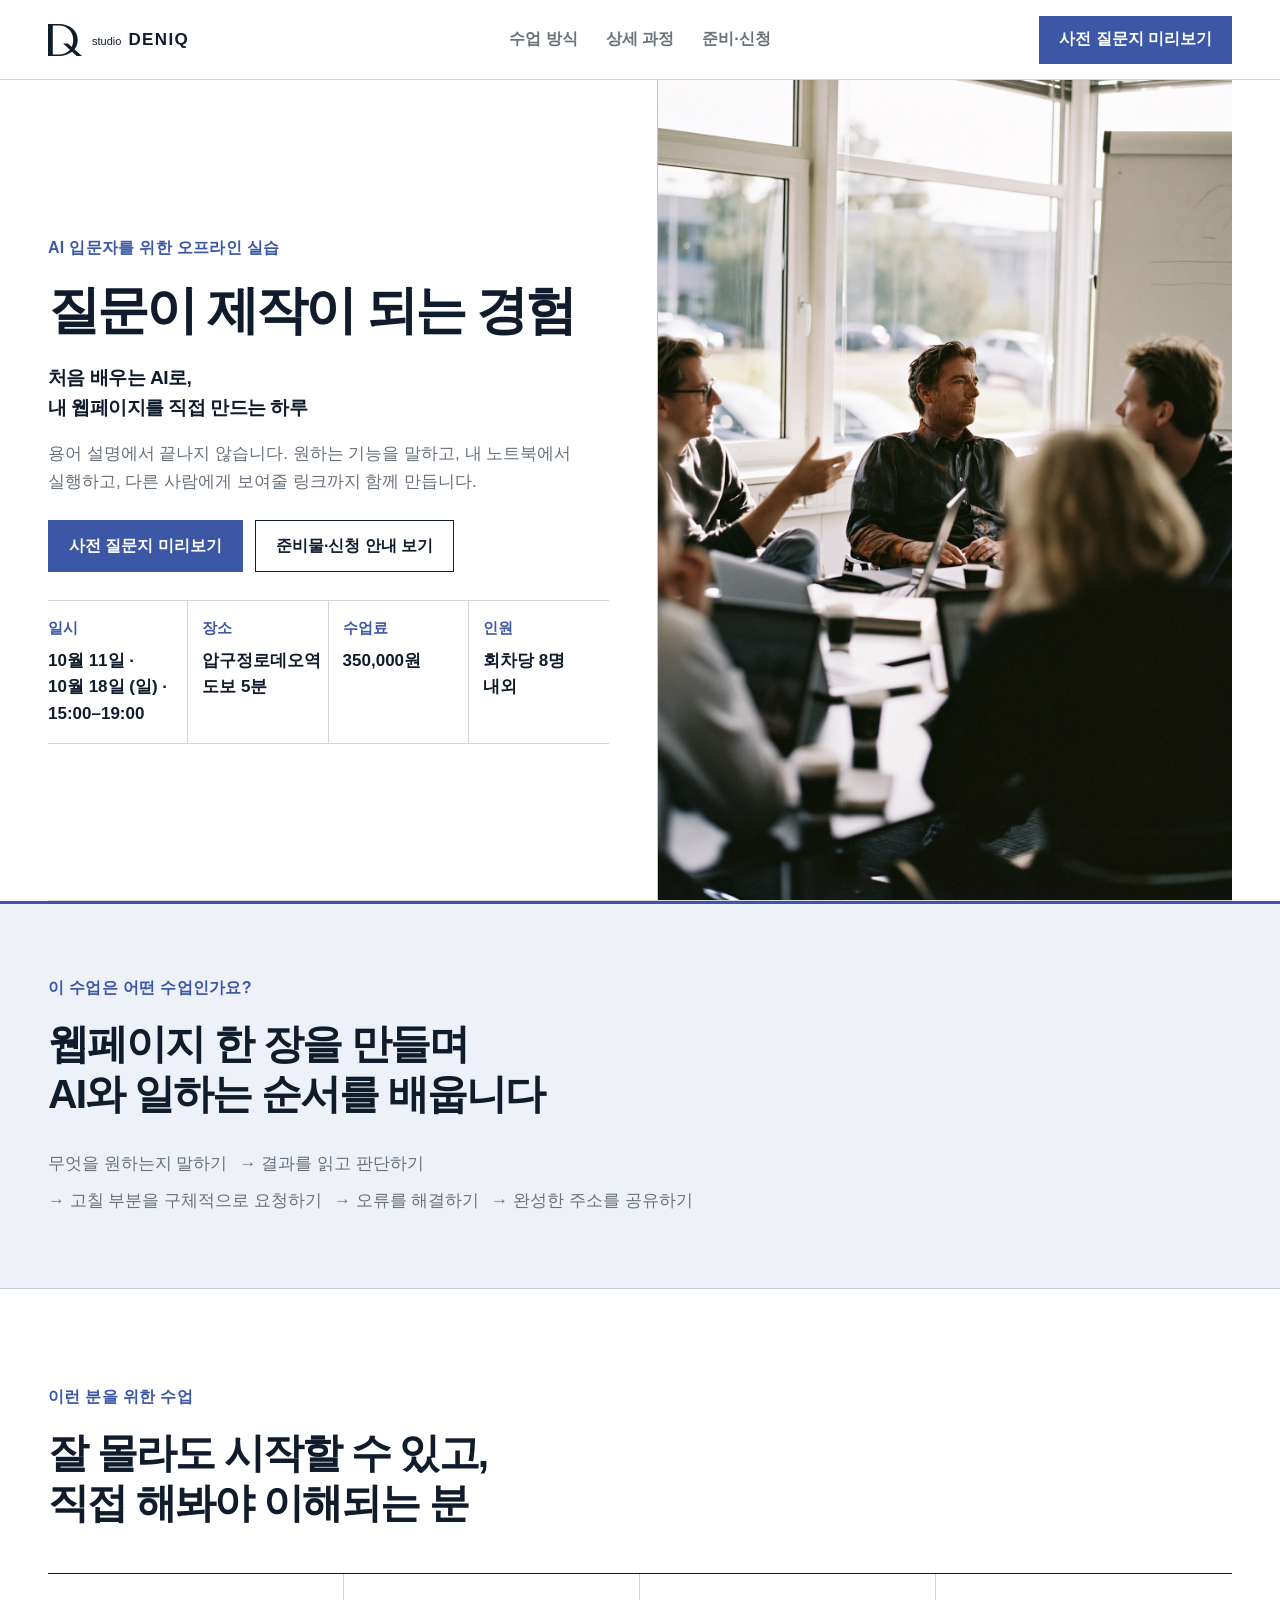
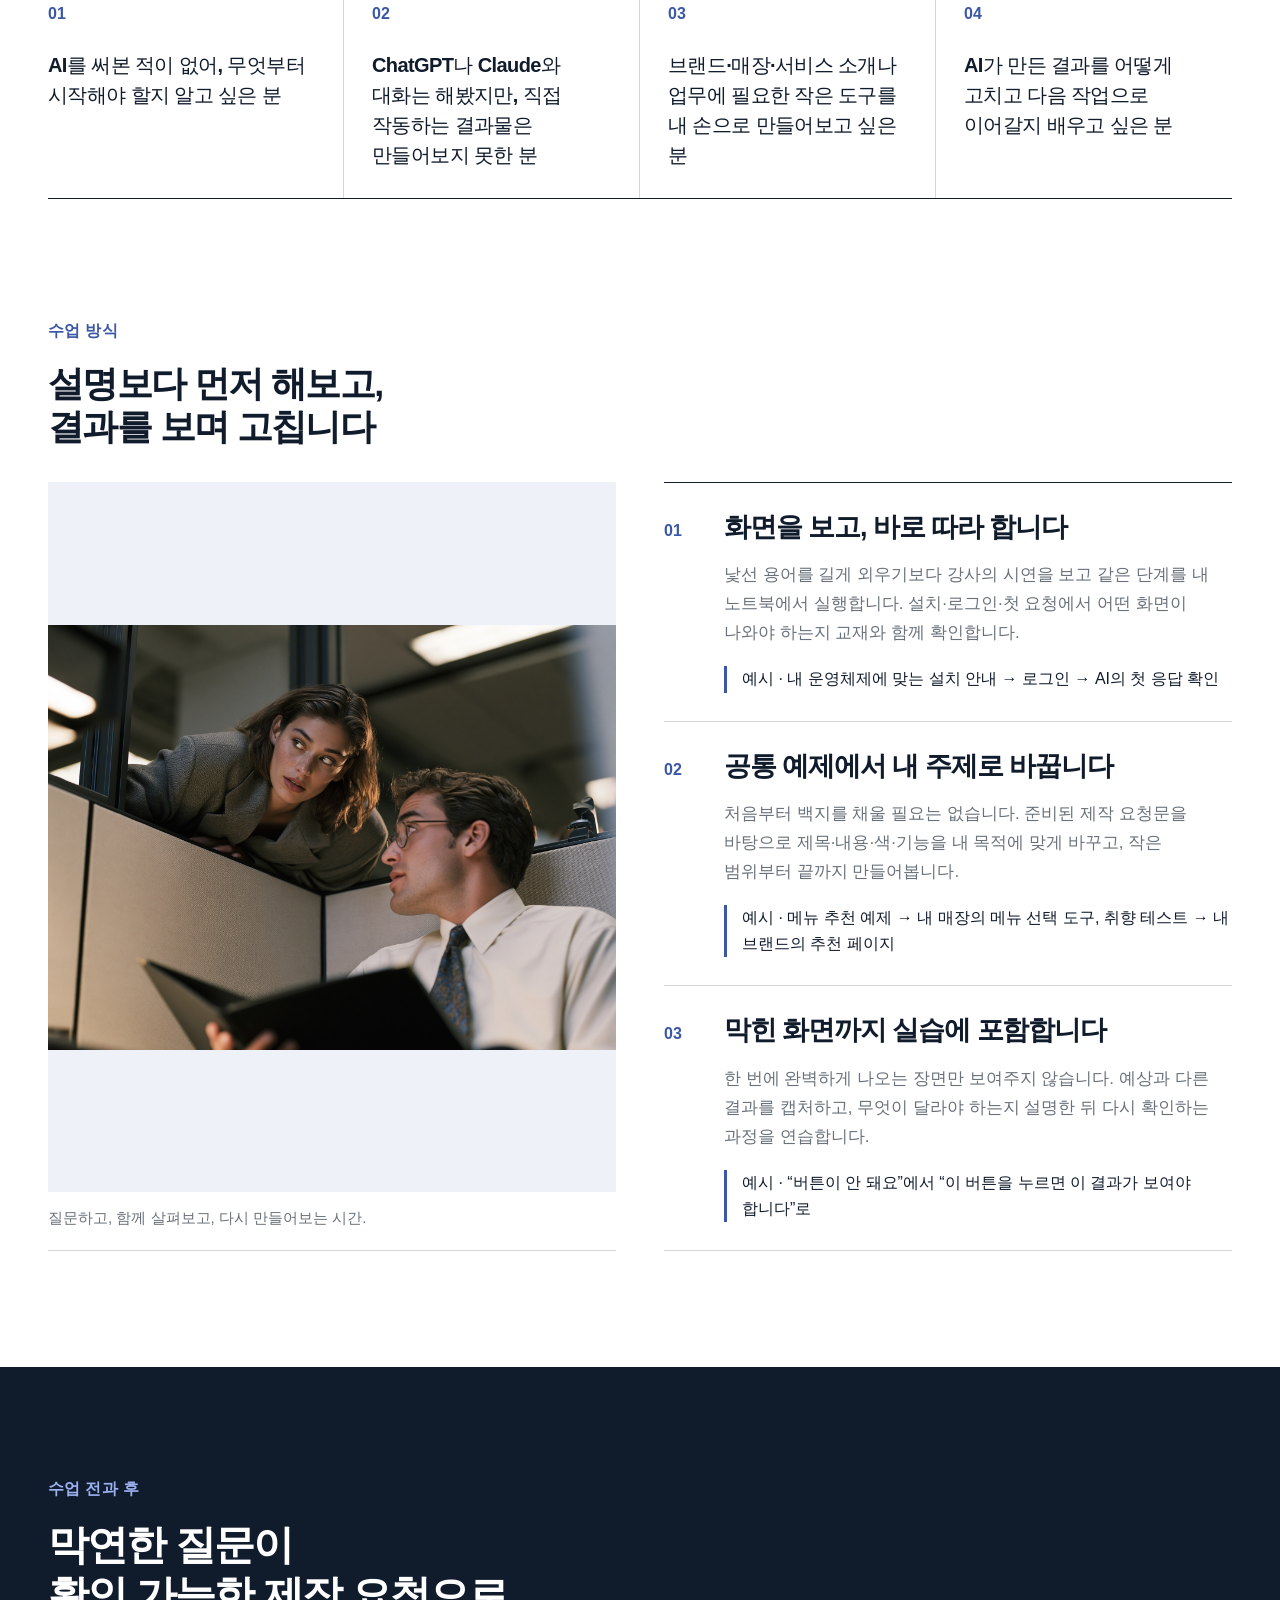
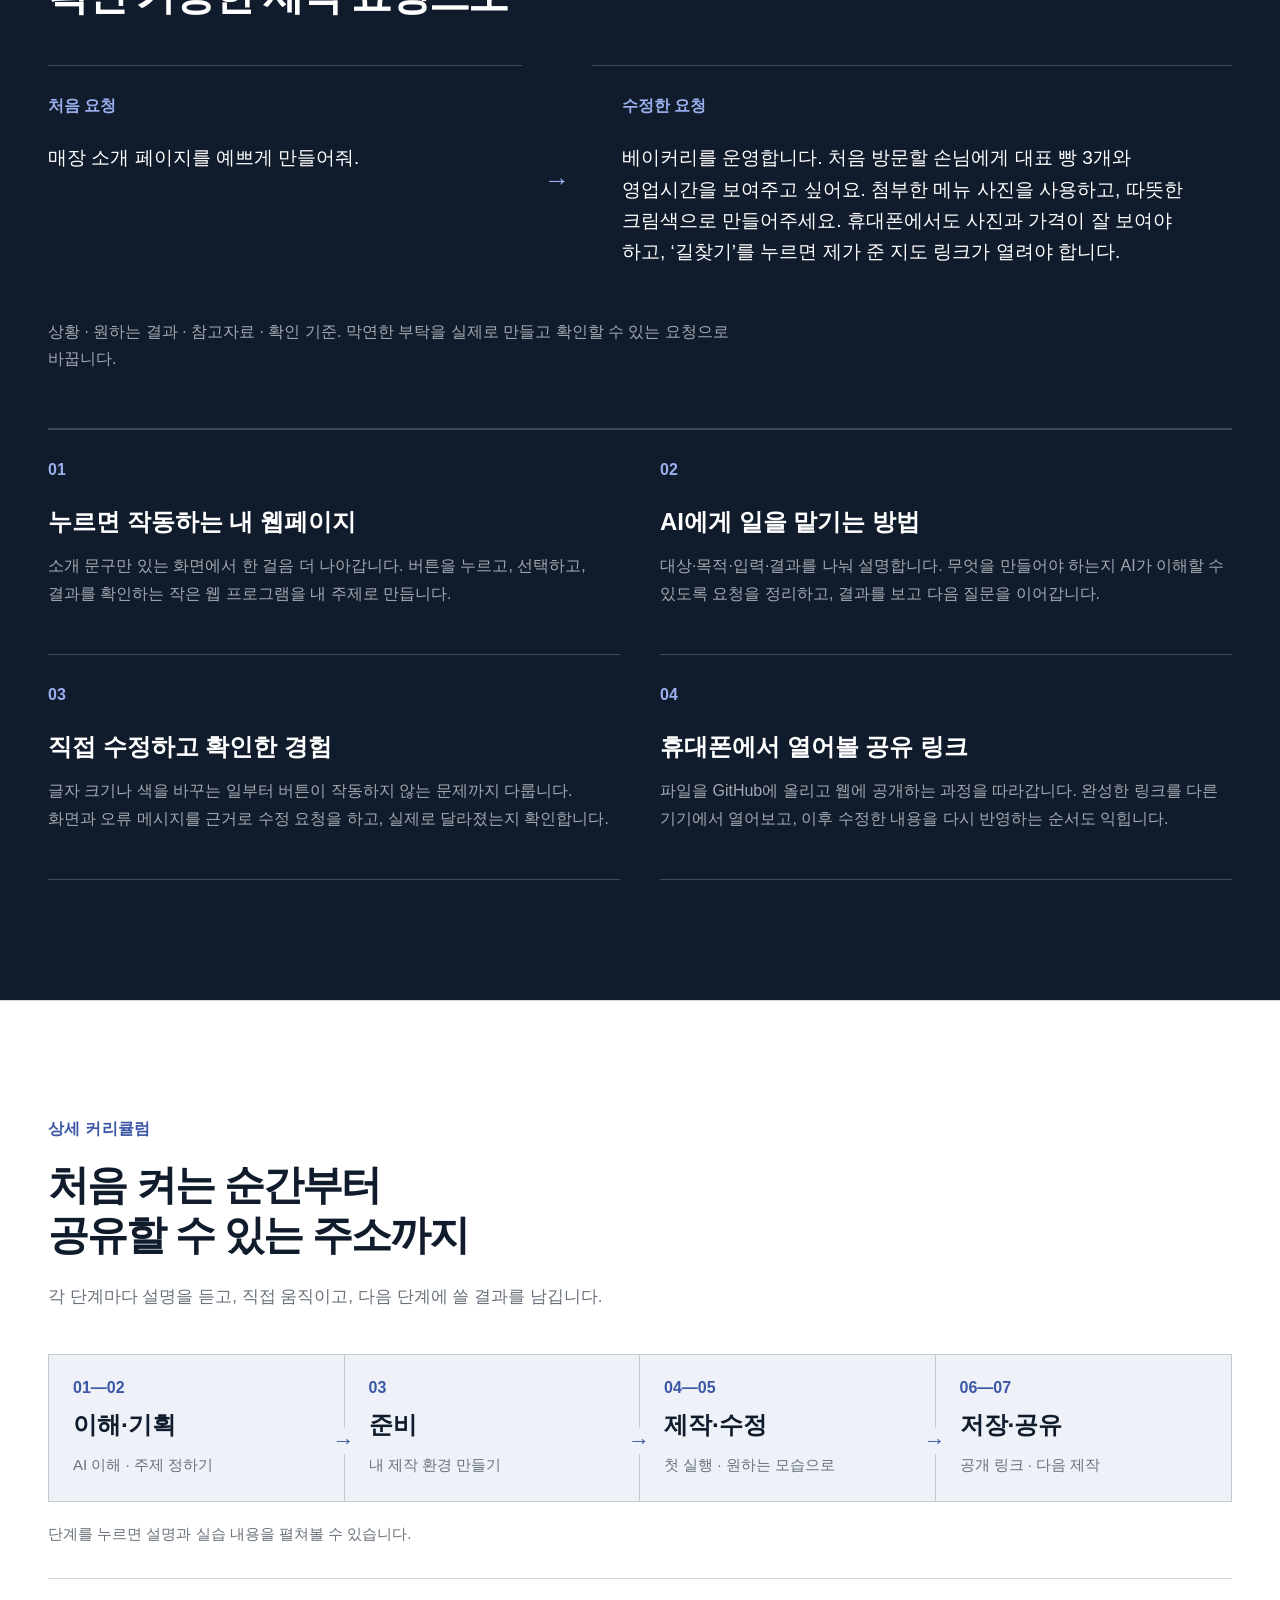
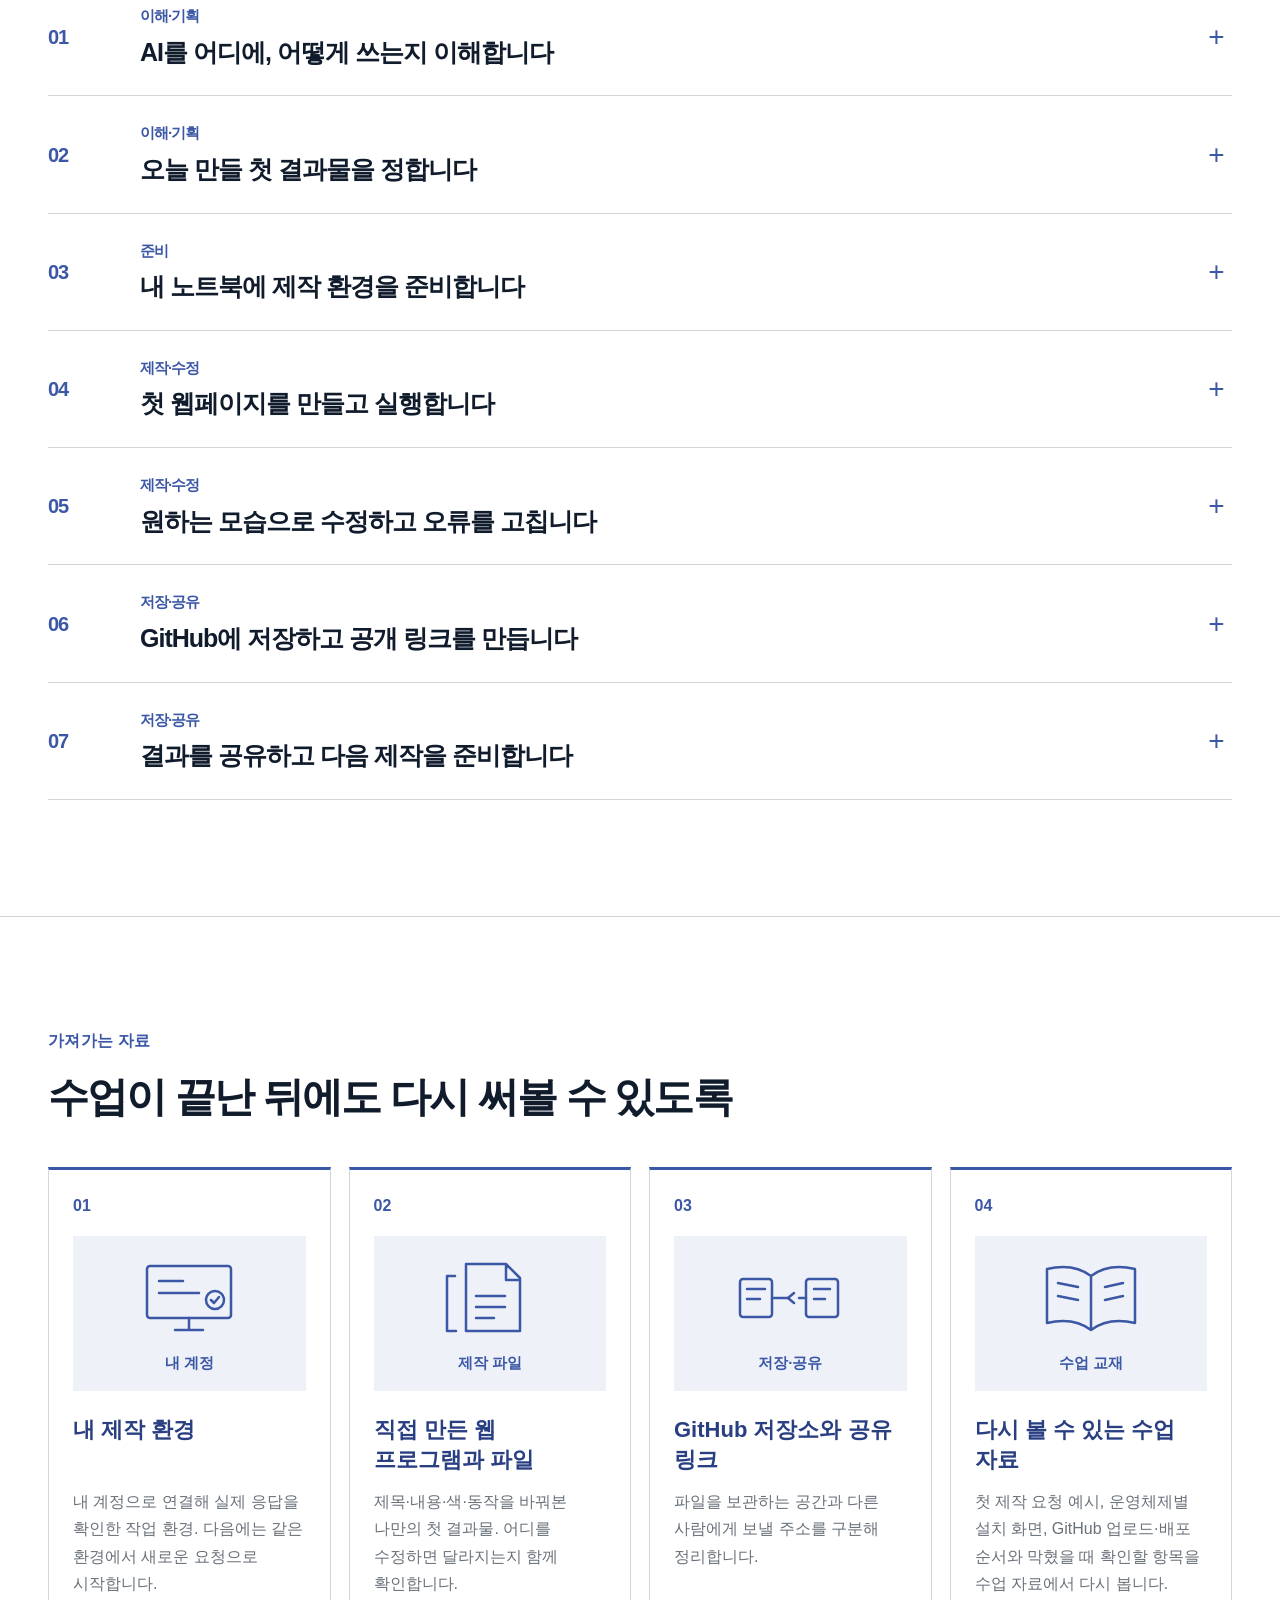
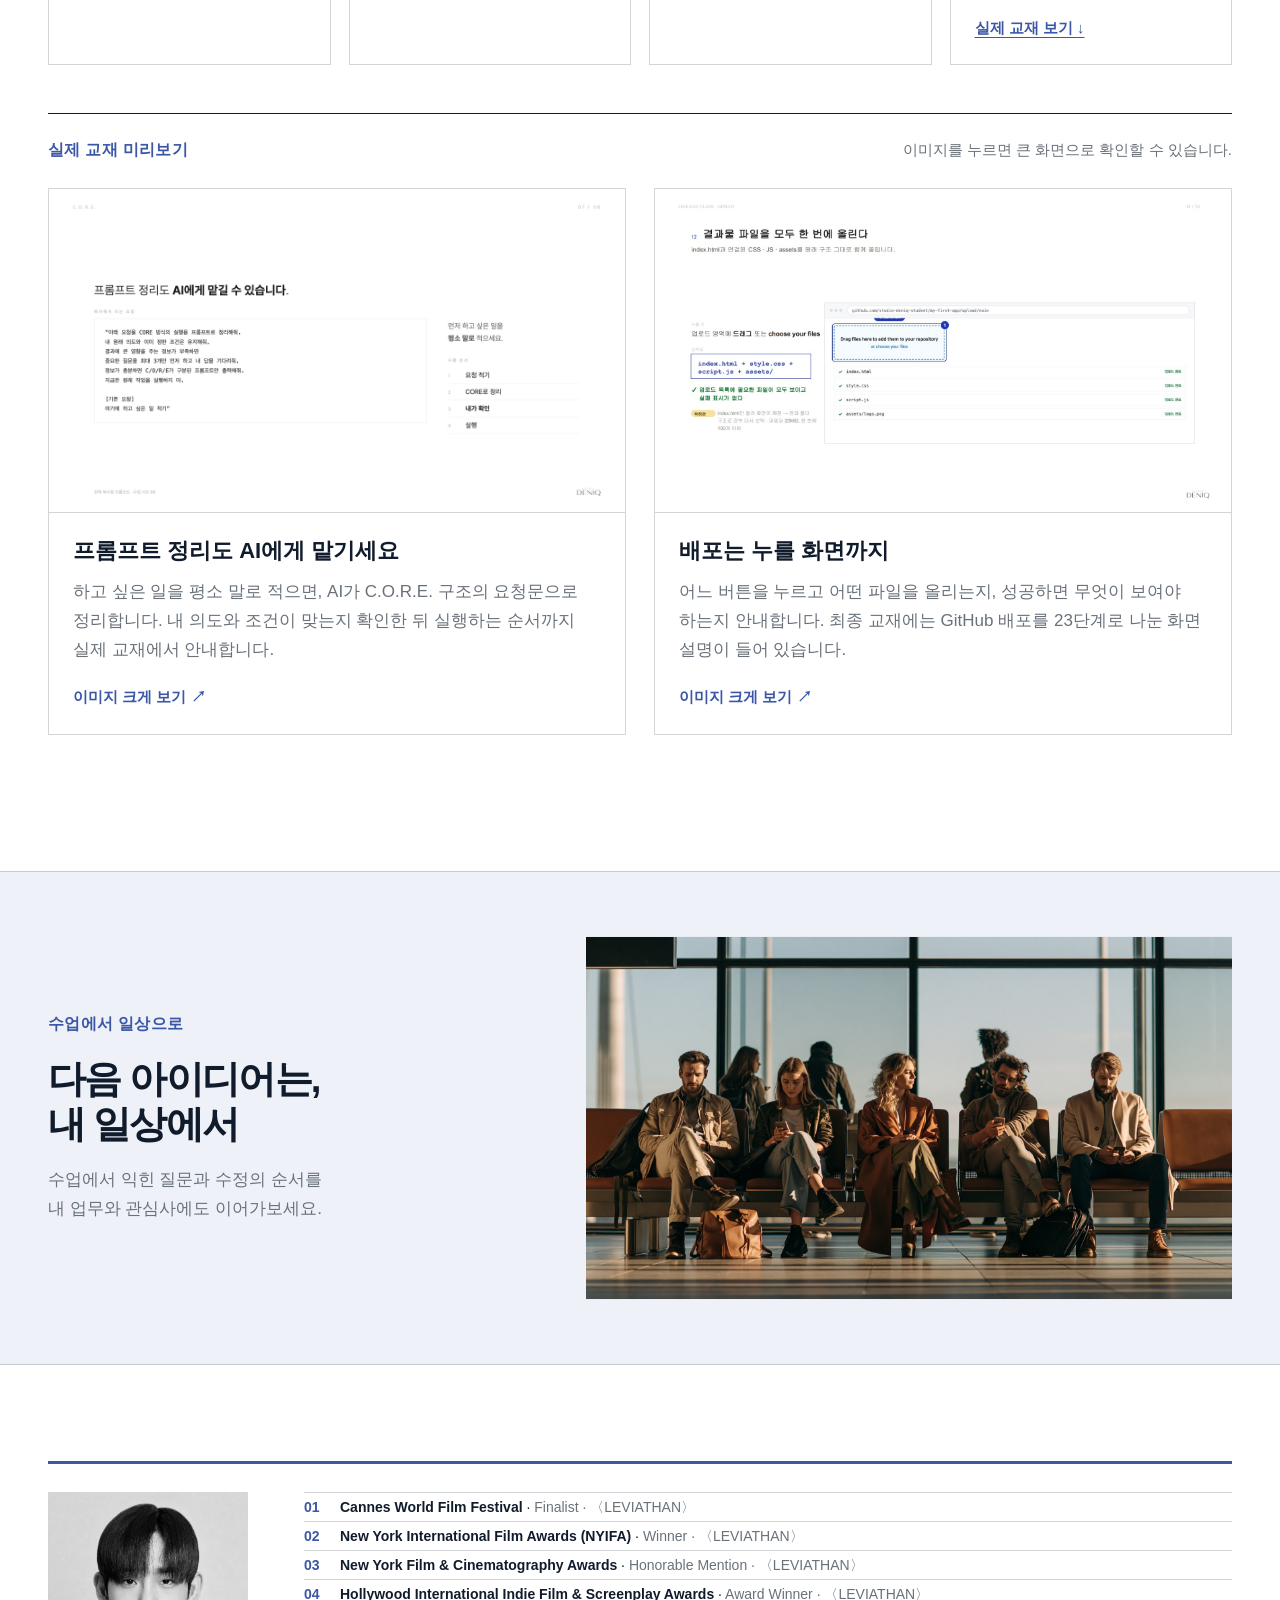
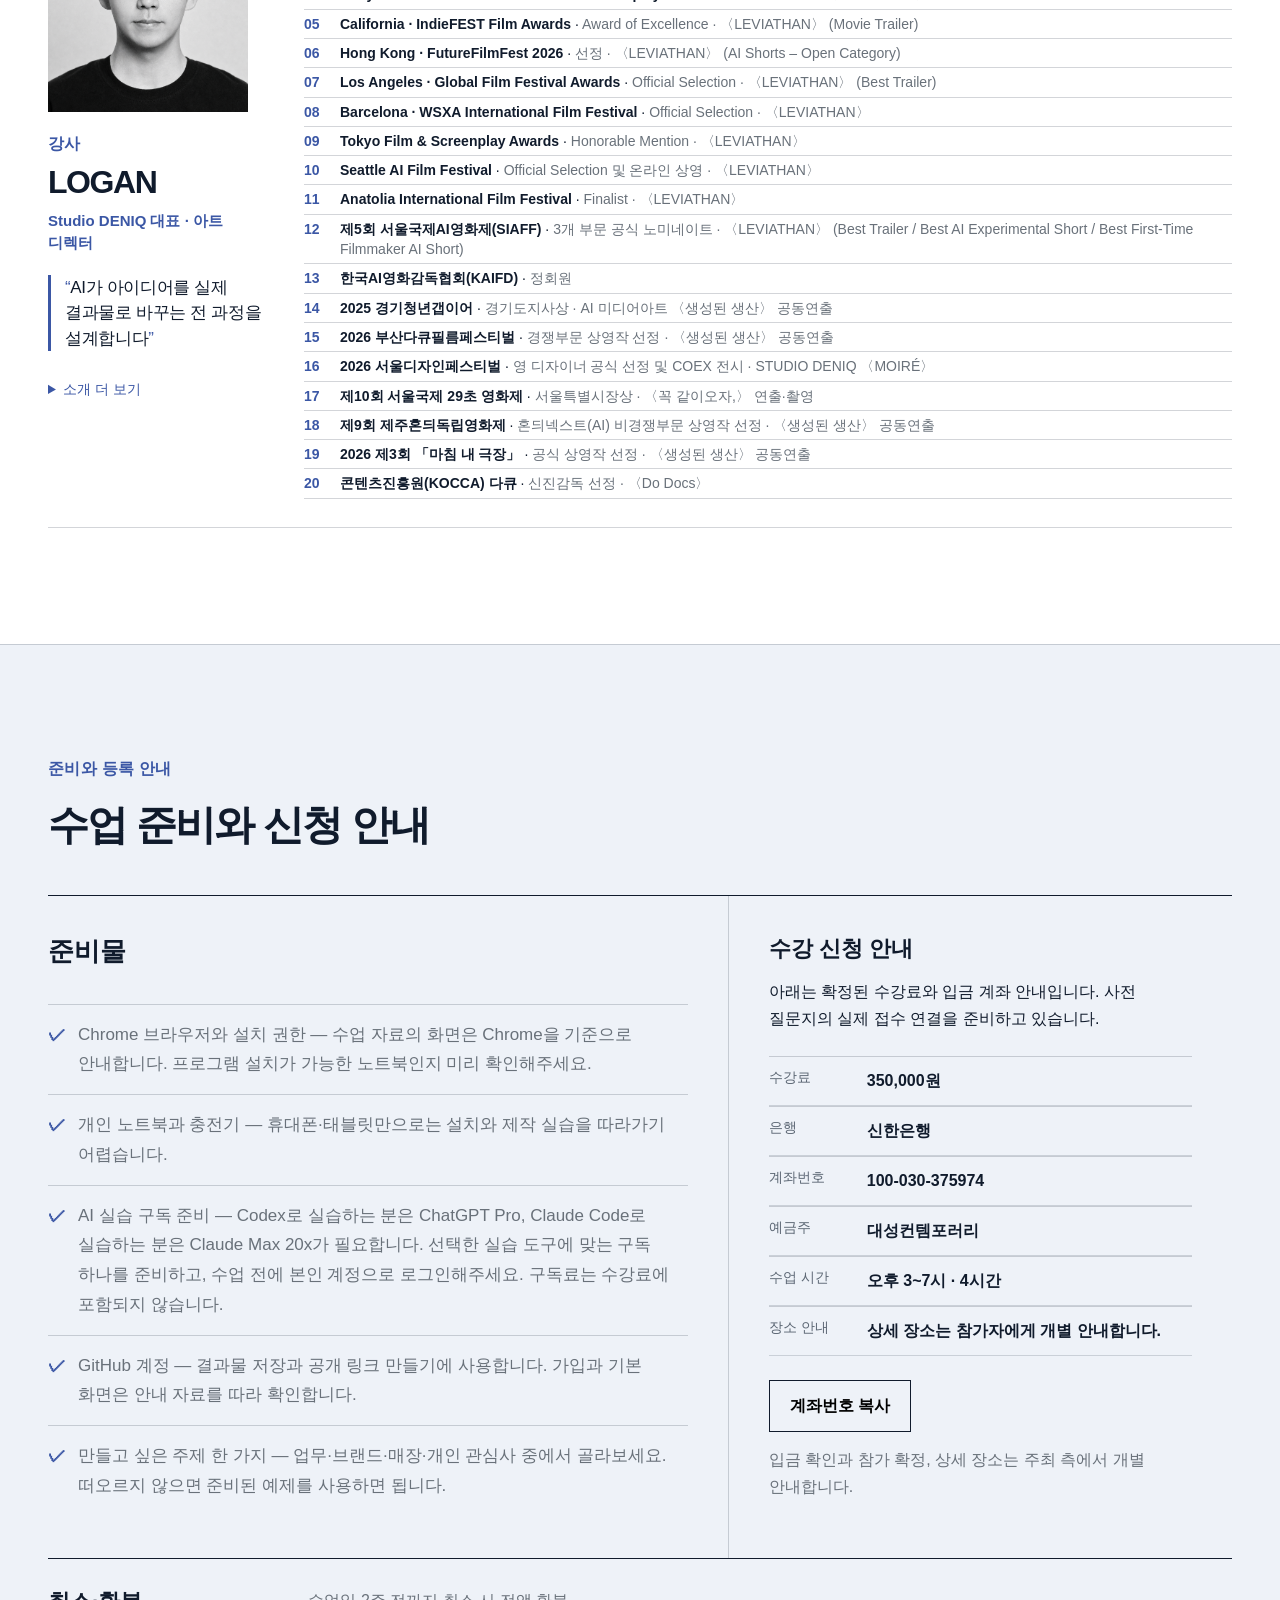
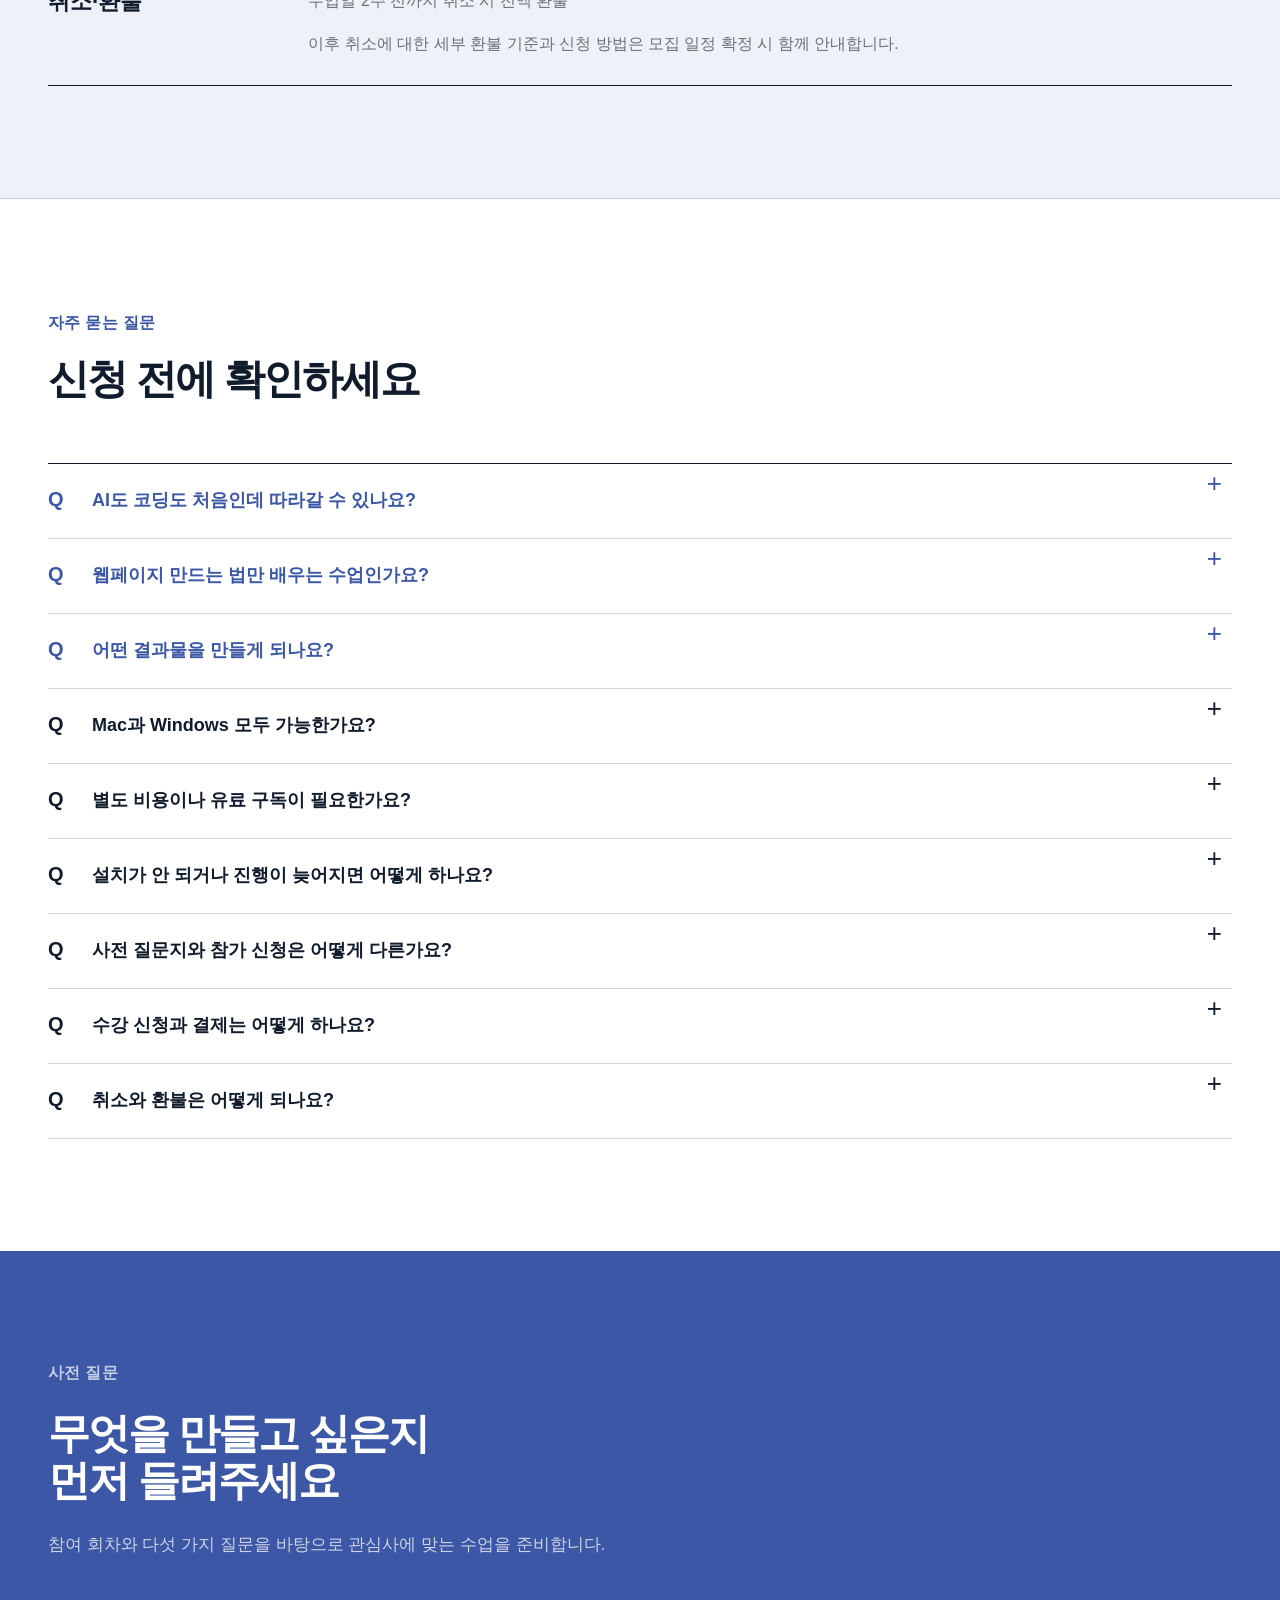
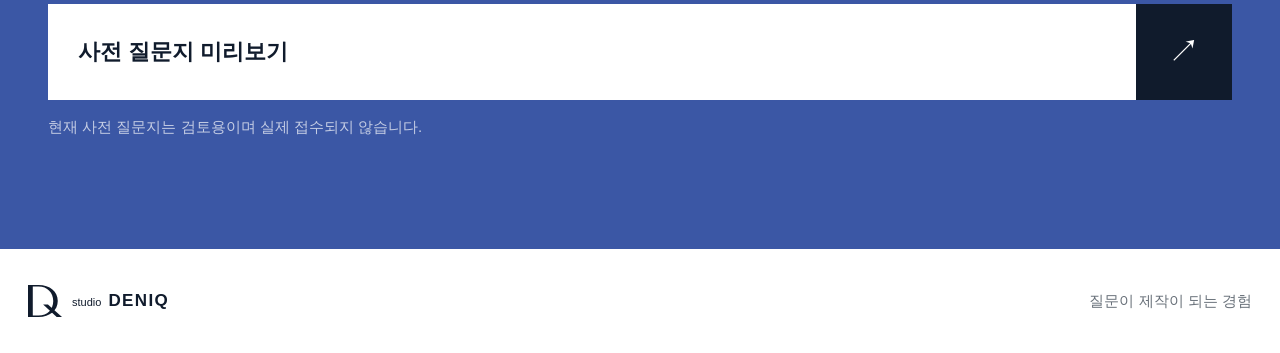
==== index.html @ a9c21c3c "Update October 11 and 18 class information and prepare session-based intake" ====
<!doctype html>
<html lang="ko">
<head>
  <meta charset="utf-8">
  <meta name="viewport" content="width=device-width, initial-scale=1, viewport-fit=cover">
  <meta name="theme-color" content="#ffffff">
  <meta name="description" content="AI가 처음이어도 내 웹페이지를 직접 만들고 수정해 공유하는 DENIQ AI 원데이클래스">
  <title>DENIQ AI 원데이클래스</title>
  <link rel="stylesheet" href="./landing.css?v=20261002-intake">
  <script type="module" src="./landing.js?v=20261002-intake"></script>
</head>
<body>
  <a class="skip-link" href="#main">본문으로 바로가기</a>

  <header class="site-header">
    <a class="brand" href="#top" aria-label="studio DENIQ 처음으로">
      <svg class="brand-mark" viewBox="0 0 128 120" aria-hidden="true"><path fill="currentColor" fill-rule="evenodd" d="M0 0h40c42.5 0 72 25.3 72 60s-29.5 60-72 60H0V0Zm18 5v110h22c33.2 0 55-23.4 55-55S73.2 5 40 5H18Z"></path><path fill="currentColor" d="M57 73h18l53 47h-20L57 73Z"></path></svg>
      <span>studio <strong>DENIQ</strong></span>
    </a>
    <nav class="site-nav" aria-label="페이지 메뉴">
      <a href="#method">수업 방식</a>
      <a href="#curriculum">상세 과정</a>
      <a href="#payment">준비·신청</a>
    </nav>
    <a class="header-cta" href="./survey.html" data-course-cta>사전 질문지 작성하기</a>
  </header>

  <p class="config-alert" data-config-alert role="status" hidden>최신 수업 정보를 불러오지 못했습니다. 잠시 후 다시 확인해주세요.</p>

  <main id="main">
    <section class="hero" id="top">
      <div class="hero-copy">
        <div class="hero-intro">
        <p class="eyebrow" data-hero-eyebrow>DENIQ AI 원데이클래스</p>
        <h1>질문이 제작이 되는 경험</h1>
        <p class="hero-lead" data-hero-lead>AI가 처음이어도 내 웹페이지를 직접 만들고, 원하는 모습으로 수정해 다른 사람에게 공유합니다.</p>
        </div>
        <div class="hero-support">
        <p class="hero-detail" data-hero-detail>한 번의 정답을 받는 수업이 아닙니다. 질문하고, 결과를 보고, 다시 고치는 과정을 내 손으로 경험합니다.</p>
        <div class="hero-actions">
          <a class="button button-primary" href="./survey.html" data-course-cta>사전 질문지 작성하기</a>
          <a class="button button-quiet" href="#payment">준비물·신청 안내 보기</a>
        </div>
        <dl class="hero-facts" aria-label="수업 운영 정보">
          <div><dt>일시</dt><dd data-operation="schedule">10월 11일 · 10월 18일 (일) · 15:00–19:00</dd></div>
          <div><dt>장소</dt><dd data-operation="venue">압구정로데오역 도보 5분</dd></div>
          <div><dt>수업료</dt><dd data-operation="price">350,000원</dd></div>
          <div><dt>인원</dt><dd data-operation="capacity">회차당 8명 내외</dd></div>
        </dl>
        </div>
      </div>
      <figure class="hero-media">
        <img src="./assets/photo-meeting-v1.jpg" alt="햇빛이 드는 공간에서 테이블에 둘러앉아 대화하는 사람들" width="1200" height="1600" fetchpriority="high" data-hero-image>
      </figure>
    </section>

    <section class="promise section-shell" id="promise" aria-labelledby="promise-title">
      <p class="section-label">이 수업은 어떤 수업인가요?</p>
      <div>
        <h2 id="promise-title">웹페이지 한 장을 만들며<br>AI와 일하는 순서를 배웁니다</h2>
        <p class="promise-flow">
          <span class="flow-line"><span class="flow-step">무엇을 원하는지 말하기</span><span class="flow-step">→ 결과를 읽고 판단하기</span></span>
          <span class="flow-line"><span class="flow-step">→ 고칠 부분을 구체적으로 요청하기</span><span class="flow-step">→ 오류를 해결하기</span><span class="flow-step">→ 완성한 주소를 공유하기</span></span>
        </p>
      </div>
    </section>

    <section class="audience section-shell" id="audience" aria-labelledby="audience-title">
      <header class="section-heading">
        <p class="section-label">이런 분을 위한 수업</p>
        <h2 id="audience-title">잘 몰라도 시작할 수 있고,<br>직접 해봐야 이해되는 분</h2>
      </header>
      <ol class="audience-list" data-audience-list>
        <li><span>01</span><p>AI를 처음 접해 어디서부터 시작할지 막막한 분</p></li>
        <li><span>02</span><p>질문과 답변을 넘어 직접 결과물을 만들어보고 싶은 분</p></li>
        <li><span>03</span><p>원하는 결과가 나오지 않을 때 어떻게 수정할지 배우고 싶은 분</p></li>
      </ol>
    </section>

    <section class="method section-shell" id="method" aria-labelledby="method-title">
      <header class="section-heading">
        <p class="section-label">수업 방식</p>
        <h2 id="method-title">설명보다 먼저 해보고,<br>결과를 보며 고칩니다</h2>
      </header>
      <div class="method-editorial">
        <figure class="method-photo editorial-photo">
          <img src="./assets/photo-collaboration-v1.jpg" alt="자료를 펼쳐두고 서로 의견을 나누는 두 동료" width="1600" height="1200" loading="lazy" decoding="async">
        </figure>
        <p class="photo-side-note">질문하고, 함께 살펴보고, 다시 만들어보는 시간.</p>
      </div>
      <div class="method-list" data-teaching-method>
        <article><span>01</span><div><h3>같이 만들기</h3><p>강사의 완성 화면을 구경하는 데서 끝내지 않고 각자의 페이지를 직접 만듭니다.</p></div></article>
        <article><span>02</span><div><h3>판단하고 수정하기</h3><p>AI의 첫 결과를 그대로 쓰지 않고 목적과 화면을 확인하며 다음 요청을 정합니다.</p></div></article>
        <article><span>03</span><div><h3>막힘을 해결하기</h3><p>오류가 나면 메시지를 읽고 원인을 좁혀 다시 시도하는 순서를 연습합니다.</p></div></article>
      </div>
    </section>

    <section class="transformation" id="results" aria-labelledby="results-title">
      <div class="section-shell">
        <header class="section-heading section-heading-light">
          <p class="section-label">수업 전과 후</p>
          <h2 id="results-title">막연한 질문이<br>확인 가능한 제작 요청으로</h2>
        </header>
        <div class="request-example" aria-label="질문 수정 예시">
          <div><span>처음 요청</span><p data-request-before>“매장 소개 페이지를 예쁘게 만들어줘.”</p></div>
          <b aria-hidden="true">→</b>
          <div><span>수정한 요청</span><p data-request-after>“베이커리를 처음 방문할 손님에게 대표 빵과 영업시간을 보여주고, 휴대폰에서도 잘 보이며 길찾기 링크가 열리게 만들어주세요.”</p></div>
        </div>
        <p class="request-explanation" data-request-explanation>상황 · 원하는 결과 · 참고자료 · 확인 기준을 더해 실제로 만들고 확인할 수 있는 요청으로 바꿉니다.</p>
        <div class="outcome-grid" data-outcomes></div>
      </div>
    </section>

    <section class="curriculum" id="curriculum" aria-labelledby="curriculum-title">
      <div class="section-shell">
        <header class="section-heading">
          <p class="section-label">상세 커리큘럼</p>
          <h2 id="curriculum-title">처음 켜는 순간부터<br>공유할 수 있는 주소까지</h2>
          <p class="section-intro">각 단계마다 설명을 듣고, 직접 움직이고, 다음 단계에 쓸 결과를 남깁니다.</p>
        </header>
        <nav class="curriculum-overview" aria-label="7단계 실습 흐름">
          <a href="#journey-01"><span>01—02</span><strong>이해·기획</strong><small>AI 이해 · 주제 정하기</small></a>
          <a href="#journey-03"><span>03</span><strong>준비</strong><small>내 제작 환경 만들기</small></a>
          <a href="#journey-04"><span>04—05</span><strong>제작·수정</strong><small>첫 실행 · 원하는 모습으로</small></a>
          <a href="#journey-06"><span>06—07</span><strong>저장·공유</strong><small>공개 링크 · 다음 제작</small></a>
        </nav>
        <p class="curriculum-guide">단계를 누르면 설명과 실습 내용을 펼쳐볼 수 있습니다.</p>
        <div class="journey-list" id="journey-list" data-journey></div>
      </div>
    </section>

    <section class="deliverables section-shell" id="deliverables" aria-labelledby="deliverables-title">
      <header class="section-heading">
        <p class="section-label">가져가는 자료</p>
        <h2 id="deliverables-title">수업이 끝난 뒤에도 다시 써볼 수 있도록</h2>
      </header>
      <div class="deliverable-list" data-deliverables></div>
      <div class="materials-heading" id="materials"><p class="section-label">실제 교재 미리보기</p><p>이미지를 누르면 큰 화면으로 확인할 수 있습니다.</p></div>
      <div class="materials-visuals" data-materials-visuals></div>
    </section>

    <section class="afterclass section-shell" id="afterclass" aria-labelledby="afterclass-title">
      <div class="afterclass-copy">
        <p class="section-label">수업에서 일상으로</p>
        <h2 id="afterclass-title">다음 아이디어는,<br>내 일상에서</h2>
        <p>수업에서 익힌 질문과 수정의 순서를<br>내 업무와 관심사에도 이어가보세요.</p>
      </div>
      <figure class="afterclass-photo editorial-photo">
        <img src="./assets/photo-everyday-v1.jpg" alt="공항 대기 공간에서 각자의 기기를 사용하는 사람들" width="1600" height="900" loading="lazy" decoding="async">
      </figure>
    </section>

    <section class="instructor section-shell" id="instructor" aria-labelledby="instructor-title">
      <div class="profile-overview">
        <div class="profile-photo"><img src="./assets/logan-profile-bw.png" alt="LOGAN 흑백 상반신 프로필" loading="lazy" decoding="async"></div>
        <article class="profile-copy">
          <p class="section-label">강사</p>
          <h2 id="instructor-title" data-instructor-name>LOGAN</h2>
          <p class="profile-role" data-instructor-role>Studio DENIQ 대표·아트 디렉터</p>
          <blockquote class="profile-quote" data-instructor-quote>AI가 아이디어를 실제 결과물로 바꾸는 전 과정을 설계합니다</blockquote>
          <details class="profile-about"><summary>소개 더 보기</summary><p class="profile-summary" data-instructor-summary>LOGAN은 Studio DENIQ의 대표·아트 디렉터로서 AI 영상과 미디어아트, 브랜드 비주얼과 IP, 콘텐츠 제작 도구, 3D·가구·공간으로 이어지는 프로젝트를 기획하고 디렉팅합니다.</p></details>
        </article>
      </div>
      <ol class="instructor-credits" data-instructor-credits role="list" aria-label="주요 이력"><li><span class="instructor-credit-number" aria-hidden="true">01</span><p class="instructor-credit-line"><strong class="instructor-credit-title">Cannes World Film Festival</strong><span aria-hidden="true"> · </span><span class="instructor-credit-detail">Finalist · 〈LEVIATHAN〉</span></p></li></ol>
    </section>

    <section class="logistics" id="payment" aria-labelledby="logistics-title">
      <div class="section-shell">
        <header class="section-heading">
          <p class="section-label">준비와 등록 안내</p>
          <h2 id="logistics-title">수업 준비와 신청 안내</h2>
        </header>
        <div class="logistics-grid">
          <article class="preparation-panel">
            <h3>준비물</h3>
            <ul data-preparation><li>실습에 사용할 개인 노트북과 충전기</li></ul>
          </article>
          <article class="payment-panel" id="bank">
            <h3>수강 신청 안내</h3>
            <p class="depositor-guide">참여 회차를 선택해 사전 질문지를 작성하고, 아래 계좌로 수강료를 입금해주세요.</p>
            <dl class="bank-details" data-bank-details></dl>
            <button type="button" class="button button-quiet" data-copy-account>계좌번호 복사</button>
            <p class="payment-scope" data-bank-status role="status">입금 확인과 참가 확정, 상세 장소는 주최 측에서 개별 안내합니다.</p>
          </article>
        </div>
        <div class="refund-row">
          <h3>취소·환불</h3>
          <p data-refund-policy>환불 기준 안내 예정</p>
          <p data-refund-after></p>
        </div>
      </div>
    </section>

    <section class="faq section-shell" id="faq" aria-labelledby="faq-title">
      <header class="section-heading"><p class="section-label">자주 묻는 질문</p><h2 id="faq-title">신청 전에 확인하세요</h2></header>
      <div class="faq-list" data-faq></div>
    </section>

    <section class="apply" id="apply" aria-labelledby="apply-title">
      <div class="section-shell apply-inner">
        <p class="section-label">사전 질문</p>
        <h2 id="apply-title">무엇을 만들고 싶은지<br>먼저 들려주세요</h2>
        <p>참여 회차와 다섯 가지 질문을 바탕으로 관심사에 맞는 수업을 준비합니다.</p>
        <a class="apply-link" href="./survey.html" data-course-cta><span>사전 질문지 작성하기</span><b aria-hidden="true">↗</b></a>
        <p class="application-status" data-application-status>현재 사전 질문지는 검토용이며 실제 접수되지 않습니다.</p>
      </div>
    </section>
  </main>

  <footer class="site-footer"><div class="brand"><svg class="brand-mark" viewBox="0 0 128 120" aria-hidden="true"><path fill="currentColor" fill-rule="evenodd" d="M0 0h40c42.5 0 72 25.3 72 60s-29.5 60-72 60H0V0Zm18 5v110h22c33.2 0 55-23.4 55-55S73.2 5 40 5H18Z"></path><path fill="currentColor" d="M57 73h18l53 47h-20L57 73Z"></path></svg><span>studio <strong>DENIQ</strong></span></div><p>질문이 제작이 되는 경험</p></footer>

  <noscript><p class="noscript-message">사전 질문지를 작성하려면 JavaScript를 켜주세요.</p></noscript>
</body>
</html>
---- landing.css ----
:root {
  --gesso: #f7f3ea;
  --paper: #fffdf8;
  --ink: #101b2c;
  --blue: #3b57a5;
  --blue-deep: #293f82;
  --blue-wash: #e5e9f4;
  --sand: #e8dfcf;
  --muted: #69717a;
  --line: rgba(16, 27, 44, .18);
  --light-line: rgba(255, 253, 248, .2);
  --page: 1280px;
  --display: "Pretendard Variable", Pretendard, -apple-system, BlinkMacSystemFont, "Segoe UI", sans-serif;
}

* { box-sizing: border-box; }
html { scroll-behavior: smooth; background: var(--gesso); }
body {
  min-width: 320px;
  margin: 0;
  overflow-x: hidden;
  color: var(--ink);
  background: var(--gesso);
  font-family: var(--display);
  -webkit-font-smoothing: antialiased;
  word-break: keep-all;
}
img { display: block; max-width: 100%; }
section[id], aside[id] { scroll-margin-top: 88px; }
a { color: inherit; }
button { font: inherit; }
[hidden] { display: none !important; }
:focus-visible { outline: 3px solid var(--blue); outline-offset: 4px; }
.skip-link { position: fixed; z-index: 1000; top: 10px; left: 10px; padding: 12px 16px; color: white; background: var(--ink); transform: translateY(-160%); }
.skip-link:focus { transform: none; }
.section-shell { width: min(calc(100% - 56px), var(--page)); margin-inline: auto; }
.section-label { margin: 0; color: var(--blue); font-size: 11px; font-weight: 800; letter-spacing: .08em; }

.site-header {
  position: sticky;
  z-index: 90;
  top: 0;
  height: 72px;
  padding-inline: max(28px, calc((100vw - var(--page)) / 2));
  display: grid;
  grid-template-columns: 1fr auto 1fr;
  align-items: center;
  gap: 28px;
  background: rgba(247, 243, 234, .94);
  border-bottom: 1px solid var(--line);
  backdrop-filter: blur(14px);
}
.brand { min-width: 0; display: flex; align-items: center; gap: 10px; text-decoration: none; }
.brand-mark { width: 34px; height: 32px; flex: 0 0 auto; }
.brand span { font-size: 11px; }
.brand strong { margin-left: 4px; font-size: 17px; letter-spacing: .08em; }
.site-nav { display: flex; align-items: center; gap: 8px; }
.site-nav a { min-height: 44px; padding: 0 12px; display: inline-flex; align-items: center; color: var(--muted); font-size: 12px; font-weight: 650; text-decoration: none; }
.site-nav a:hover { color: var(--blue); }
.header-cta { min-height: 44px; padding: 0 18px; justify-self: end; display: inline-flex; align-items: center; color: white; background: var(--blue); font-size: 12px; font-weight: 780; text-decoration: none; }
.config-alert { margin: 0; padding: 12px 24px; color: var(--ink); background: #fff1a8; font-size: 12px; font-weight: 700; line-height: 1.5; text-align: center; }

.hero {
  width: min(100%, var(--page));
  min-height: 740px;
  margin-inline: auto;
  display: grid;
  grid-template-columns: minmax(0, 1.06fr) minmax(0, 1fr);
  border-bottom: 1px solid var(--line);
}
.hero-copy { min-width: 0; padding: 56px 56px 48px 0; display: flex; flex-direction: column; justify-content: center; }
.eyebrow { margin: 0; color: var(--blue); font-size: 11px; font-weight: 820; letter-spacing: .1em; }
.hero h1 { max-width: 610px; margin: 20px 0 0; font-size: clamp(48px, 4.1vw, 60px); line-height: 1.07; letter-spacing: -.055em; font-weight: 650; text-wrap: balance; }
.hero-lead { max-width: 600px; margin: 24px 0 0; white-space: pre-line; font-size: clamp(19px, 1.5vw, 22px); line-height: 1.45; letter-spacing: -.028em; font-weight: 600; text-wrap: balance; }
.hero-detail { max-width: 590px; margin: 12px 0 0; color: var(--muted); font-size: 14px; line-height: 1.66; }
.hero-actions { margin-top: 24px; display: flex; flex-wrap: wrap; gap: 10px; }
.button { min-height: 52px; padding: 0 21px; display: inline-flex; align-items: center; justify-content: center; border: 1px solid var(--ink); font-size: 13px; font-weight: 760; text-decoration: none; }
.button-primary { color: white; background: var(--blue); border-color: var(--blue); }
.button-primary:hover { background: var(--blue-deep); }
.button-quiet { background: transparent; }
.hero-facts { margin: 30px 0 0; padding-top: 0; display: grid; grid-template-columns: repeat(4, minmax(0, 1fr)); }
.hero-facts div { min-width: 0; padding: 15px 16px 13px; border-block: 1px solid var(--line); border-right: 1px solid var(--line); }
.hero-facts div:first-child { padding-left: 0; }
.hero-facts div:last-child { border-right: 0; }
.hero-facts dt { color: var(--blue); font-size: 10px; font-weight: 800; }
.hero-facts dd { margin: 8px 0 0; overflow-wrap: anywhere; font-size: 12px; line-height: 1.5; font-weight: 650; }
.hero-media { position: relative; min-width: 0; min-height: 0; aspect-ratio: 3 / 4; margin: 0; overflow: hidden; background: var(--sand); border-left: 1px solid var(--line); }
.hero-media img { position: absolute; inset: 0; width: 100%; height: 100%; object-fit: cover; object-position: center; }
.editorial-photo { min-width: 0; margin: 0; overflow: hidden; background: var(--sand); }
.editorial-photo img { width: 100%; height: auto; }
.photo-side-note { margin: 14px 0 0; color: var(--muted); font-size: 12px; line-height: 1.6; }

.promise { padding-block: 88px; display: grid; grid-template-columns: 28% 72%; border-bottom: 1px solid var(--line); }
.promise > div { padding-left: 42px; border-left: 1px solid var(--line); }
.promise h2 { max-width: 850px; margin: 0; font-size: clamp(36px, 3.2vw, 48px); line-height: 1.13; letter-spacing: -.045em; text-wrap: balance; }
.promise div p { max-width: 780px; margin: 30px 0 0; color: var(--muted); font-size: 16px; line-height: 1.75; }

.section-heading { display: grid; grid-template-columns: 28% 1fr; align-items: start; }
.section-heading h2 { max-width: 870px; margin: 0; font-size: clamp(36px, 3.2vw, 48px); line-height: 1.12; letter-spacing: -.045em; text-wrap: balance; }
.section-heading .section-label { padding-top: 10px; }
.section-intro { grid-column: 2; max-width: 620px; margin: 22px 0 0; color: var(--muted); font-size: 15px; line-height: 1.72; }
.audience { padding-block: 96px 72px; }
.audience-list { margin: 64px 0 0; padding: 0; display: grid; grid-template-columns: repeat(4, minmax(0, 1fr)); list-style: none; border-block: 1px solid var(--ink); }
.audience-list li { min-height: 220px; padding: 26px 28px 28px; display: flex; flex-direction: column; border-right: 1px solid var(--line); }
.audience-list li:first-child { padding-left: 0; }
.audience-list li:last-child { border-right: 0; }
.audience-list span { color: var(--blue); font-size: 11px; font-weight: 800; }
.audience-list p { max-width: 300px; margin: auto 0 0; font-size: 20px; line-height: 1.42; letter-spacing: -.03em; font-weight: 570; }

.transformation { padding-block: 110px 120px; color: var(--paper); background: var(--ink); }
.section-heading-light .section-label { color: #9bb0ef; }
.request-example { margin-top: 58px; display: grid; grid-template-columns: 1fr 70px 1.35fr; align-items: stretch; border-block: 1px solid var(--light-line); }
.request-example div { min-height: 190px; padding: 28px 30px; }
.request-example div:first-child { padding-left: 0; }
.request-example span { color: #9bb0ef; font-size: 10px; font-weight: 800; }
.request-example p { margin: 36px 0 0; font-size: 19px; line-height: 1.6; }
.request-example > b { display: grid; place-items: center; color: #9bb0ef; border-inline: 1px solid var(--light-line); font-size: 26px; font-weight: 400; }
.request-explanation { max-width: 760px; margin: 22px 0 0 auto; color: rgba(255,255,255,.62); font-size: 13px; line-height: 1.7; }
.outcome-grid { margin-top: 60px; display: grid; grid-template-columns: repeat(3, 1fr); border-top: 1px solid var(--light-line); }
.outcome-grid article { min-height: 225px; padding: 28px 26px; border-right: 1px solid var(--light-line); border-bottom: 1px solid var(--light-line); }
.outcome-grid article:first-child { grid-column: span 2; padding-left: 0; }
.outcome-grid article:nth-child(3n) { border-right: 0; }
.outcome-grid span { color: #9bb0ef; font-size: 10px; font-weight: 800; }
.outcome-grid h3 { margin: 46px 0 0; font-size: 24px; line-height: 1.3; }
.outcome-grid p { max-width: 500px; margin: 14px 0 0; color: rgba(255,255,255,.62); font-size: 13px; line-height: 1.7; }

.method { padding-block: 48px 116px; display: grid; grid-template-columns: 1.05fr 1fr; align-items: start; gap: 64px; }
.method .section-heading { grid-template-columns: 1fr; }
.method .section-heading h2 { margin-top: 24px; font-size: clamp(32px, 2.8vw, 42px); line-height: 1.18; }
.method-photo { margin-top: 38px; }
.method-photo img { aspect-ratio: 4 / 3; object-fit: contain; }
.method-list { margin-top: 8px; border-top: 1px solid var(--ink); }
.method-list article { min-height: 170px; display: grid; grid-template-columns: 44px 1fr; border-bottom: 1px solid var(--line); }
.method-list article > span { padding: 28px 0; color: var(--blue); font-size: 12px; font-weight: 800; }
.method-list article > div { min-width: 0; padding: 28px 0 30px 16px; display: grid; grid-template-columns: 1fr; gap: 16px; }
.method-list h3 { margin: 0; font-size: 27px; line-height: 1.25; letter-spacing: -.04em; }
.method-list p { margin: 0; color: var(--muted); font-size: 14px; line-height: 1.75; }
.method-example { grid-column: 1; margin-top: 2px !important; padding-left: 15px; color: var(--ink) !important; border-left: 3px solid var(--blue); font-size: 12px !important; }

.curriculum { padding-block: 116px; background: var(--paper); border-block: 1px solid var(--line); }
.journey-list { margin-top: 70px; border-top: 1px solid var(--ink); }
.journey-step { min-height: 260px; display: grid; grid-template-columns: 112px minmax(220px, .9fr) minmax(260px, 1.25fr) minmax(190px, .85fr); border-bottom: 1px solid var(--line); }
.journey-number { padding: 30px 20px 28px 0; color: var(--blue); font-size: 12px; font-weight: 800; }
.journey-summary,
.journey-activities,
.journey-result { min-width: 0; padding: 30px; border-left: 1px solid var(--line); }
.journey-summary h3 { margin: 0; font-size: 27px; line-height: 1.25; letter-spacing: -.04em; }
.journey-summary p { margin: 18px 0 0; color: var(--muted); font-size: 13px; line-height: 1.7; }
.journey-activities h4,
.journey-result h4 { margin: 0; color: var(--blue); font-size: 10px; }
.journey-activities ul { margin: 22px 0 0; padding: 0; list-style: none; }
.journey-activities li { position: relative; padding: 8px 0 8px 17px; color: var(--muted); font-size: 13px; line-height: 1.55; }
.journey-activities li::before { content: ""; position: absolute; top: 16px; left: 0; width: 6px; height: 6px; background: var(--blue); }
.journey-result p { margin: 22px 0 0; font-size: 16px; line-height: 1.55; font-weight: 650; }

.deliverables { padding-block: 112px; }
.deliverable-list { margin-top: 64px; display: grid; grid-template-columns: 1fr 1fr; border-top: 1px solid var(--ink); }
.deliverable-list article { min-height: 170px; padding: 27px 28px 30px; border-right: 1px solid var(--line); border-bottom: 1px solid var(--line); }
.deliverable-list article:nth-child(odd) { padding-left: 0; }
.deliverable-list article:nth-child(even) { border-right: 0; }
.deliverable-list span { color: var(--blue); font-size: 10px; font-weight: 800; }
.deliverable-list h3 { margin: 30px 0 0; font-size: 23px; }
.deliverable-list p { margin: 12px 0 0; color: var(--muted); font-size: 13px; line-height: 1.65; }
.materials-heading { margin-top: 72px; padding-top: 24px; display: flex; align-items: baseline; justify-content: space-between; gap: 24px; border-top: 1px solid var(--ink); }
.materials-heading > p:last-child { margin: 0; color: var(--muted); font-size: 12px; }
.materials-visuals { margin-top: 26px; display: grid; grid-template-columns: repeat(2, minmax(0, 1fr)); gap: 28px; }
.material-preview { min-width: 0; color: inherit; text-decoration: none; }
.material-preview figure { height: 100%; margin: 0; display: grid; grid-template-rows: auto 1fr; background: var(--paper); border: 1px solid var(--line); }
.material-preview img { width: 100%; aspect-ratio: 16 / 9; object-fit: cover; border-bottom: 1px solid var(--line); }
.material-preview figcaption { padding: 23px 24px 25px; }
.material-preview h3 { margin: 0; font-size: 21px; line-height: 1.35; }
.material-preview p { margin: 12px 0 0; color: var(--muted); font-size: 13px; line-height: 1.68; }
.material-preview span { display: inline-block; margin-top: 20px; color: var(--blue); font-size: 11px; font-weight: 800; }
.material-preview:hover span { text-decoration: underline; }
.afterclass { margin-bottom: 112px; padding-block: 28px; display: grid; grid-template-columns: minmax(0, .85fr) minmax(0, 1.15fr); align-items: center; gap: 60px; border-block: 1px solid var(--line); }
.afterclass-copy h2 { margin: 20px 0 0; font-size: clamp(32px, 3vw, 44px); font-weight: 600; line-height: 1.18; letter-spacing: -.045em; }
.afterclass-copy > p:last-child { margin: 20px 0 0; color: var(--muted); font-size: 14px; line-height: 1.75; }
.afterclass-photo img { aspect-ratio: 16 / 9; object-fit: contain; }

.instructor { margin-bottom: 116px; display: grid; grid-template-columns: 40% 60%; background: var(--paper); border-block: 1px solid var(--ink); }
.profile-photo { position: relative; min-height: 640px; overflow: hidden; background: #e7e6e2; border-right: 1px solid var(--line); }
.profile-photo img { width: 100%; height: 100%; object-fit: cover; object-position: center top; }
.profile-photo p { position: absolute; right: 0; bottom: 0; left: 0; margin: 0; padding: 17px 22px; color: white; background: rgba(16,27,44,.92); font-size: 10px; font-weight: 800; letter-spacing: .08em; }
.profile-copy { padding: 52px clamp(34px, 5vw, 70px); display: flex; flex-direction: column; }
.profile-copy h2 { margin: 24px 0 0; font-size: clamp(40px, 3.2vw, 48px); line-height: 1; letter-spacing: -.045em; }
.profile-copy h3 { max-width: 640px; margin: 42px 0 0; font-size: clamp(30px, 2.7vw, 38px); line-height: 1.22; letter-spacing: -.04em; }
.profile-copy > p:not(.section-label) { max-width: 650px; margin: 26px 0 0; color: var(--muted); font-size: 14px; line-height: 1.78; }
.instructor-credit { margin: auto 0 0; padding-top: 24px; border-top: 2px solid var(--blue); }
.instructor-credit dt { color: var(--blue); font-size: 10px; font-weight: 800; }
.instructor-credit dd { margin: 11px 0 0; font-size: 14px; line-height: 1.45; }
.instructor-credit dd:last-child { color: var(--muted); font-size: 10px; letter-spacing: .04em; }

.logistics { padding-block: 112px; background: var(--blue-wash); border-block: 1px solid var(--line); }
.logistics-grid { margin-top: 64px; display: grid; grid-template-columns: .8fr 1.2fr; border-block: 1px solid var(--ink); }
.logistics-grid article { padding: 38px 40px 42px; }
.logistics-grid article:first-child { padding-left: 0; border-right: 1px solid var(--line); }
.logistics h3 { margin: 0; font-size: 26px; }
.preparation-panel ul { margin: 35px 0 0; padding: 0; list-style: none; }
.preparation-panel li { padding: 15px 0; color: var(--muted); border-top: 1px solid var(--line); font-size: 14px; line-height: 1.65; }
.bank-details { margin: 35px 0 0; }
.bank-details > div { padding: 14px 0; display: grid; grid-template-columns: 110px 1fr; gap: 18px; border-top: 1px solid var(--line); }
.bank-details dt { color: var(--muted); font-size: 12px; }
.bank-details dd { min-width: 0; margin: 0; display: flex; flex-wrap: wrap; align-items: center; gap: 10px; overflow-wrap: anywhere; font-size: 15px; font-weight: 680; }
.selectable { user-select: text; }
.copy-button { min-height: 44px; padding: 0 14px; color: white; background: var(--blue); border: 0; font-size: 12px; font-weight: 760; }
.copy-status { min-height: 20px; margin: 8px 0 0; color: var(--blue-deep); font-size: 12px; font-weight: 700; }
.depositor-guide,
.payment-caution,
.payment-scope { margin: 14px 0 0; padding-left: 14px; border-left: 3px solid var(--blue); font-size: 12px; line-height: 1.65; }
.payment-scope { color: var(--muted); border-left-color: var(--line); }
.refund-row { padding: 28px 0; display: grid; grid-template-columns: 28% 1fr; gap: 12px 0; border-bottom: 1px solid var(--ink); }
.refund-row h3 { grid-row: span 2; }
.refund-row p { margin: 0; font-size: 13px; line-height: 1.65; }
.refund-row p:last-child { color: var(--muted); }

.faq { padding-block: 112px; }
.faq-list { margin-top: 58px; border-top: 1px solid var(--ink); }
.faq-list details { border-bottom: 1px solid var(--line); }
.faq-list summary { position: relative; min-height: 74px; padding: 20px 54px 20px 0; display: flex; align-items: center; cursor: pointer; font-size: 17px; font-weight: 680; }
.faq-list summary::after { content: "+"; position: absolute; right: 10px; color: var(--blue); font-size: 26px; font-weight: 400; }
.faq-list details[open] summary::after { content: "−"; }
.faq-list details p { max-width: 830px; margin: 0; padding: 0 0 28px; color: var(--muted); font-size: 14px; line-height: 1.75; }

.apply { padding-block: 110px; color: white; background: var(--blue); }
.apply .section-label { color: rgba(255,255,255,.7); }
.apply h2 { max-width: 900px; margin: 25px 0 0; font-size: clamp(38px, 3.3vw, 48px); line-height: 1.12; letter-spacing: -.045em; text-wrap: balance; }
.apply-inner > p:not(.section-label):not(.application-status) { max-width: 600px; margin: 26px 0 0; color: rgba(255,255,255,.74); font-size: 15px; line-height: 1.7; }
.apply-link { min-height: 96px; margin-top: 44px; display: grid; grid-template-columns: 1fr 96px; color: var(--ink); background: var(--paper); text-decoration: none; }
.apply-link span { padding: 26px 30px; display: flex; align-items: center; font-size: 22px; font-weight: 750; }
.apply-link b { display: grid; place-items: center; color: white; background: var(--ink); font-size: 32px; font-weight: 400; }
.application-status { margin: 15px 0 0; color: rgba(255,255,255,.7); font-size: 11px; line-height: 1.55; }
.site-footer { min-height: 104px; padding-inline: max(28px, calc((100vw - var(--page)) / 2)); display: flex; align-items: center; justify-content: space-between; gap: 20px; }
.site-footer p { margin: 0; color: var(--muted); font-size: 12px; }
.noscript-message { margin: 0; padding: 16px; color: var(--ink); background: #fff1a8; font-size: 12px; line-height: 1.5; text-align: center; }

@media (min-width: 981px) and (max-width: 1336px) {
  .hero { width: calc(100% - 56px); }
  .hero-copy { padding-right: 36px; }
}

@media (max-width: 980px) {
  .site-header { padding-inline: 24px; }
  .hero { min-height: 0; height: auto; padding: 0; grid-template-columns: 1fr; }
  .hero-copy { display: contents; }
  .hero-intro { grid-row: 1; padding: 42px 28px 32px; }
  .hero-media { grid-row: 2; aspect-ratio: 4 / 3; border-left: 0; }
  .hero-media img { object-position: center 53%; }
  .hero-support { grid-row: 3; padding: 24px 28px 32px; }
  .hero-detail { margin-top: 0; }
  .hero-actions { flex-direction: row; }
  .hero-facts { grid-template-columns: 1fr 1fr; }
  .hero-facts div:nth-child(2) { border-right: 0; }
  .hero-facts div:nth-child(-n+2) { border-bottom: 0; }
  .journey-step { grid-template-columns: 82px 1fr 1fr; }
  .journey-result { grid-column: 2 / -1; border-top: 1px solid var(--line); }
  .audience-list { grid-template-columns: repeat(2, minmax(0, 1fr)); }
  .audience-list li:nth-child(2) { border-right: 0; }
  .audience-list li:nth-child(-n+2) { border-bottom: 1px solid var(--line); }
  .method { grid-template-columns: 1fr; gap: 38px; }
  .method-editorial { max-width: 720px; }
  .method .section-heading h2 { font-size: 38px; }
  .method-list { margin-top: 0; }
  .method-list article { grid-template-columns: 64px 1fr; }
  .method-list article > div { padding-left: 0; }
  .afterclass { gap: 32px; }
}

@media (max-width: 760px) {
  .section-shell { width: calc(100% - 40px); }
  .site-header { height: 64px; padding-inline: 18px; grid-template-columns: 1fr auto; gap: 12px; }
  .site-nav { display: none; }
  .header-cta { min-height: 44px; padding-inline: 12px; font-size: 11px; }
  .brand-mark { width: 29px; height: 28px; }
  .brand strong { font-size: 15px; }
  .hero { height: auto; padding: 0; grid-template-columns: 1fr; }
  .hero-intro { padding: 32px 20px 26px; }
  .hero-support { padding: 24px 20px 28px; }
  .hero h1 { max-width: 360px; margin-top: 16px; font-size: clamp(38px, 10.5vw, 42px); line-height: 1.1; }
  .hero-lead { margin-top: 19px; font-size: 18px; }
  .hero-detail { font-size: 14px; }
  .hero-actions { flex-direction: column; align-items: stretch; }
  .button { width: 100%; }
  .hero-facts { margin-top: 28px; padding-top: 0; }
  .hero-facts div { padding: 14px 12px; }
  .hero-facts div:nth-child(odd) { padding-left: 0; }
  .hero-media { min-height: 0; aspect-ratio: 1; border-left: 0; border-top: 1px solid var(--line); }
  .promise { padding-block: 72px; grid-template-columns: 1fr; }
  .promise > div { margin-top: 28px; padding: 28px 0 0; border-top: 1px solid var(--line); border-left: 0; }
  .promise h2 { font-size: 32px; }
  .promise div p { font-size: 14px; }
  .section-heading { grid-template-columns: 1fr; }
  .section-heading h2 { margin-top: 22px; font-size: 32px; }
  .section-intro { grid-column: 1; }
  .audience { padding-block: 68px 32px; }
  .audience-list { margin-top: 42px; grid-template-columns: 1fr; }
  .audience-list li { min-height: 116px; padding: 20px 0; gap: 18px; border-right: 0; border-bottom: 1px solid var(--line); }
  .audience-list li:last-child { border-bottom: 0; }
  .audience-list p { max-width: none; font-size: 21px; }
  .transformation { padding-block: 78px; }
  .request-example { margin-top: 42px; grid-template-columns: 1fr; }
  .request-example div { min-height: auto; padding: 25px 0; }
  .request-example > b { min-height: 50px; border-block: 1px solid var(--light-line); border-inline: 0; transform: rotate(90deg); }
  .request-example p { margin-top: 22px; font-size: 17px; }
  .outcome-grid { margin-top: 44px; grid-template-columns: 1fr; }
  .outcome-grid article,
  .outcome-grid article:first-child { grid-column: auto; min-height: 185px; padding: 24px 0; border-right: 0; }
  .method { padding-block: 42px 78px; gap: 30px; }
  .method .section-heading h2 { font-size: 32px; }
  .method-photo { margin-top: 28px; }
  .method-list { margin-top: 0; }
  .method-list article { grid-template-columns: 54px 1fr; }
  .method-list article > div { padding: 24px 0 26px 6px; grid-template-columns: 1fr; gap: 15px; }
  .method-list h3 { font-size: 24px; }
  .method-example { grid-column: 1; }
  .curriculum { padding-block: 78px; }
  .journey-list { margin-top: 48px; }
  .journey-step { grid-template-columns: 48px 1fr; }
  .journey-number { padding-top: 24px; }
  .journey-summary,
  .journey-activities,
  .journey-result { padding: 24px 0 25px 20px; }
  .journey-activities,
  .journey-result { grid-column: 2; border-top: 1px solid var(--line); }
  .journey-summary h3 { font-size: 24px; }
  .deliverables { padding-block: 78px; }
  .deliverable-list { margin-top: 45px; grid-template-columns: 1fr; }
  .deliverable-list article { min-height: 150px; padding: 23px 0; border-right: 0; }
  .materials-heading { margin-top: 52px; align-items: flex-start; flex-direction: column; gap: 9px; }
  .materials-visuals { grid-template-columns: 1fr; gap: 22px; }
  .afterclass { margin-bottom: 78px; padding-block: 26px; grid-template-columns: 1fr; gap: 26px; }
  .afterclass-copy h2 { font-size: 32px; }
  .instructor { margin-bottom: 78px; grid-template-columns: 1fr; }
  .profile-photo { min-height: 460px; border-right: 0; border-bottom: 1px solid var(--line); }
  .profile-copy { min-height: 600px; padding: 38px 22px; }
  .profile-copy h2 { font-size: 32px; }
  .profile-copy h3 { margin-top: 34px; font-size: 31px; }
  .logistics { padding-block: 78px; }
  .logistics-grid { margin-top: 44px; grid-template-columns: 1fr; }
  .logistics-grid article { padding: 32px 0; }
  .logistics-grid article:first-child { border-right: 0; border-bottom: 1px solid var(--line); }
  .bank-details > div { grid-template-columns: 86px 1fr; }
  .refund-row { grid-template-columns: 1fr; }
  .refund-row h3 { grid-row: auto; margin-bottom: 12px; }
  .faq { padding-block: 78px; }
  .faq-list { margin-top: 42px; }
  .faq-list summary { min-height: 68px; font-size: 15px; }
  .apply { padding-block: 78px 86px; }
  .apply h2 { font-size: 32px; }
  .apply-link { min-height: 82px; grid-template-columns: 1fr 74px; }
  .apply-link span { padding: 22px 19px; font-size: 18px; }
  .site-footer { min-height: 118px; padding: 25px 20px; align-items: flex-start; flex-direction: column; }
}

@media (max-width: 390px) {
  .site-header { padding-inline: 14px; }
  .brand span { font-size: 0; }
  .brand strong { margin-left: 0; font-size: 14px; }
  .header-cta { max-width: 160px; text-align: center; }
  .hero-intro, .hero-support { padding-inline: 18px; }
  .section-shell { width: calc(100% - 36px); }
}

@media (prefers-reduced-motion: reduce) {
  html { scroll-behavior: auto; }
  *, *::before, *::after { scroll-behavior: auto !important; transition-duration: .01ms !important; animation-duration: .01ms !important; }
}


/* Typography and layout review: shared roles, unchanged brand palette. */
:root {
  --page: 1560px;
  --gesso: #ffffff;
  --paper: #ffffff;
  --blue-wash: #eef2f8;
  --sand: #e8edf4;
  --body-size: 17px;
  --dense-size: 16px;
  --label-size: 16px;
  --meta-size: 15px;
  --content-gutter: 48px;
}
body { font-size: var(--body-size); }
.section-shell { width: min(calc(100% - var(--content-gutter) * 2), var(--page)); }
.section-label, .eyebrow { font-size: var(--label-size); line-height: 1.5; letter-spacing: .02em; font-weight: 650; }
.site-header { height: 80px; padding-inline: max(var(--content-gutter), calc((100vw - var(--page)) / 2)); gap: 24px; background: rgba(255,255,255,.96); }
.site-nav { gap: 4px; }
.site-nav a, .header-cta { font-size: 16px; line-height: 1.4; }
.header-cta { padding-inline: 20px; min-height: 48px; }
.hero { width: min(calc(100% - var(--content-gutter) * 2), var(--page)); min-height: 0; }
.hero-copy { padding: 34px 48px 34px 0; }
.hero h1 { line-height: 1.16; }
.hero-lead { font-size: clamp(19px, 1.5vw, 22px); line-height: 1.55; margin-top: 22px; }
.hero-detail { font-size: var(--body-size); line-height: 1.65; margin-top: 18px; }
.button { font-size: 16px; line-height: 1.5; padding: 12px 20px; min-height: 52px; }
.hero-actions { gap: 12px; margin-top: 24px; }
.hero-facts { margin-top: 28px; }
.hero-facts div { padding: 16px 14px; }
.hero-facts dt { font-size: var(--meta-size); line-height: 1.5; }
.hero-facts dd { font-size: 17px; line-height: 1.55; margin-top: 8px; overflow-wrap: normal; }
.hero-media { height: clamp(680px, calc(100svh - 80px), 860px); aspect-ratio: auto; }
.hero-media img { object-position: center 53%; }

.promise {
  width: 100%;
  padding: 72px max(var(--content-gutter), calc((100vw - var(--page)) / 2));
  display: grid;
  grid-template-columns: 1fr;
  background: var(--blue-wash);
  border-top: 3px solid var(--blue);
  border-bottom: 1px solid var(--line);
}
.promise > div { margin-top: 20px; padding: 0; border: 0; }
.promise h2, .section-heading h2 { max-width: 1100px; line-height: 1.22; }
.promise div p { max-width: none; font-size: var(--body-size); line-height: 1.7; }
.promise-flow { display: flex; flex-direction: column; gap: 8px; }
.flow-line { display: flex; flex-wrap: wrap; gap: 8px 12px; }
.flow-step { display: inline-block; white-space: nowrap; }
.section-heading { grid-template-columns: 1fr; }
.section-heading .section-label { padding-top: 0; }
.section-heading h2 { margin-top: 20px; }
.section-intro { grid-column: 1; font-size: var(--body-size); line-height: 1.7; max-width: 36em; }

.audience-list { margin-top: 44px; }
.audience-list li { justify-content: flex-start; padding: 28px; gap: 24px; }
.audience-list span { font-size: var(--label-size); line-height: 1.5; }
.audience-list p { margin: 0; font-size: 20px; line-height: 1.5; max-width: none; }

.method { gap: 32px 48px; grid-template-columns: minmax(0, 1fr) minmax(0, 1fr); align-items: stretch; }
.method > .section-heading { grid-column: 1 / -1; }
.method-editorial { display: flex; flex-direction: column; padding-bottom: 20px; border-bottom: 1px solid var(--line); }
.method-photo { margin-top: 0; flex: 1; display: flex; align-items: center; background: var(--blue-wash); }
.method-photo img { height: 100%; object-fit: contain; }
.method .section-heading h2 { margin-top: 20px; line-height: 1.22; }
.method-list { margin-top: 0; }
.method-list article { grid-template-columns: 44px minmax(0, 1fr); align-items: baseline; }
.method-list article > span { padding-top: 28px; font-size: var(--label-size); line-height: 1.5; }
.method-list article > div { padding: 26px 0 28px 16px; gap: 16px; }
.method-list h3 { font-size: 27px; line-height: 1.35; }
.method-list p { font-size: var(--body-size); line-height: 1.7; }
.method-example { font-size: var(--dense-size) !important; line-height: 1.65 !important; }
.photo-side-note { font-size: var(--meta-size); line-height: 1.6; }

.request-example { margin-top: 44px; border-block: 0; }
.request-example div { border-top: 1px solid var(--light-line); }
.request-example > b { border: 0; }
.request-example span { font-size: var(--label-size); line-height: 1.5; }
.request-example p { font-size: 19px; line-height: 1.65; margin-top: 24px; }
.request-explanation { font-size: 16px; line-height: 1.7; max-width: 44em; margin: 22px 0 0; }
.outcome-grid { grid-template-columns: repeat(2, minmax(0, 1fr)); margin-top: 56px; column-gap: 40px; border-top: 2px solid var(--light-line); }
.outcome-grid article, .outcome-grid article:first-child { grid-column: auto; padding: 28px 0; border-right: 0; }
.outcome-grid article:nth-child(odd) { padding-left: 0; }
.outcome-grid article:nth-child(even) { border-right: 0; }
.outcome-grid article:nth-child(3n) { border-right: 0; }
.outcome-grid span { font-size: var(--label-size); line-height: 1.5; }
.outcome-grid h3 { margin-top: 24px; font-size: 24px; line-height: 1.35; }
.outcome-grid p { font-size: 16px; line-height: 1.7; max-width: 36em; }

.journey-list { margin-top: 48px; }
.journey-step { grid-template-columns: 64px minmax(0, 1fr) minmax(0, 1fr); }
.journey-number { padding-top: 30px; font-size: var(--label-size); line-height: 1.5; }
.journey-summary, .journey-activities, .journey-result { padding: 28px; }
.journey-summary { grid-column: 2; grid-row: span 2; }
.journey-summary h3 { font-size: 27px; line-height: 1.35; }
.journey-summary p, .journey-activities li { font-size: var(--dense-size); line-height: 1.7; }
.journey-activities { grid-column: 3; }
.journey-activities h4, .journey-result h4 { font-size: var(--label-size); line-height: 1.5; }
.journey-activities ul { margin-top: 14px; }
.journey-activities li { padding-block: 6px; }
.journey-activities li::before { top: 17px; }
.journey-result { grid-column: 3; border-top: 1px solid var(--line); }
.journey-result p { font-size: var(--body-size); line-height: 1.65; margin-top: 14px; }

.deliverable-list { margin-top: 44px; }
.deliverable-list span { font-size: var(--label-size); line-height: 1.5; }
.deliverable-list h3 { margin-top: 24px; font-size: 23px; line-height: 1.35; }
.deliverable-list p { font-size: var(--body-size); line-height: 1.7; max-width: 36em; }
.materials-heading > p:last-child, .material-preview span { font-size: var(--meta-size); line-height: 1.6; }
.material-preview h3 { font-size: 22px; line-height: 1.4; }
.material-preview p { font-size: var(--body-size); line-height: 1.7; }
.afterclass-copy > p:last-child { font-size: var(--body-size); line-height: 1.7; }

.profile-copy > p:not(.section-label) { font-size: var(--body-size); line-height: 1.75; }
.profile-photo p, .instructor-credit dt { font-size: var(--meta-size); line-height: 1.5; }
.instructor-credit { margin-top: 32px; }
.instructor-credit dd { font-size: 17px; line-height: 1.6; }
.instructor-credit dd:last-child { font-size: var(--meta-size); line-height: 1.6; }
.logistics-grid { grid-template-columns: minmax(0, 1.15fr) minmax(0, .85fr); margin-top: 44px; }
.preparation-panel li { font-size: var(--body-size); line-height: 1.75; }
.depositor-guide, .payment-scope, .refund-row p { font-size: var(--dense-size); line-height: 1.7; }
.refund-row { grid-template-columns: 22% minmax(0, 1fr); gap: 16px 0; }
.faq-list summary { font-size: 18px; line-height: 1.5; }
.faq-list details p { font-size: var(--body-size); line-height: 1.75; max-width: 38em; }
.apply-inner > p:not(.section-label):not(.application-status) { font-size: var(--body-size); line-height: 1.7; }
.application-status, .site-footer p, .config-alert, .noscript-message { font-size: var(--meta-size); line-height: 1.6; }

@media (max-width: 1180px) {
  .site-nav { display: none; }
  .site-header { grid-template-columns: 1fr auto; }
  .hero-copy { padding-right: 32px; }
  .hero-facts { grid-template-columns: 1fr 1fr; }
  .hero-facts div:nth-child(2) { border-right: 0; }
  .hero-facts div:nth-child(-n+2) { border-bottom: 0; }
  .hero-facts div:nth-child(odd) { padding-left: 0; }
  .method { gap: 36px; }
  .method-list article { grid-template-columns: 36px minmax(0, 1fr); }
  .method-list article > div { padding-left: 12px; }
}
@media (max-width: 980px) {
  :root { --content-gutter: 28px; --body-size: 17px; --dense-size: 16px; }
  .hero { width: 100%; }
  .hero-media { height: auto; aspect-ratio: 4 / 3; }
  .hero-intro { padding: 36px var(--content-gutter) 28px; }
  .hero-support { padding: 28px var(--content-gutter) 32px; }
  .hero-detail { margin-top: 0; }
  .hero-lead { font-size: 20px; }
  .hero-facts dd { font-size: 17px; }
  .method { grid-template-columns: 1fr; }
  .method-editorial { max-width: none; }
  .method-photo { flex: none; }
  .method-photo img { height: auto; }
  .method-list article { grid-template-columns: 48px minmax(0, 1fr); }
  .method-list article > div { padding-left: 12px; }
  .journey-step { grid-template-columns: 48px minmax(0, 1fr); }
  .journey-summary { grid-row: auto; }
  .journey-activities, .journey-result { grid-column: 2; border-top: 1px solid var(--line); }
  .instructor { grid-template-columns: minmax(0, .8fr) minmax(0, 1.2fr); }
  .profile-copy { padding: 32px; }
  .logistics-grid { grid-template-columns: 1fr; }
  .logistics-grid article { padding: 28px 0; }
  .logistics-grid article:first-child { border-right: 0; border-bottom: 1px solid var(--line); }
  .refund-row { grid-template-columns: 1fr; }
  .refund-row h3 { grid-row: auto; }
}
@media (max-width: 760px) {
  :root { --content-gutter: 20px; --body-size: 16px; --dense-size: 16px; --label-size: 16px; --meta-size: 14px; }
  .site-header { height: 72px; padding-inline: 18px; gap: 12px; }
  .header-cta { font-size: 15px; padding: 10px 12px; }
  .hero-intro { padding-block: 30px 26px; }
  .hero-support { padding-block: 24px 28px; }
  .hero-lead { font-size: 19px; }
  .hero-media { aspect-ratio: 1; }
  .hero-facts dd { font-size: 16px; }
  .hero-actions { flex-direction: column; }
  .button { width: 100%; }
  .promise { padding-block: 48px; }
  .promise > div { margin-top: 18px; }
  .promise h2, .section-heading h2 { font-size: 32px; line-height: 1.25; }
  .promise div p { margin-top: 24px; }
  .flow-line { gap: 8px; }
  .flow-step { white-space: nowrap; }
  .section-heading h2 { margin-top: 18px; }
  .audience-list { margin-top: 32px; }
  .audience-list li { padding: 24px 0; min-height: 0; gap: 16px; }
  .audience-list p { font-size: 21px; line-height: 1.5; }
  .method-list article > span { padding-top: 25px; }
  .method-list article > div { padding: 24px 0 26px 6px; }
  .method-list h3 { font-size: 24px; line-height: 1.4; }
  .request-example p { font-size: 18px; }
  .outcome-grid { grid-template-columns: 1fr; }
  .outcome-grid article, .outcome-grid article:first-child, .outcome-grid article:nth-child(3n) { padding: 26px 0; border-right: 0; }
  .outcome-grid h3 { font-size: 24px; }
  .journey-summary, .journey-activities, .journey-result { padding: 24px 0 24px 18px; }
  .journey-summary h3 { font-size: 24px; }
  .journey-number { padding-top: 25px; }
  .deliverable-list h3 { font-size: 24px; }
  .material-preview h3 { font-size: 22px; }
  .instructor { grid-template-columns: 1fr; }
  .profile-copy { min-height: 0; padding: 32px 24px; }
  .faq-list summary { font-size: 18px; }
  .apply-link span { font-size: 18px; }
}
@media (max-width: 390px) {
  :root { --content-gutter: 18px; }
  .site-header { padding-inline: 14px; }
  .header-cta { max-width: 182px; }
}

/* Course overview and take-home materials share a single reading direction. */
.curriculum-overview { margin-top: 42px; display: grid; grid-template-columns: repeat(4, minmax(0, 1fr)); border: 1px solid var(--line); background: var(--blue-wash); }
.curriculum-overview a { position: relative; padding: 24px; display: flex; flex-direction: column; gap: 12px; text-decoration: none; border-right: 1px solid var(--line); }
.curriculum-overview a:last-child { border-right: 0; }
.curriculum-overview a:not(:last-child)::after { content: "→"; position: absolute; z-index: 1; top: 50%; right: -12px; width: 24px; text-align: center; color: var(--blue); background: var(--blue-wash); font-size: 22px; }
.curriculum-overview span { color: var(--blue); font-size: 16px; font-weight: 650; }
.curriculum-overview strong { font-size: 24px; line-height: 1.35; font-weight: 650; }
.curriculum-overview small { color: var(--muted); font-size: 15px; line-height: 1.6; }
.curriculum-overview a:hover strong { color: var(--blue); }
.curriculum-guide { margin: 20px 0 0; color: var(--muted); font-size: var(--meta-size); line-height: 1.6; }
.journey-list { margin-top: 32px; border-top: 1px solid var(--line); }
details.journey-step { display: block; min-height: 0; scroll-margin-top: 96px; border-bottom: 1px solid var(--line); }
.journey-step > .journey-summary { display: block; margin: 0; padding: 26px 0; border: 0; cursor: pointer; list-style: none; }
.journey-summary::-webkit-details-marker { display: none; }
.journey-step .journey-summary h3 { display: grid; grid-template-columns: 72px minmax(0, 1fr) 32px; align-items: center; gap: 20px; margin: 0; font-size: 25px; line-height: 1.35; font-weight: 600; }
.journey-step .journey-number { padding: 0; font-size: 20px; line-height: 1.4; color: var(--blue); font-weight: 650; }
.journey-summary-copy { display: flex; flex-direction: column; gap: 8px; }
.journey-phase { color: var(--blue); font-size: 15px; line-height: 1.5; font-weight: 650; }
.journey-toggle { align-self: center; color: var(--blue); font-size: 28px; text-align: center; font-weight: 400; }
.journey-step[open] .journey-toggle { font-size: 0; }
.journey-step[open] .journey-toggle::after { content: "−"; font-size: 28px; }
.journey-step[open] > .journey-summary { border-bottom: 1px solid var(--line); }
.journey-content { width: calc(100% - 92px); max-width: 900px; margin: 0 0 28px 92px; padding-top: 24px; display: flex; flex-direction: column; align-items: stretch; gap: 20px; }
.journey-description { max-width: none; margin: 0; font-size: var(--dense-size); line-height: 1.75; color: var(--muted); }
.journey-content .journey-activities { padding: 0; border: 0; }
.journey-content .journey-result { padding: 16px 0; border: 0; border-top: 2px solid var(--blue); border-bottom: 1px solid var(--line); background: transparent; }
.journey-content .journey-result p { margin-top: 8px; }
.deliverables .section-heading h2 { max-width: none; }
.deliverable-list { grid-template-columns: repeat(4, minmax(0, 1fr)); gap: 18px; border: 0; }
.deliverable-list article.deliverable-card { min-width: 0; min-height: 0; height: 100%; padding: 24px; display: flex; flex-direction: column; border: 1px solid var(--line); border-top: 3px solid var(--blue); background: var(--paper); }
.deliverable-list .deliverable-number { font-size: 16px; color: var(--blue); line-height: 1.5; font-weight: 650; }
.deliverable-symbol { min-height: 152px; margin-top: 18px; padding: 18px; display: flex; flex-direction: column; align-items: center; justify-content: center; gap: 10px; color: var(--blue); background: var(--blue-wash); }
.deliverable-symbol svg { width: 120px; height: 88px; max-width: 100%; }
.deliverable-symbol span { font-size: 15px; line-height: 1.4; font-weight: 650; }
.deliverable-list h3 { min-height: 2.7em; margin-top: 24px; color: var(--blue-deep); font-size: 22px; line-height: 1.35; }
.deliverable-list p { margin-top: 14px; font-size: 16px; line-height: 1.7; }
.deliverable-materials-link { display: inline-block; margin-top: auto; padding-top: 20px; color: var(--blue); font-size: 15px; line-height: 1.5; font-weight: 650; text-underline-offset: 4px; }
.materials-heading { margin-top: 48px; }
@media (max-width: 1180px) {
  .deliverable-list { grid-template-columns: repeat(2, minmax(0, 1fr)); }
}
@media (max-width: 980px) {
  .curriculum-overview { grid-template-columns: repeat(2, minmax(0, 1fr)); }
  .curriculum-overview a:nth-child(2) { border-right: 0; }
  .curriculum-overview a:nth-child(-n+2) { border-bottom: 1px solid var(--line); }
  .curriculum-overview a:nth-child(2)::after { display: none; }
}
@media (max-width: 760px) {
  .curriculum-overview { grid-template-columns: 1fr; margin-top: 32px; }
  .curriculum-overview a { display: grid; grid-template-columns: 64px minmax(0, 1fr); align-items: baseline; gap: 8px 16px; padding: 20px; border-right: 0; border-bottom: 1px solid var(--line); }
  .curriculum-overview a:last-child { border-bottom: 0; }
  .curriculum-overview strong { font-size: 22px; }
  .curriculum-overview small { grid-column: 2; }
  .curriculum-overview a:not(:last-child)::after { display: none; }
  .journey-step > .journey-summary { padding: 24px 0; }
  .journey-step .journey-summary h3 { grid-template-columns: 38px minmax(0, 1fr) 24px; gap: 12px; font-size: 22px; }
  .journey-step .journey-number { font-size: 18px; }
  .journey-content { width: calc(100% - 50px); margin-left: 50px; padding-top: 20px; }
  .deliverable-list { grid-template-columns: 1fr; }
  .deliverable-list article.deliverable-card { padding: 24px; }
  .deliverable-list h3 { min-height: 0; }
  .deliverable-symbol { min-height: 136px; }
}

/* A distinct everyday-use transition precedes the credit-led instructor section. */
.afterclass { width: 100%; margin-block: 24px 96px; padding: 64px max(var(--content-gutter), calc((100vw - var(--page)) / 2)); background: var(--blue-wash); border-block: 1px solid var(--line); }
.afterclass-copy h2 { margin-top: 20px; }
.instructor { grid-template-columns: 220px minmax(0, 1fr); align-items: start; gap: 36px; padding-top: 28px; padding-bottom: 28px; border-top: 3px solid var(--blue); border-bottom: 1px solid var(--line); }
.profile-overview { min-width: 0; }
.profile-photo { width: 200px; min-height: 0; height: 220px; border: 0; }
.profile-copy { min-height: 0; padding: 20px 0 0; }
.profile-copy h2 { margin-top: 10px; font-size: 32px; }
.profile-copy > p.profile-role { margin-top: 12px; color: var(--blue); font-size: 15px; line-height: 1.5; font-weight: 600; }
.profile-quote { max-width: 36em; margin: 20px 0 0; padding: 0 0 0 14px; border-left: 3px solid var(--blue); font-size: 17px; line-height: 1.5; font-weight: 500; letter-spacing: -.02em; }
.profile-quote::before { content: "“"; color: var(--blue); }
.profile-quote::after { content: "”"; color: var(--blue); }
.profile-about { margin-top: 16px; }
.profile-about > summary { width: fit-content; min-height: 44px; padding-block: 12px; color: var(--blue); font-size: 14px; line-height: 1.5; cursor: pointer; }
.profile-about .profile-summary { margin: 12px 0 0; color: var(--muted); font-size: 16px; line-height: 1.7; }
.instructor-credits { min-width: 0; max-width: none; margin: 0; padding: 0; display: block; list-style: none; border-top: 1px solid var(--line); }
.instructor-credits > li { padding: 4px 0; display: grid; grid-template-columns: 26px minmax(0, 1fr); align-items: baseline; gap: 10px; border-bottom: 1px solid var(--line); }
.instructor-credit-number { color: var(--blue); font-size: 14px; line-height: 1.45; font-weight: 650; font-variant-numeric: tabular-nums; }
.instructor-credit-line { min-width: 0; margin: 0; color: var(--ink); font-size: 14px; line-height: 1.45; word-break: keep-all; overflow-wrap: break-word; }
.instructor-credit-title { font-weight: 600; }
.instructor-credit-detail { color: var(--muted); }
.preparation-panel li { position: relative; padding-left: 30px; }
.preparation-panel li::before { content: "✓"; position: absolute; top: 15px; left: 0; color: var(--blue); font-size: 18px; line-height: 1.6; font-weight: 650; }
.payment-panel h3, .refund-row h3 { font-size: 22px; }
.depositor-guide, .payment-scope { padding-left: 0; border-left: 0; font-size: 16px; color: var(--ink); }
.payment-scope, .refund-row p { font-size: 16px; color: var(--muted); }
.faq-list .faq-item summary { display: grid; grid-template-columns: 28px minmax(0, 1fr); align-items: baseline; gap: 16px; color: var(--ink); }
.faq-marker { color: inherit; font-size: 20px; font-weight: 650; }
.faq-list .faq-highlight summary { color: var(--blue); }
.faq-list .faq-item summary::after { color: inherit; }
.faq-list .faq-item p { padding-left: 44px; }
@media (max-width: 980px) {
  .instructor { grid-template-columns: 1fr; gap: 28px; }
  .profile-overview { display: grid; grid-template-columns: 140px minmax(0, 1fr); align-items: start; gap: 24px; }
  .profile-photo { width: 140px; height: 180px; }
  .profile-copy { padding: 0; }
  .instructor-credits > li { padding-block: 10px; }
  .instructor-credit-line { font-size: 15px; line-height: 1.6; }
}
@media (max-width: 760px) {
  .afterclass { margin-block: 16px 64px; padding-block: 40px; }
  .instructor { grid-template-columns: 1fr; gap: 24px; padding-top: 24px; }
  .profile-overview { grid-template-columns: 110px minmax(0, 1fr); gap: 18px; }
  .profile-photo { width: 110px; height: 145px; }
  .profile-copy h2 { font-size: 28px; }
  .profile-quote { margin-top: 16px; font-size: 16px; }
  .instructor-credit-line { font-size: 16px; }
  .instructor-credits > li { grid-template-columns: 26px minmax(0, 1fr); gap: 10px; }
  .faq-list .faq-item summary { grid-template-columns: 24px minmax(0, 1fr); gap: 12px; }
  .faq-list .faq-item p { padding-left: 36px; }
}
:root { --intake-row-border: rgba(14, 31, 52, .16); }
.bank-details { margin: 24px 0; }
.bank-details > div { display:grid;grid-template-columns:82px 1fr;gap:16px;padding:12px 0;border-bottom:1px solid var(--intake-row-border); }
.bank-details dt { font-size:14px;color:#5c6774; }
.bank-details dd { margin:0;font-size:16px;line-height:1.5;overflow-wrap:anywhere; }
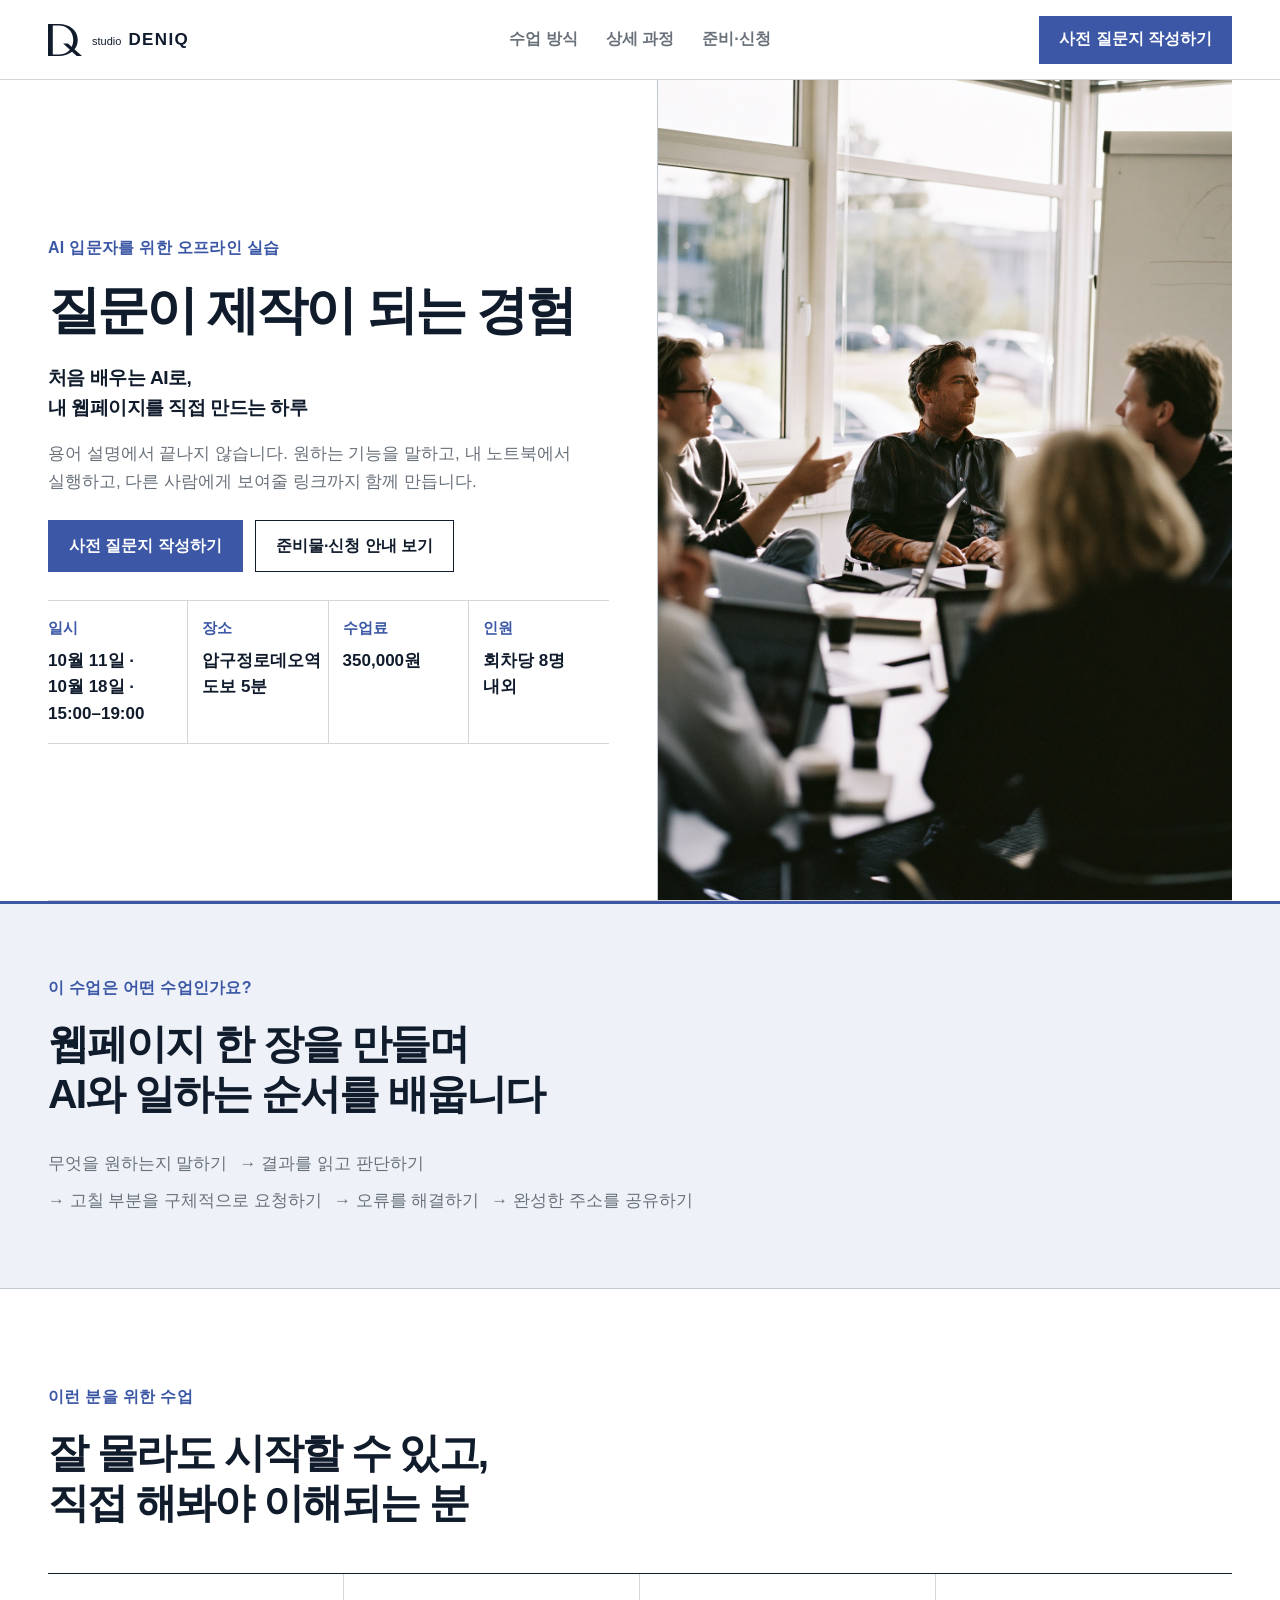
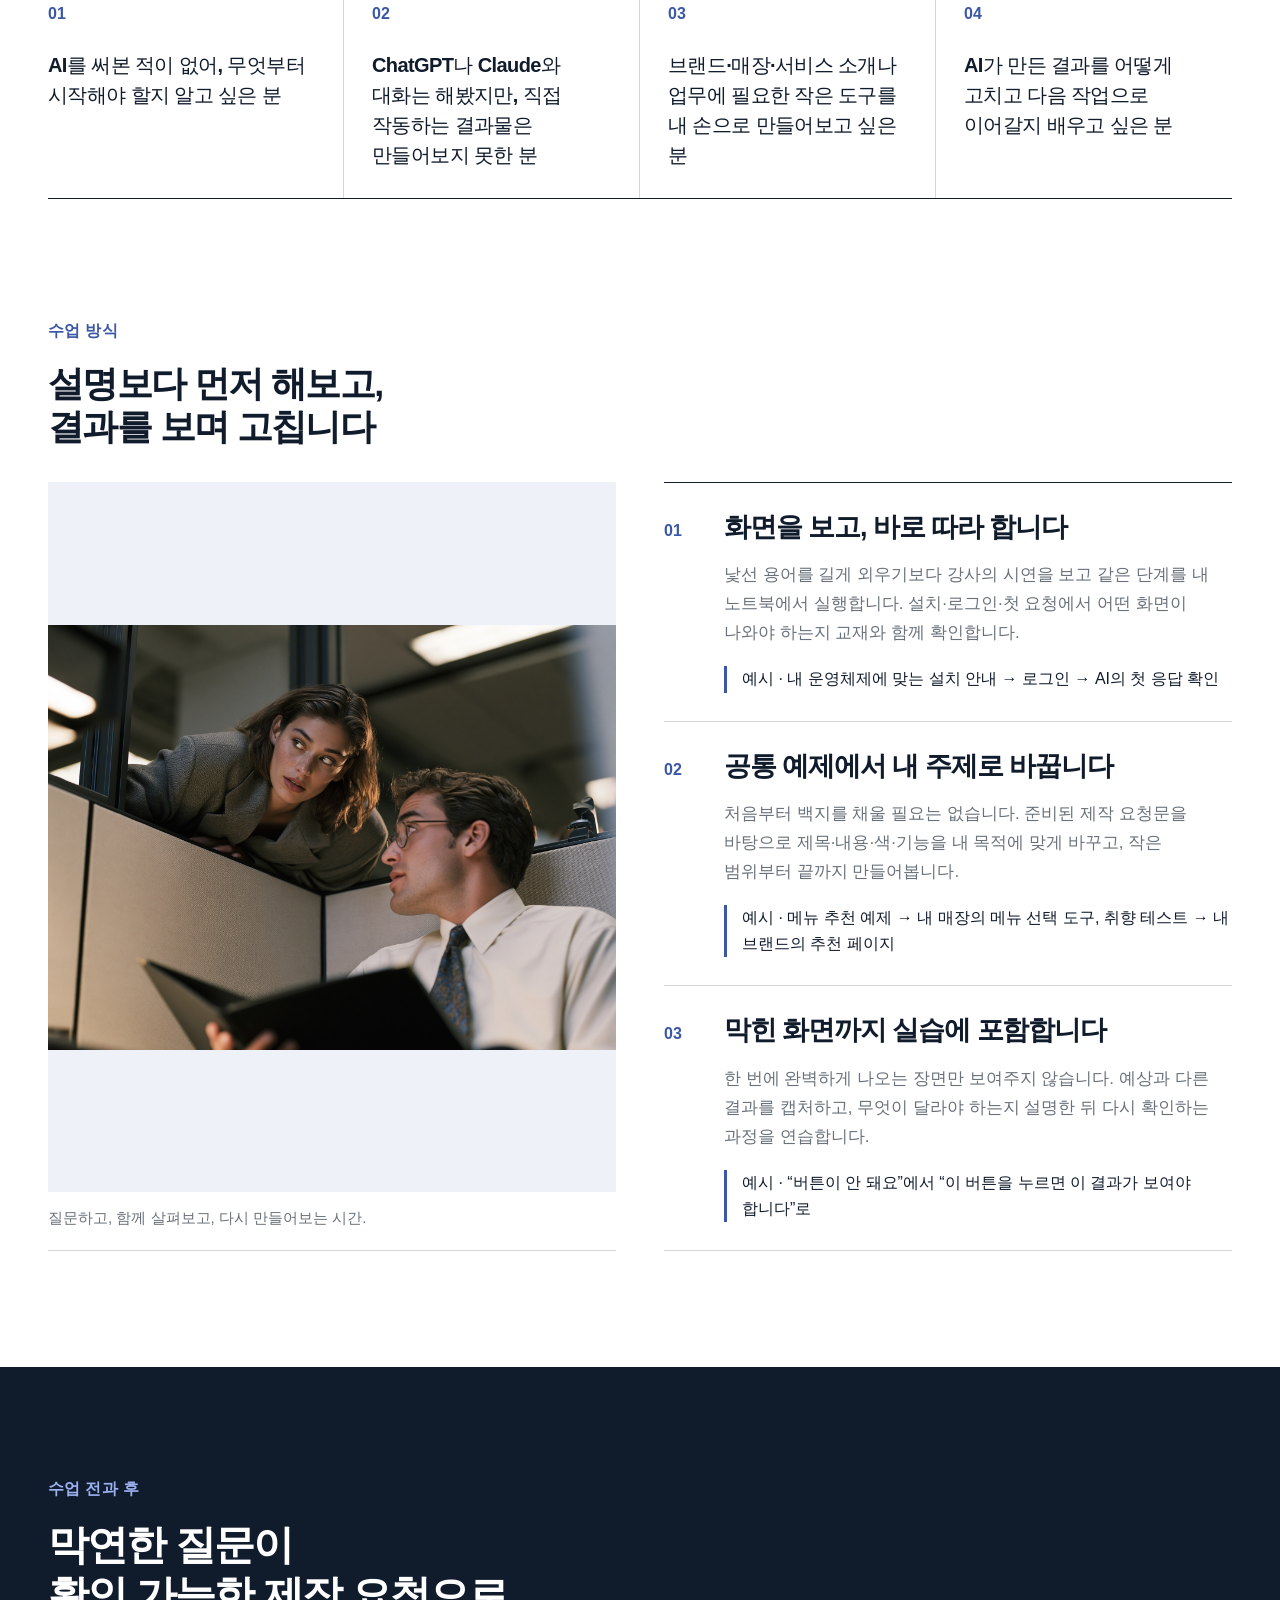
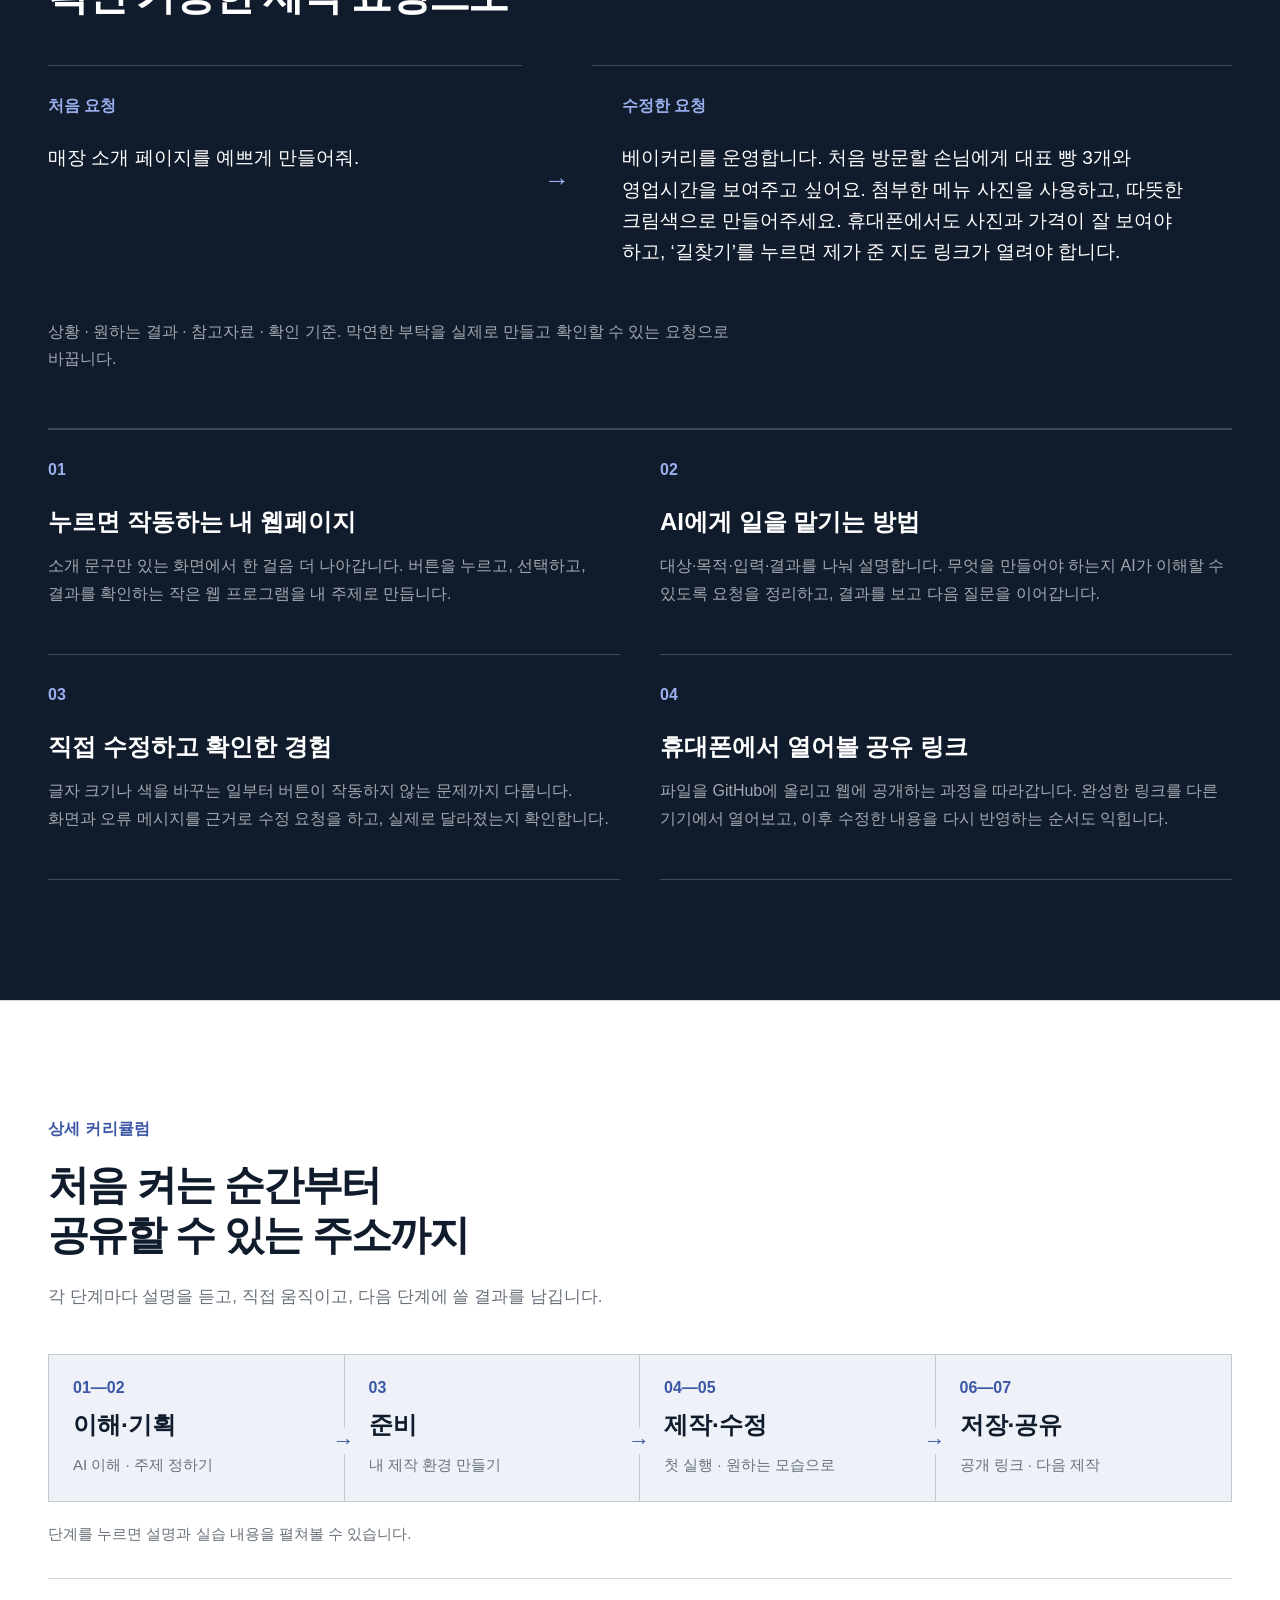
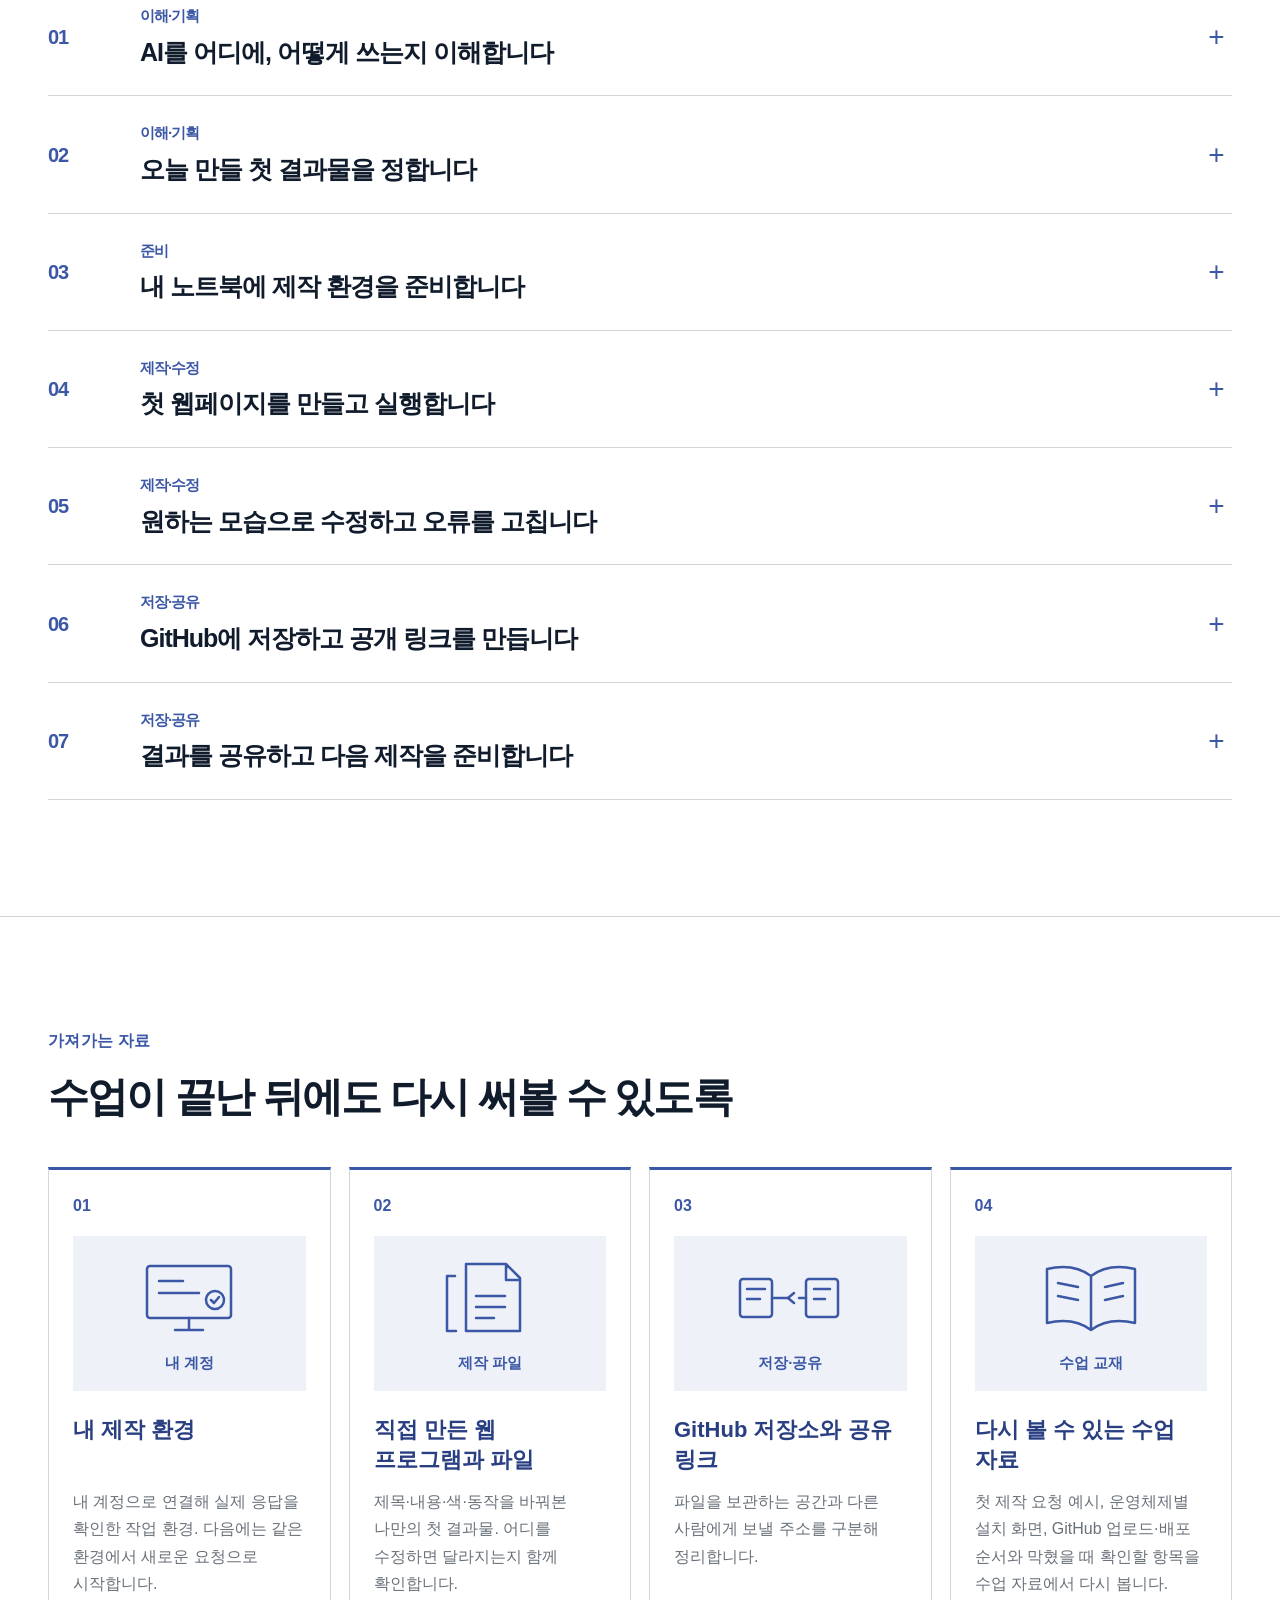
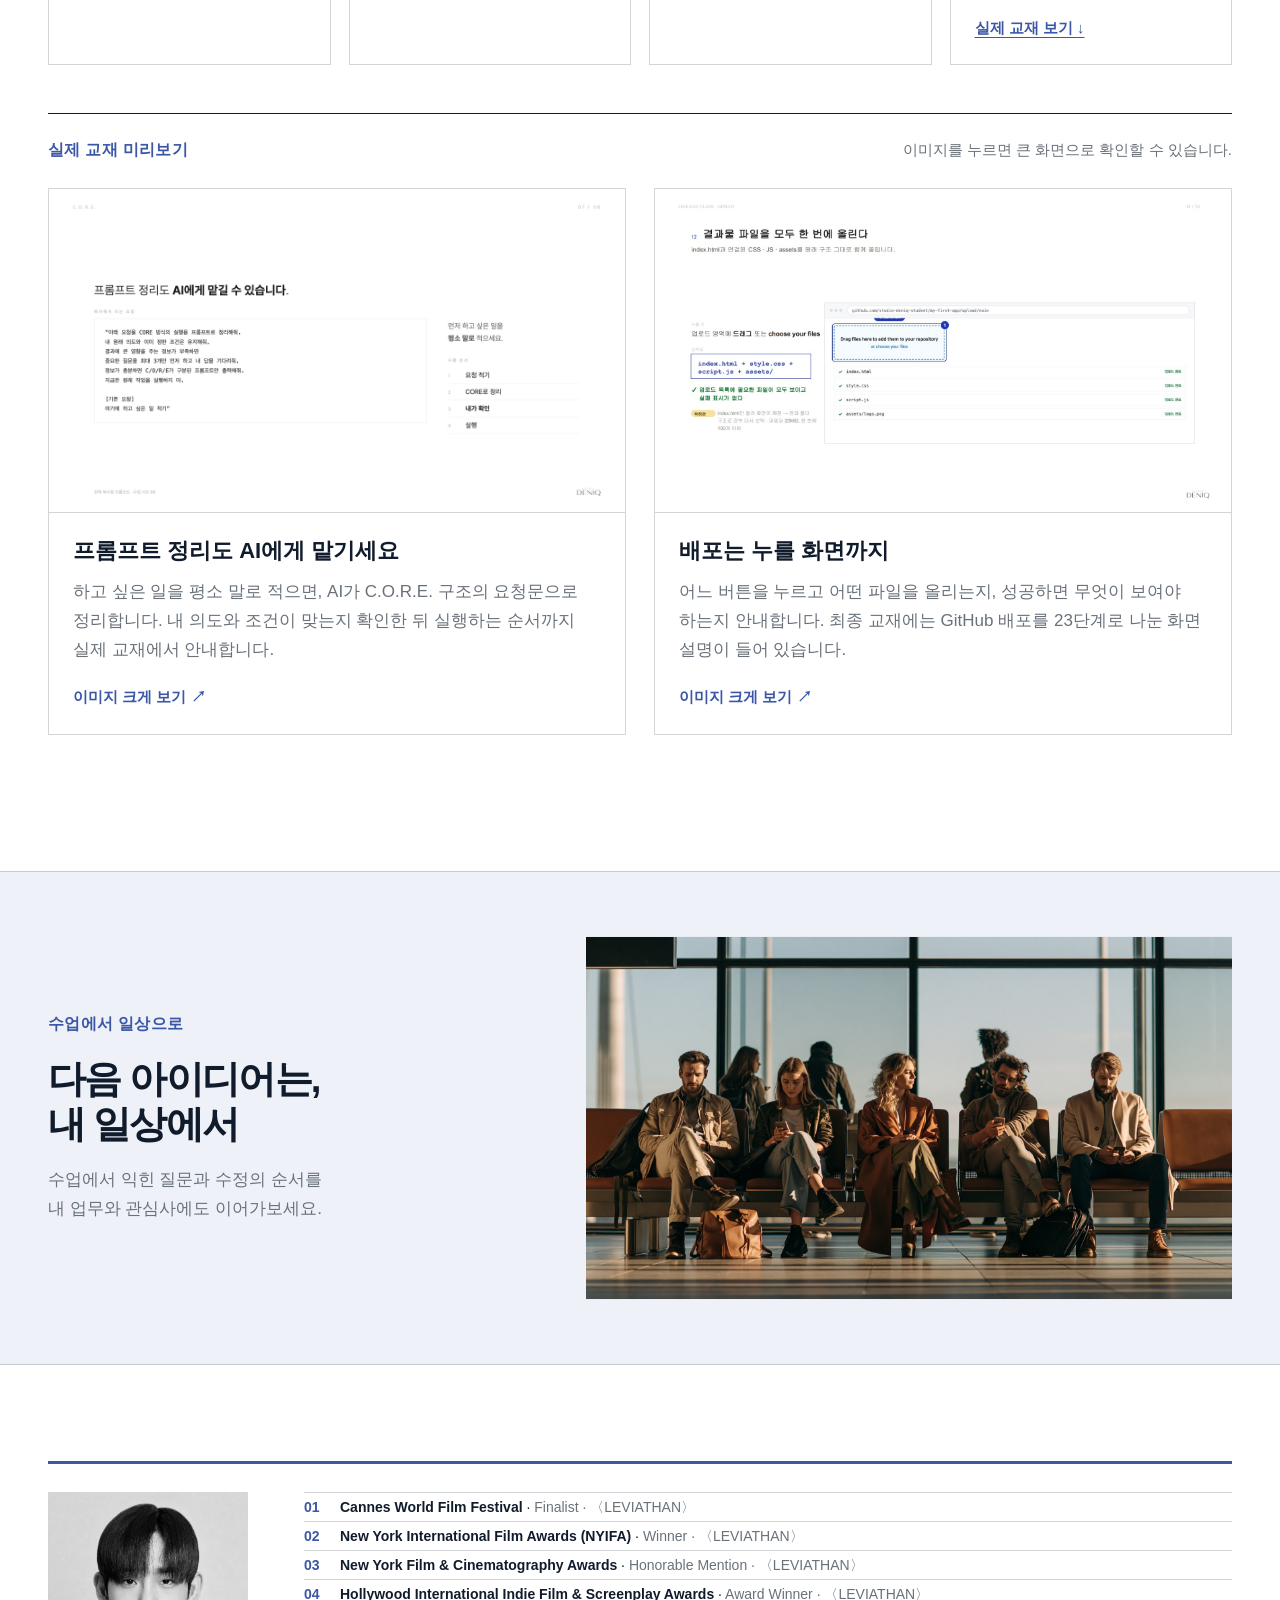
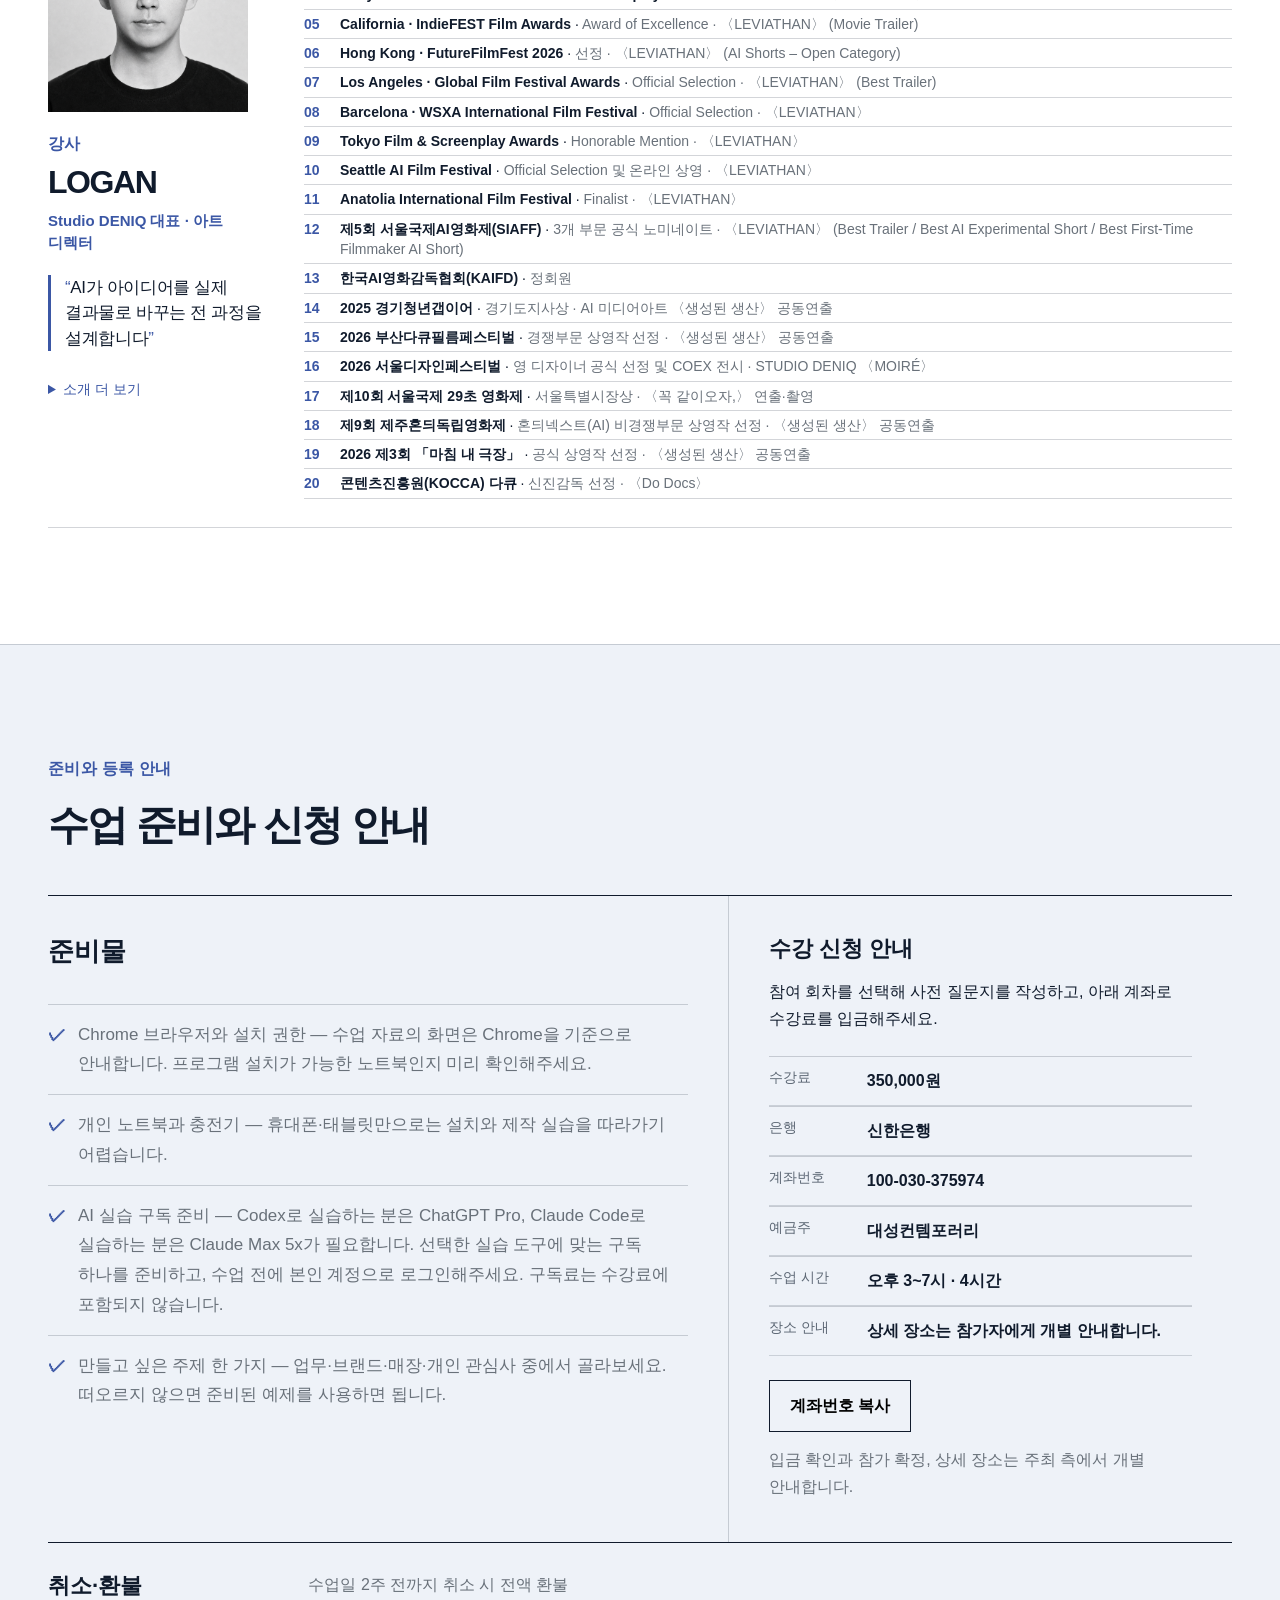
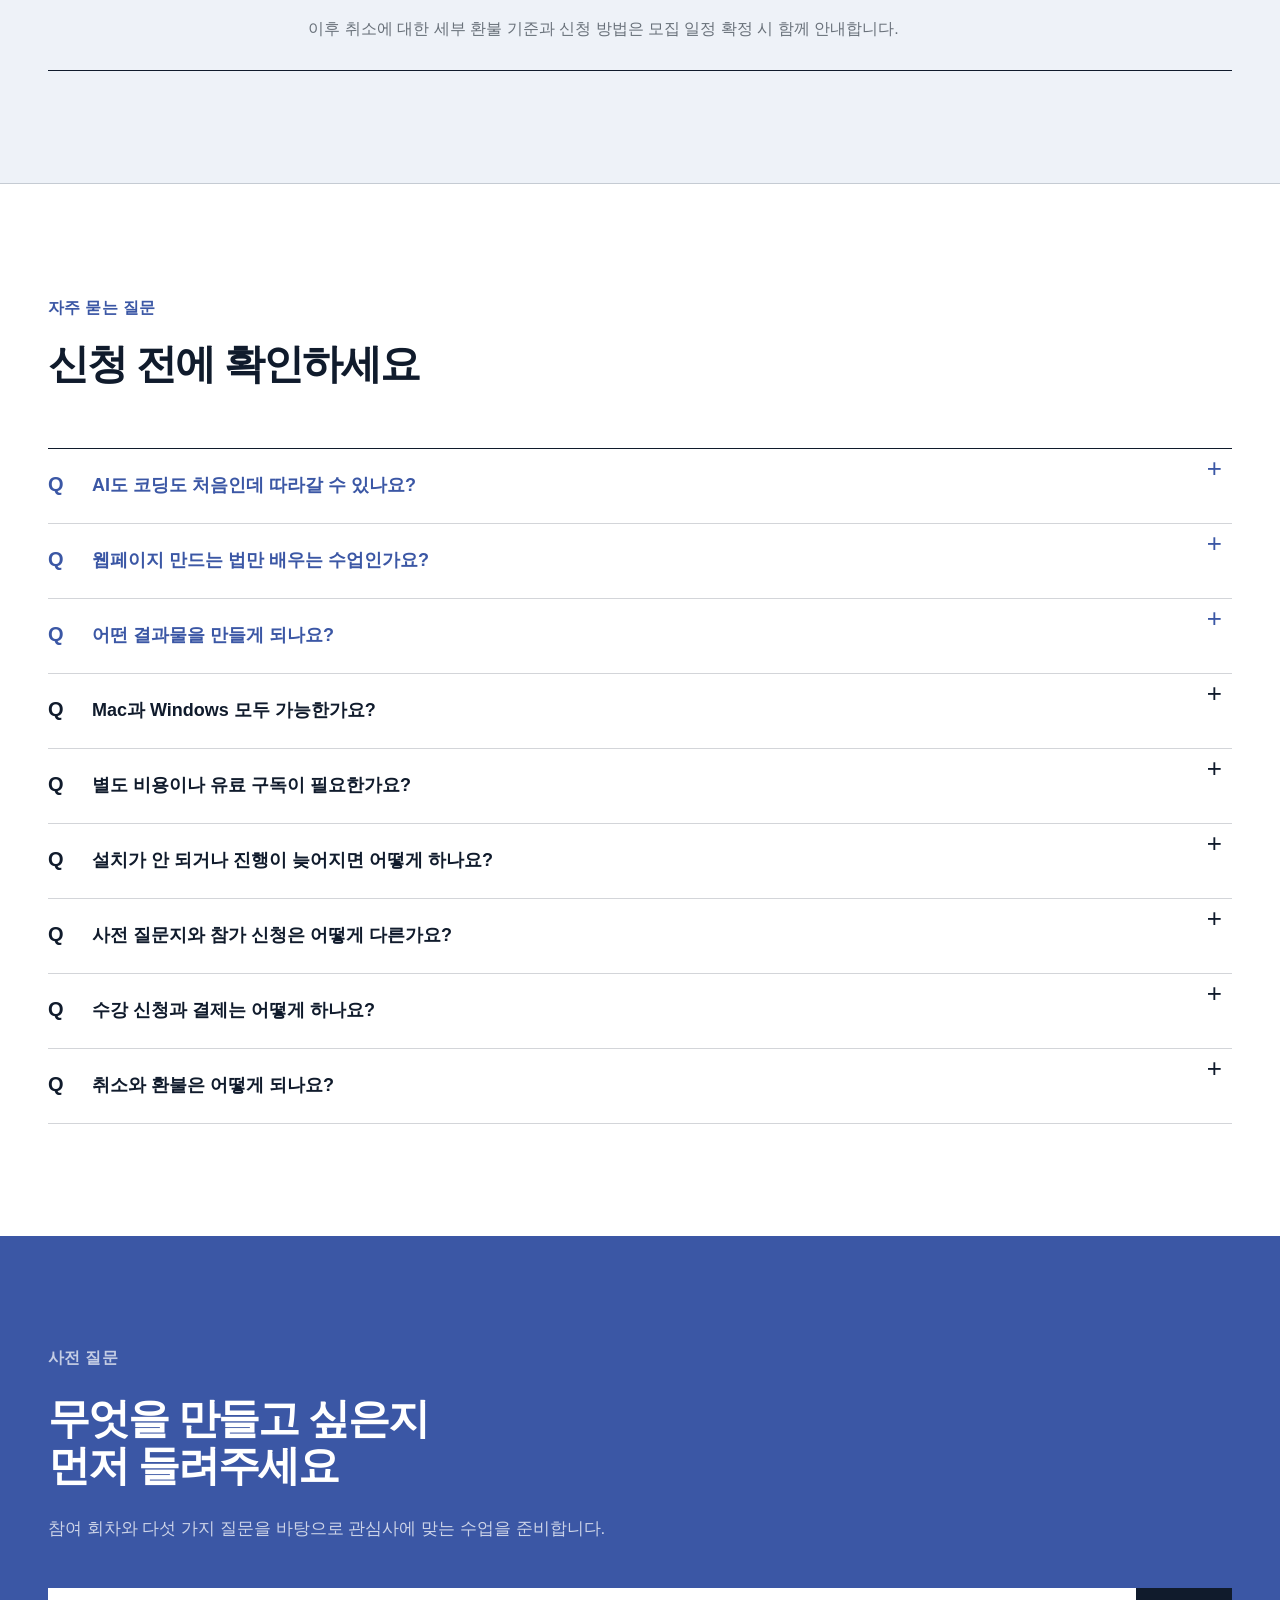
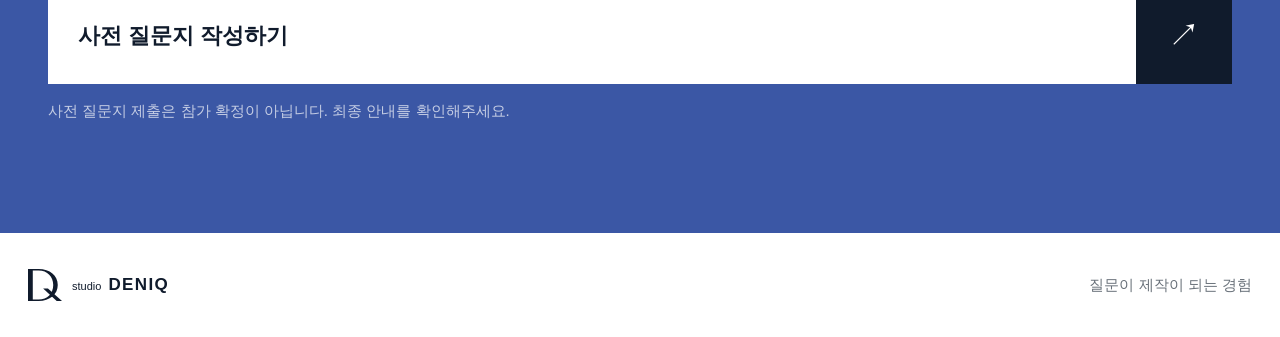
==== commit c44afa06: "Refine October class dates, venue and preparation copy" ====
--- a/index.html
+++ b/index.html
@@ -42,8 +42,8 @@
           <a class="button button-quiet" href="#payment">준비물·신청 안내 보기</a>
         </div>
         <dl class="hero-facts" aria-label="수업 운영 정보">
-          <div><dt>일시</dt><dd data-operation="schedule">10월 11일 · 10월 18일 (일) · 15:00–19:00</dd></div>
-          <div><dt>장소</dt><dd data-operation="venue">압구정로데오역 도보 5분</dd></div>
+          <div><dt>일시</dt><dd data-operation="schedule">10월 11일 · 10월 18일 · 15:00–19:00</dd></div>
+          <div><dt>장소</dt><dd data-operation="venue">압구정로데오역<br>도보 5분</dd></div>
           <div><dt>수업료</dt><dd data-operation="price">350,000원</dd></div>
           <div><dt>인원</dt><dd data-operation="capacity">회차당 8명 내외</dd></div>
         </dl>
--- a/landing.css
+++ b/landing.css
@@ -397,6 +397,7 @@
 .hero-facts div { padding: 16px 14px; }
 .hero-facts dt { font-size: var(--meta-size); line-height: 1.5; }
 .hero-facts dd { font-size: 17px; line-height: 1.55; margin-top: 8px; overflow-wrap: normal; }
+.hero-facts [data-operation="venue"] { white-space: pre-line; }
 .hero-media { height: clamp(680px, calc(100svh - 80px), 860px); aspect-ratio: auto; }
 .hero-media img { object-position: center 53%; }
 
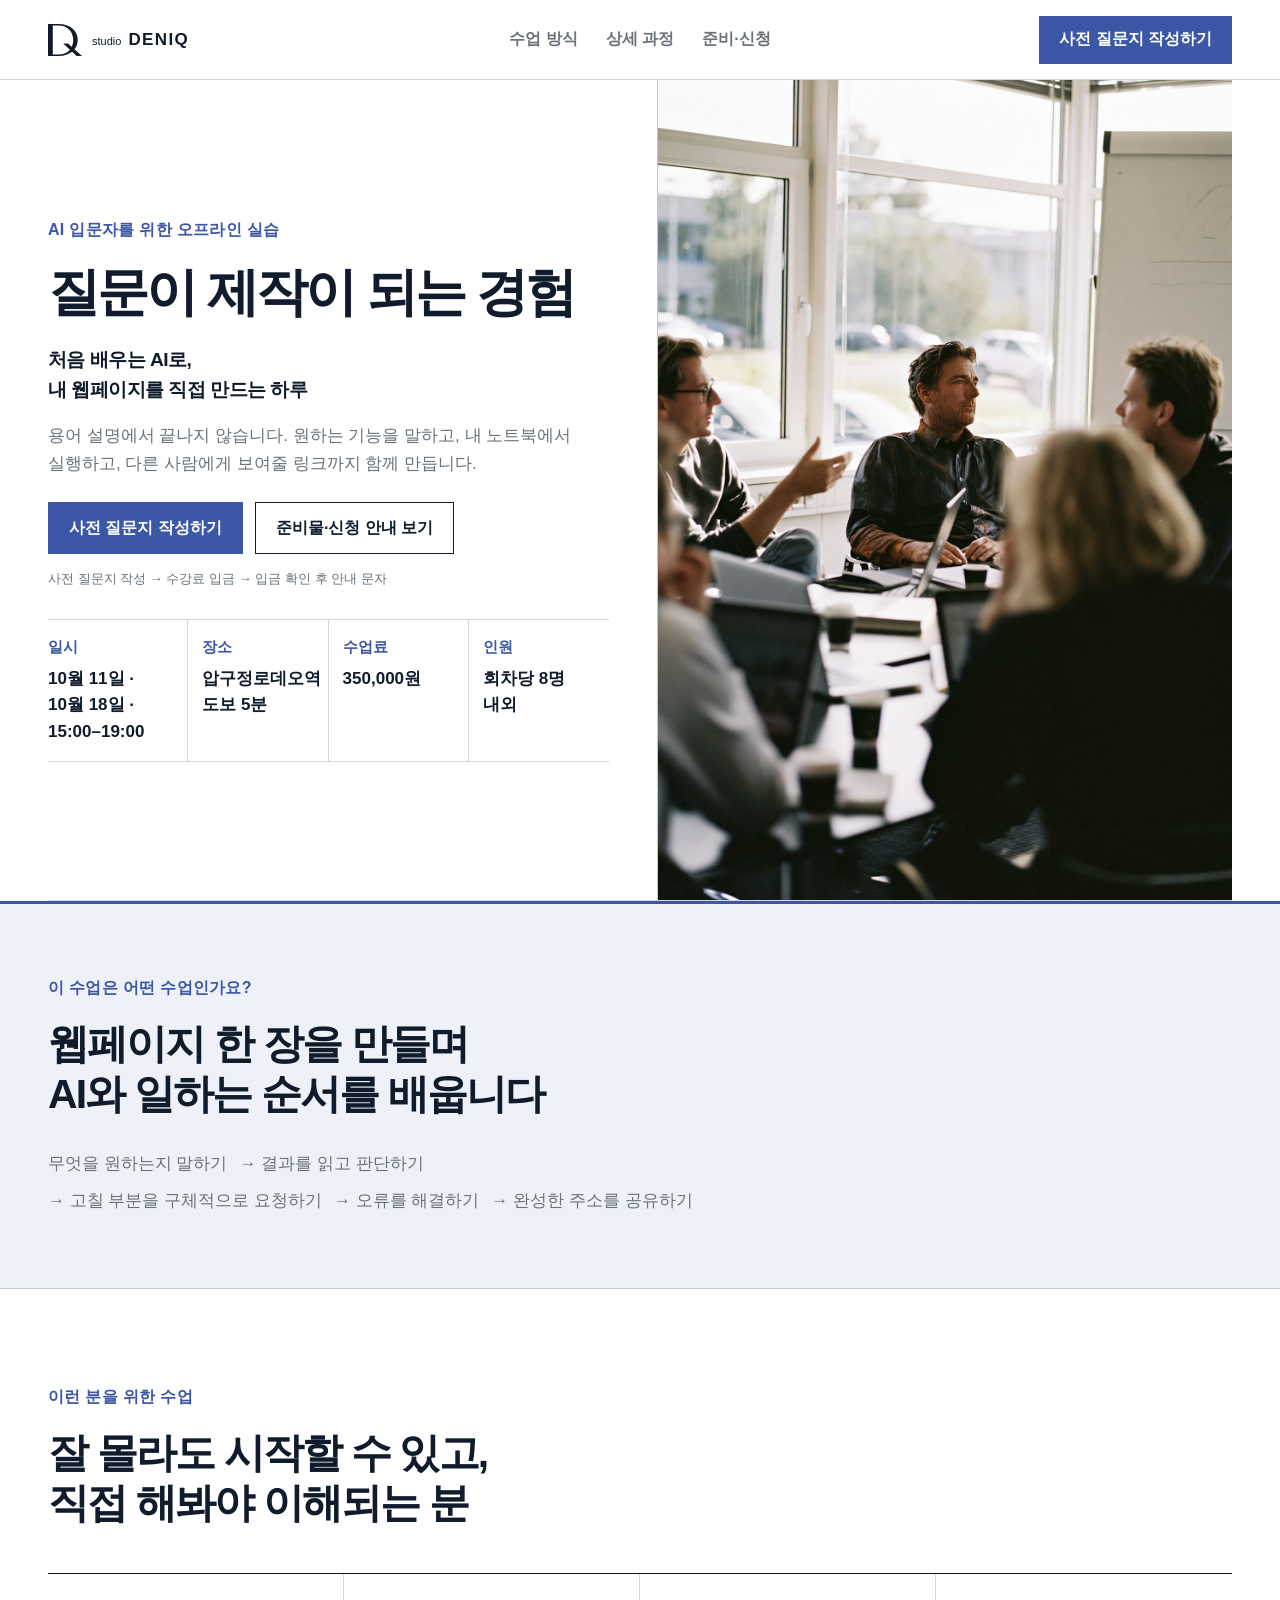
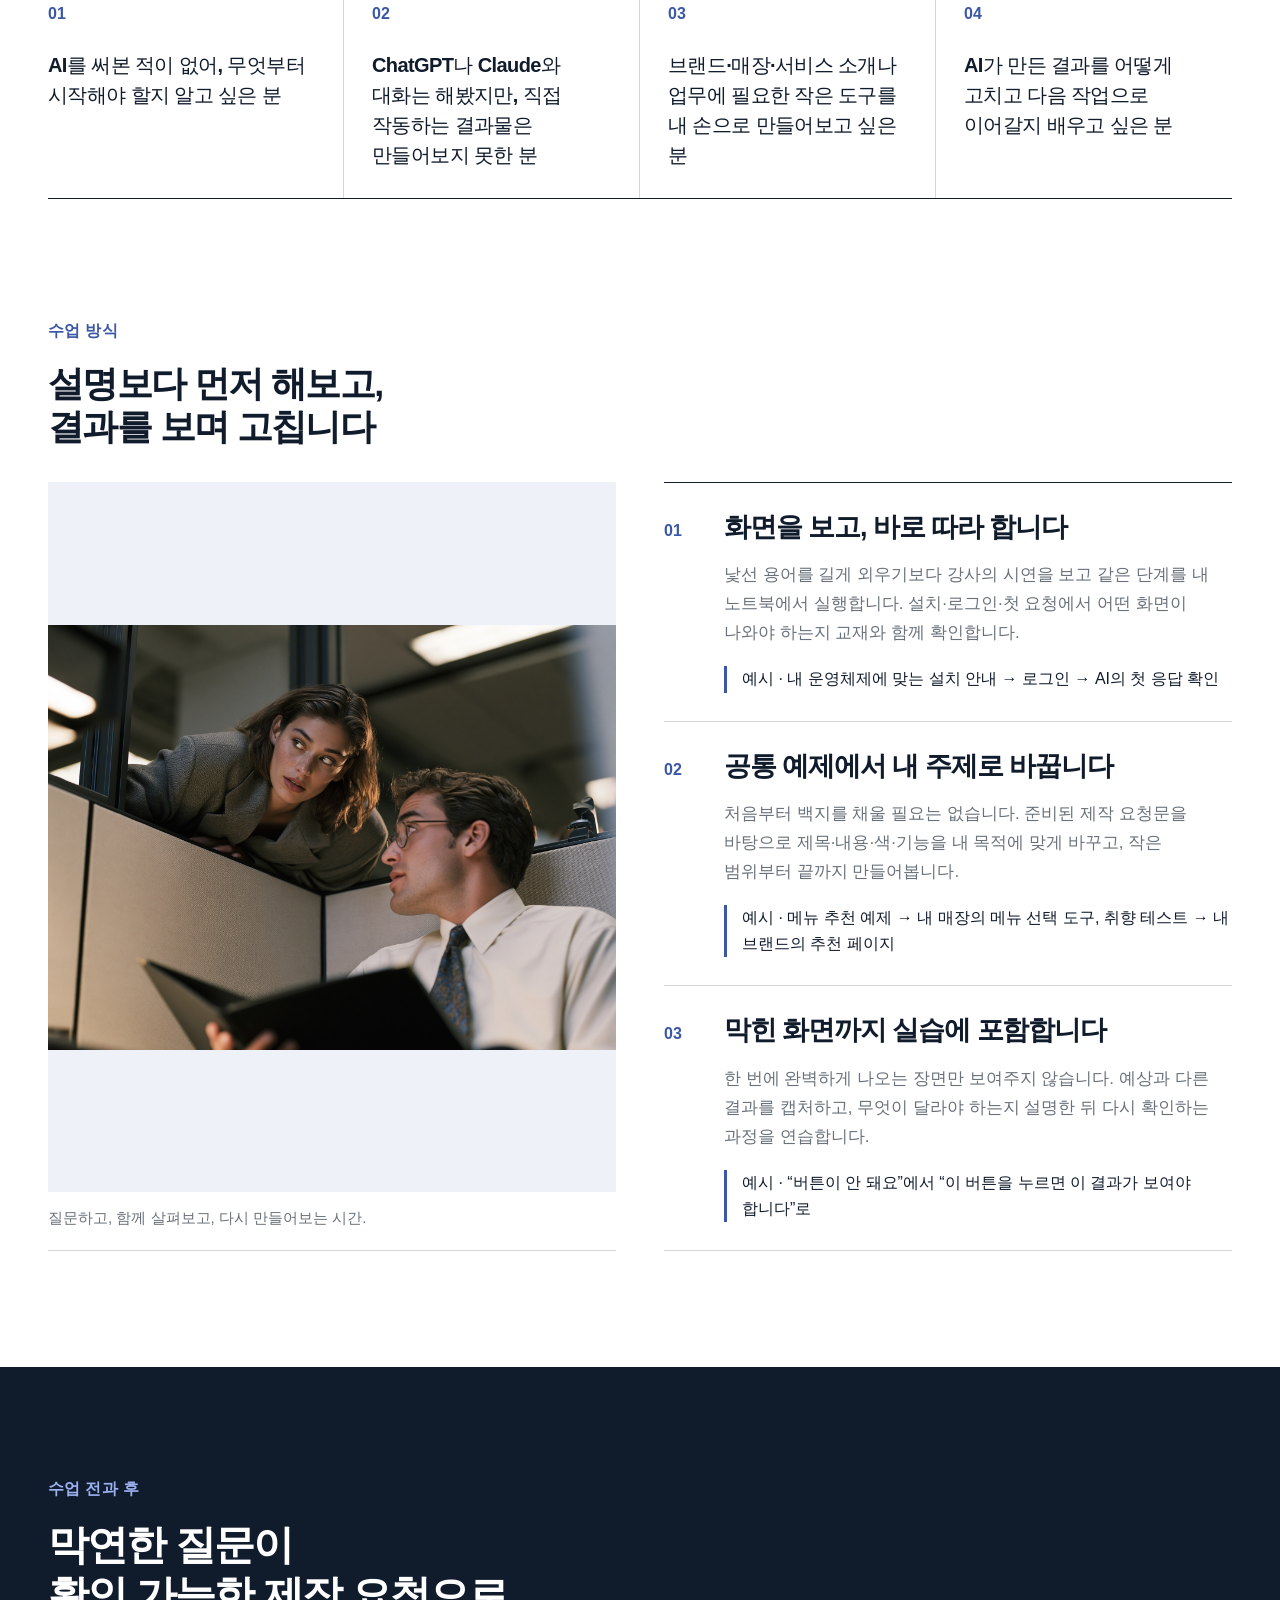
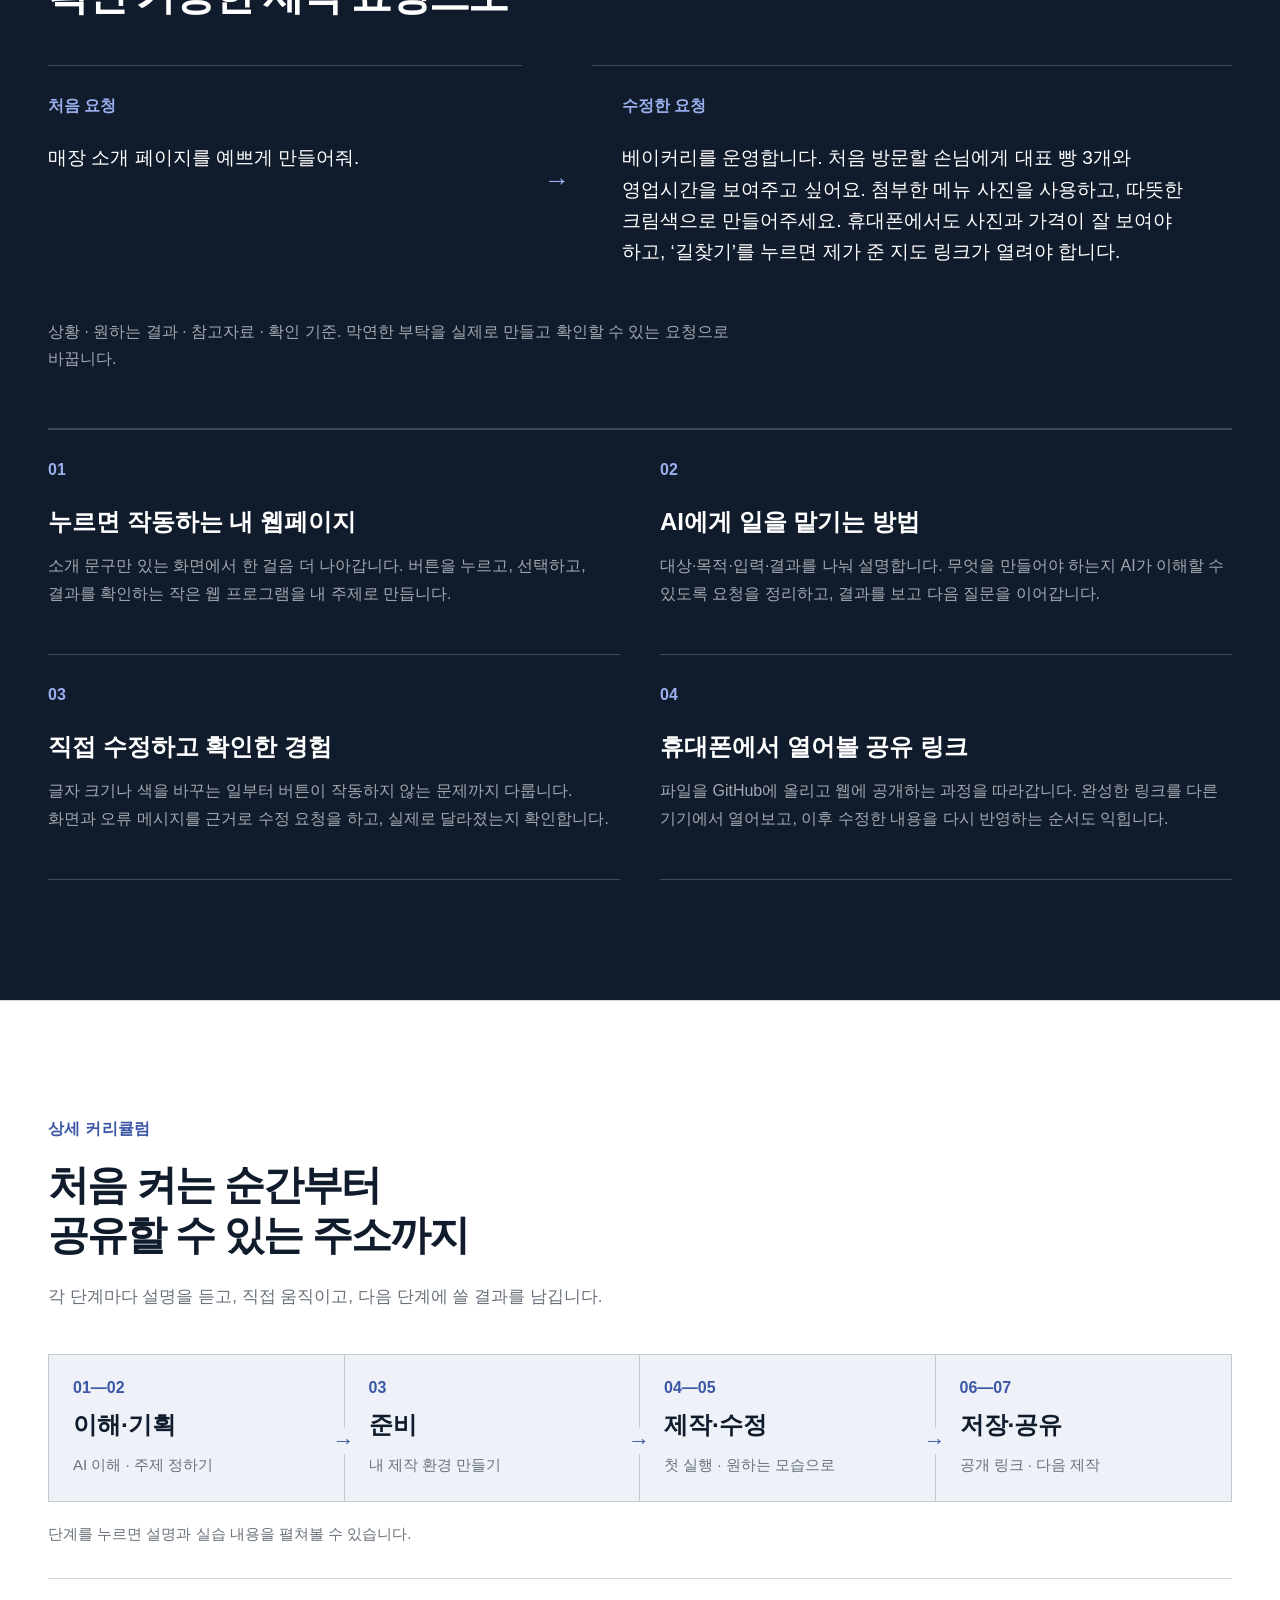
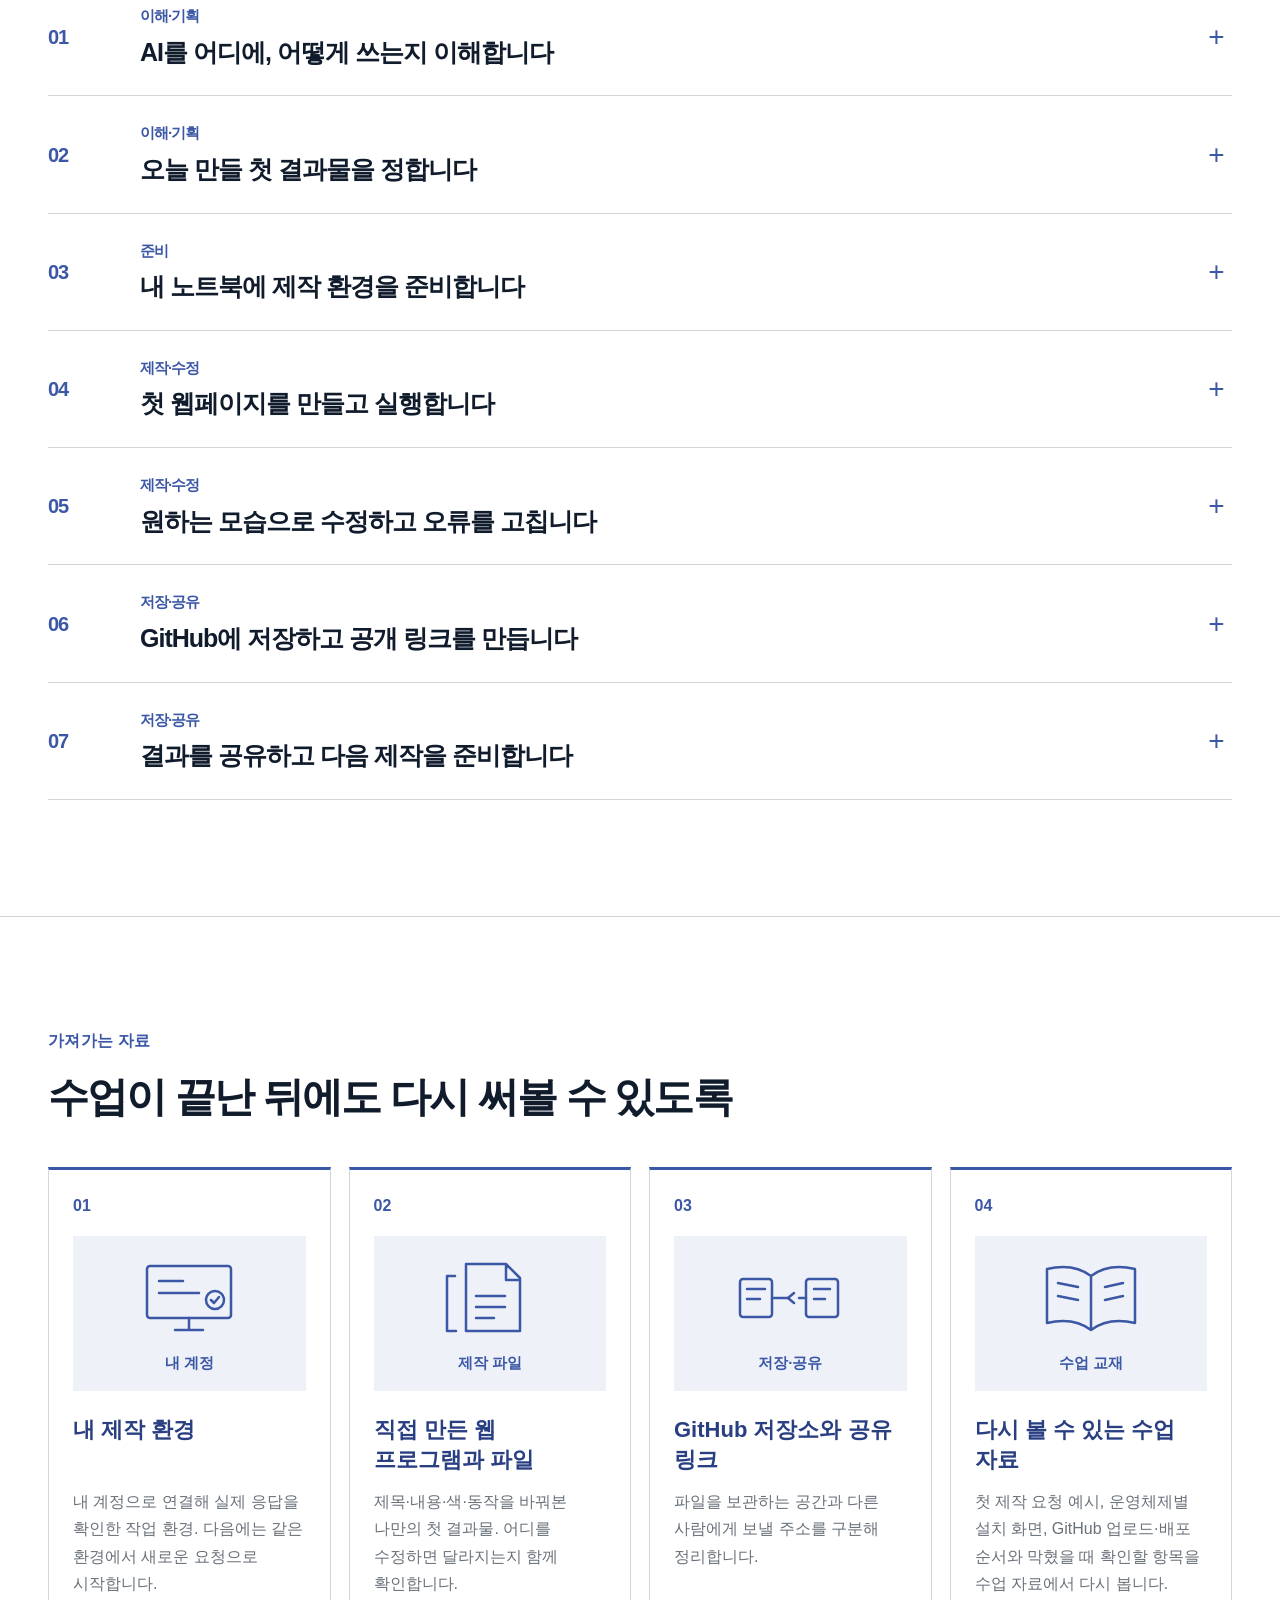
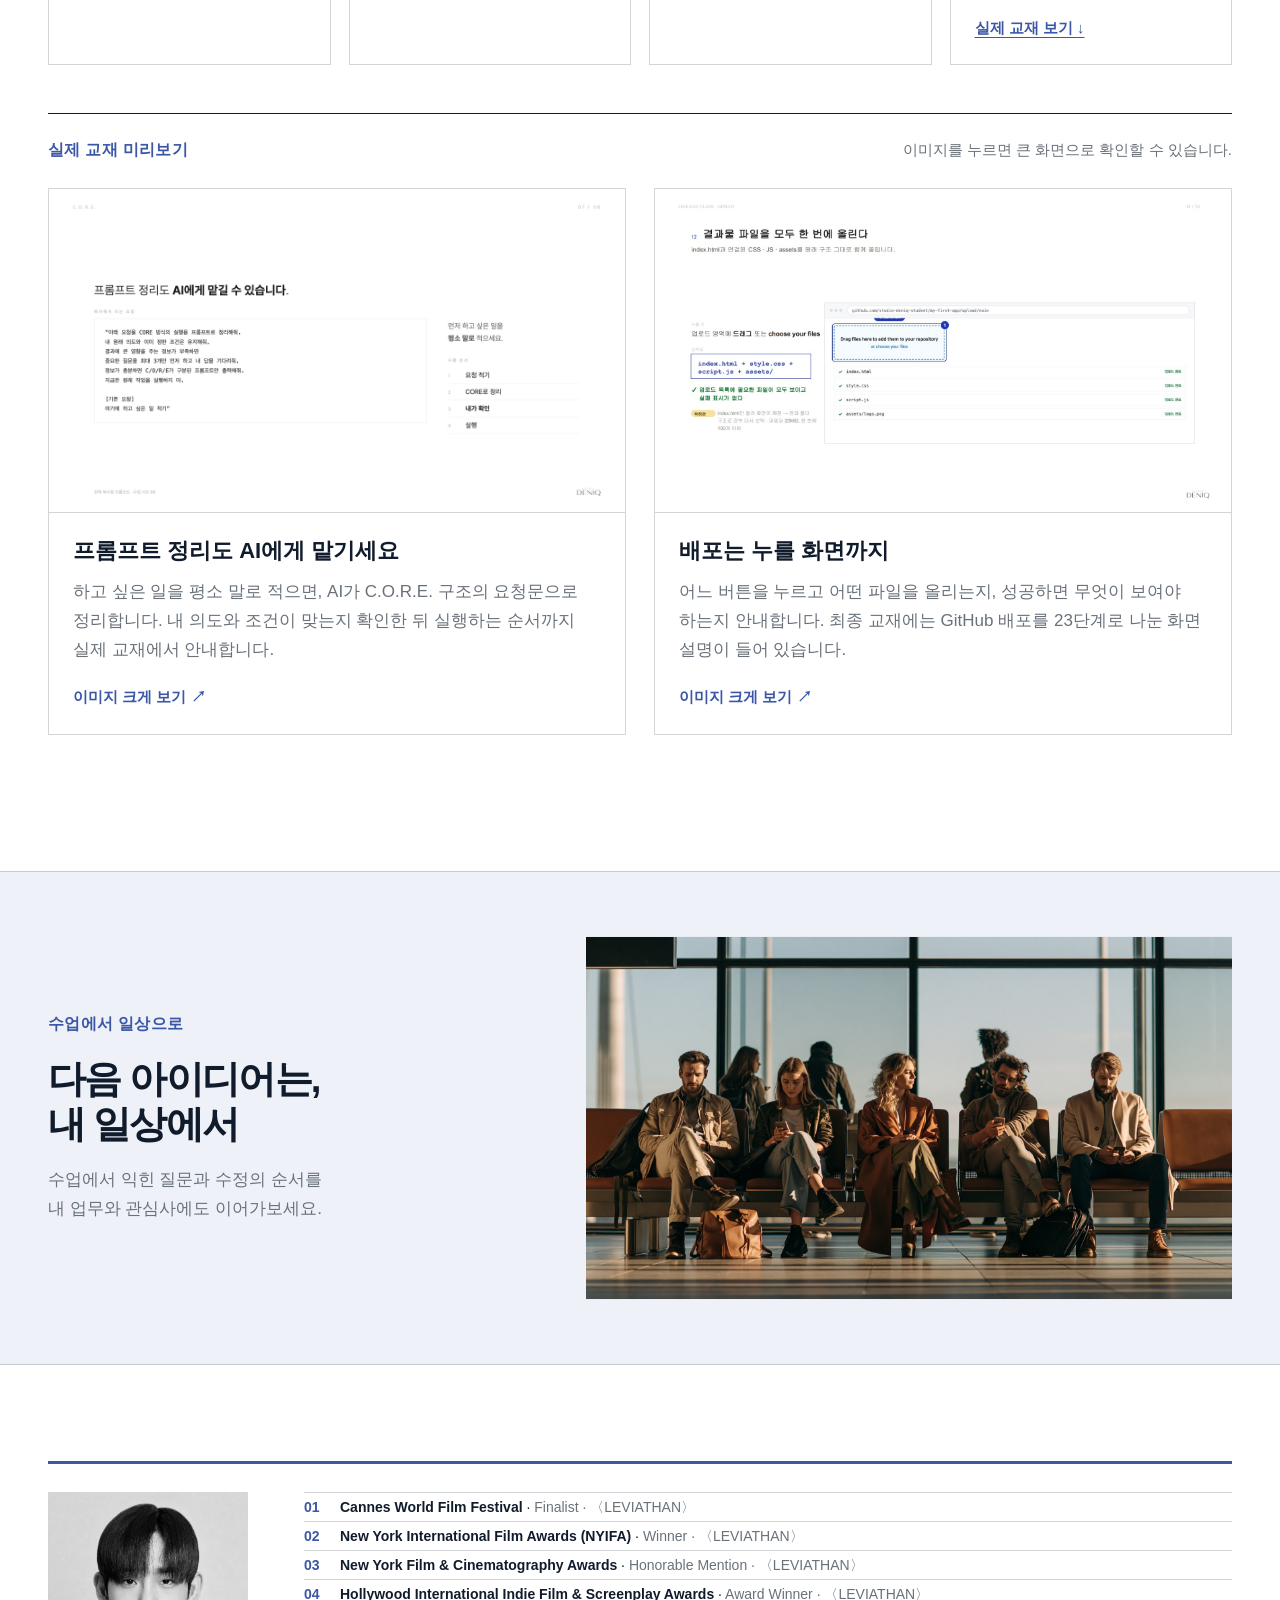
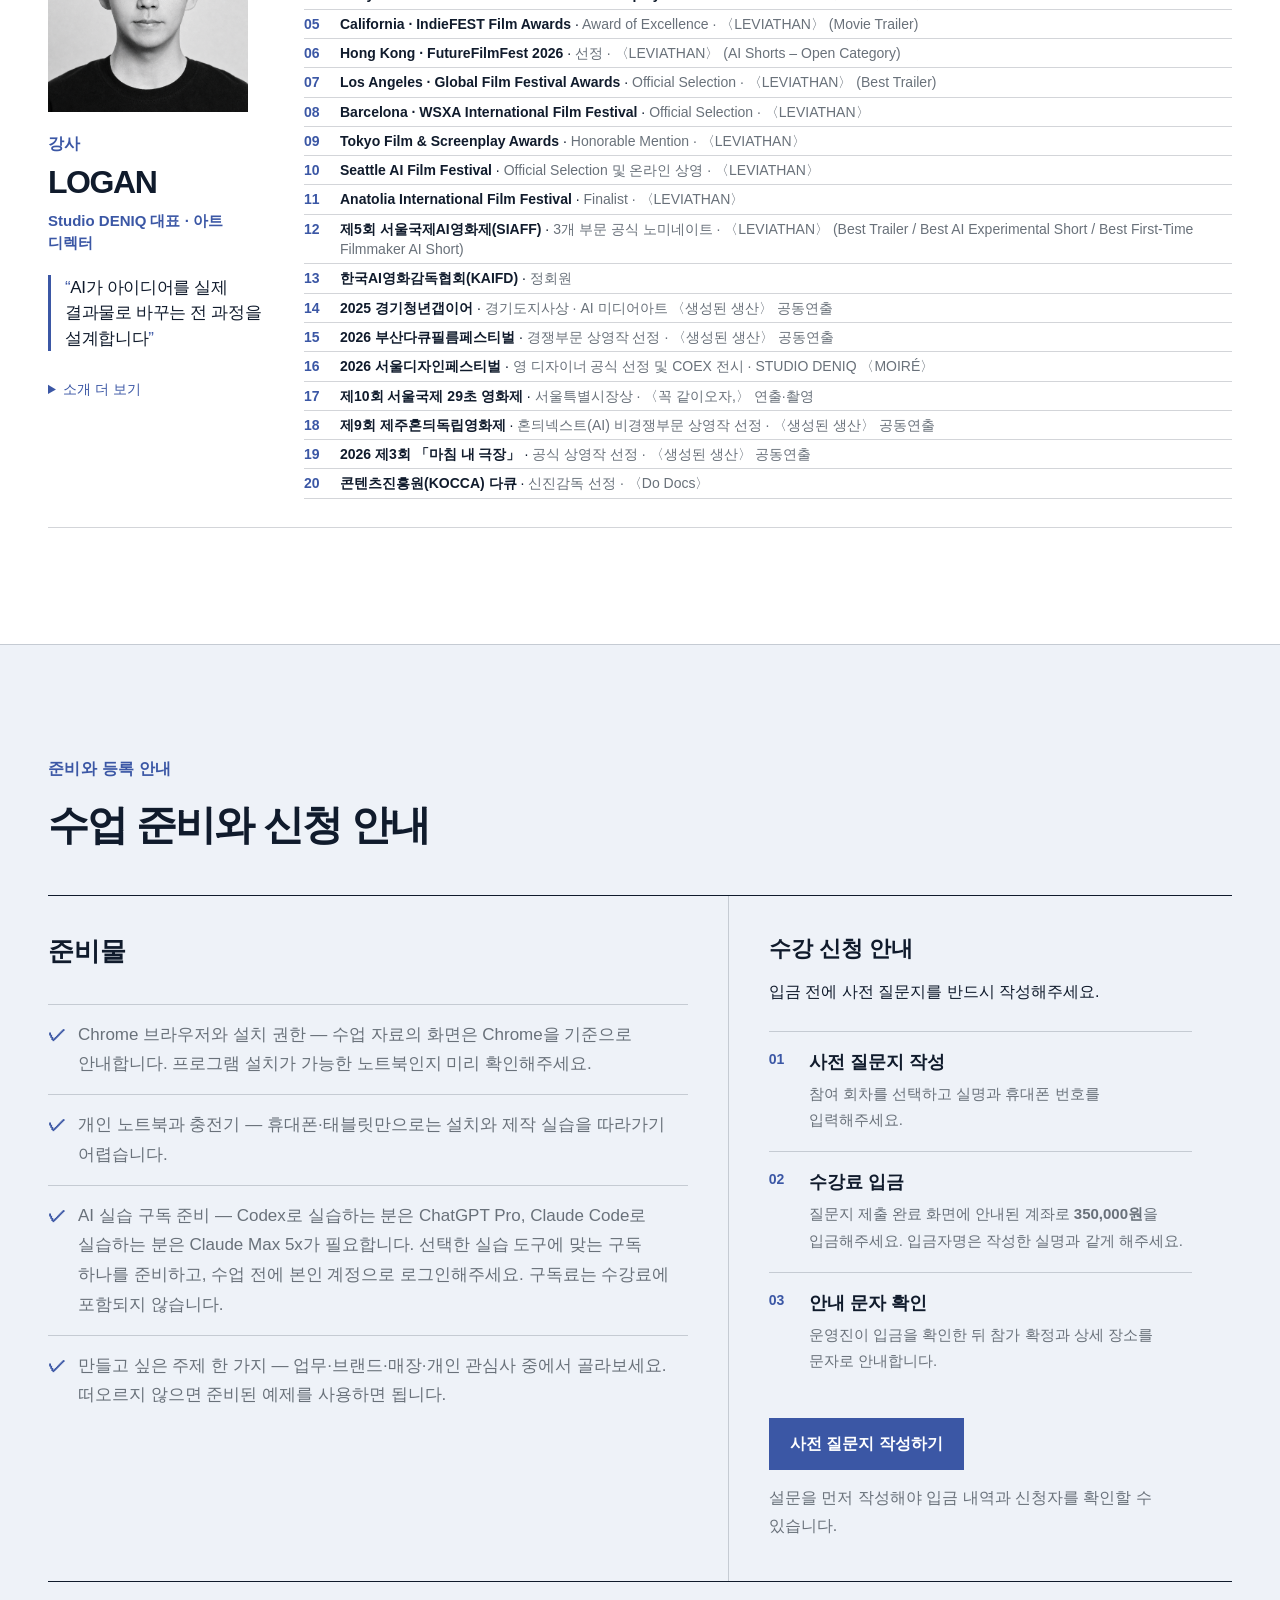
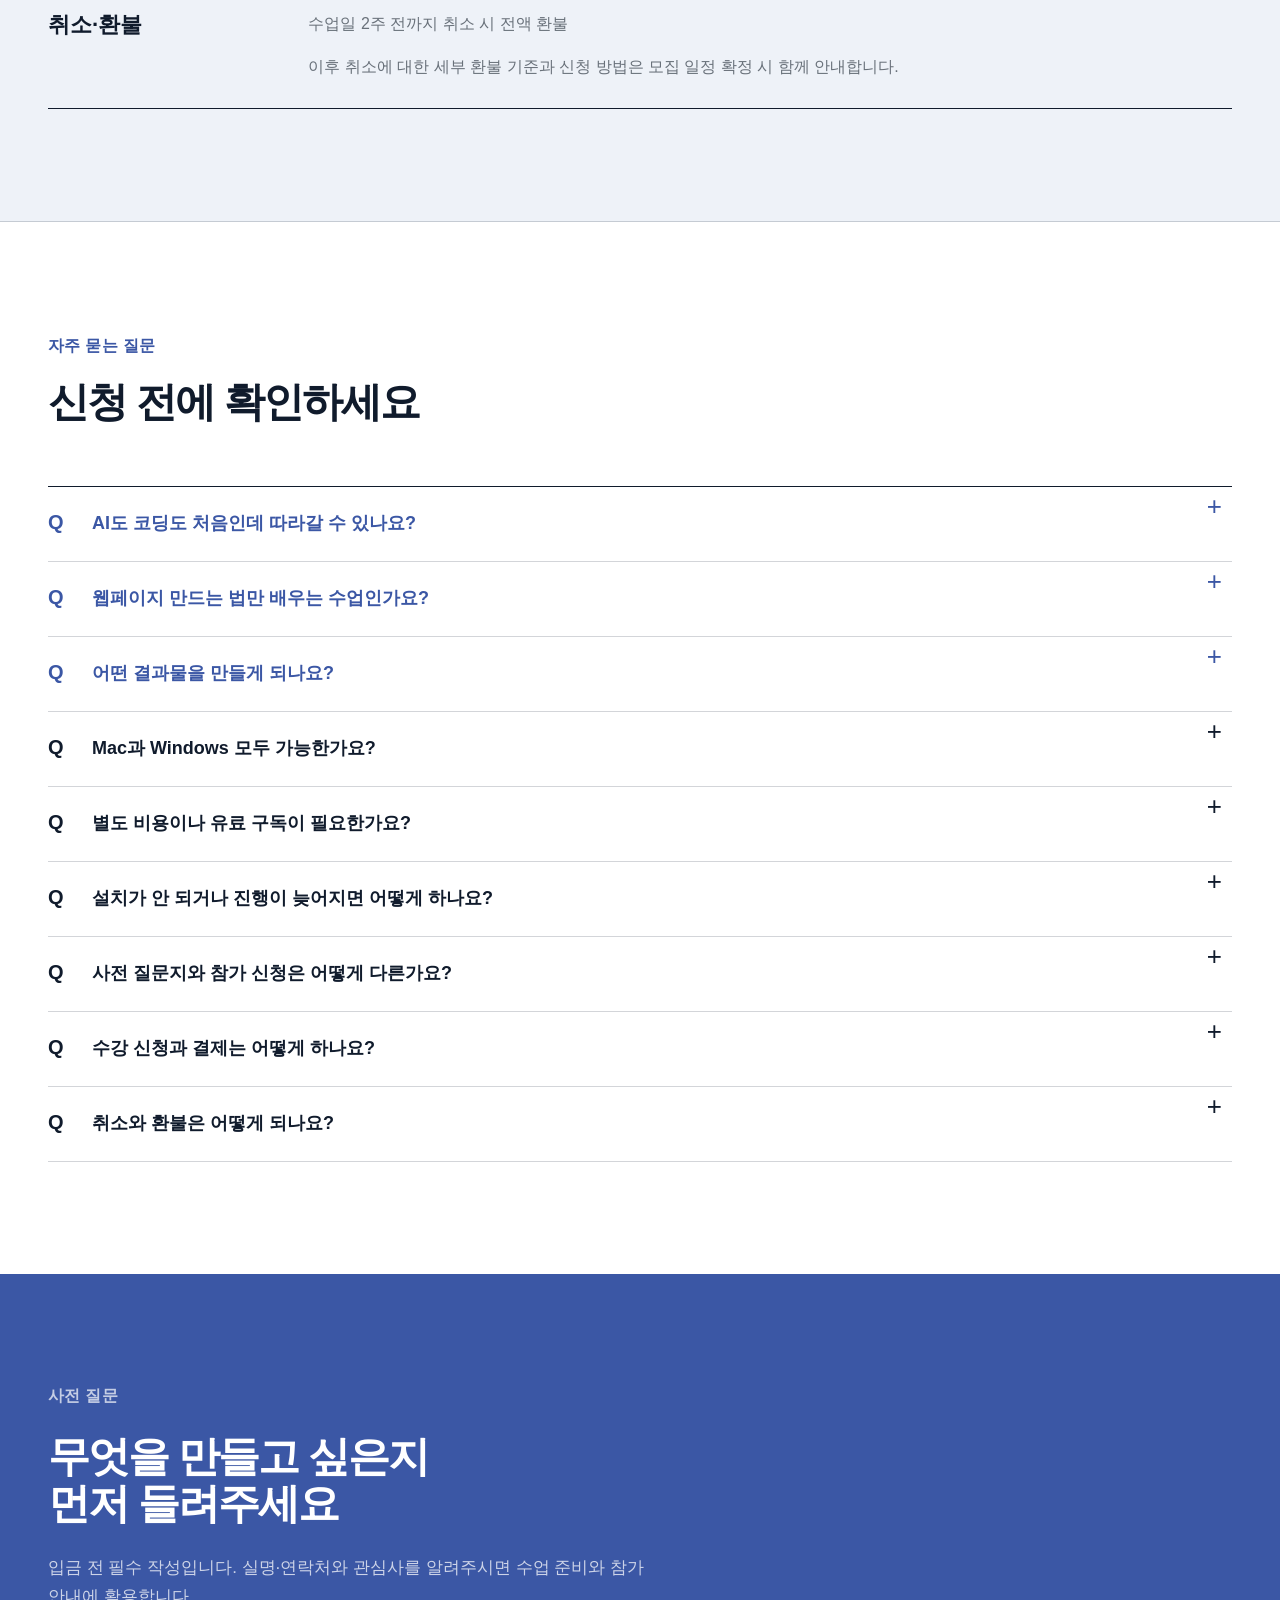
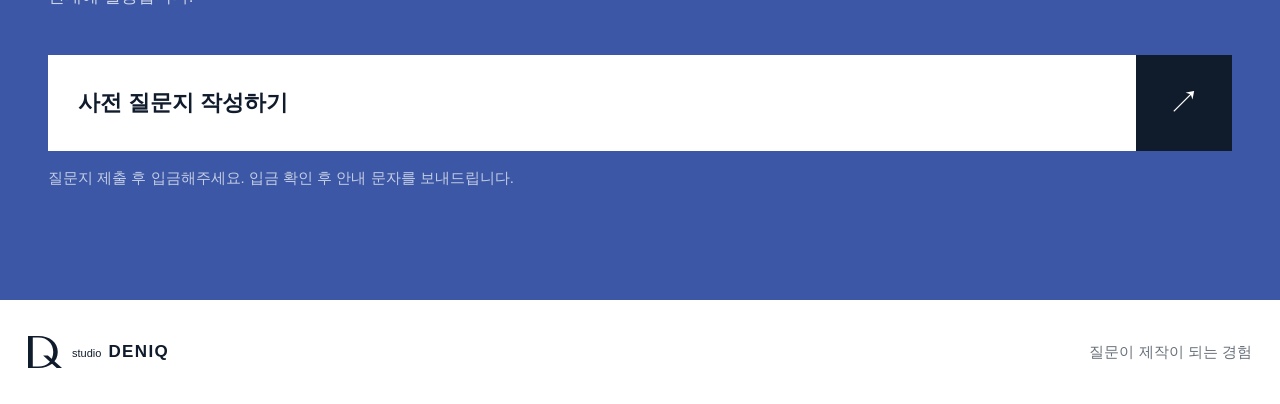
==== commit 559cea61: "Require contact details before transfer and show payment after survey" ====
--- a/index.html
+++ b/index.html
@@ -6,8 +6,8 @@
   <meta name="theme-color" content="#ffffff">
   <meta name="description" content="AI가 처음이어도 내 웹페이지를 직접 만들고 수정해 공유하는 DENIQ AI 원데이클래스">
   <title>DENIQ AI 원데이클래스</title>
-  <link rel="stylesheet" href="./landing.css?v=20261002-intake">
-  <script type="module" src="./landing.js?v=20261002-intake"></script>
+  <link rel="stylesheet" href="./landing.css?v=20261003-registration">
+  <script type="module" src="./landing.js?v=20261003-registration"></script>
 </head>
 <body>
   <a class="skip-link" href="#main">본문으로 바로가기</a>
@@ -41,6 +41,7 @@
           <a class="button button-primary" href="./survey.html" data-course-cta>사전 질문지 작성하기</a>
           <a class="button button-quiet" href="#payment">준비물·신청 안내 보기</a>
         </div>
+        <p class="hero-registration">사전 질문지 작성 → 수강료 입금 → 입금 확인 후 안내 문자</p>
         <dl class="hero-facts" aria-label="수업 운영 정보">
           <div><dt>일시</dt><dd data-operation="schedule">10월 11일 · 10월 18일 · 15:00–19:00</dd></div>
           <div><dt>장소</dt><dd data-operation="venue">압구정로데오역<br>도보 5분</dd></div>
@@ -177,10 +178,14 @@
           </article>
           <article class="payment-panel" id="bank">
             <h3>수강 신청 안내</h3>
-            <p class="depositor-guide">참여 회차를 선택해 사전 질문지를 작성하고, 아래 계좌로 수강료를 입금해주세요.</p>
-            <dl class="bank-details" data-bank-details></dl>
-            <button type="button" class="button button-quiet" data-copy-account>계좌번호 복사</button>
-            <p class="payment-scope" data-bank-status role="status">입금 확인과 참가 확정, 상세 장소는 주최 측에서 개별 안내합니다.</p>
+            <p class="depositor-guide">입금 전에 사전 질문지를 반드시 작성해주세요.</p>
+            <ol class="registration-steps">
+              <li><strong>사전 질문지 작성</strong><span>참여 회차를 선택하고 실명과 휴대폰 번호를 입력해주세요.</span></li>
+              <li><strong>수강료 입금</strong><span>질문지 제출 완료 화면에 안내된 계좌로 <b data-payment-amount>350,000원</b>을 입금해주세요. 입금자명은 작성한 실명과 같게 해주세요.</span></li>
+              <li><strong>안내 문자 확인</strong><span>운영진이 입금을 확인한 뒤 참가 확정과 상세 장소를 문자로 안내합니다.</span></li>
+            </ol>
+            <a class="button button-primary" href="./survey.html" data-course-cta>사전 질문지 작성하기</a>
+            <p class="payment-scope">설문을 먼저 작성해야 입금 내역과 신청자를 확인할 수 있습니다.</p>
           </article>
         </div>
         <div class="refund-row">
@@ -200,7 +205,7 @@
       <div class="section-shell apply-inner">
         <p class="section-label">사전 질문</p>
         <h2 id="apply-title">무엇을 만들고 싶은지<br>먼저 들려주세요</h2>
-        <p>참여 회차와 다섯 가지 질문을 바탕으로 관심사에 맞는 수업을 준비합니다.</p>
+        <p>입금 전 필수 작성입니다. 실명·연락처와 관심사를 알려주시면 수업 준비와 참가 안내에 활용합니다.</p>
         <a class="apply-link" href="./survey.html" data-course-cta><span>사전 질문지 작성하기</span><b aria-hidden="true">↗</b></a>
         <p class="application-status" data-application-status>현재 사전 질문지는 검토용이며 실제 접수되지 않습니다.</p>
       </div>
--- a/landing.css
+++ b/landing.css
@@ -398,6 +398,12 @@
 .hero-facts dt { font-size: var(--meta-size); line-height: 1.5; }
 .hero-facts dd { font-size: 17px; line-height: 1.55; margin-top: 8px; overflow-wrap: normal; }
 .hero-facts [data-operation="venue"] { white-space: pre-line; }
+.hero-registration { margin: 14px 0 0; color: var(--muted); font-size: 13px; line-height: 1.7; }
+.registration-steps { list-style: none; counter-reset: registration; padding: 0; margin: 26px 0; }
+.registration-steps li { position: relative; counter-increment: registration; padding: 18px 0 18px 40px; border-top: 1px solid var(--line); }
+.registration-steps li::before { content: counter(registration, decimal-leading-zero); position: absolute; left: 0; top: 19px; color: var(--blue); font-size: 14px; font-weight: 750; }
+.registration-steps strong { display: block; margin-bottom: 7px; font-size: 18px; }
+.registration-steps span { display: block; font-size: 15px; line-height: 1.75; color: var(--muted); }
 .hero-media { height: clamp(680px, calc(100svh - 80px), 860px); aspect-ratio: auto; }
 .hero-media img { object-position: center 53%; }
 
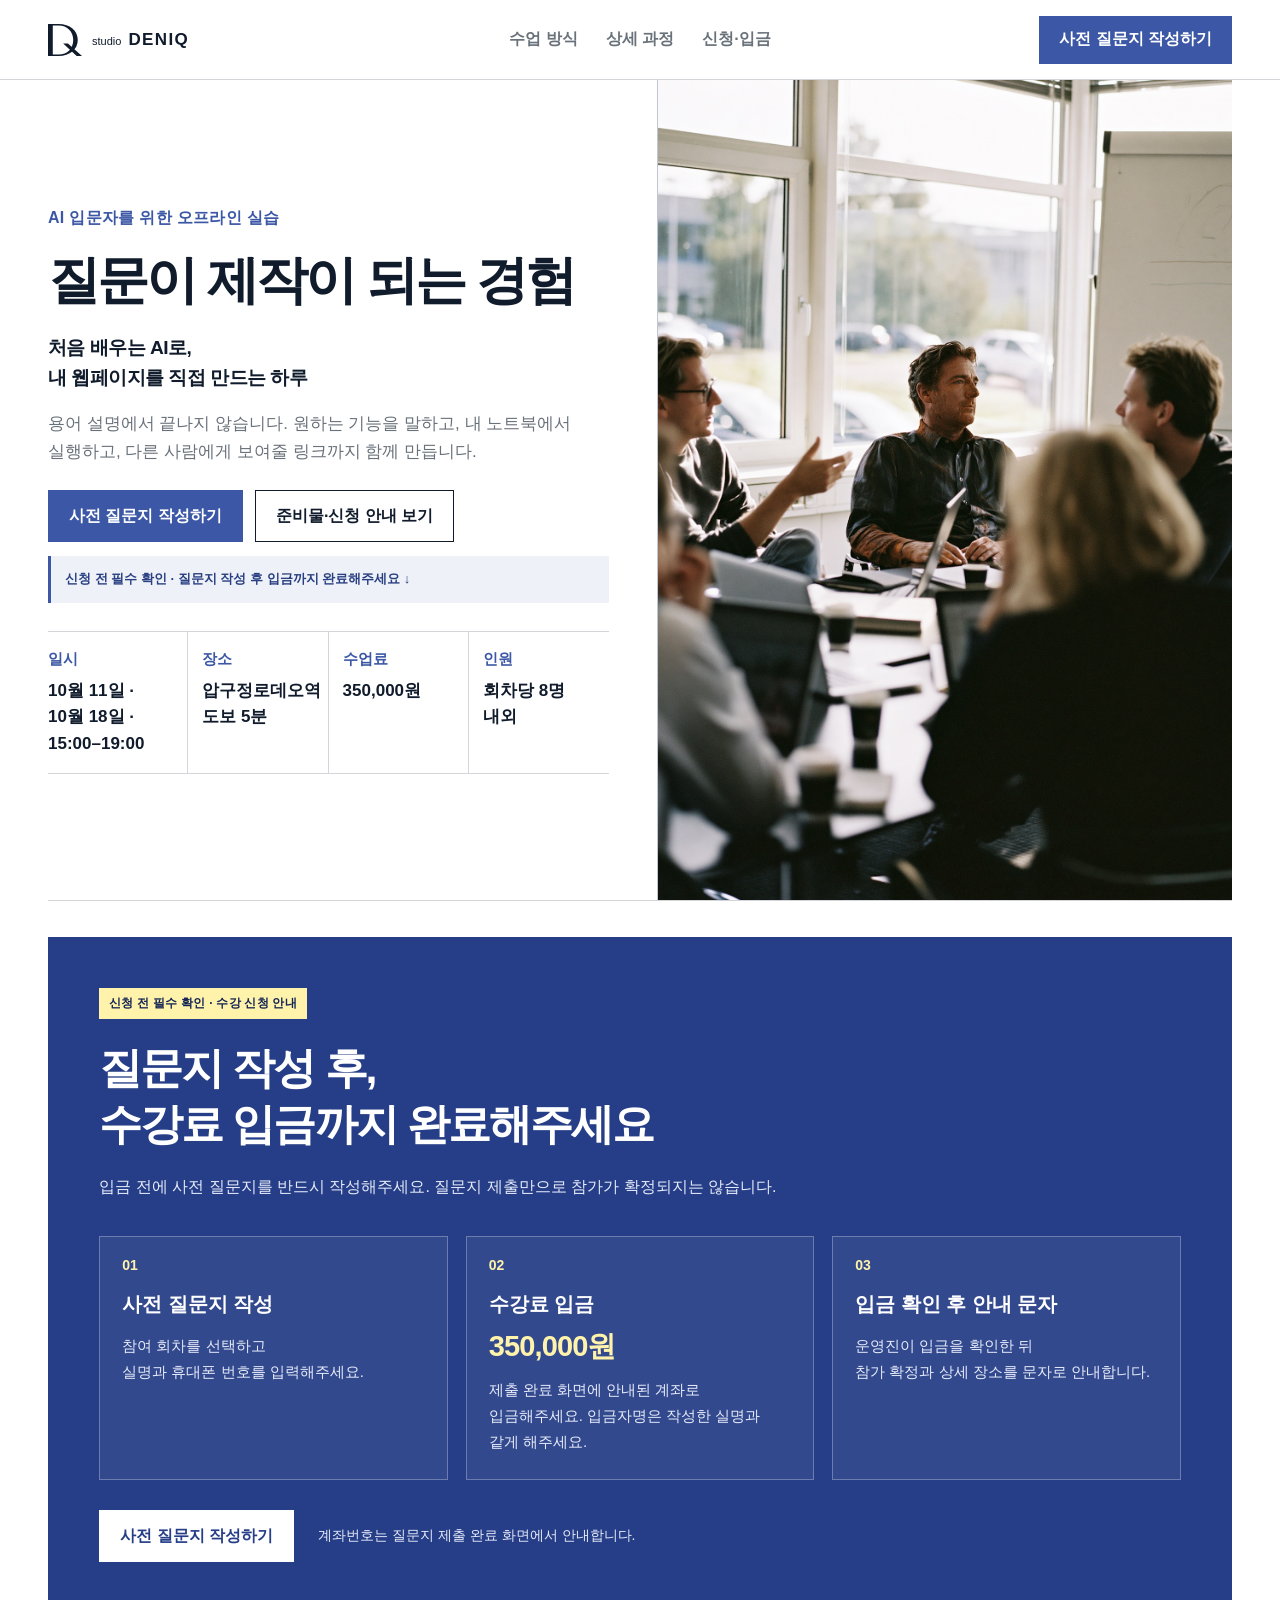
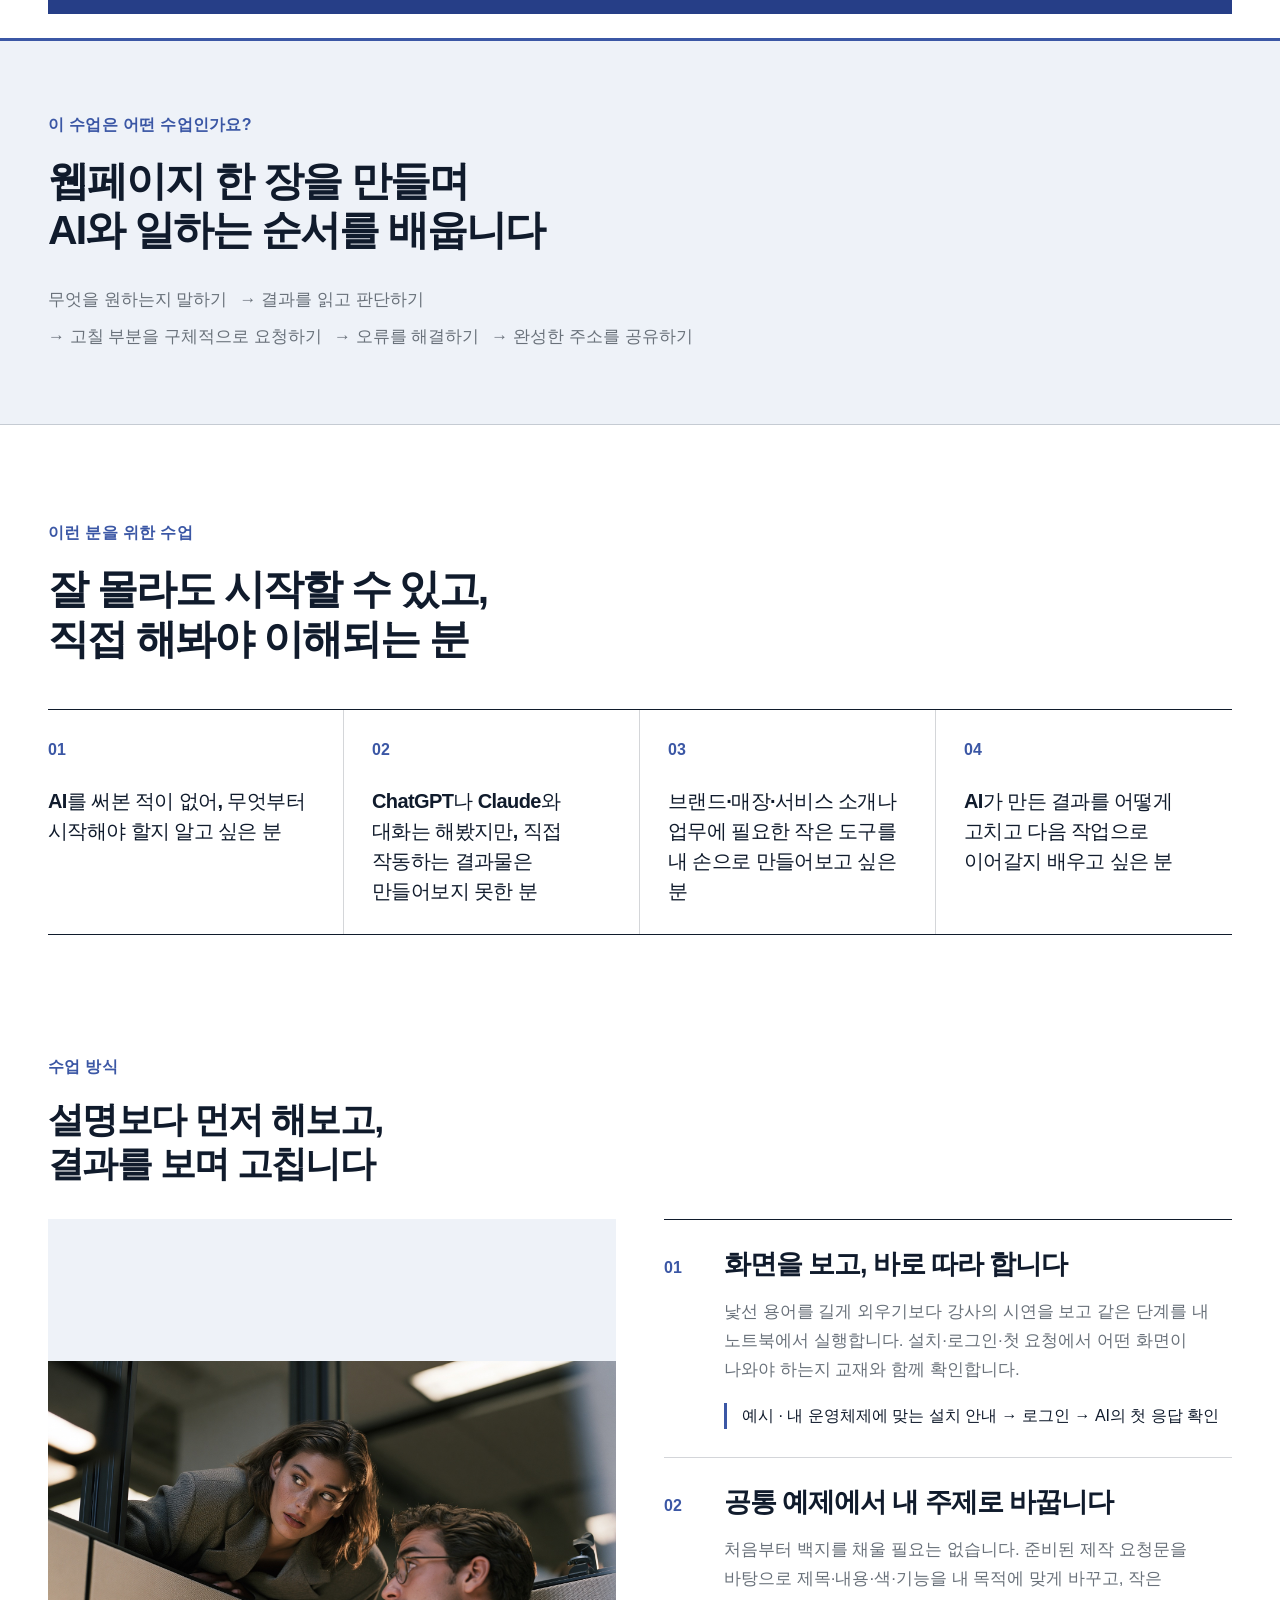
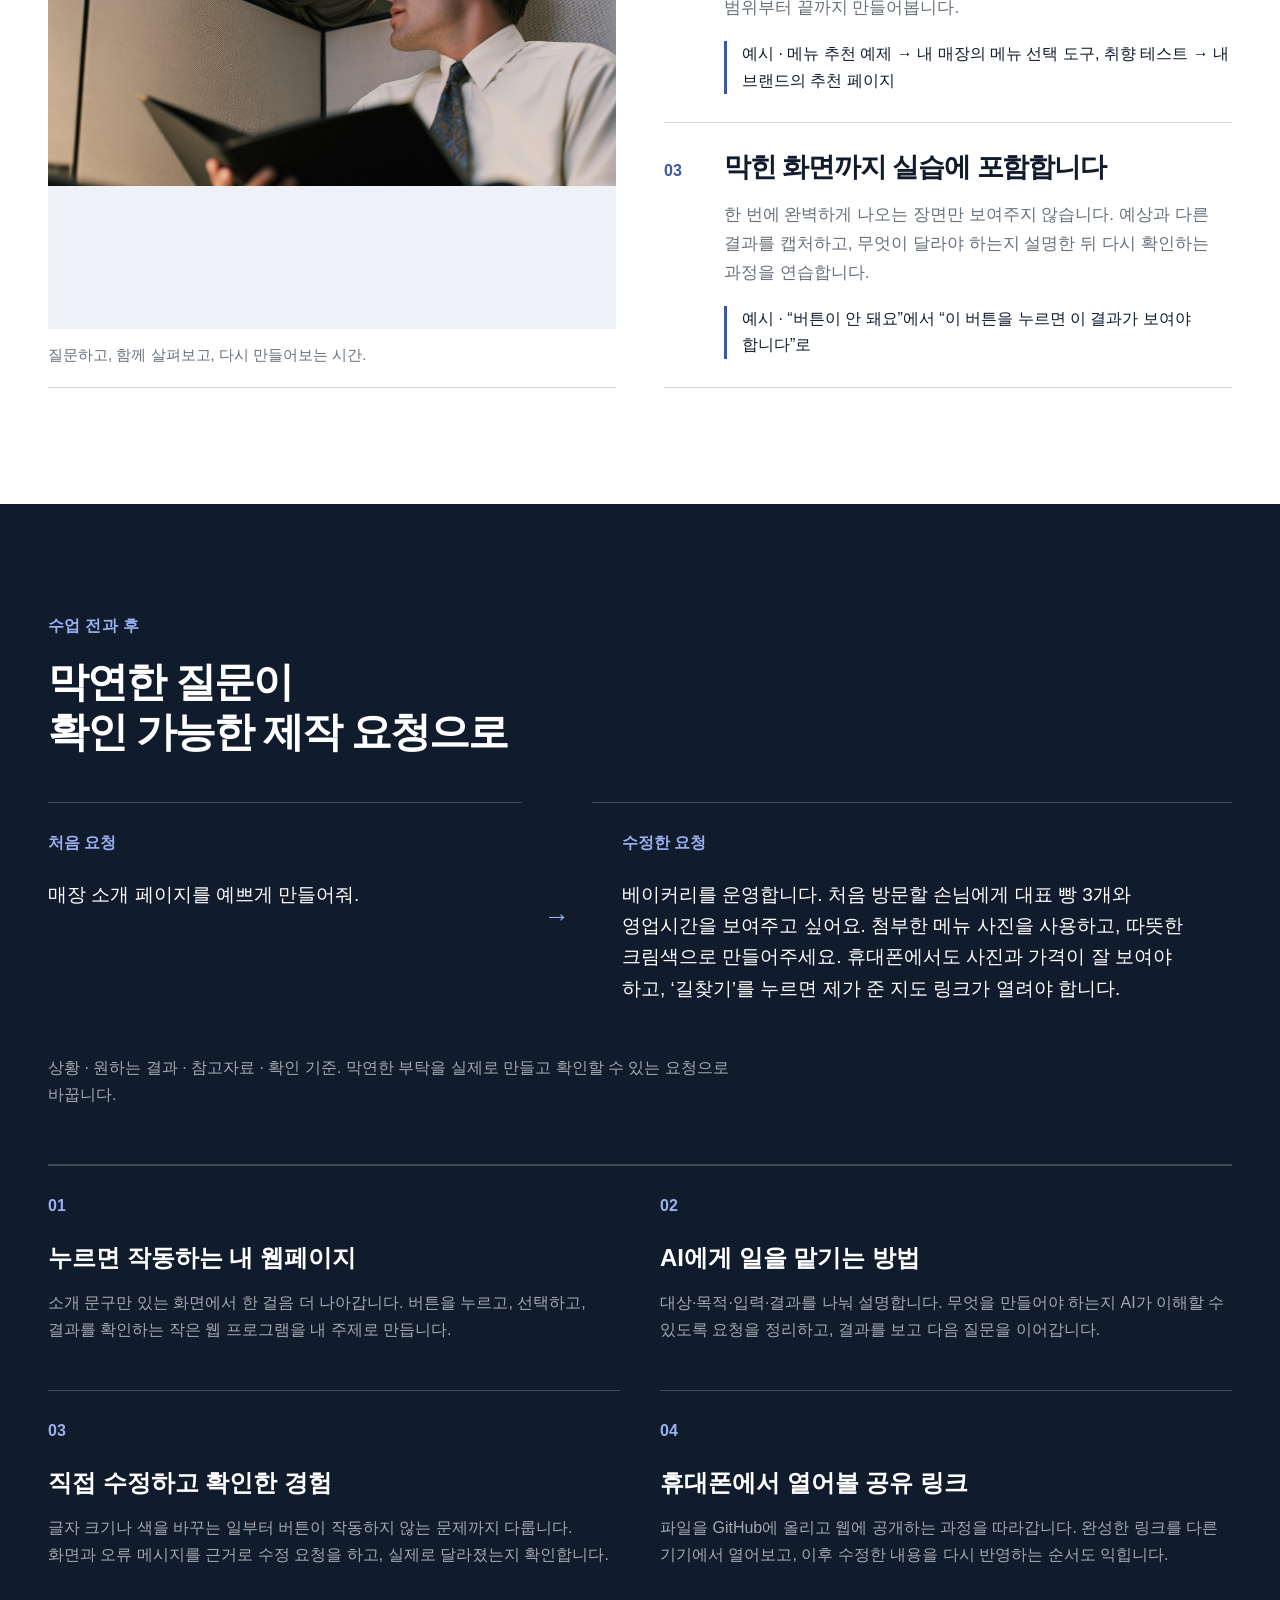
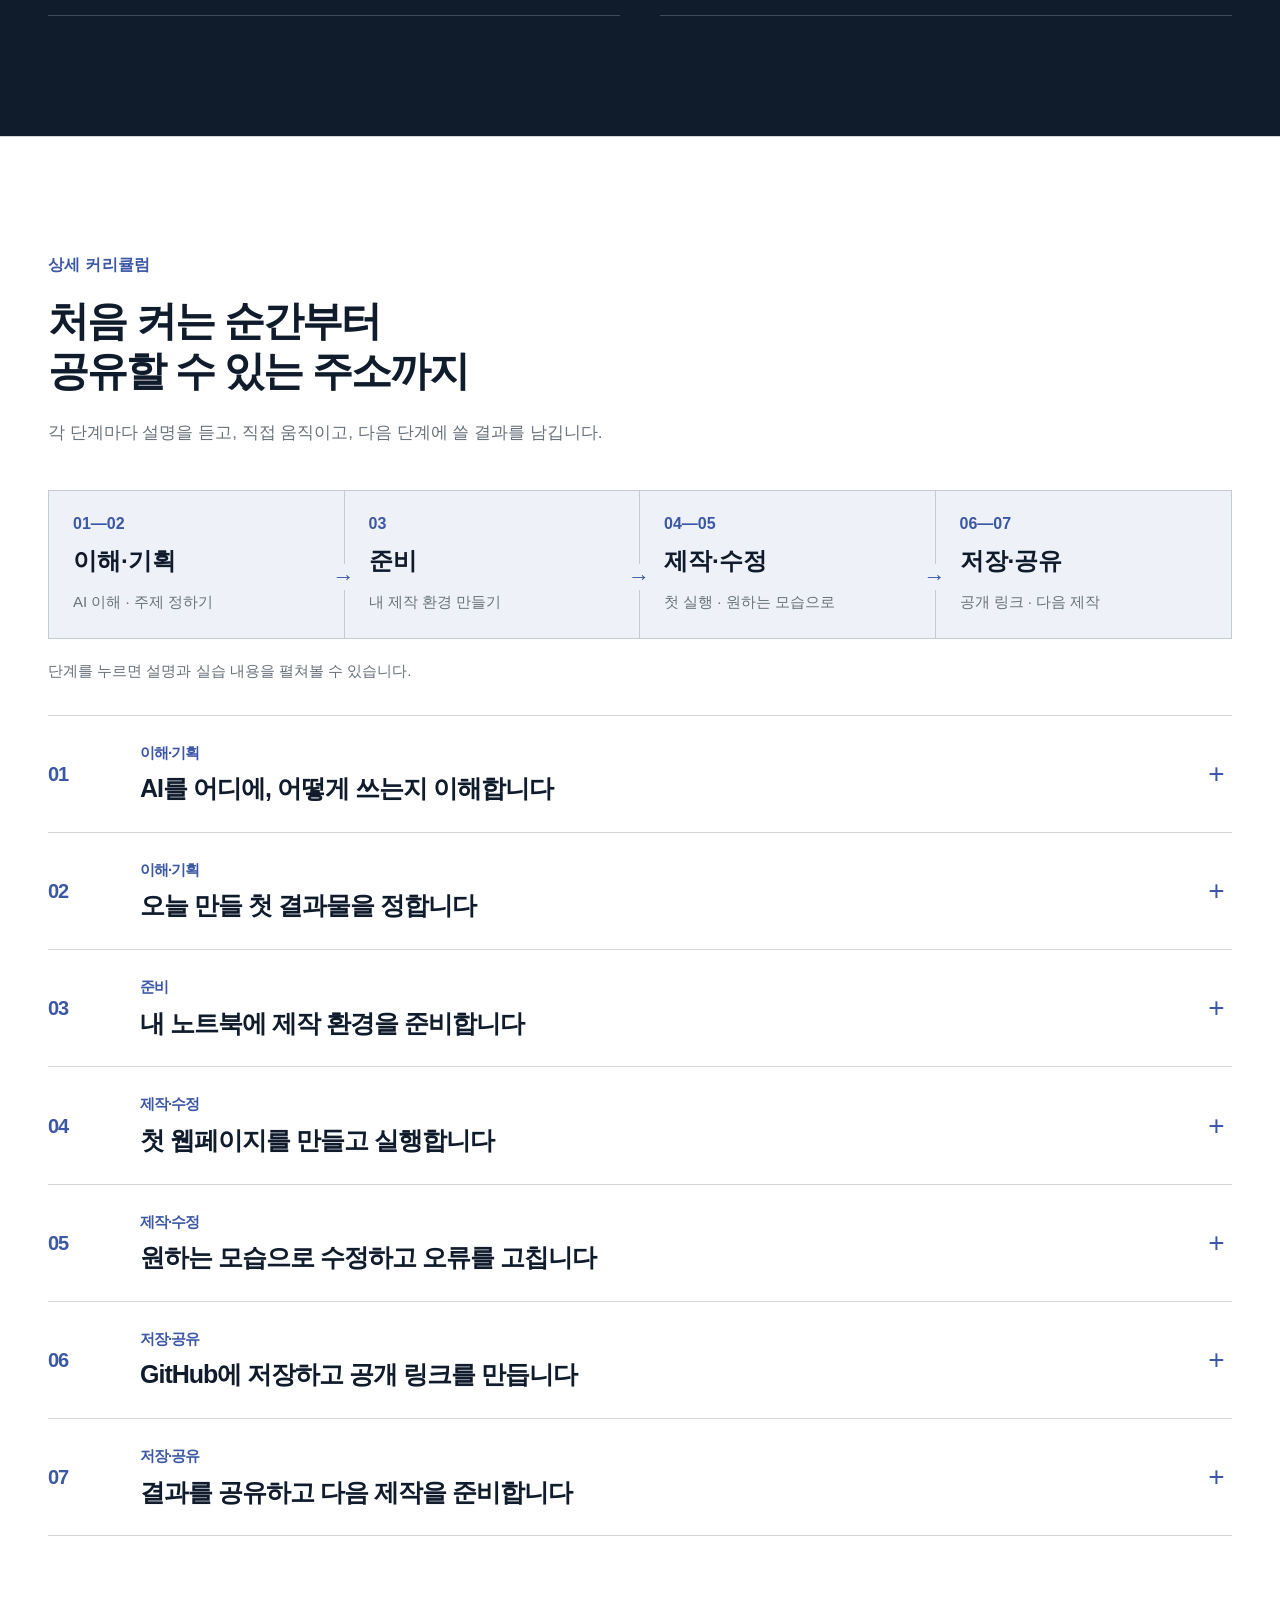
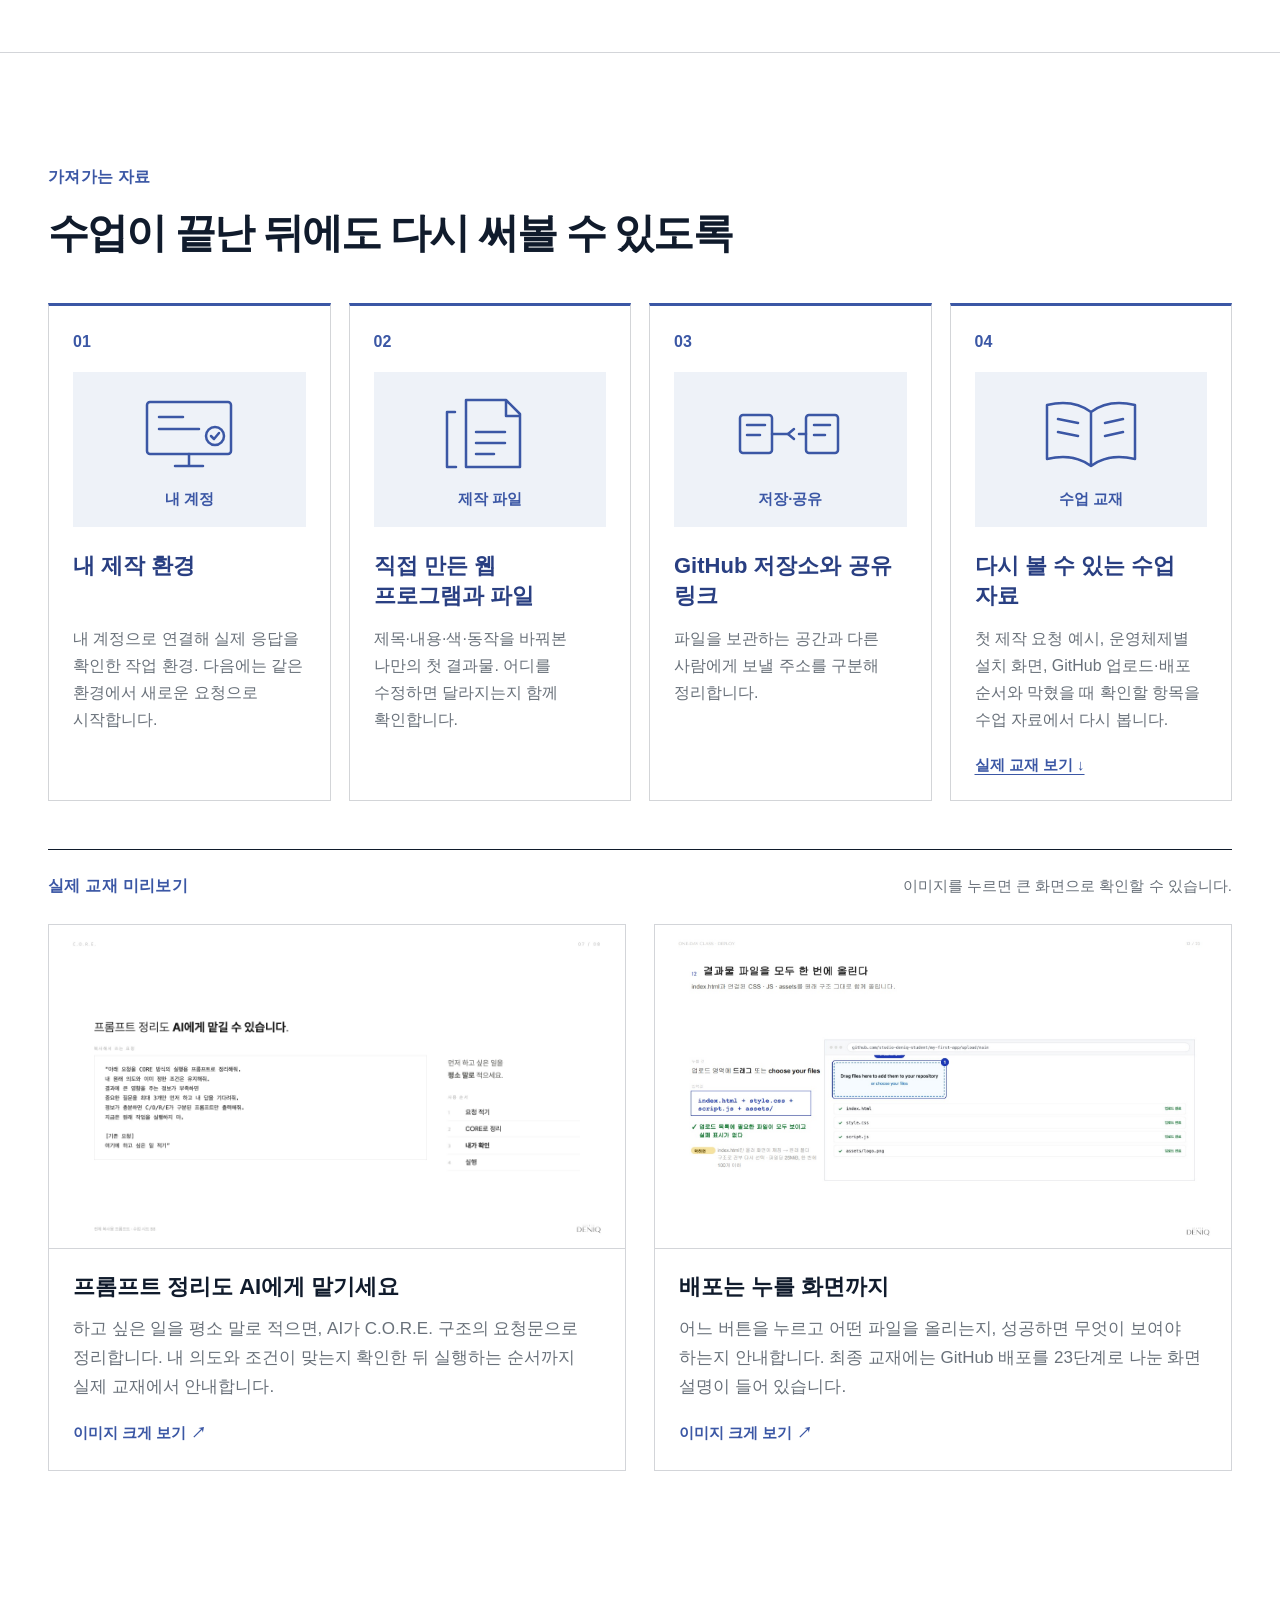
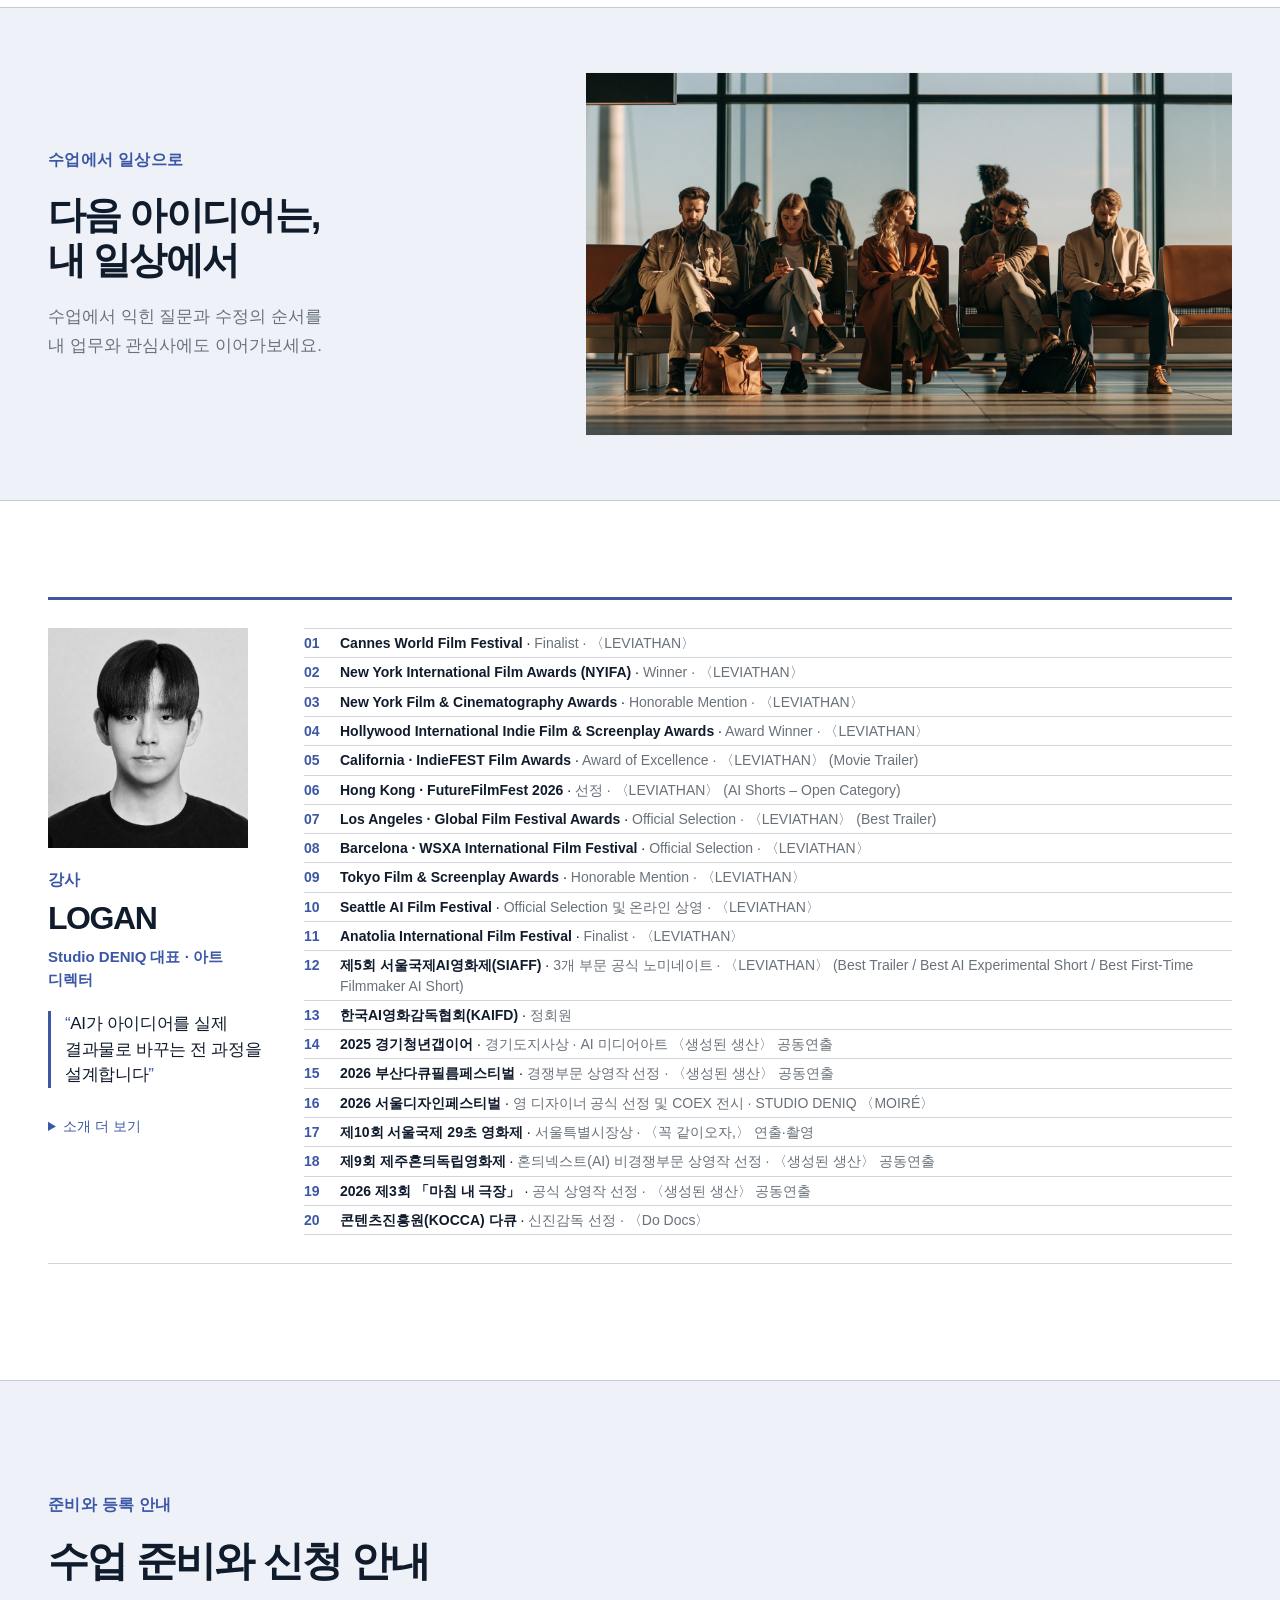
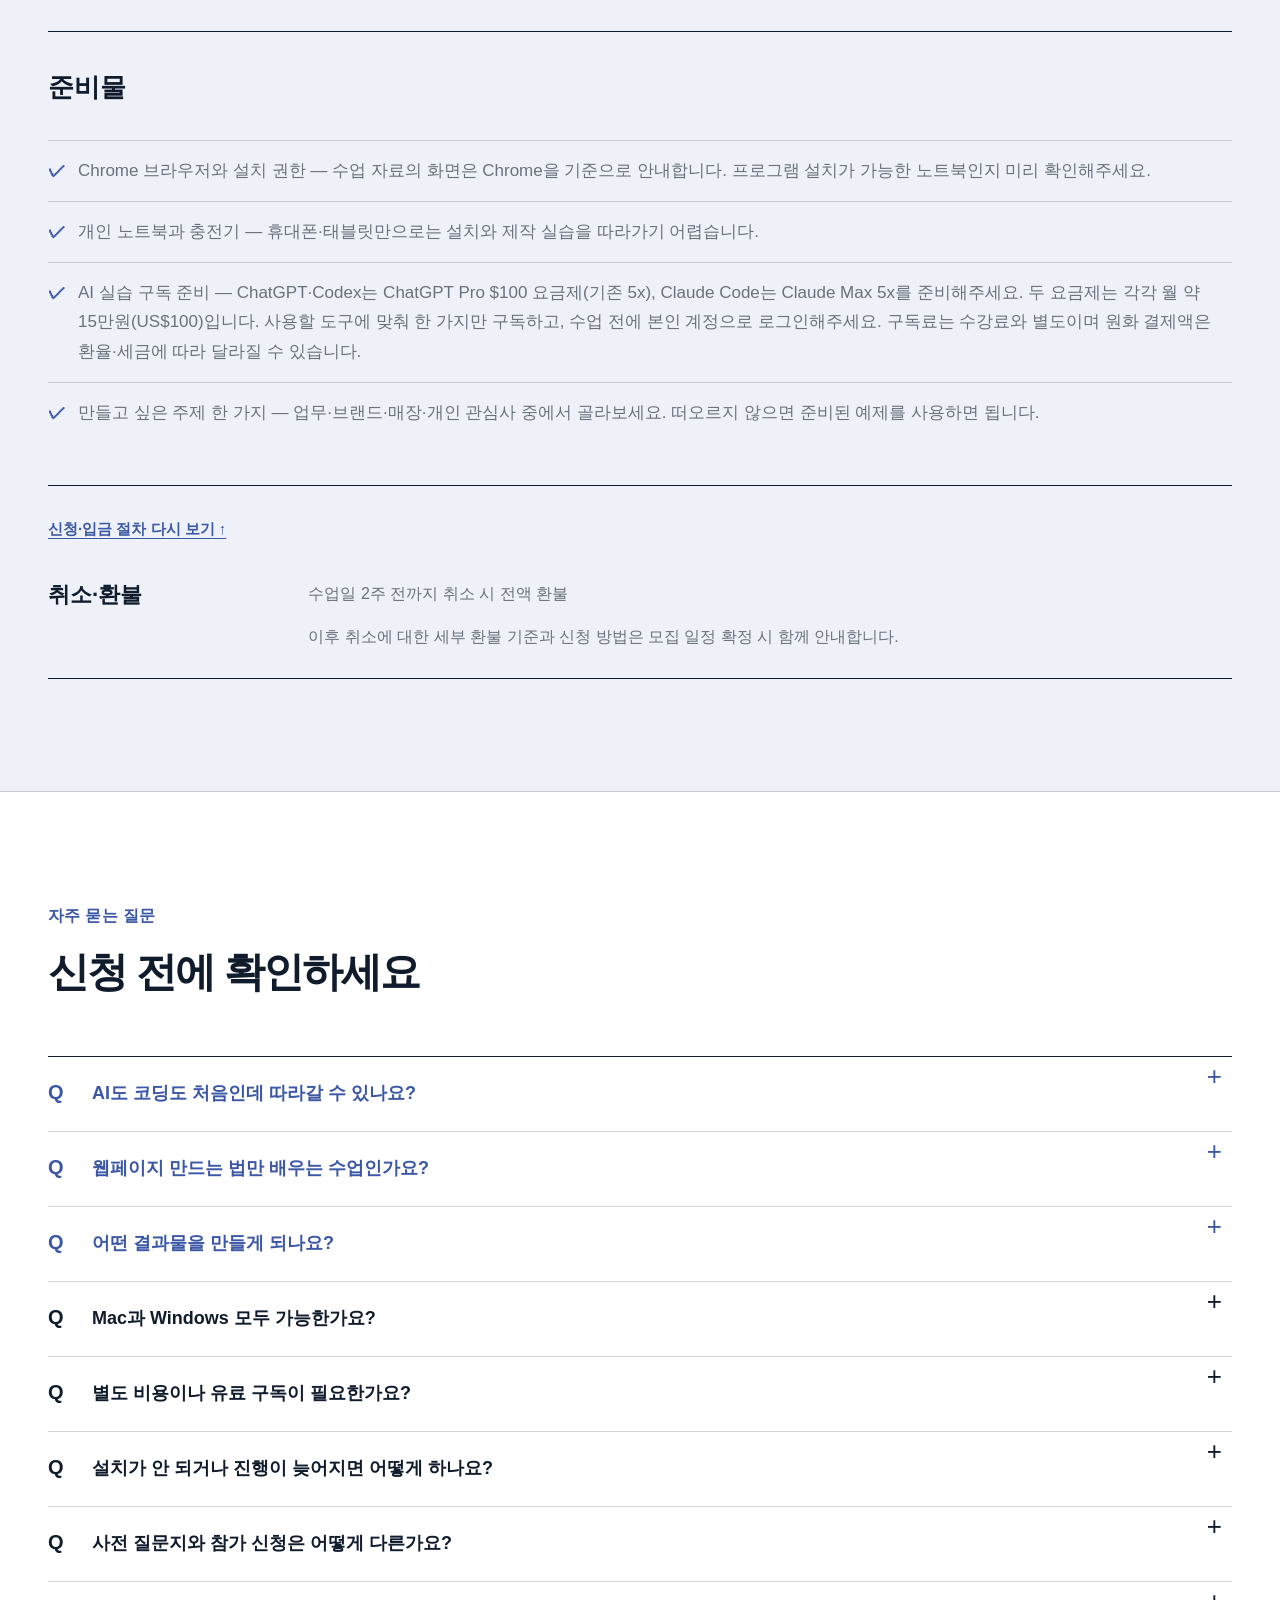
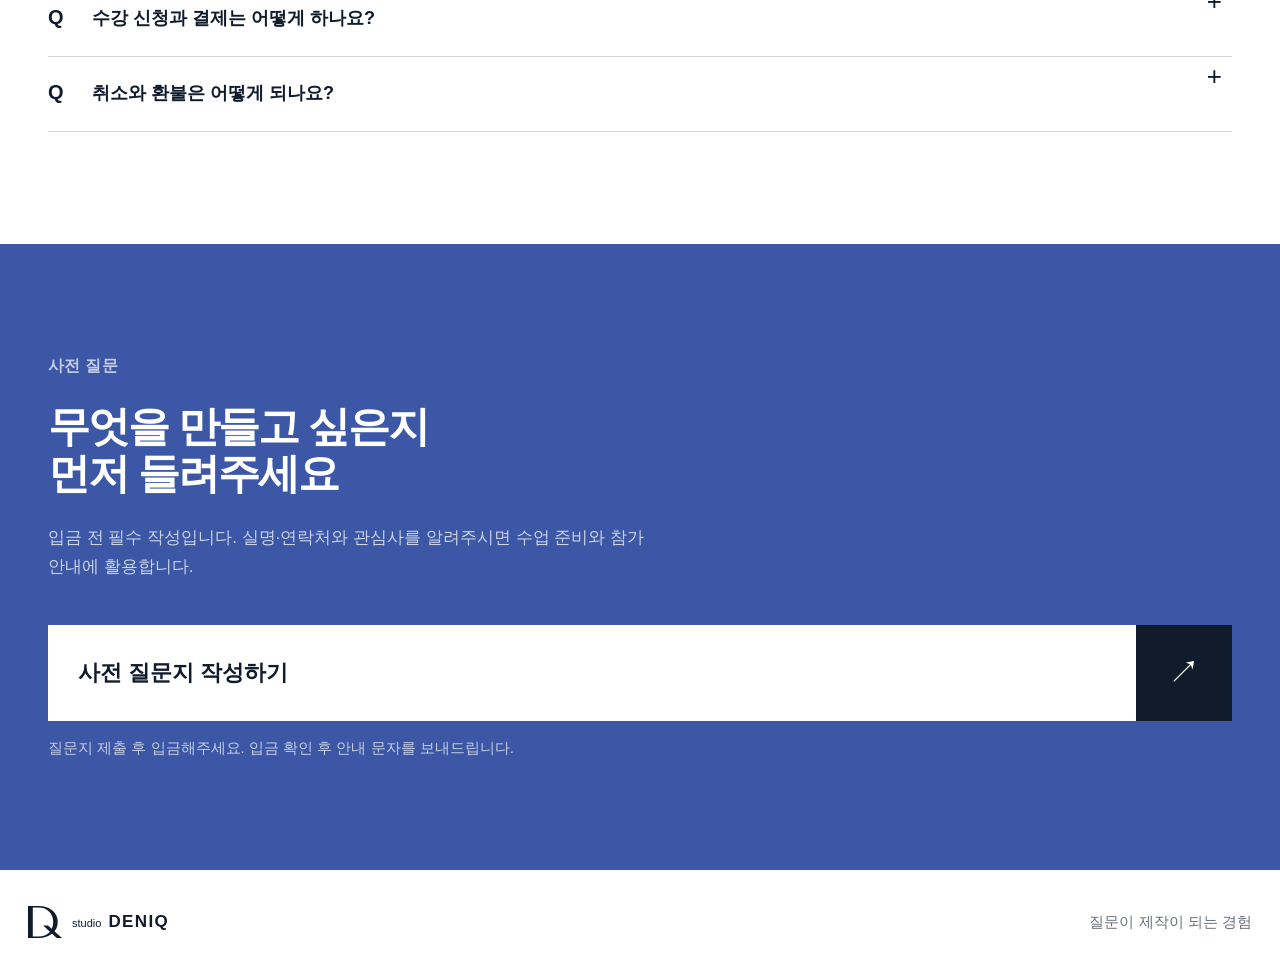
==== commit 2174bb3a: "Highlight enrollment payment steps and monthly AI subscription costs" ====
--- a/index.html
+++ b/index.html
@@ -6,8 +6,8 @@
   <meta name="theme-color" content="#ffffff">
   <meta name="description" content="AI가 처음이어도 내 웹페이지를 직접 만들고 수정해 공유하는 DENIQ AI 원데이클래스">
   <title>DENIQ AI 원데이클래스</title>
-  <link rel="stylesheet" href="./landing.css?v=20261003-registration">
-  <script type="module" src="./landing.js?v=20261003-registration"></script>
+  <link rel="stylesheet" href="./landing.css?v=20261003-registration-focus">
+  <script type="module" src="./landing.js?v=20261003-registration-focus"></script>
 </head>
 <body>
   <a class="skip-link" href="#main">본문으로 바로가기</a>
@@ -20,7 +20,7 @@
     <nav class="site-nav" aria-label="페이지 메뉴">
       <a href="#method">수업 방식</a>
       <a href="#curriculum">상세 과정</a>
-      <a href="#payment">준비·신청</a>
+      <a href="#bank">신청·입금</a>
     </nav>
     <a class="header-cta" href="./survey.html" data-course-cta>사전 질문지 작성하기</a>
   </header>
@@ -41,7 +41,7 @@
           <a class="button button-primary" href="./survey.html" data-course-cta>사전 질문지 작성하기</a>
           <a class="button button-quiet" href="#payment">준비물·신청 안내 보기</a>
         </div>
-        <p class="hero-registration">사전 질문지 작성 → 수강료 입금 → 입금 확인 후 안내 문자</p>
+        <a class="hero-registration" href="#bank">신청 전 필수 확인 · 질문지 작성 후 입금까지 완료해주세요 <span aria-hidden="true">↓</span></a>
         <dl class="hero-facts" aria-label="수업 운영 정보">
           <div><dt>일시</dt><dd data-operation="schedule">10월 11일 · 10월 18일 · 15:00–19:00</dd></div>
           <div><dt>장소</dt><dd data-operation="venue">압구정로데오역<br>도보 5분</dd></div>
@@ -53,6 +53,18 @@
       <figure class="hero-media">
         <img src="./assets/photo-meeting-v1.jpg" alt="햇빛이 드는 공간에서 테이블에 둘러앉아 대화하는 사람들" width="1200" height="1600" fetchpriority="high" data-hero-image>
       </figure>
+    </section>
+
+    <section class="registration-panel section-shell" id="bank" aria-labelledby="registration-title">
+      <p class="registration-label">신청 전 필수 확인 · 수강 신청 안내</p>
+      <h2 id="registration-title">질문지 작성 후,<br>수강료 입금까지 완료해주세요</h2>
+      <p class="depositor-guide">입금 전에 사전 질문지를 반드시 작성해주세요. 질문지 제출만으로 참가가 확정되지는 않습니다.</p>
+      <ol class="registration-steps">
+        <li><strong>사전 질문지 작성</strong><span>참여 회차를 선택하고<br>실명과 휴대폰 번호를 입력해주세요.</span></li>
+        <li><strong>수강료 입금</strong><b class="registration-price" data-payment-amount>350,000원</b><span>제출 완료 화면에 안내된 계좌로 입금해주세요. 입금자명은 작성한 실명과 같게 해주세요.</span></li>
+        <li><strong>입금 확인 후 안내 문자</strong><span>운영진이 입금을 확인한 뒤<br>참가 확정과 상세 장소를 문자로 안내합니다.</span></li>
+      </ol>
+      <div class="registration-bottom"><a class="button registration-cta" href="./survey.html" data-course-cta>사전 질문지 작성하기</a><p>계좌번호는 질문지 제출 완료 화면에서 안내합니다.</p></div>
     </section>
 
     <section class="promise section-shell" id="promise" aria-labelledby="promise-title">
@@ -176,18 +188,8 @@
             <h3>준비물</h3>
             <ul data-preparation><li>실습에 사용할 개인 노트북과 충전기</li></ul>
           </article>
-          <article class="payment-panel" id="bank">
-            <h3>수강 신청 안내</h3>
-            <p class="depositor-guide">입금 전에 사전 질문지를 반드시 작성해주세요.</p>
-            <ol class="registration-steps">
-              <li><strong>사전 질문지 작성</strong><span>참여 회차를 선택하고 실명과 휴대폰 번호를 입력해주세요.</span></li>
-              <li><strong>수강료 입금</strong><span>질문지 제출 완료 화면에 안내된 계좌로 <b data-payment-amount>350,000원</b>을 입금해주세요. 입금자명은 작성한 실명과 같게 해주세요.</span></li>
-              <li><strong>안내 문자 확인</strong><span>운영진이 입금을 확인한 뒤 참가 확정과 상세 장소를 문자로 안내합니다.</span></li>
-            </ol>
-            <a class="button button-primary" href="./survey.html" data-course-cta>사전 질문지 작성하기</a>
-            <p class="payment-scope">설문을 먼저 작성해야 입금 내역과 신청자를 확인할 수 있습니다.</p>
-          </article>
-        </div>
+        </div>
+        <a class="registration-return" href="#bank">신청·입금 절차 다시 보기 ↑</a>
         <div class="refund-row">
           <h3>취소·환불</h3>
           <p data-refund-policy>환불 기준 안내 예정</p>
--- a/landing.css
+++ b/landing.css
@@ -398,7 +398,7 @@
 .hero-facts dt { font-size: var(--meta-size); line-height: 1.5; }
 .hero-facts dd { font-size: 17px; line-height: 1.55; margin-top: 8px; overflow-wrap: normal; }
 .hero-facts [data-operation="venue"] { white-space: pre-line; }
-.hero-registration { margin: 14px 0 0; color: var(--muted); font-size: 13px; line-height: 1.7; }
+.hero-registration { display: block; margin: 14px 0 0; padding: 12px 14px; color: var(--blue-deep); background: var(--blue-wash); border-left: 3px solid var(--blue); font-size: 13px; line-height: 1.7; font-weight: 650; text-decoration: none; }
 .registration-steps { list-style: none; counter-reset: registration; padding: 0; margin: 26px 0; }
 .registration-steps li { position: relative; counter-increment: registration; padding: 18px 0 18px 40px; border-top: 1px solid var(--line); }
 .registration-steps li::before { content: counter(registration, decimal-leading-zero); position: absolute; left: 0; top: 19px; color: var(--blue); font-size: 14px; font-weight: 750; }
@@ -702,3 +702,28 @@
 .bank-details > div { display:grid;grid-template-columns:82px 1fr;gap:16px;padding:12px 0;border-bottom:1px solid var(--intake-row-border); }
 .bank-details dt { font-size:14px;color:#5c6774; }
 .bank-details dd { margin:0;font-size:16px;line-height:1.5;overflow-wrap:anywhere; }
+.registration-panel { margin-top: 36px; margin-bottom: 24px; padding: clamp(28px,4vw,54px); background: #263e87; color: #fff; }
+.registration-label { display: inline-block; margin: 0 0 22px; padding: 7px 10px; background: #fff3ab; color: #142554; font-size: 12px; font-weight: 800; letter-spacing: .02em; }
+.registration-panel h2 { margin: 0; font-size: clamp(27px,3.5vw,43px); line-height: 1.3; letter-spacing: -.045em; }
+.registration-panel .depositor-guide { max-width: 760px; margin: 20px 0 0; color: #e6ebfa; font-size: 16px; line-height: 1.8; }
+.registration-panel .registration-steps { display: grid; grid-template-columns: repeat(3,minmax(0,1fr)); gap: 18px; margin: 34px 0 30px; }
+.registration-panel .registration-steps li { padding: 52px 22px 24px; border: 1px solid rgba(255,255,255,.28); background: rgba(255,255,255,.06); }
+.registration-panel .registration-steps li::before { top: 20px; left: 22px; color: #fff3ab; font-size: 14px; }
+.registration-panel .registration-steps strong { margin-bottom: 14px; color: #fff; font-size: 20px; line-height: 1.5; }
+.registration-panel .registration-steps span { color: #e6ebfa; font-size: 15px; }
+.registration-price { display: block; margin: -4px 0 13px; color: #fff3ab; font-size: 29px; line-height: 1.2; letter-spacing: -.03em; }
+.registration-bottom { display: flex; gap: 24px; align-items: center; flex-wrap: wrap; }
+.registration-bottom p { margin: 0; font-size: 14px; line-height: 1.7; color: #e6ebfa; }
+.registration-cta { background: white; color: #263e87; border: 1px solid white; }
+.registration-panel :focus-visible { outline-color: #fff3ab; }
+.logistics-grid > .preparation-panel:only-child { grid-column: 1/-1; padding-right: 0; border-right: 0; }
+.registration-return { display: inline-flex; margin-top: 22px; min-height: 44px; align-items: center; color: var(--blue); font-size: 15px; font-weight: 700; text-underline-offset: 4px; }
+@media(max-width:760px) {
+  .registration-panel { margin-top: 20px; padding: 26px 20px; }
+  .registration-panel .registration-steps { grid-template-columns: 1fr; gap: 12px; margin-block: 26px; }
+  .registration-panel .registration-steps li { padding: 20px 18px 20px 54px; }
+  .registration-panel .registration-steps li::before { top: 24px; left: 18px; }
+  .registration-panel .registration-steps strong { font-size: 18px; margin-bottom: 9px; }
+  .registration-bottom { gap: 16px; }
+  .registration-cta { width: 100%; justify-content: center; }
+}
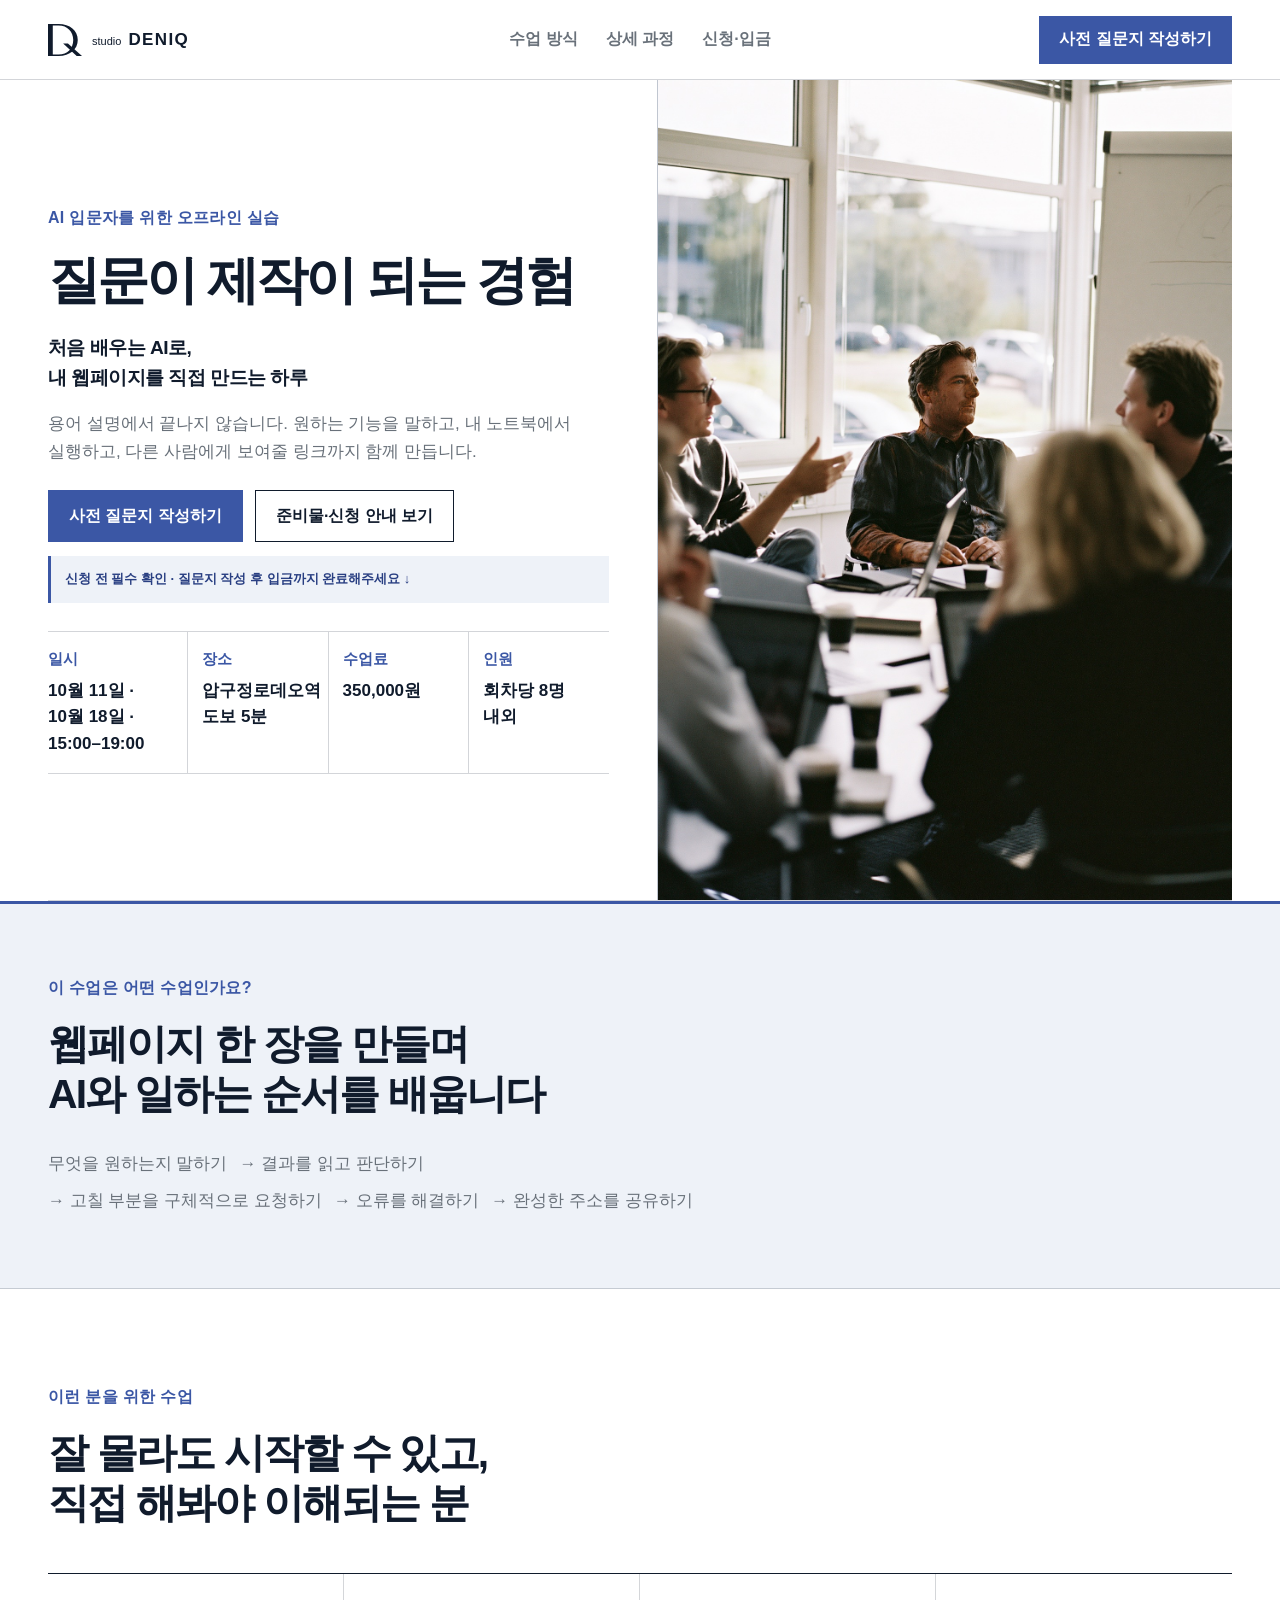
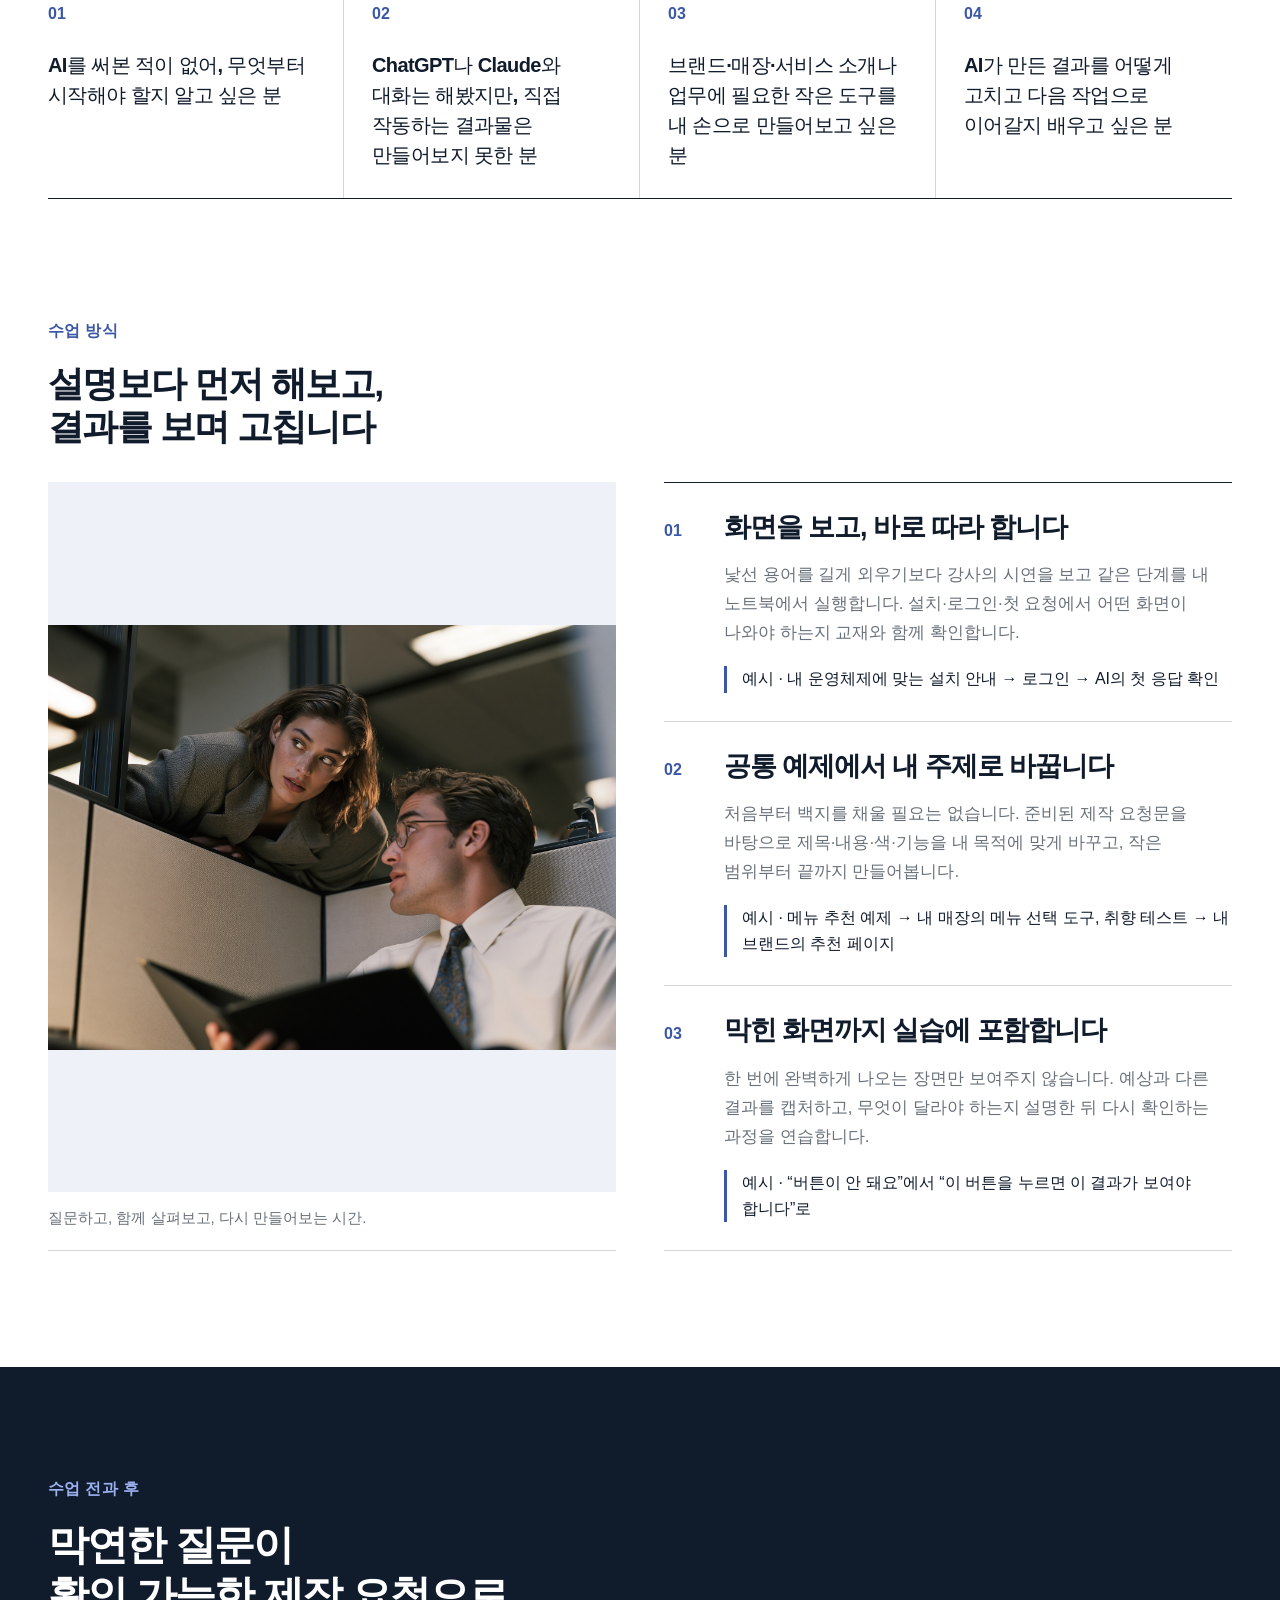
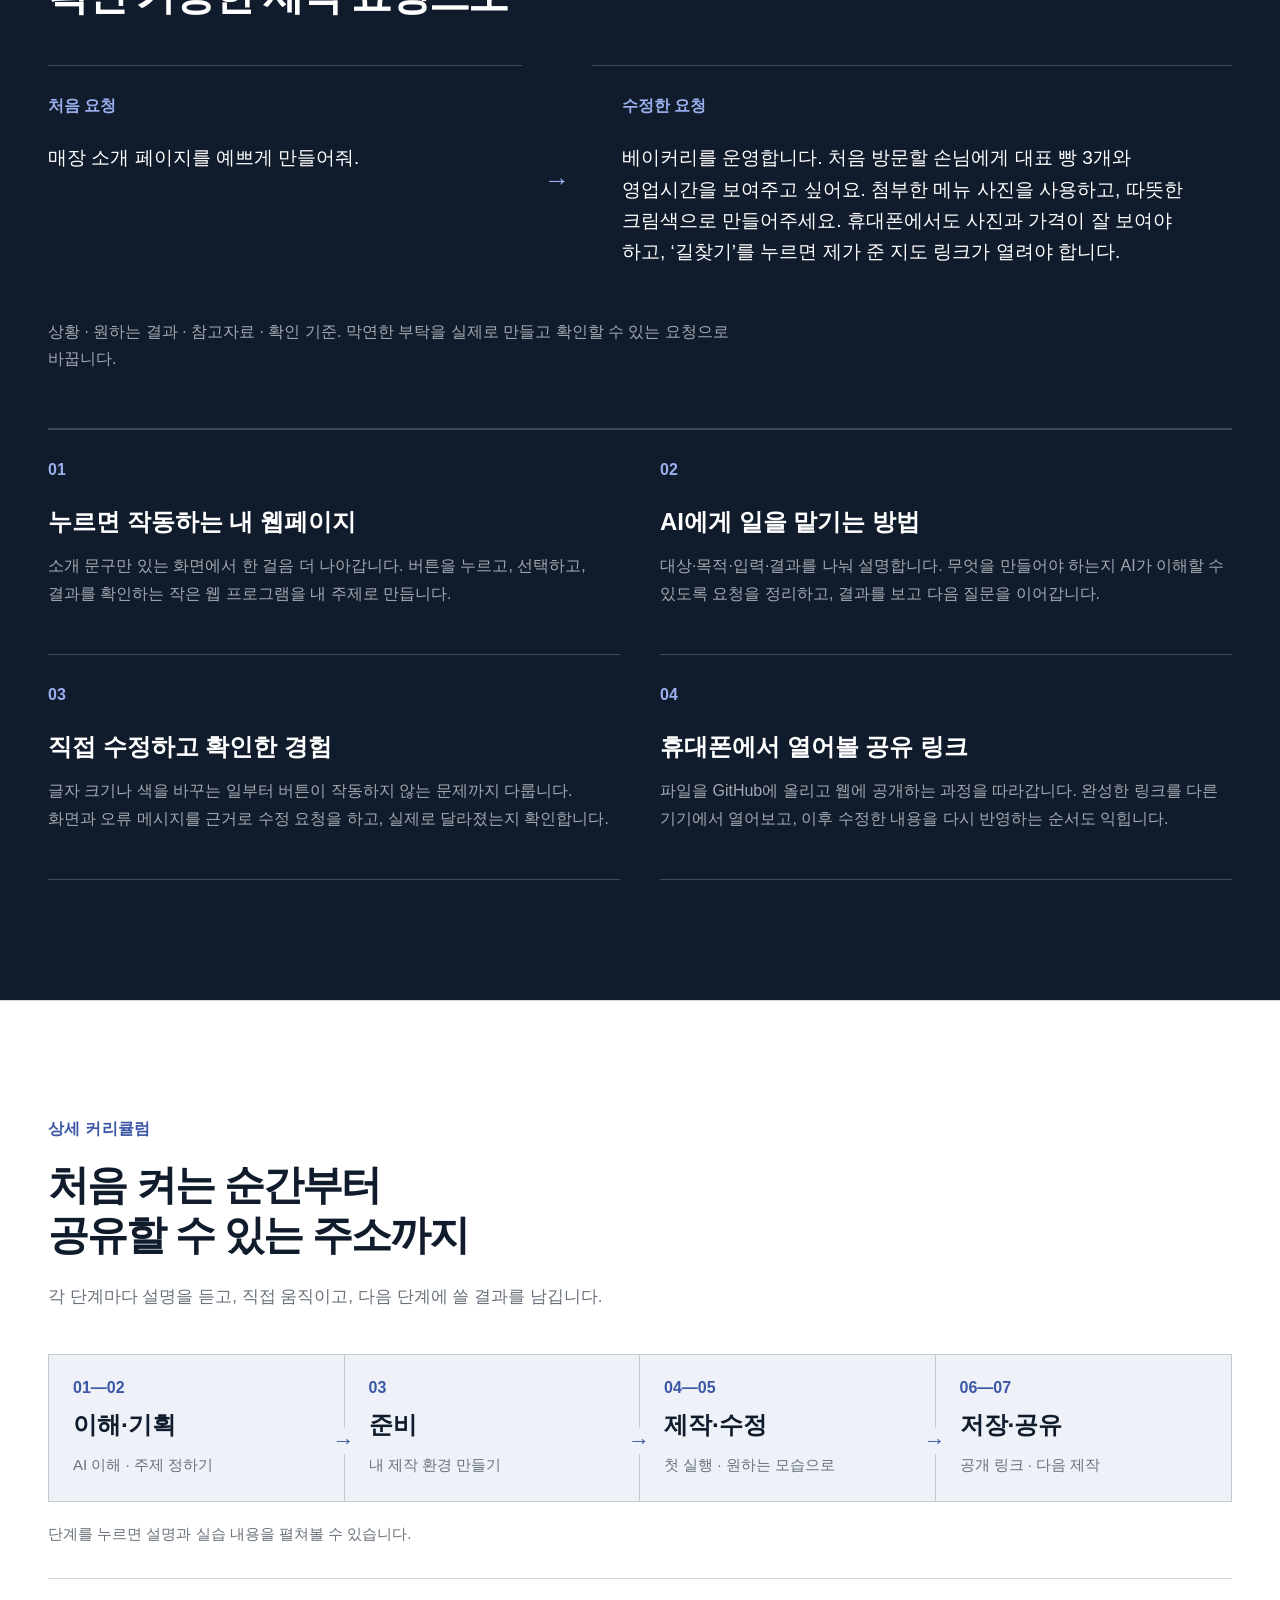
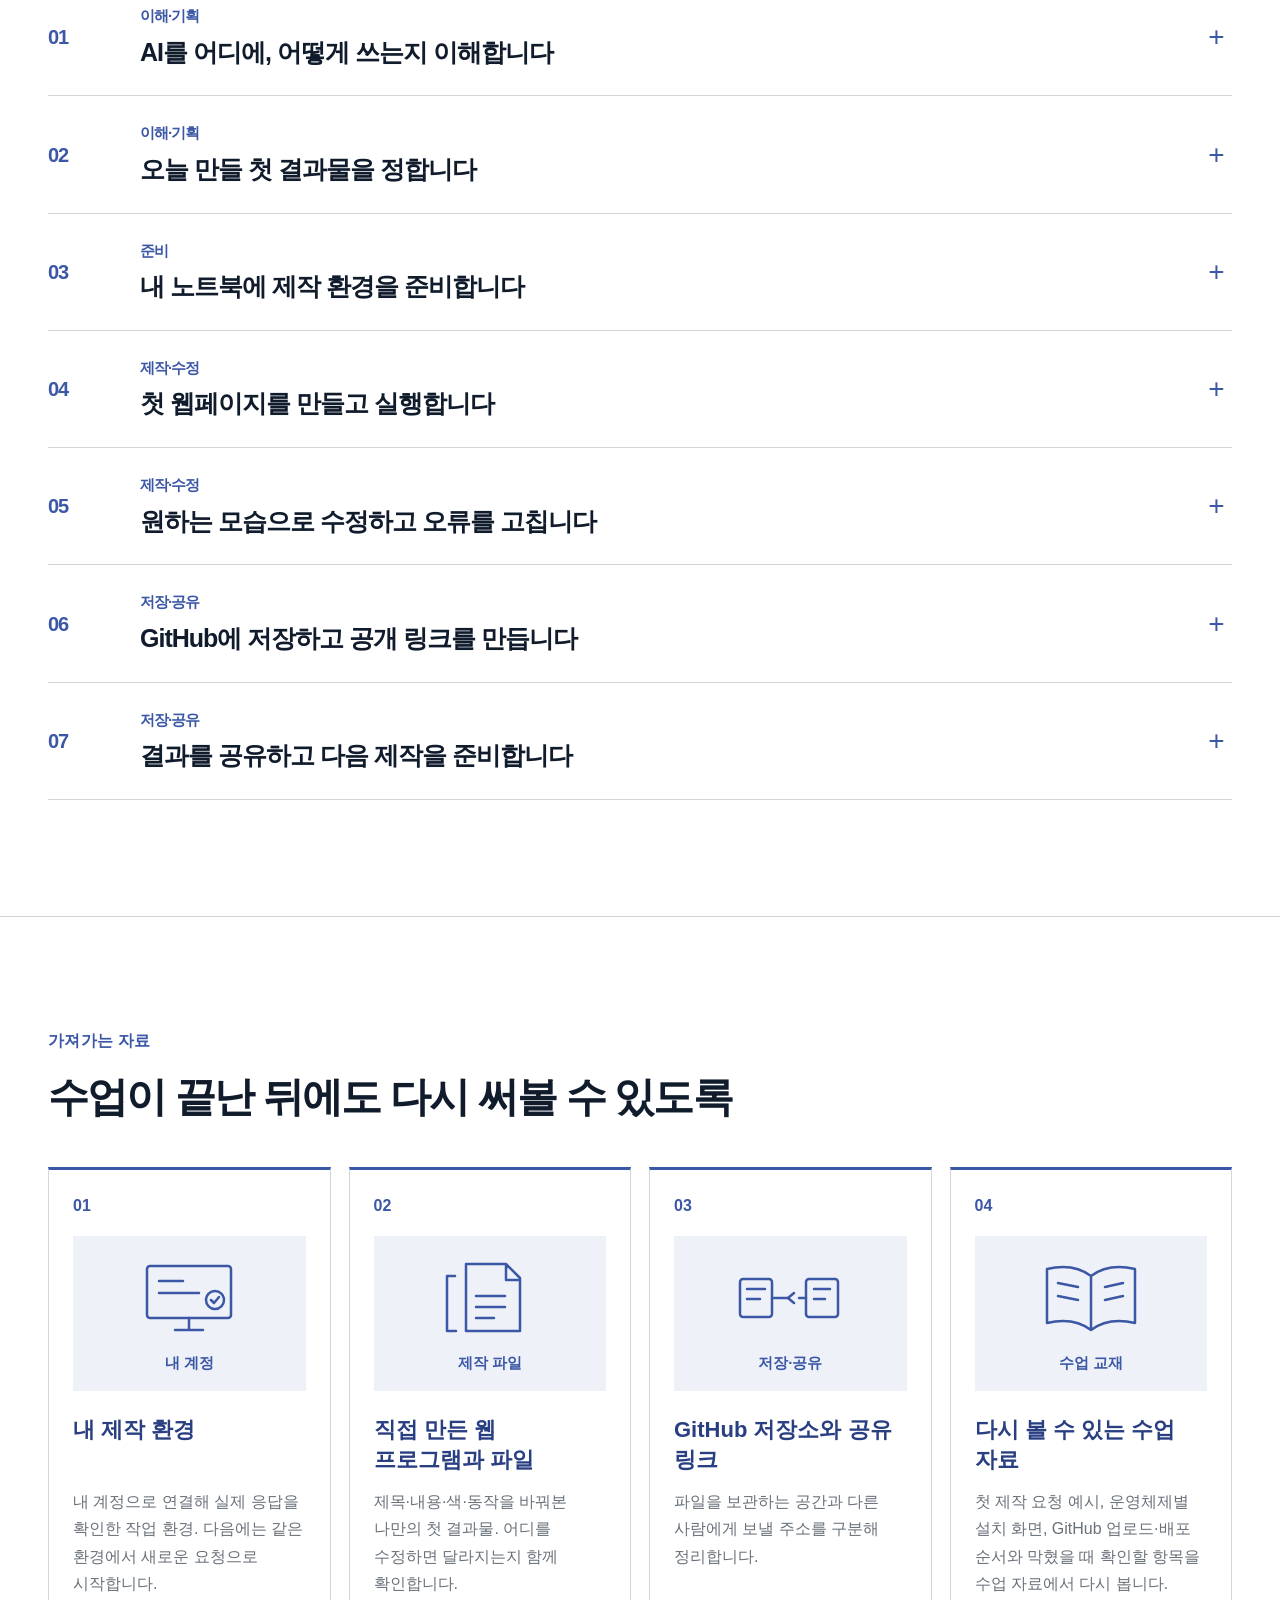
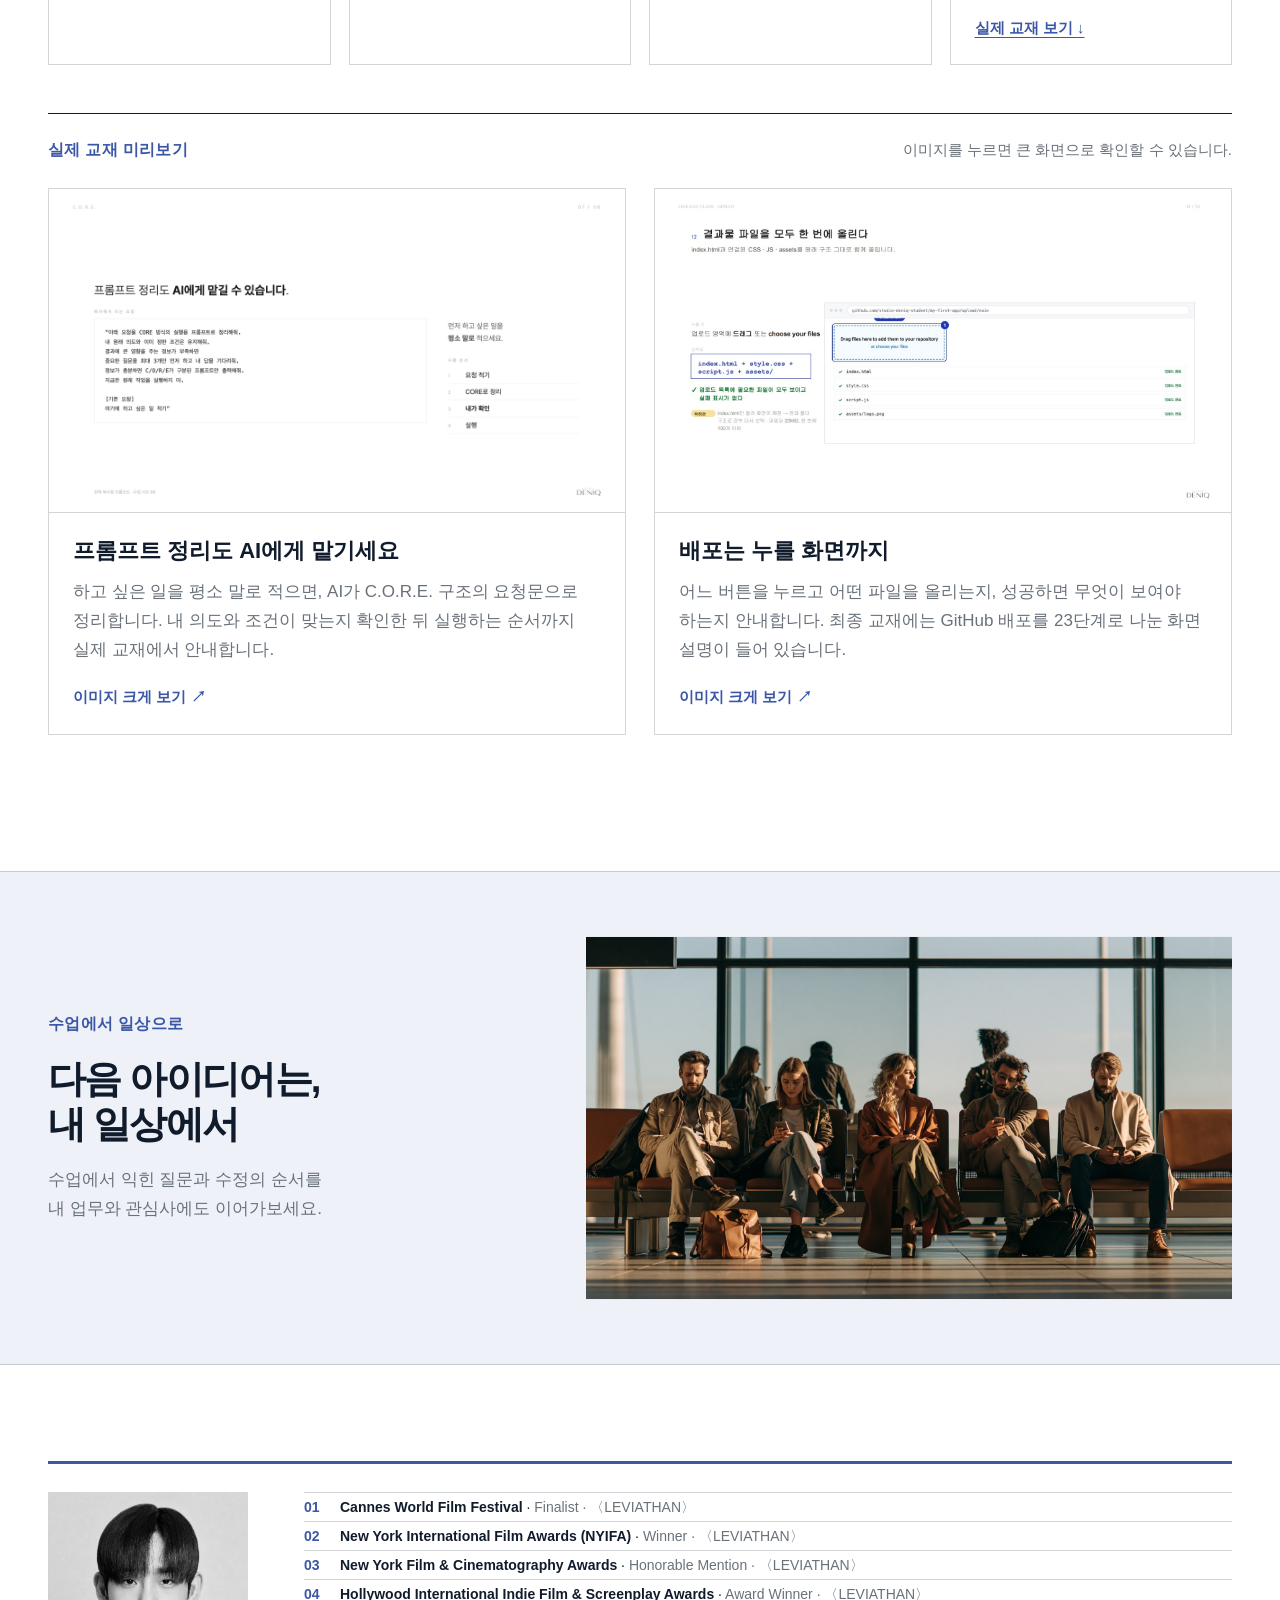
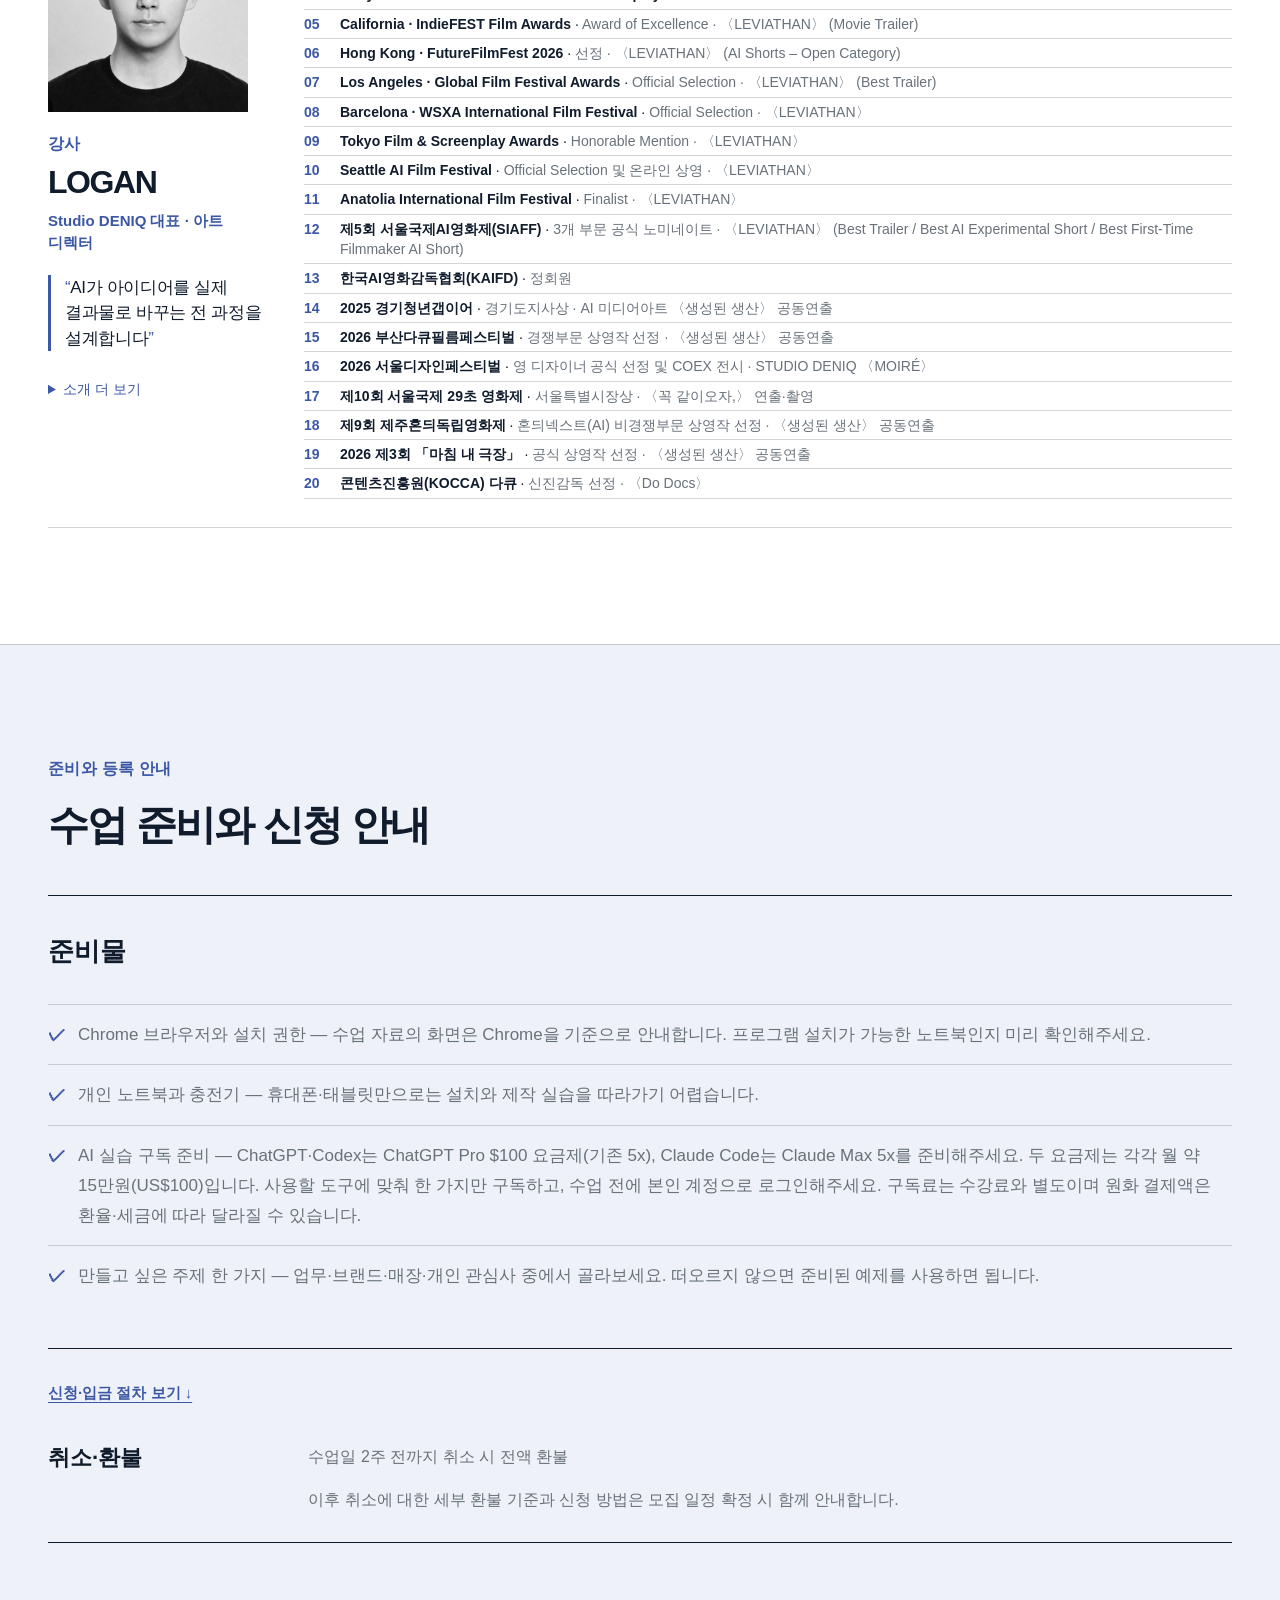
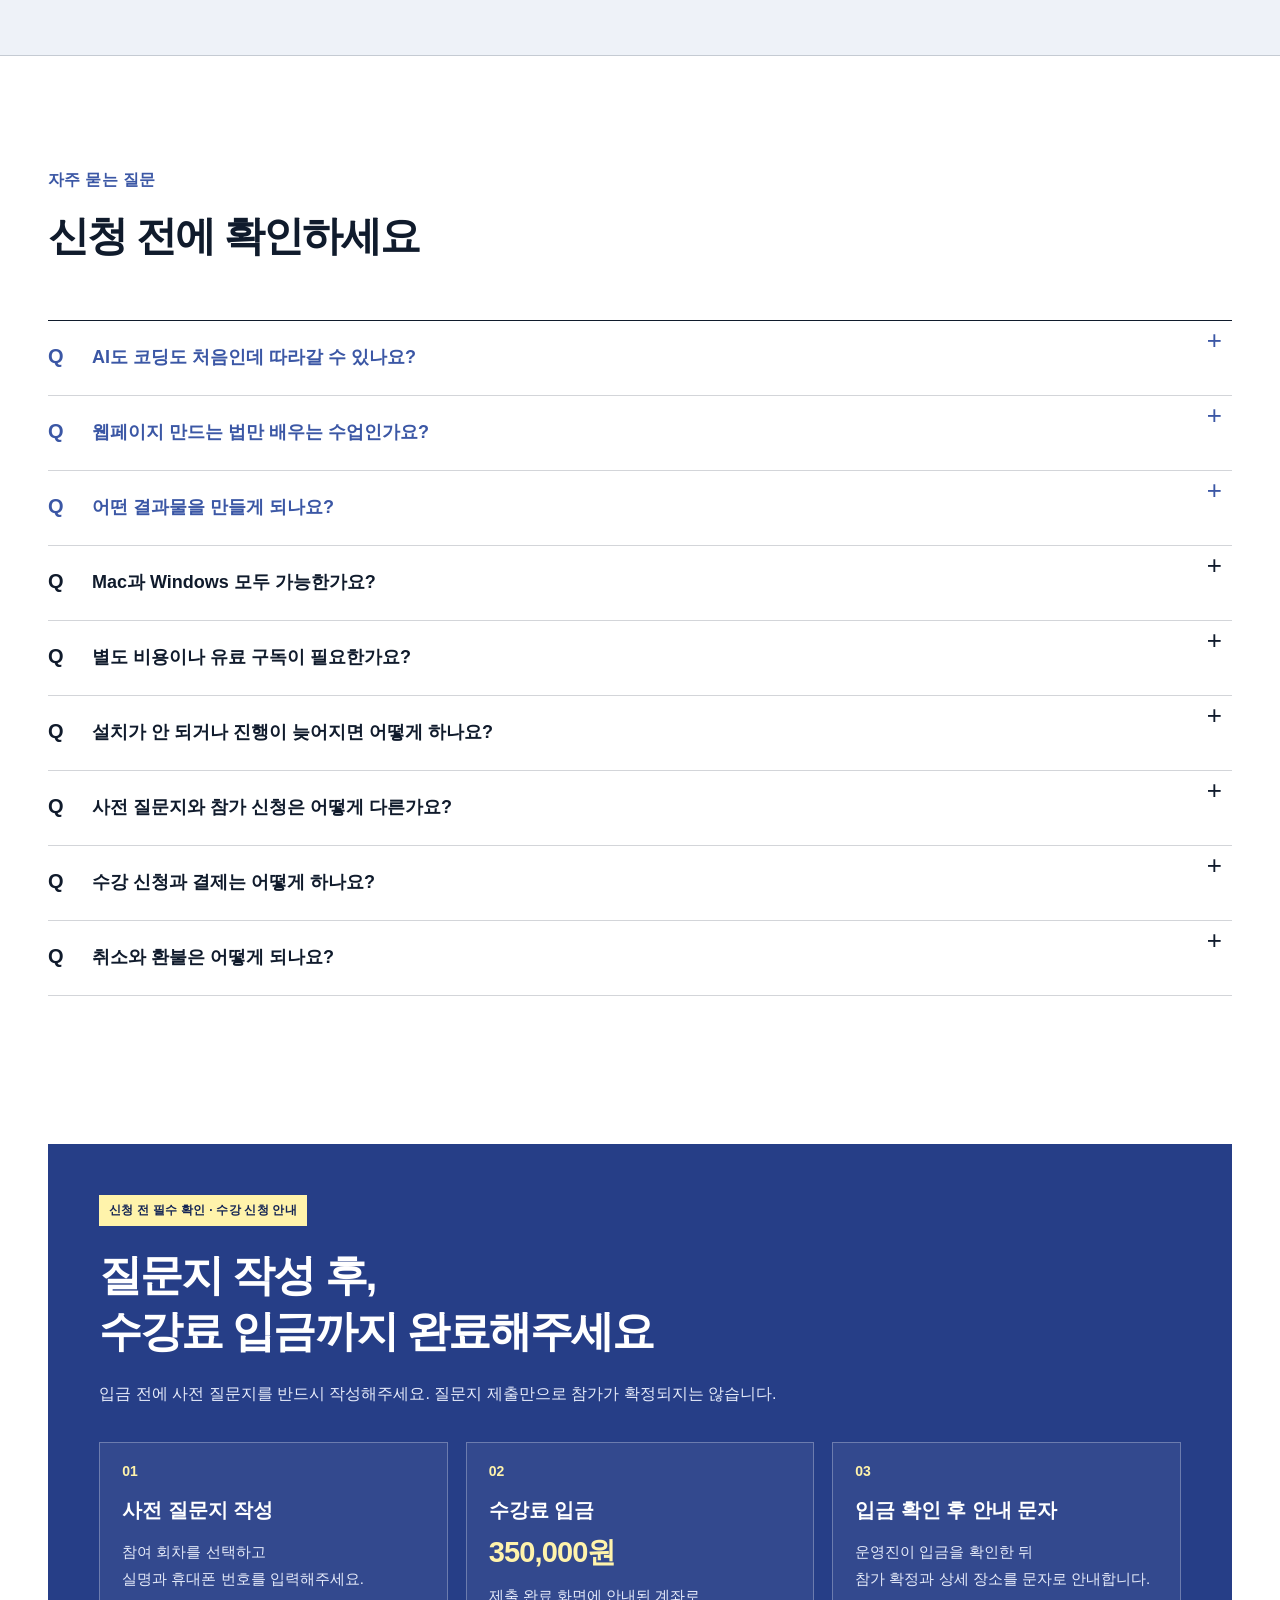
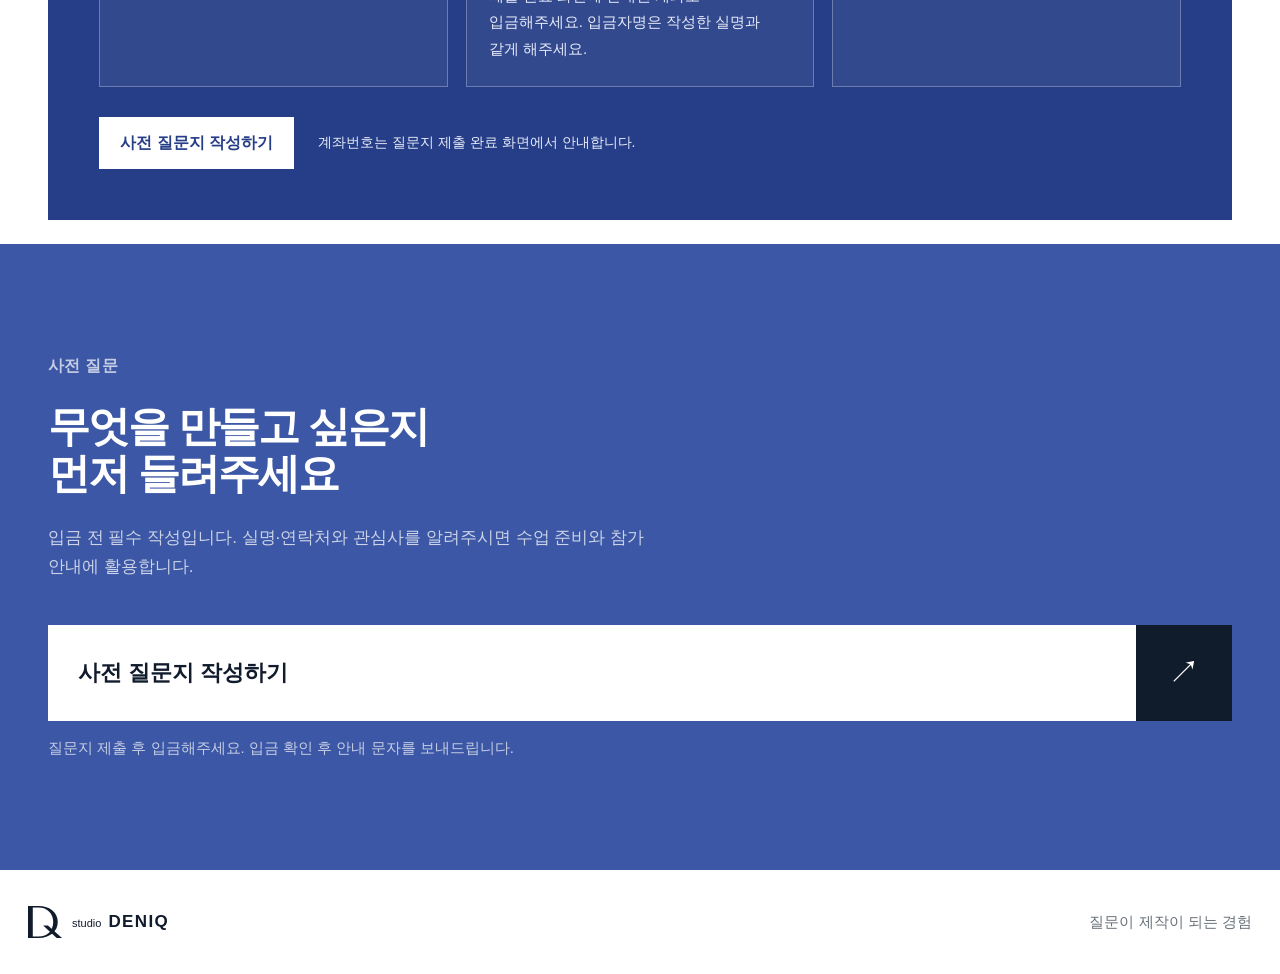
==== commit fc87e358: "Place payment instructions directly after the FAQ" ====
--- a/index.html
+++ b/index.html
@@ -53,18 +53,6 @@
       <figure class="hero-media">
         <img src="./assets/photo-meeting-v1.jpg" alt="햇빛이 드는 공간에서 테이블에 둘러앉아 대화하는 사람들" width="1200" height="1600" fetchpriority="high" data-hero-image>
       </figure>
-    </section>
-
-    <section class="registration-panel section-shell" id="bank" aria-labelledby="registration-title">
-      <p class="registration-label">신청 전 필수 확인 · 수강 신청 안내</p>
-      <h2 id="registration-title">질문지 작성 후,<br>수강료 입금까지 완료해주세요</h2>
-      <p class="depositor-guide">입금 전에 사전 질문지를 반드시 작성해주세요. 질문지 제출만으로 참가가 확정되지는 않습니다.</p>
-      <ol class="registration-steps">
-        <li><strong>사전 질문지 작성</strong><span>참여 회차를 선택하고<br>실명과 휴대폰 번호를 입력해주세요.</span></li>
-        <li><strong>수강료 입금</strong><b class="registration-price" data-payment-amount>350,000원</b><span>제출 완료 화면에 안내된 계좌로 입금해주세요. 입금자명은 작성한 실명과 같게 해주세요.</span></li>
-        <li><strong>입금 확인 후 안내 문자</strong><span>운영진이 입금을 확인한 뒤<br>참가 확정과 상세 장소를 문자로 안내합니다.</span></li>
-      </ol>
-      <div class="registration-bottom"><a class="button registration-cta" href="./survey.html" data-course-cta>사전 질문지 작성하기</a><p>계좌번호는 질문지 제출 완료 화면에서 안내합니다.</p></div>
     </section>
 
     <section class="promise section-shell" id="promise" aria-labelledby="promise-title">
@@ -189,7 +177,7 @@
             <ul data-preparation><li>실습에 사용할 개인 노트북과 충전기</li></ul>
           </article>
         </div>
-        <a class="registration-return" href="#bank">신청·입금 절차 다시 보기 ↑</a>
+        <a class="registration-return" href="#bank">신청·입금 절차 보기 ↓</a>
         <div class="refund-row">
           <h3>취소·환불</h3>
           <p data-refund-policy>환불 기준 안내 예정</p>
@@ -201,6 +189,18 @@
     <section class="faq section-shell" id="faq" aria-labelledby="faq-title">
       <header class="section-heading"><p class="section-label">자주 묻는 질문</p><h2 id="faq-title">신청 전에 확인하세요</h2></header>
       <div class="faq-list" data-faq></div>
+    </section>
+
+    <section class="registration-panel section-shell" id="bank" aria-labelledby="registration-title">
+      <p class="registration-label">신청 전 필수 확인 · 수강 신청 안내</p>
+      <h2 id="registration-title">질문지 작성 후,<br>수강료 입금까지 완료해주세요</h2>
+      <p class="depositor-guide">입금 전에 사전 질문지를 반드시 작성해주세요. 질문지 제출만으로 참가가 확정되지는 않습니다.</p>
+      <ol class="registration-steps">
+        <li><strong>사전 질문지 작성</strong><span>참여 회차를 선택하고<br>실명과 휴대폰 번호를 입력해주세요.</span></li>
+        <li><strong>수강료 입금</strong><b class="registration-price" data-payment-amount>350,000원</b><span>제출 완료 화면에 안내된 계좌로 입금해주세요. 입금자명은 작성한 실명과 같게 해주세요.</span></li>
+        <li><strong>입금 확인 후 안내 문자</strong><span>운영진이 입금을 확인한 뒤<br>참가 확정과 상세 장소를 문자로 안내합니다.</span></li>
+      </ol>
+      <div class="registration-bottom"><a class="button registration-cta" href="./survey.html" data-course-cta>사전 질문지 작성하기</a><p>계좌번호는 질문지 제출 완료 화면에서 안내합니다.</p></div>
     </section>
 
     <section class="apply" id="apply" aria-labelledby="apply-title">
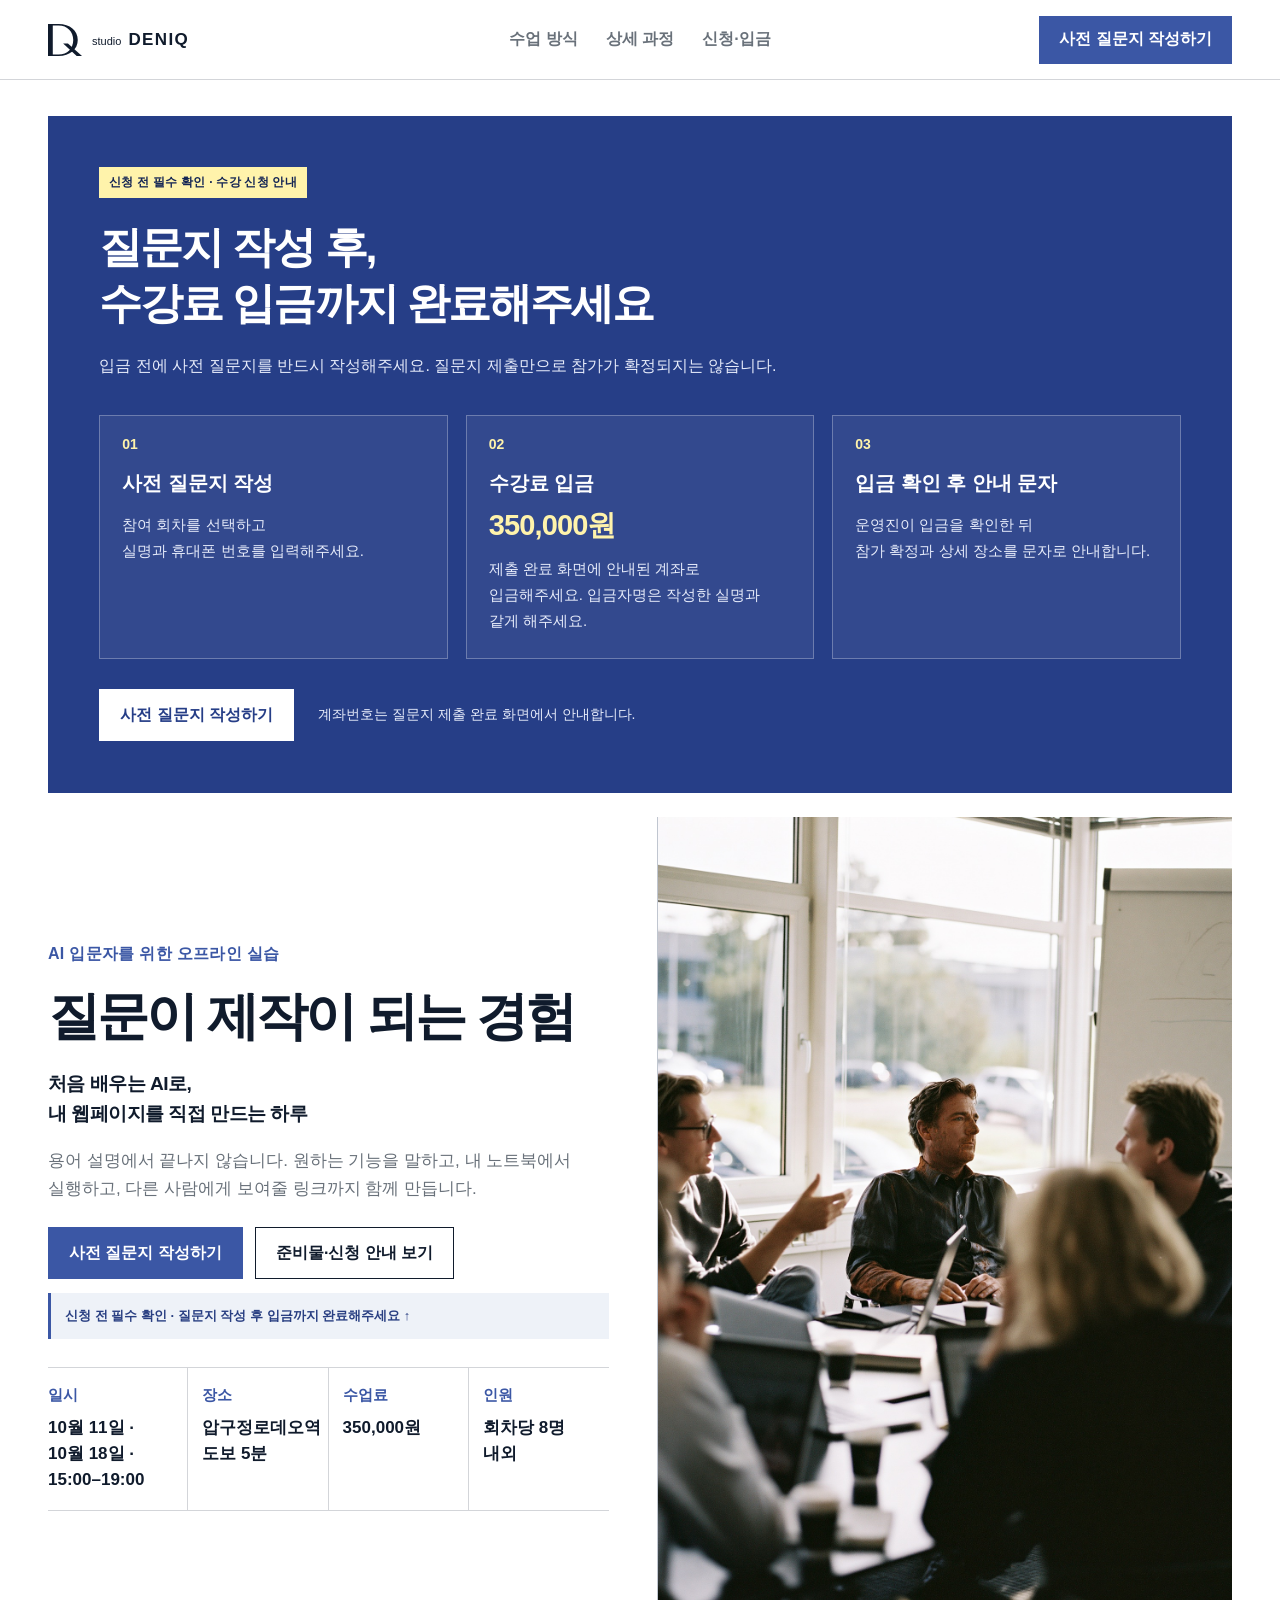
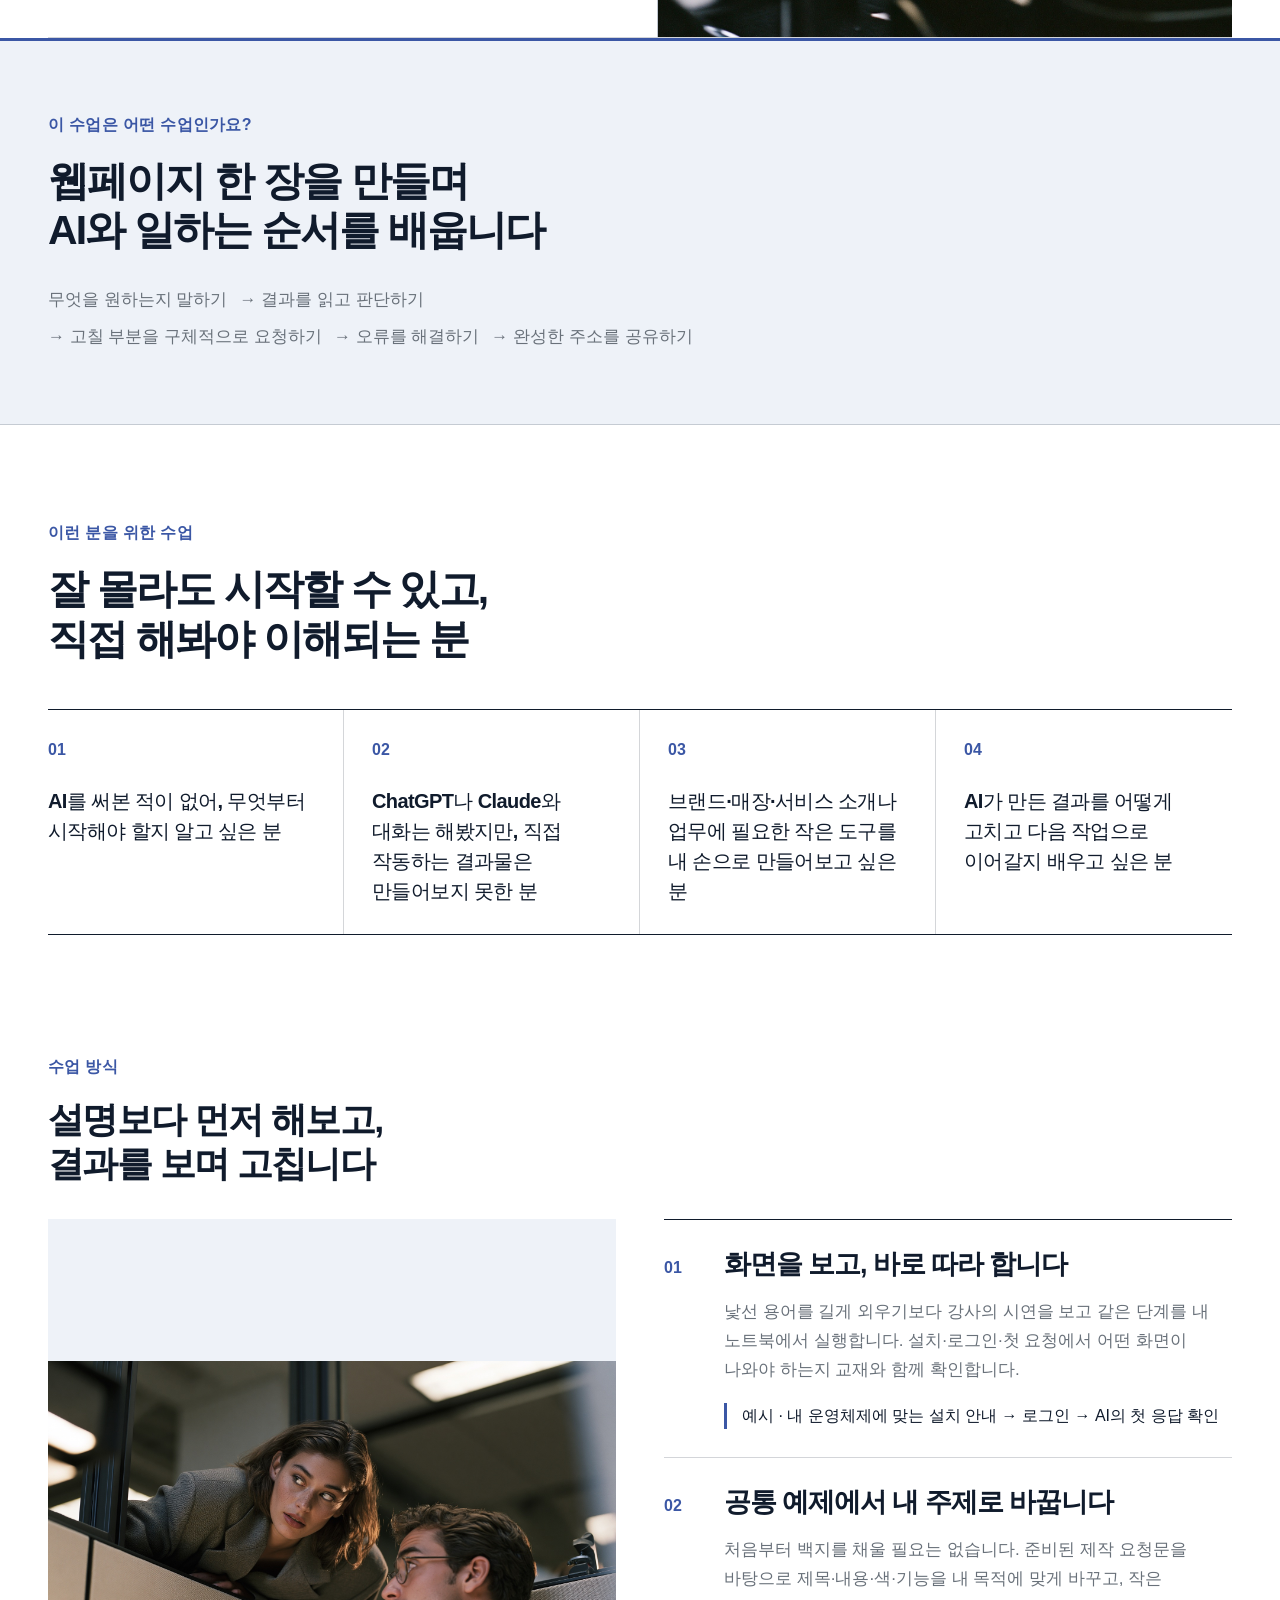
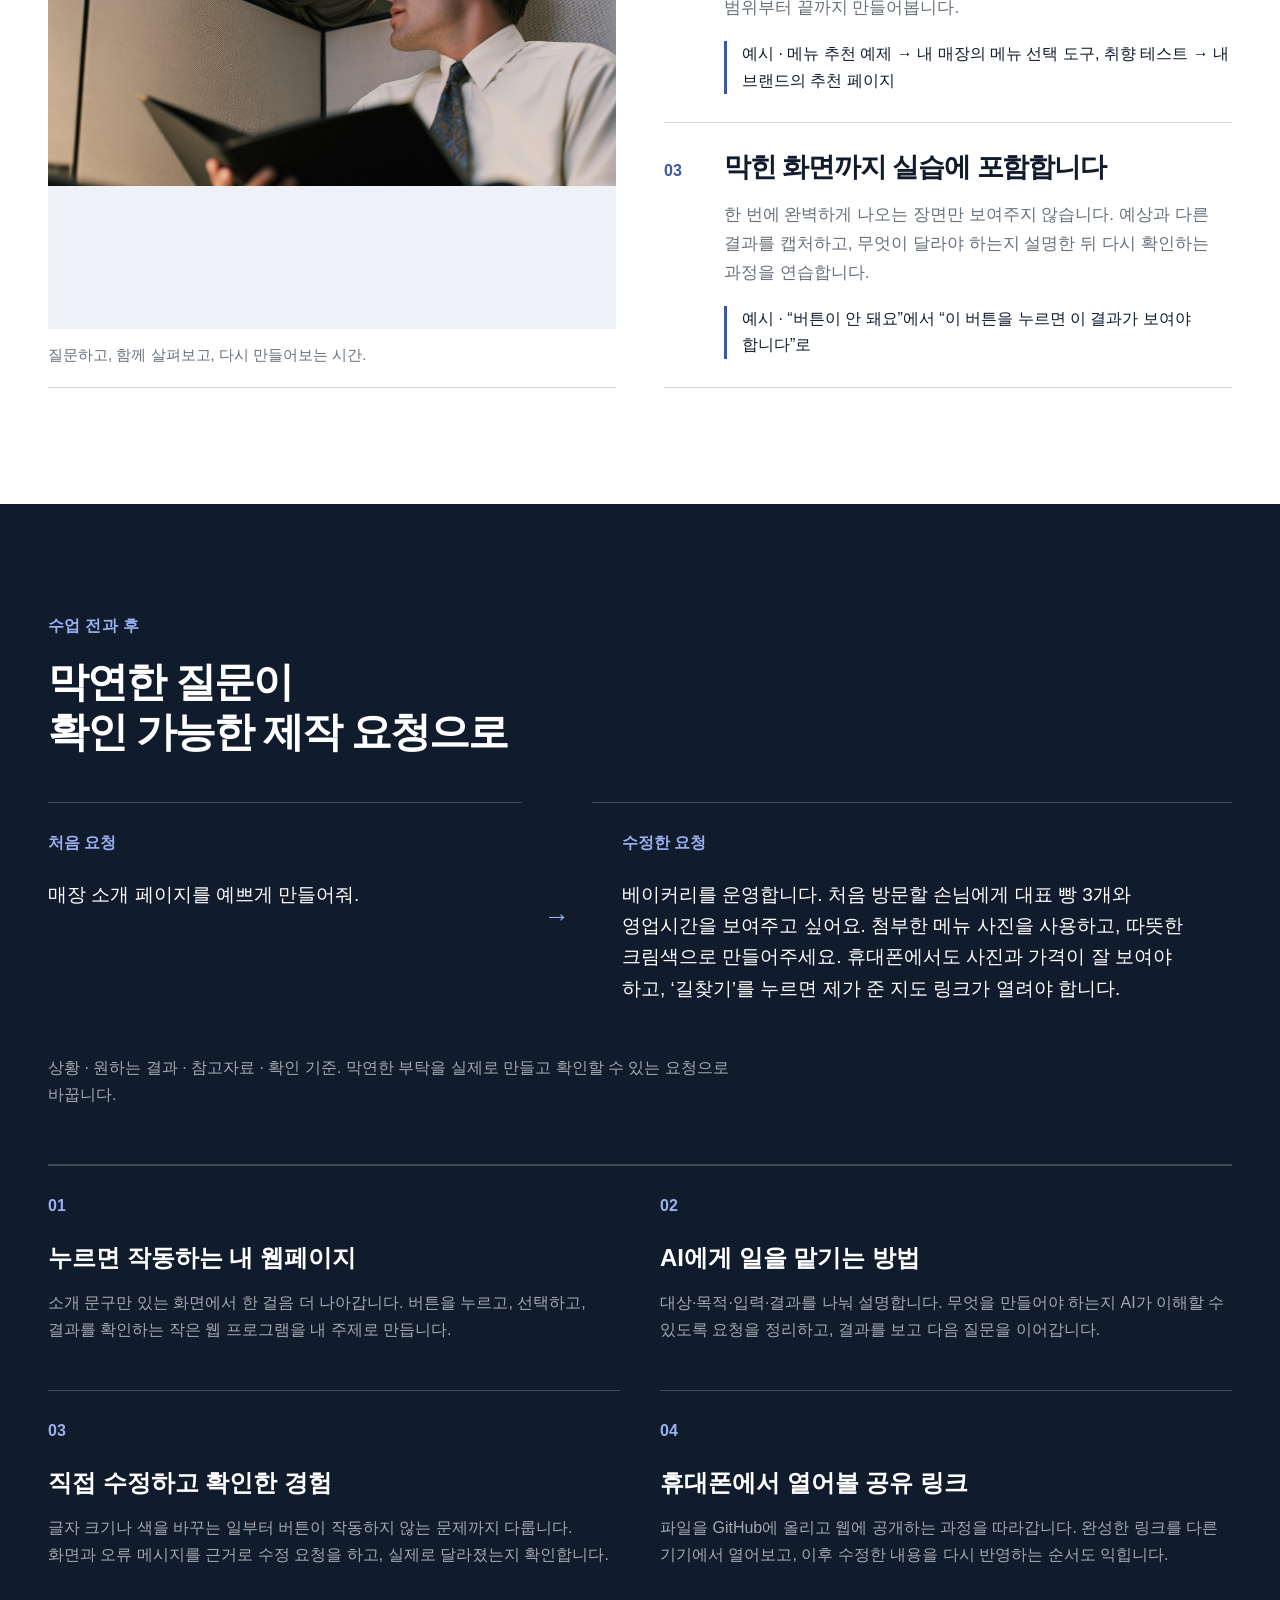
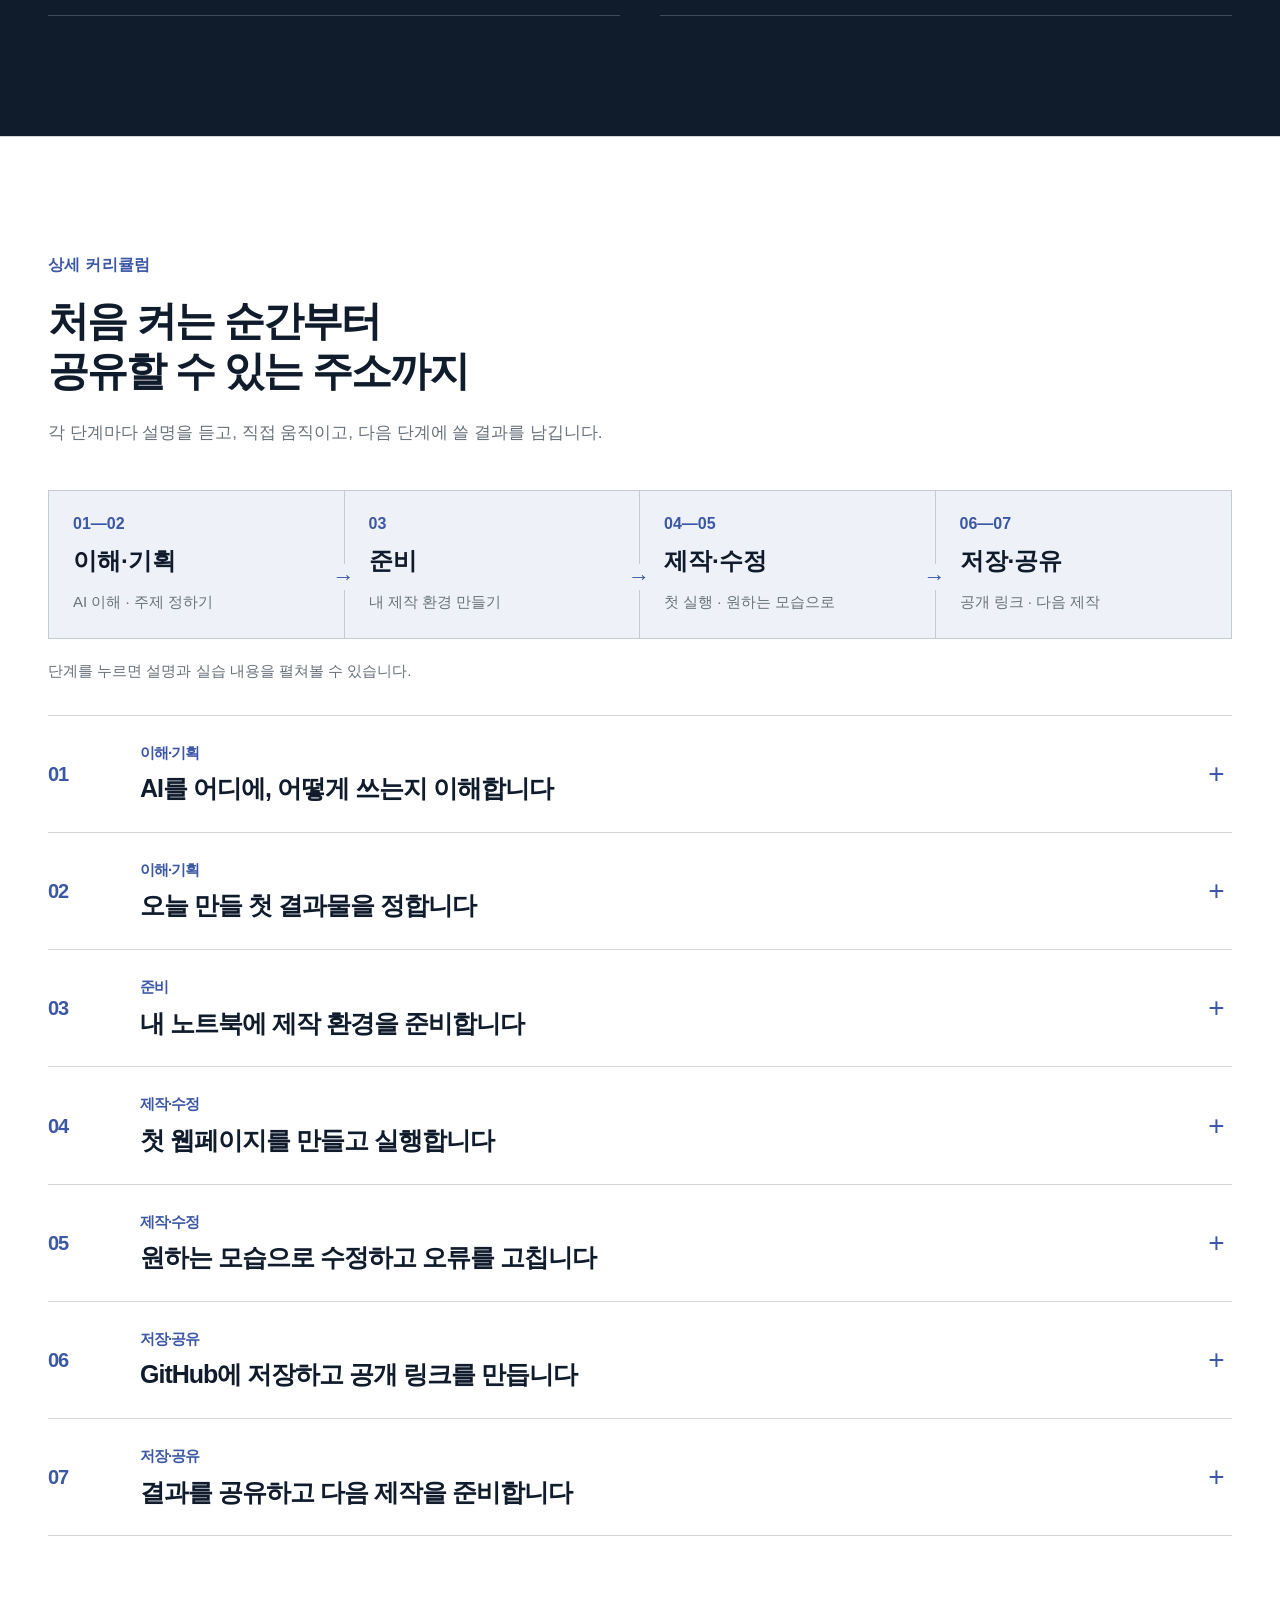
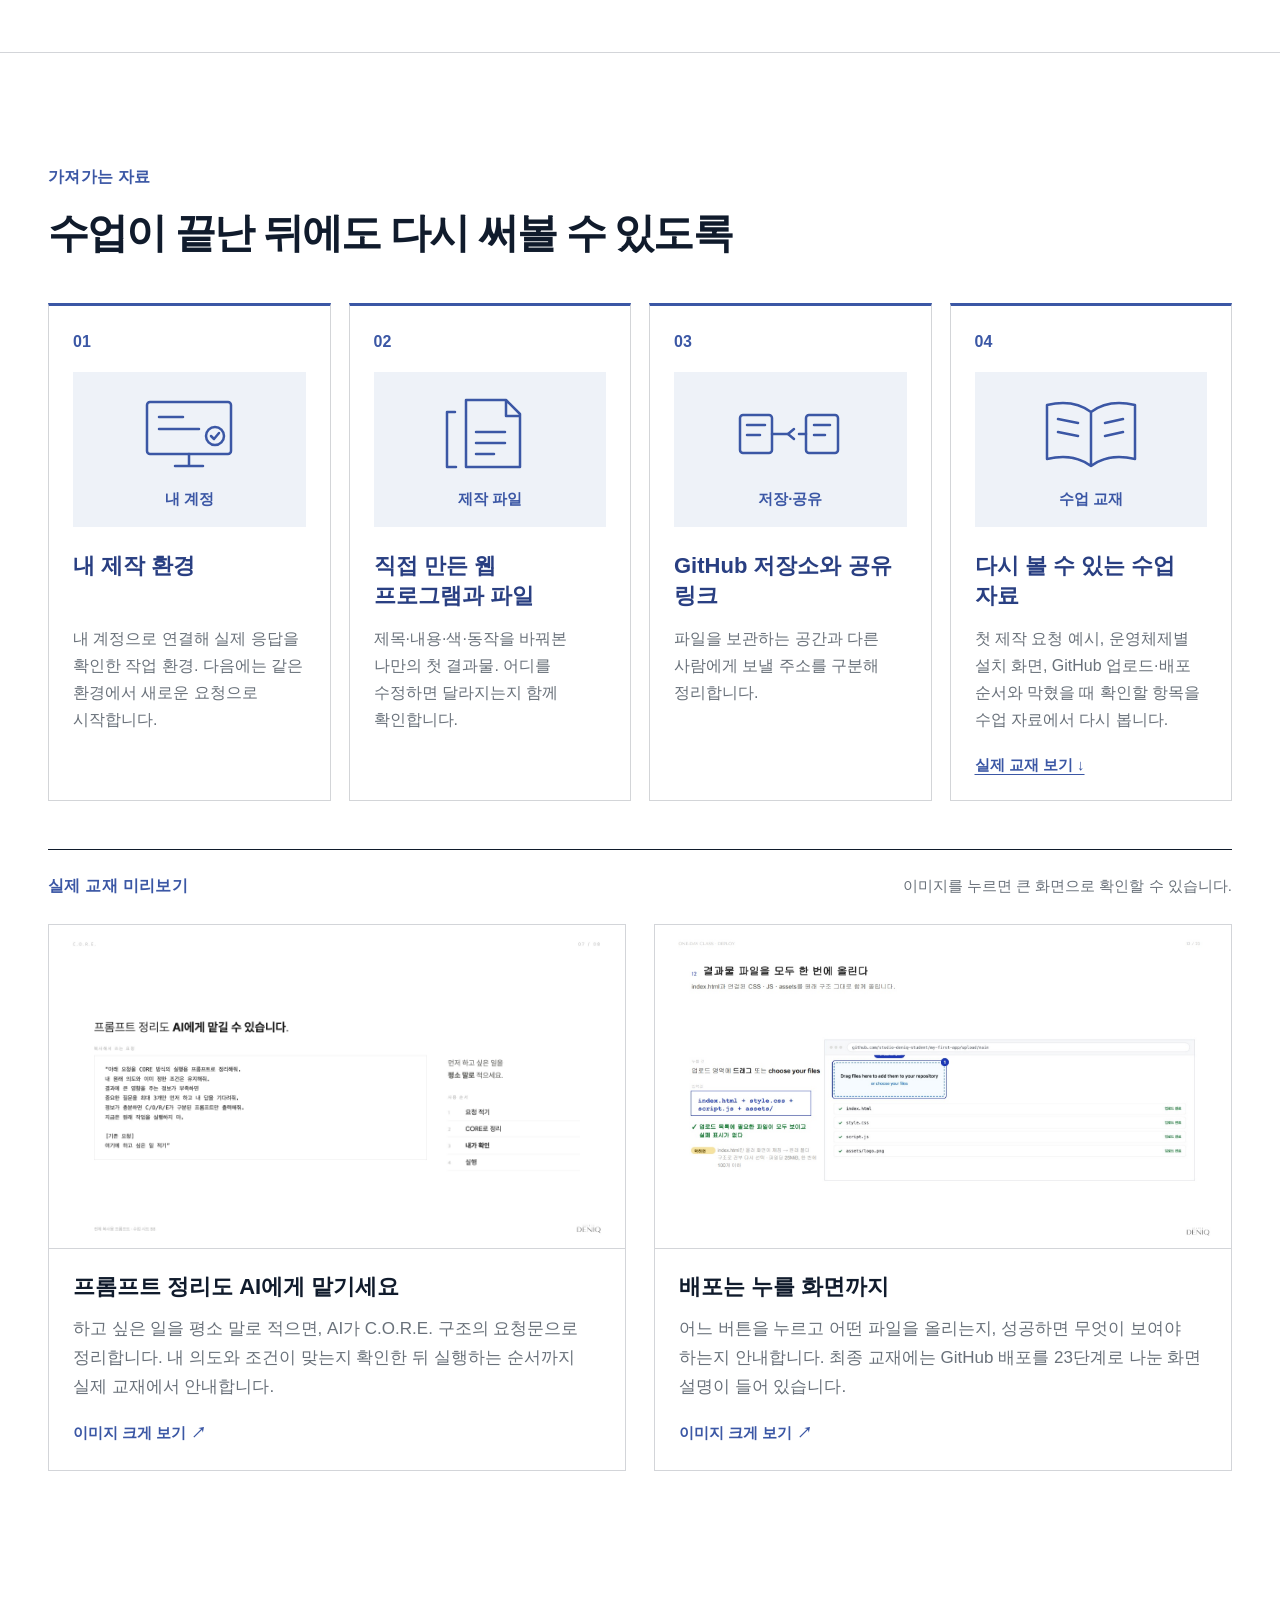
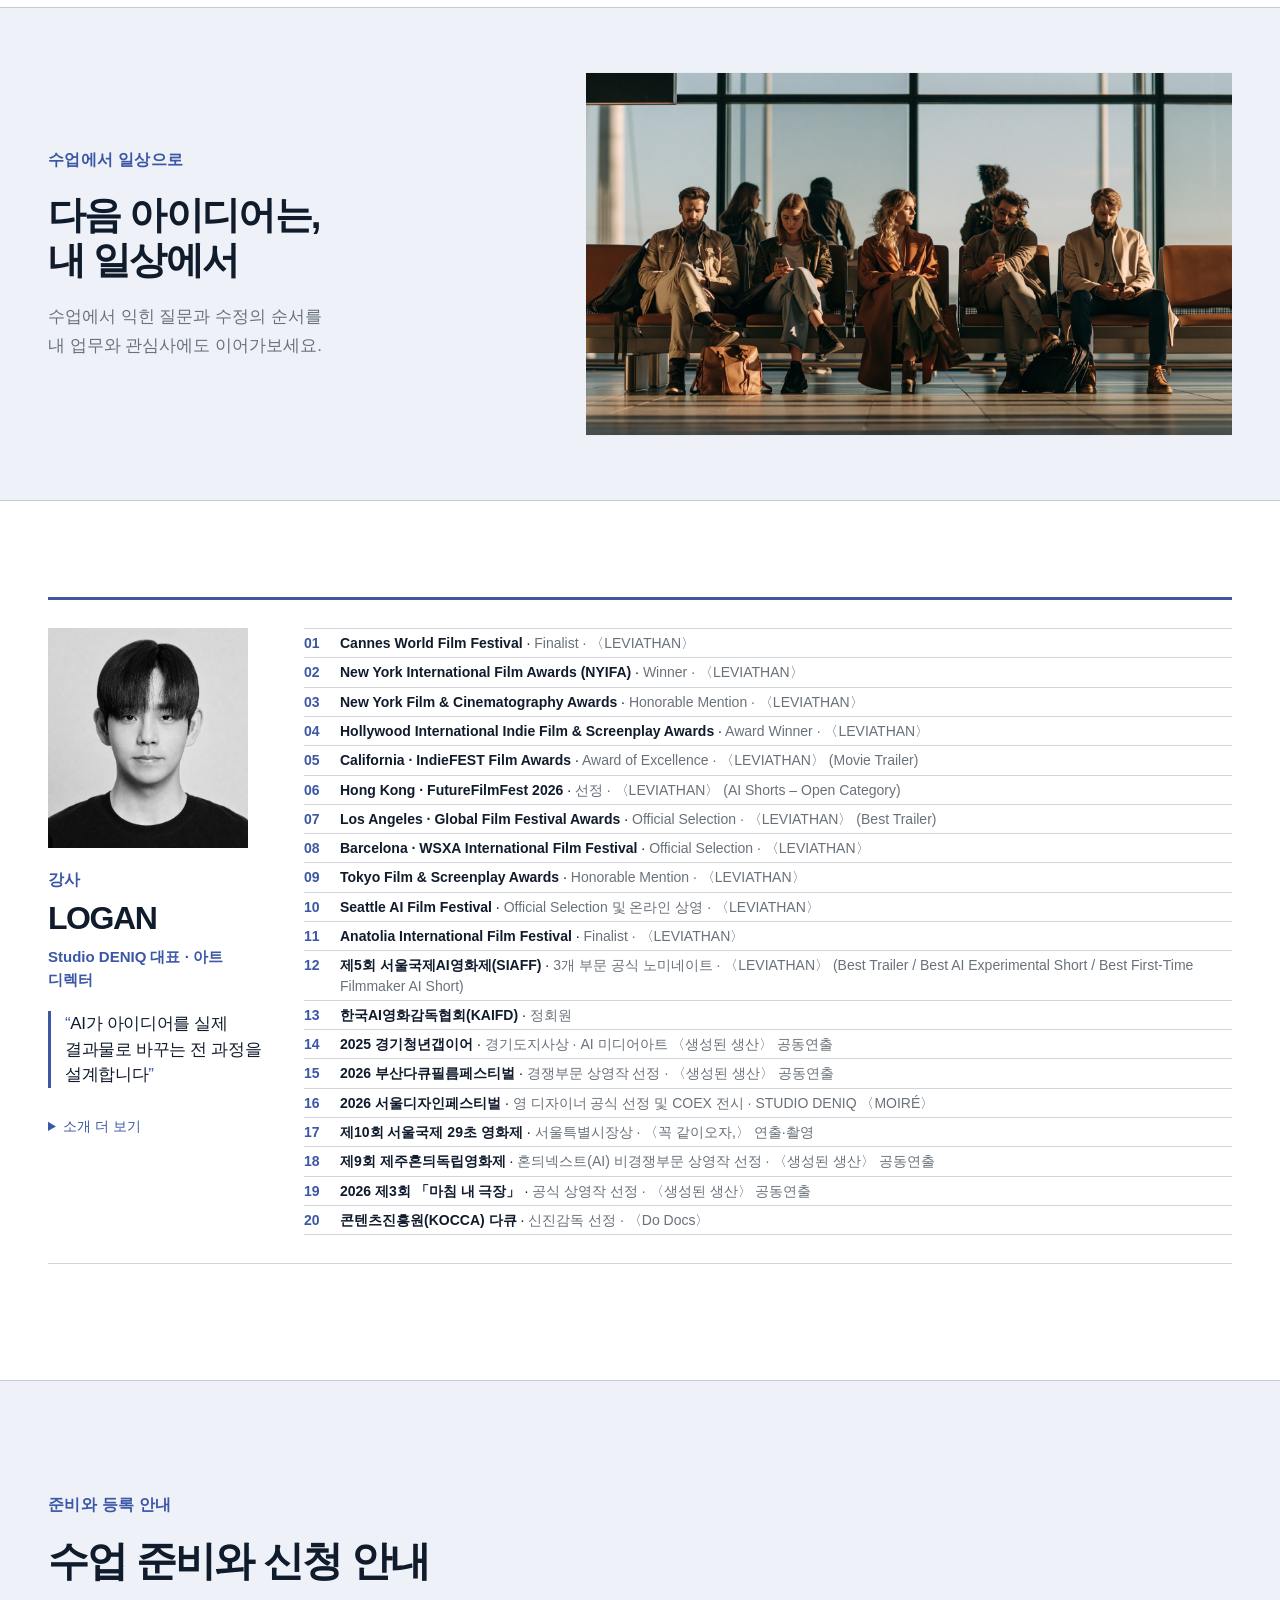
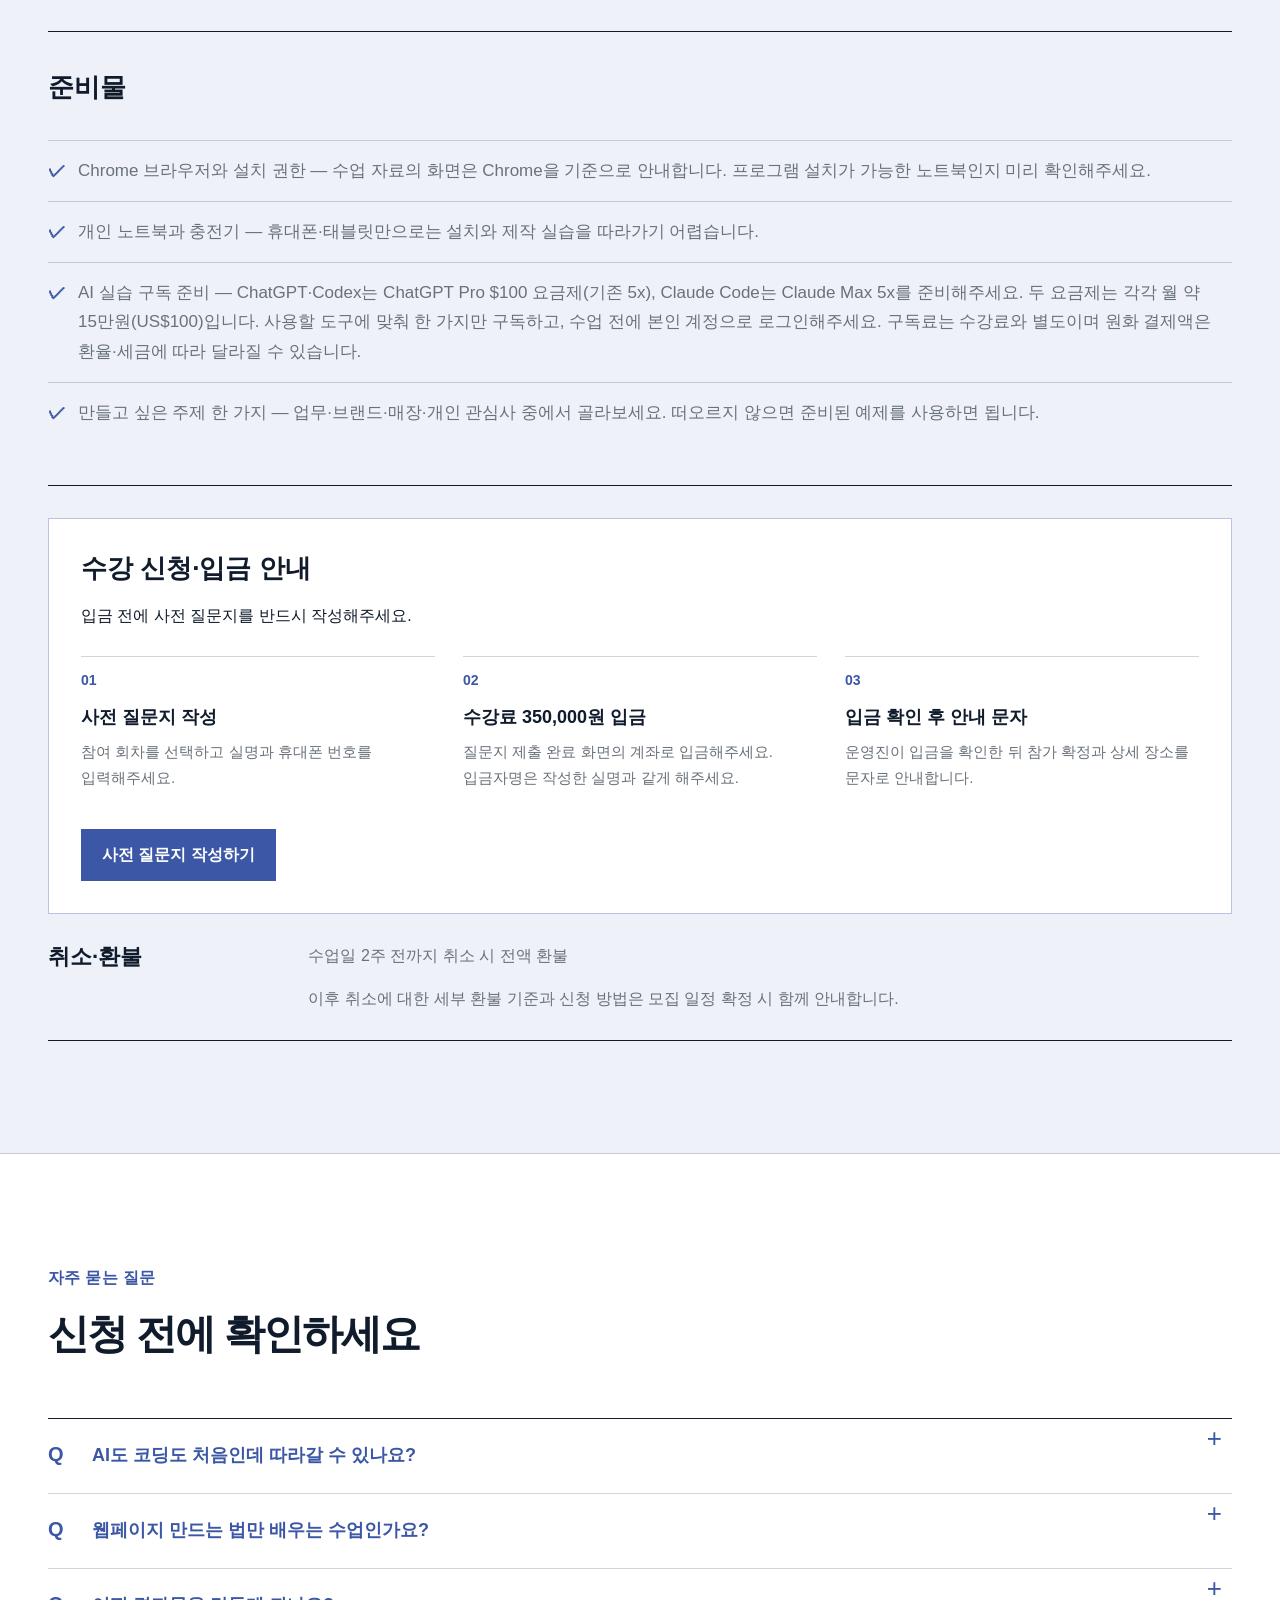
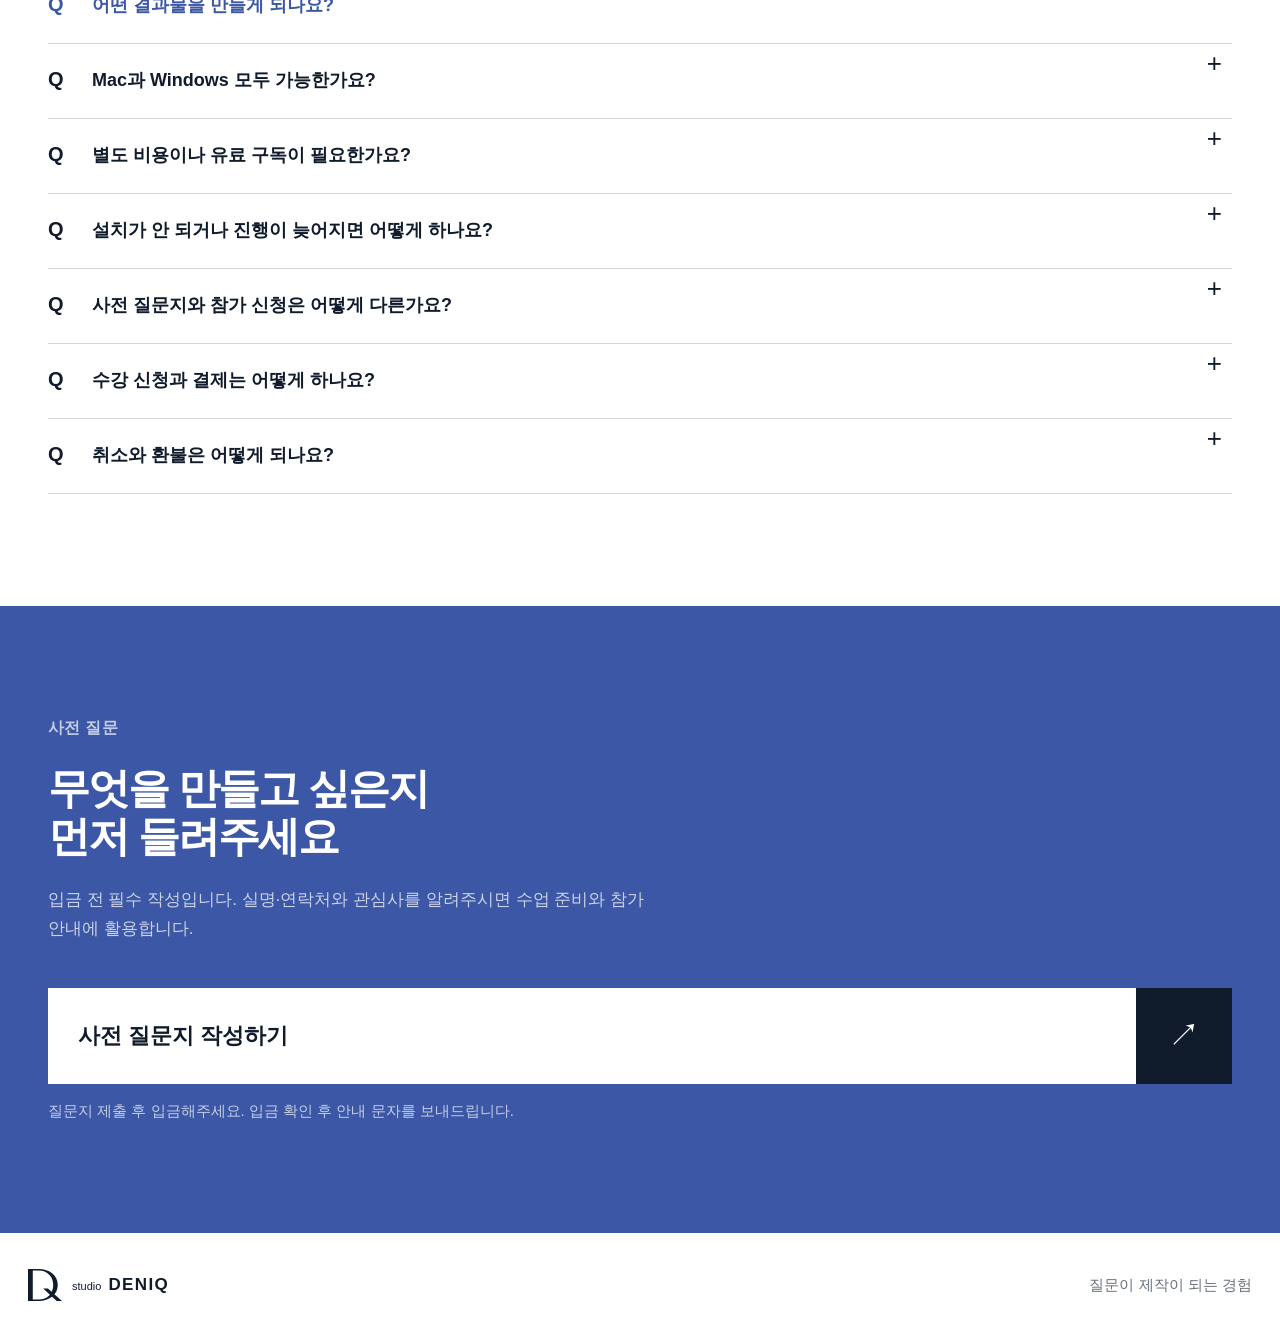
==== commit a3de23df: "Show registration instructions first and inline below preparation" ====
--- a/index.html
+++ b/index.html
@@ -6,14 +6,14 @@
   <meta name="theme-color" content="#ffffff">
   <meta name="description" content="AI가 처음이어도 내 웹페이지를 직접 만들고 수정해 공유하는 DENIQ AI 원데이클래스">
   <title>DENIQ AI 원데이클래스</title>
-  <link rel="stylesheet" href="./landing.css?v=20261003-registration-focus">
-  <script type="module" src="./landing.js?v=20261003-registration-focus"></script>
+  <link rel="stylesheet" href="./landing.css?v=20261003-registration-top">
+  <script type="module" src="./landing.js?v=20261003-registration-top"></script>
 </head>
 <body>
   <a class="skip-link" href="#main">본문으로 바로가기</a>
 
   <header class="site-header">
-    <a class="brand" href="#top" aria-label="studio DENIQ 처음으로">
+    <a class="brand" href="#main" aria-label="studio DENIQ 처음으로">
       <svg class="brand-mark" viewBox="0 0 128 120" aria-hidden="true"><path fill="currentColor" fill-rule="evenodd" d="M0 0h40c42.5 0 72 25.3 72 60s-29.5 60-72 60H0V0Zm18 5v110h22c33.2 0 55-23.4 55-55S73.2 5 40 5H18Z"></path><path fill="currentColor" d="M57 73h18l53 47h-20L57 73Z"></path></svg>
       <span>studio <strong>DENIQ</strong></span>
     </a>
@@ -28,6 +28,18 @@
   <p class="config-alert" data-config-alert role="status" hidden>최신 수업 정보를 불러오지 못했습니다. 잠시 후 다시 확인해주세요.</p>
 
   <main id="main">
+    <section class="registration-panel section-shell" id="bank" aria-labelledby="registration-title">
+      <p class="registration-label">신청 전 필수 확인 · 수강 신청 안내</p>
+      <h2 id="registration-title">질문지 작성 후,<br>수강료 입금까지 완료해주세요</h2>
+      <p class="depositor-guide">입금 전에 사전 질문지를 반드시 작성해주세요. 질문지 제출만으로 참가가 확정되지는 않습니다.</p>
+      <ol class="registration-steps">
+        <li><strong>사전 질문지 작성</strong><span>참여 회차를 선택하고<br>실명과 휴대폰 번호를 입력해주세요.</span></li>
+        <li><strong>수강료 입금</strong><b class="registration-price" data-payment-amount>350,000원</b><span>제출 완료 화면에 안내된 계좌로 입금해주세요. 입금자명은 작성한 실명과 같게 해주세요.</span></li>
+        <li><strong>입금 확인 후 안내 문자</strong><span>운영진이 입금을 확인한 뒤<br>참가 확정과 상세 장소를 문자로 안내합니다.</span></li>
+      </ol>
+      <div class="registration-bottom"><a class="button registration-cta" href="./survey.html" data-course-cta>사전 질문지 작성하기</a><p>계좌번호는 질문지 제출 완료 화면에서 안내합니다.</p></div>
+    </section>
+
     <section class="hero" id="top">
       <div class="hero-copy">
         <div class="hero-intro">
@@ -41,7 +53,7 @@
           <a class="button button-primary" href="./survey.html" data-course-cta>사전 질문지 작성하기</a>
           <a class="button button-quiet" href="#payment">준비물·신청 안내 보기</a>
         </div>
-        <a class="hero-registration" href="#bank">신청 전 필수 확인 · 질문지 작성 후 입금까지 완료해주세요 <span aria-hidden="true">↓</span></a>
+        <a class="hero-registration" href="#bank">신청 전 필수 확인 · 질문지 작성 후 입금까지 완료해주세요 <span aria-hidden="true">↑</span></a>
         <dl class="hero-facts" aria-label="수업 운영 정보">
           <div><dt>일시</dt><dd data-operation="schedule">10월 11일 · 10월 18일 · 15:00–19:00</dd></div>
           <div><dt>장소</dt><dd data-operation="venue">압구정로데오역<br>도보 5분</dd></div>
@@ -177,7 +189,16 @@
             <ul data-preparation><li>실습에 사용할 개인 노트북과 충전기</li></ul>
           </article>
         </div>
-        <a class="registration-return" href="#bank">신청·입금 절차 보기 ↓</a>
+        <section class="registration-summary" aria-labelledby="registration-summary-title">
+          <h3 id="registration-summary-title">수강 신청·입금 안내</h3>
+          <p>입금 전에 사전 질문지를 반드시 작성해주세요.</p>
+          <ol class="registration-steps">
+            <li><strong>사전 질문지 작성</strong><span>참여 회차를 선택하고 실명과 휴대폰 번호를 입력해주세요.</span></li>
+            <li><strong>수강료 <b data-payment-amount>350,000원</b> 입금</strong><span>질문지 제출 완료 화면의 계좌로 입금해주세요. 입금자명은 작성한 실명과 같게 해주세요.</span></li>
+            <li><strong>입금 확인 후 안내 문자</strong><span>운영진이 입금을 확인한 뒤 참가 확정과 상세 장소를 문자로 안내합니다.</span></li>
+          </ol>
+          <a class="button button-primary" href="./survey.html" data-course-cta>사전 질문지 작성하기</a>
+        </section>
         <div class="refund-row">
           <h3>취소·환불</h3>
           <p data-refund-policy>환불 기준 안내 예정</p>
@@ -189,18 +210,6 @@
     <section class="faq section-shell" id="faq" aria-labelledby="faq-title">
       <header class="section-heading"><p class="section-label">자주 묻는 질문</p><h2 id="faq-title">신청 전에 확인하세요</h2></header>
       <div class="faq-list" data-faq></div>
-    </section>
-
-    <section class="registration-panel section-shell" id="bank" aria-labelledby="registration-title">
-      <p class="registration-label">신청 전 필수 확인 · 수강 신청 안내</p>
-      <h2 id="registration-title">질문지 작성 후,<br>수강료 입금까지 완료해주세요</h2>
-      <p class="depositor-guide">입금 전에 사전 질문지를 반드시 작성해주세요. 질문지 제출만으로 참가가 확정되지는 않습니다.</p>
-      <ol class="registration-steps">
-        <li><strong>사전 질문지 작성</strong><span>참여 회차를 선택하고<br>실명과 휴대폰 번호를 입력해주세요.</span></li>
-        <li><strong>수강료 입금</strong><b class="registration-price" data-payment-amount>350,000원</b><span>제출 완료 화면에 안내된 계좌로 입금해주세요. 입금자명은 작성한 실명과 같게 해주세요.</span></li>
-        <li><strong>입금 확인 후 안내 문자</strong><span>운영진이 입금을 확인한 뒤<br>참가 확정과 상세 장소를 문자로 안내합니다.</span></li>
-      </ol>
-      <div class="registration-bottom"><a class="button registration-cta" href="./survey.html" data-course-cta>사전 질문지 작성하기</a><p>계좌번호는 질문지 제출 완료 화면에서 안내합니다.</p></div>
     </section>
 
     <section class="apply" id="apply" aria-labelledby="apply-title">
--- a/landing.css
+++ b/landing.css
@@ -717,7 +717,12 @@
 .registration-cta { background: white; color: #263e87; border: 1px solid white; }
 .registration-panel :focus-visible { outline-color: #fff3ab; }
 .logistics-grid > .preparation-panel:only-child { grid-column: 1/-1; padding-right: 0; border-right: 0; }
-.registration-return { display: inline-flex; margin-top: 22px; min-height: 44px; align-items: center; color: var(--blue); font-size: 15px; font-weight: 700; text-underline-offset: 4px; }
+.registration-summary { margin-top: 32px; padding: 32px; background: #fff; border: 1px solid #b8c4e1; }
+.registration-summary > p { color: var(--ink); font-size: 16px; line-height: 1.75; }
+.registration-summary .registration-steps { display: grid; grid-template-columns: repeat(3,minmax(0,1fr)); gap: 28px; margin: 26px 0; }
+.registration-summary .registration-steps li { padding: 46px 0 12px; }
+.registration-summary .registration-steps li::before { top: 15px; }
+.registration-summary .registration-steps strong { line-height: 1.6; }
 @media(max-width:760px) {
   .registration-panel { margin-top: 20px; padding: 26px 20px; }
   .registration-panel .registration-steps { grid-template-columns: 1fr; gap: 12px; margin-block: 26px; }
@@ -726,4 +731,9 @@
   .registration-panel .registration-steps strong { font-size: 18px; margin-bottom: 9px; }
   .registration-bottom { gap: 16px; }
   .registration-cta { width: 100%; justify-content: center; }
-}
+  .registration-summary { padding: 24px 20px; }
+  .registration-summary .registration-steps { grid-template-columns: 1fr; gap: 4px; }
+  .registration-summary .registration-steps li { padding: 18px 0 20px 36px; }
+  .registration-summary .registration-steps li::before { top: 22px; }
+  .registration-summary .button { width: 100%; justify-content: center; }
+}
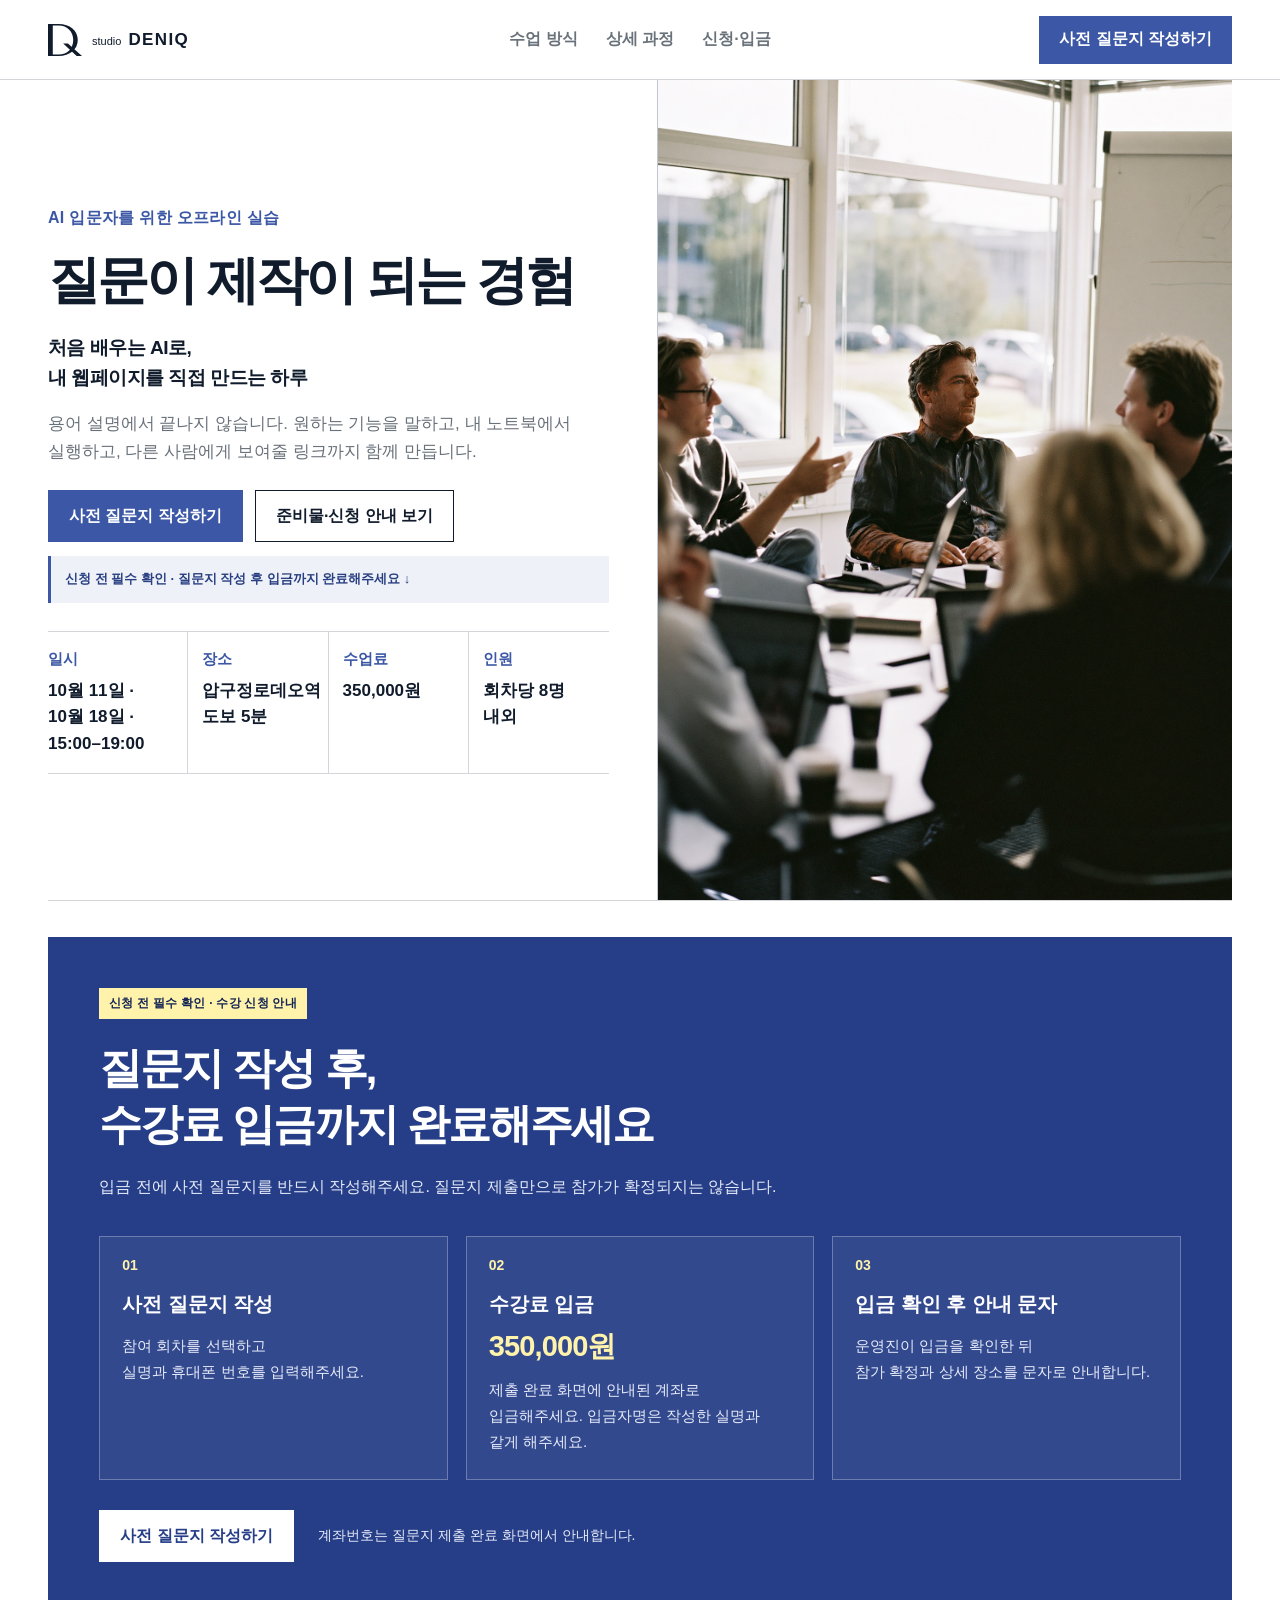
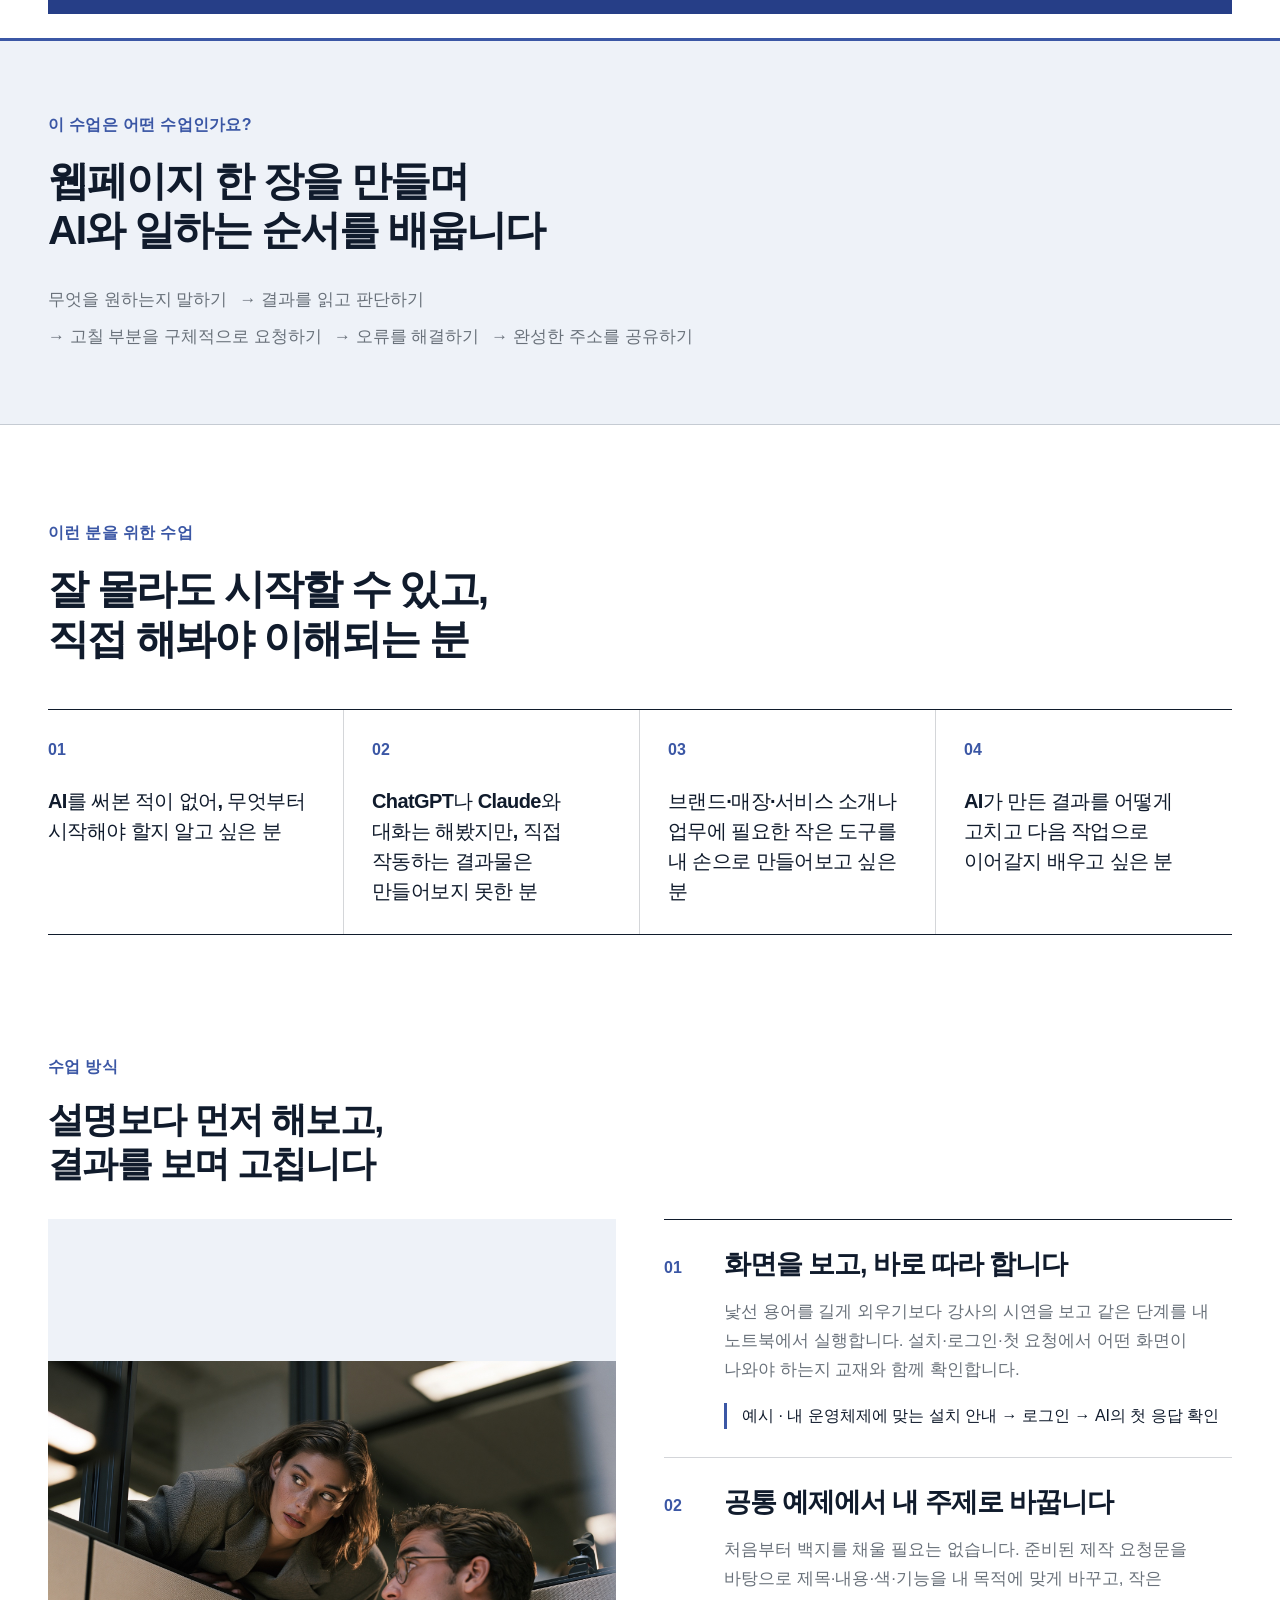
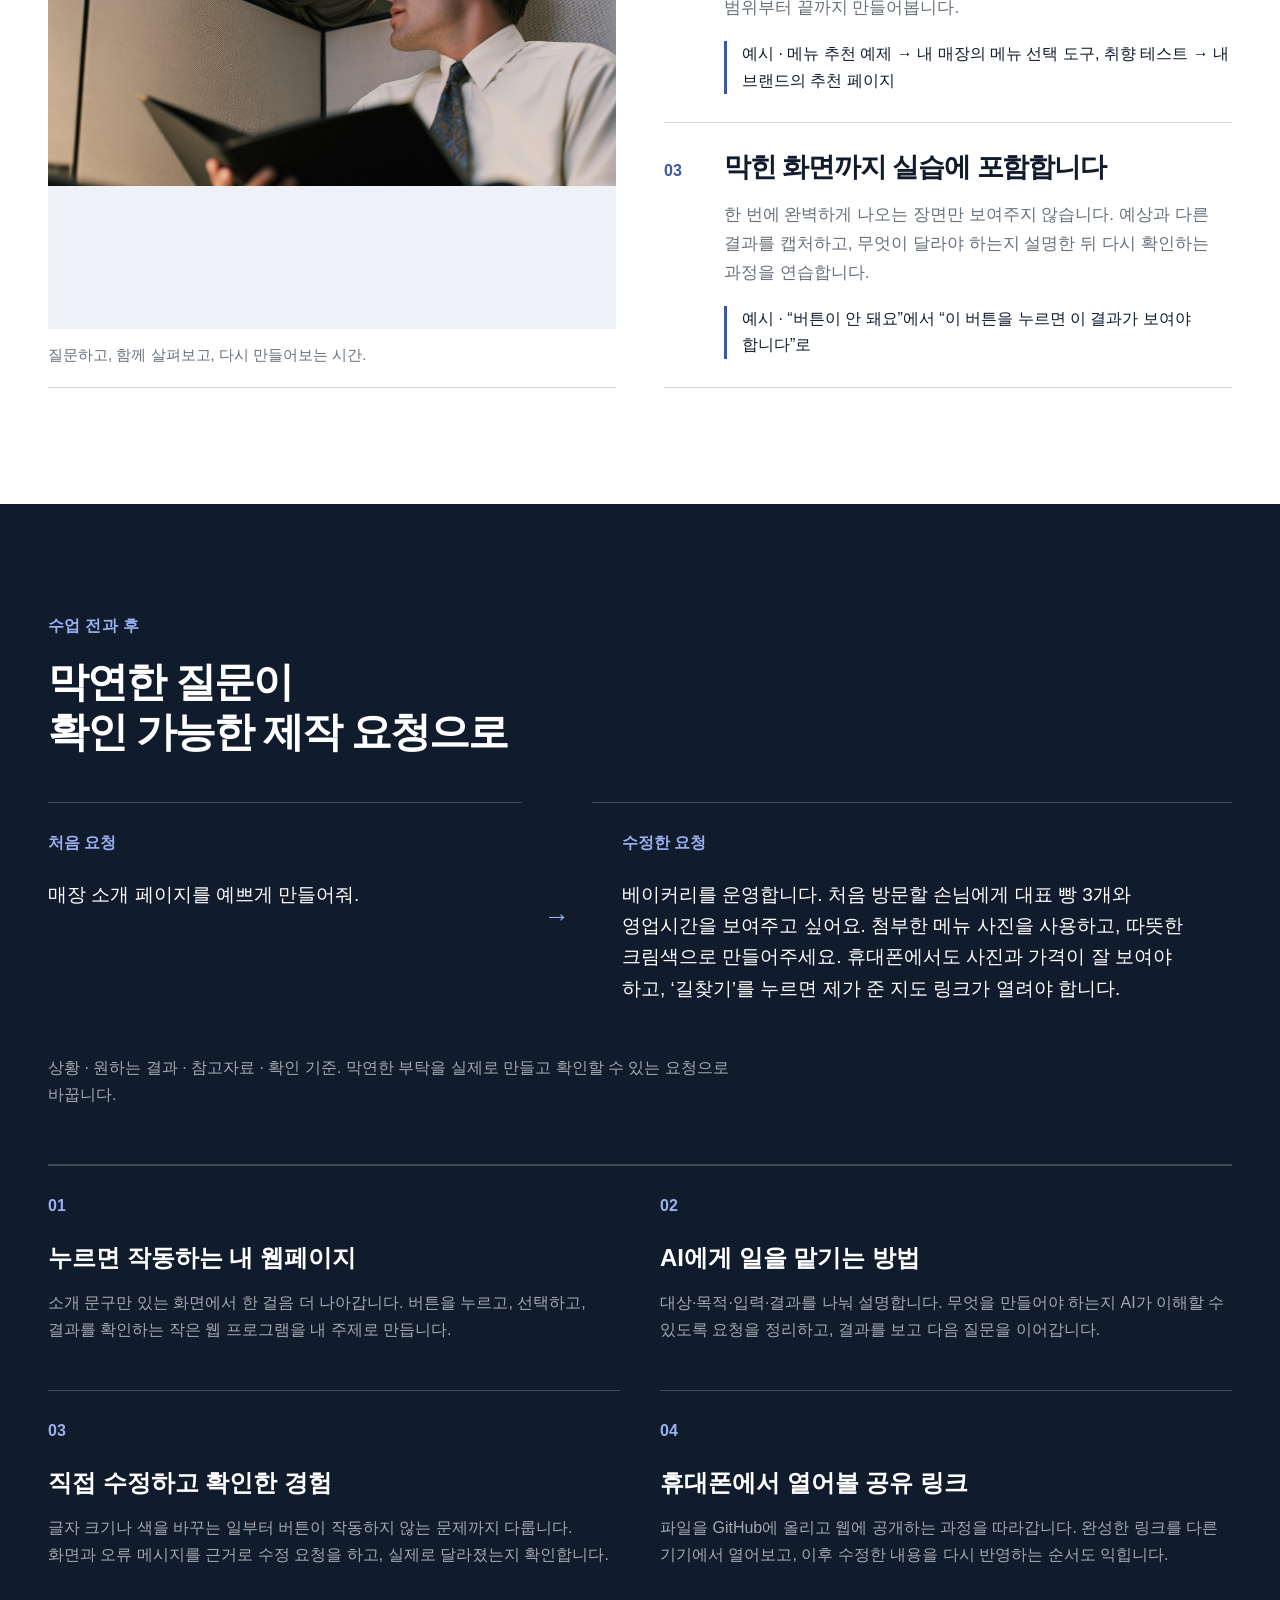
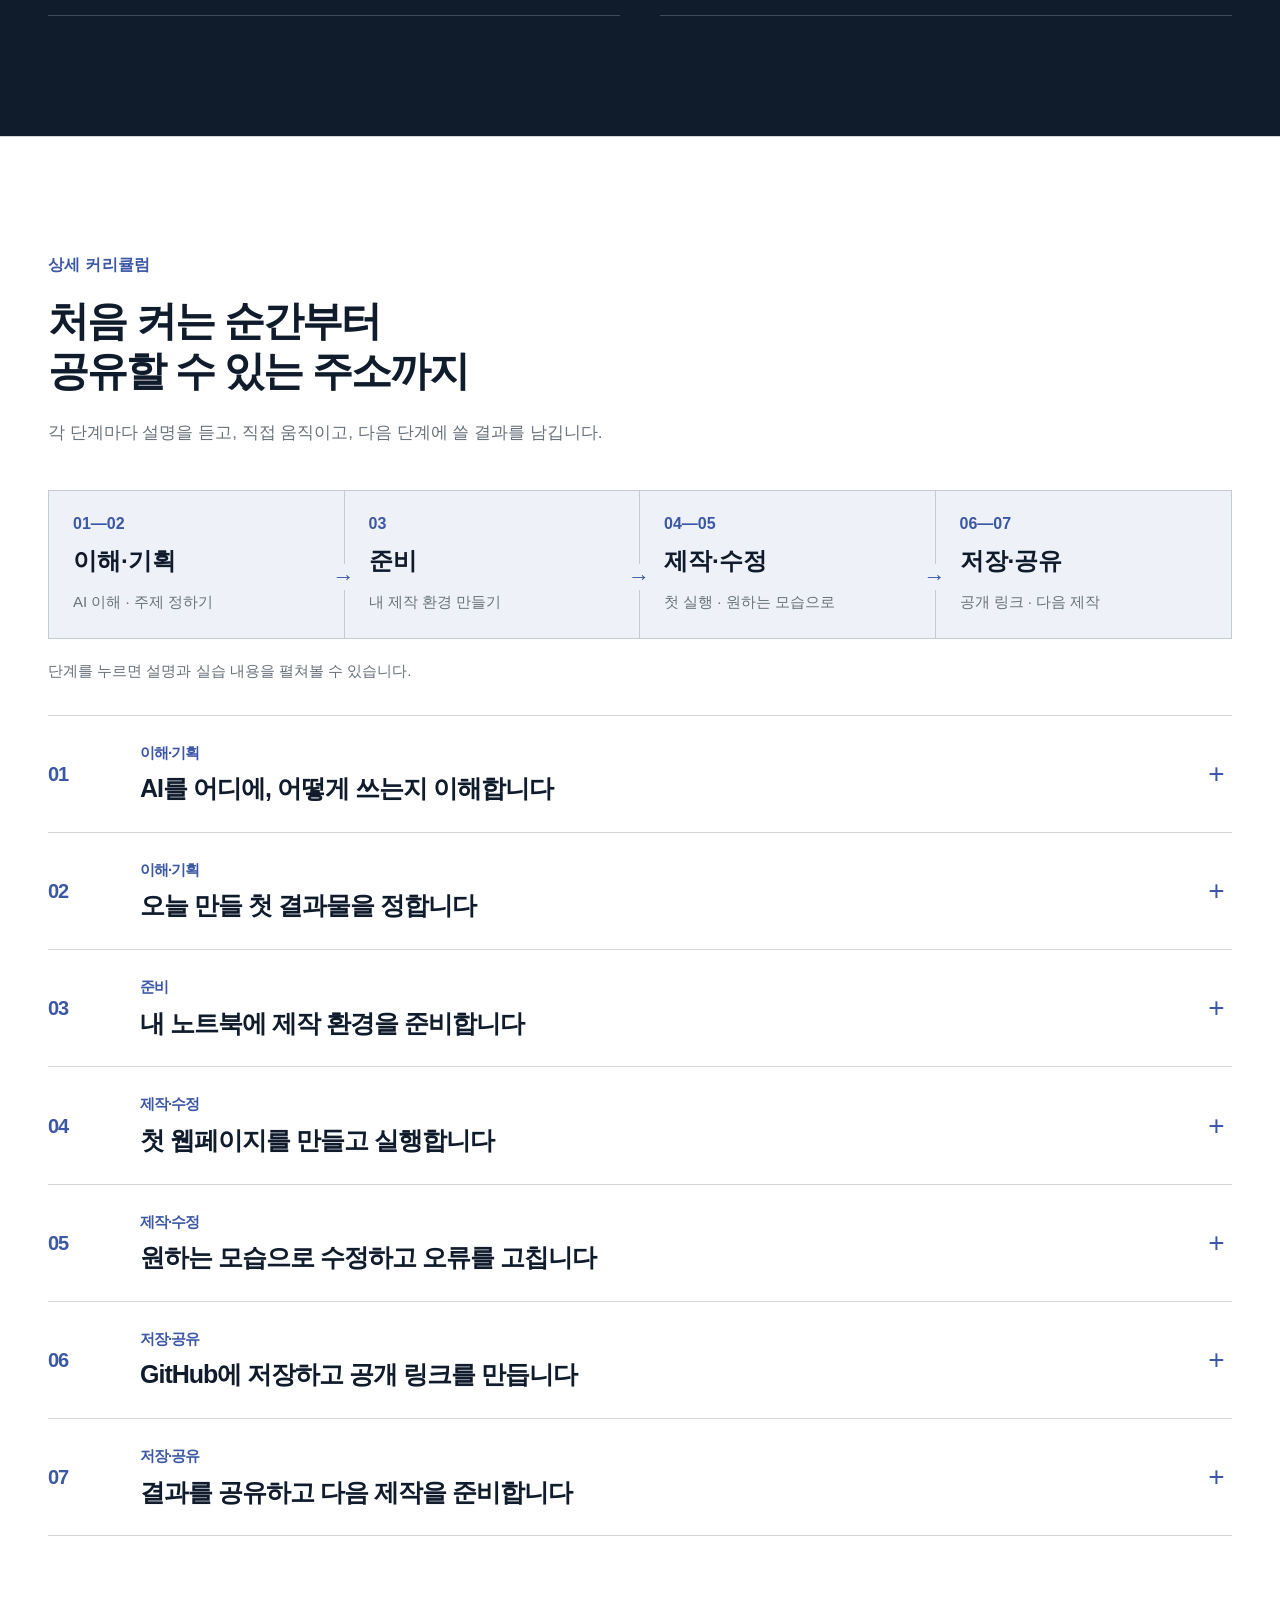
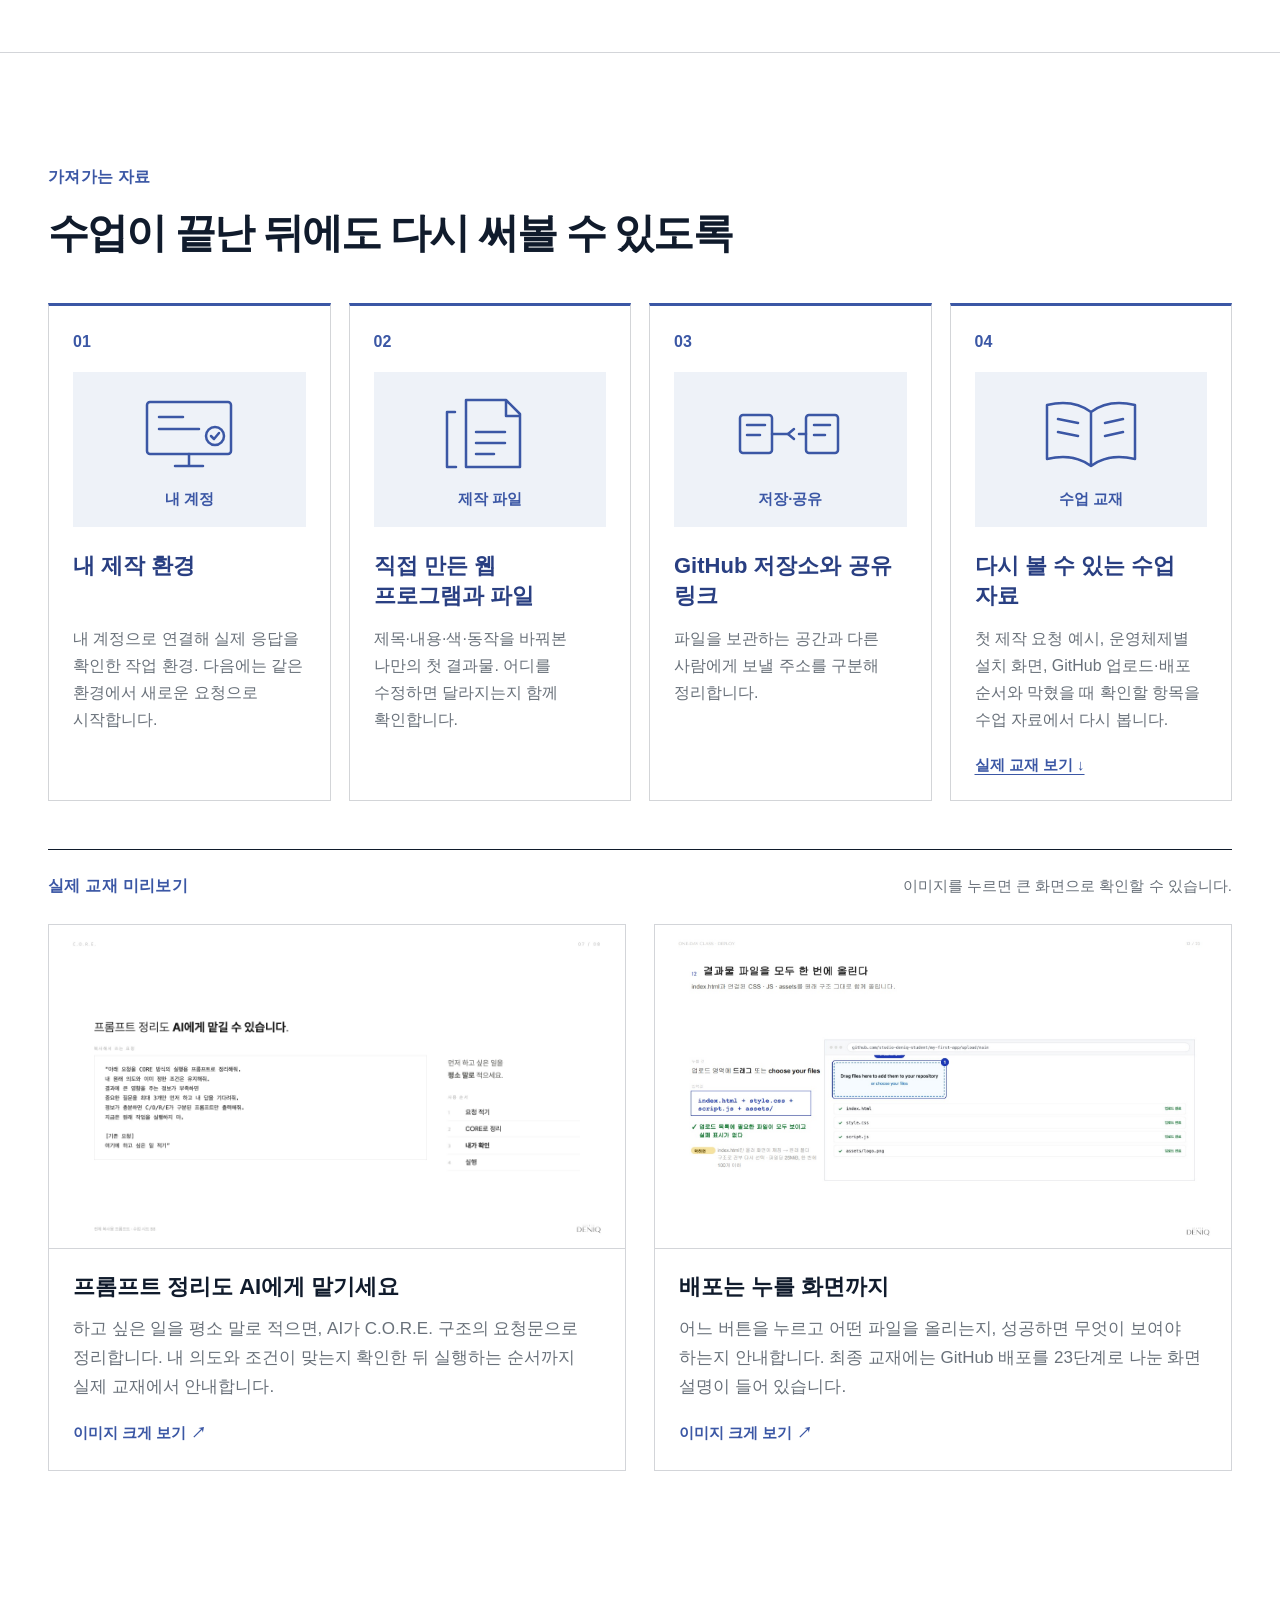
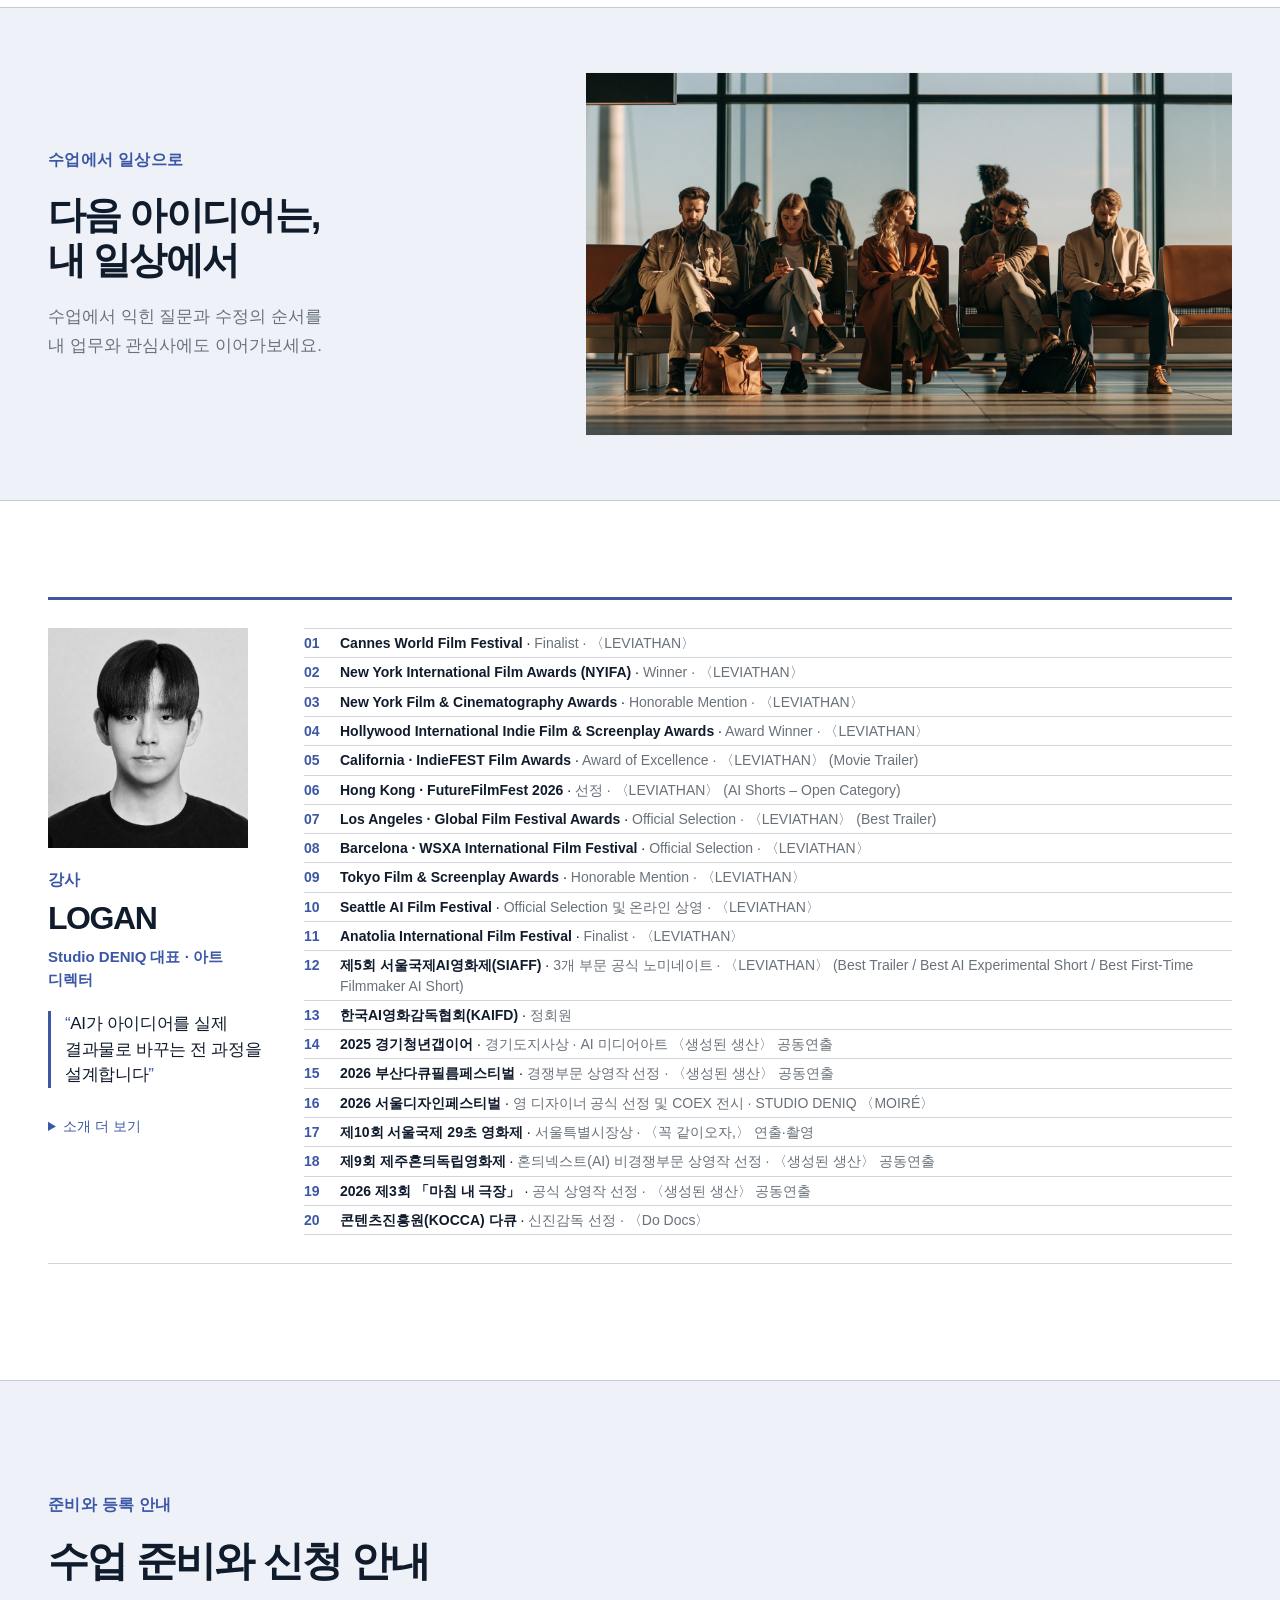
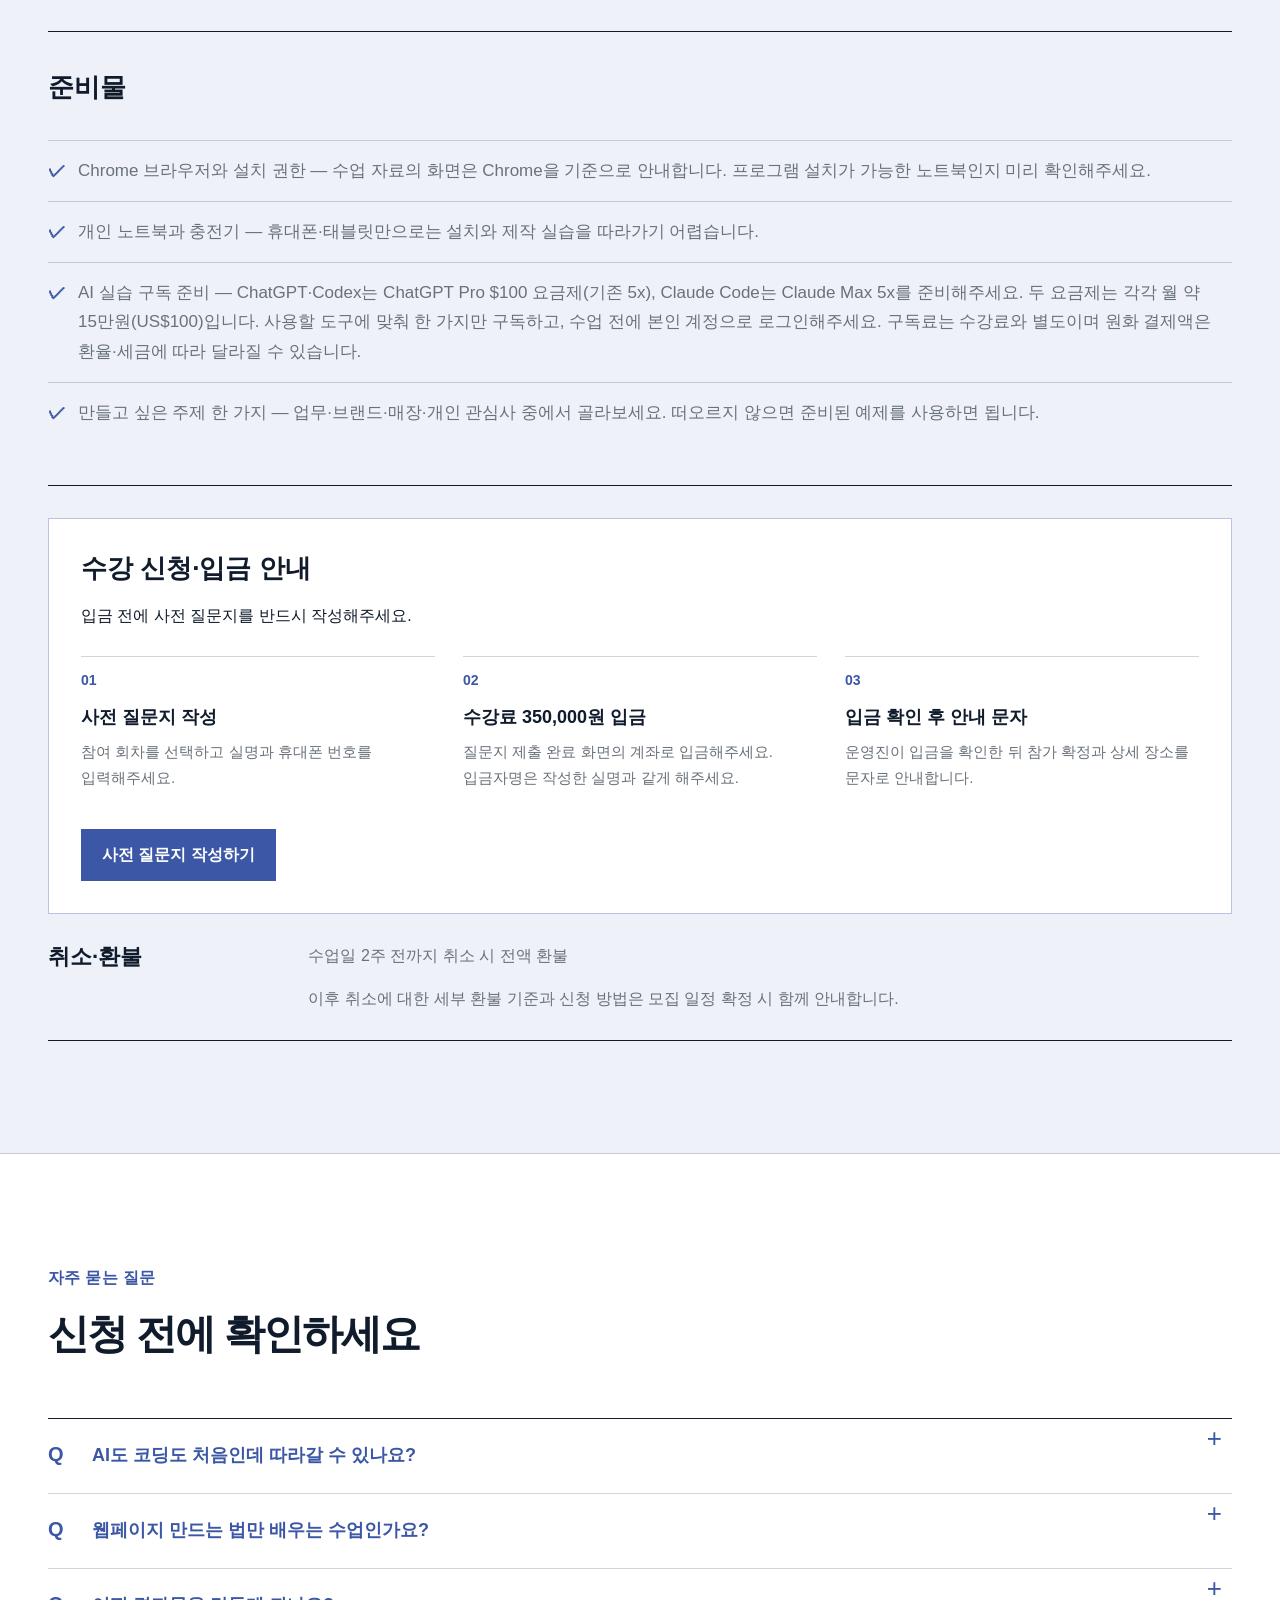
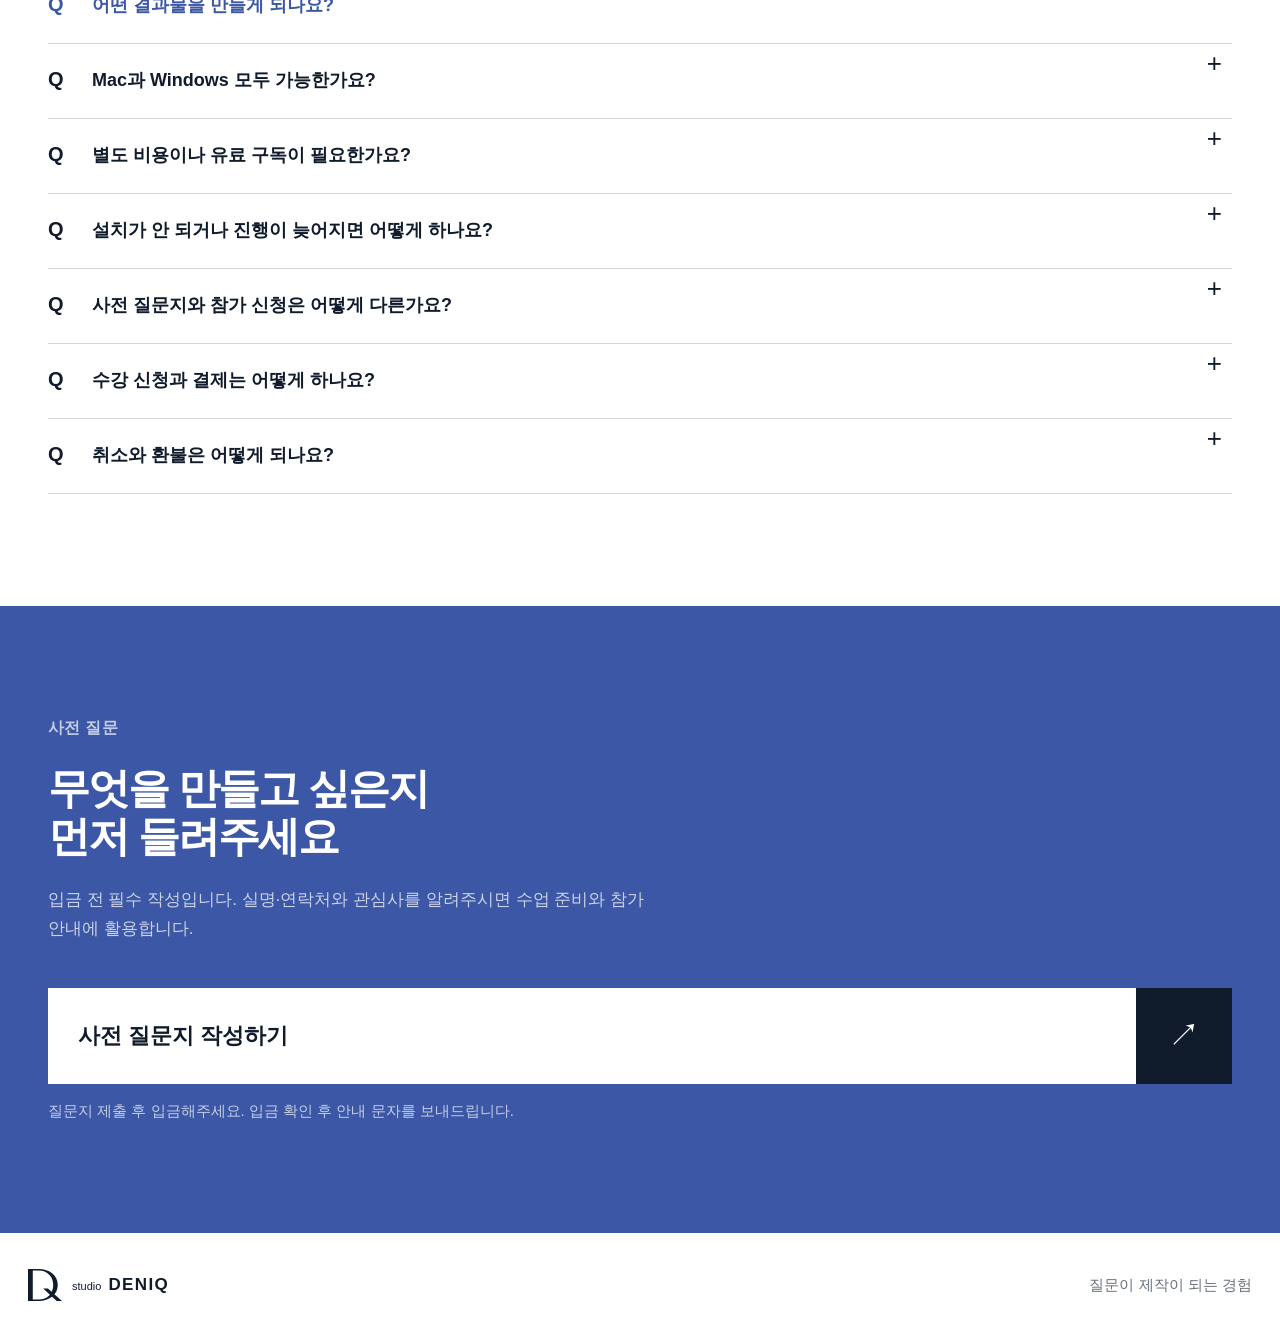
==== commit dd1e1134: "Restore hero first with registration instructions directly below" ====
--- a/index.html
+++ b/index.html
@@ -28,6 +28,33 @@
   <p class="config-alert" data-config-alert role="status" hidden>최신 수업 정보를 불러오지 못했습니다. 잠시 후 다시 확인해주세요.</p>
 
   <main id="main">
+    <section class="hero" id="top">
+      <div class="hero-copy">
+        <div class="hero-intro">
+        <p class="eyebrow" data-hero-eyebrow>DENIQ AI 원데이클래스</p>
+        <h1>질문이 제작이 되는 경험</h1>
+        <p class="hero-lead" data-hero-lead>AI가 처음이어도 내 웹페이지를 직접 만들고, 원하는 모습으로 수정해 다른 사람에게 공유합니다.</p>
+        </div>
+        <div class="hero-support">
+        <p class="hero-detail" data-hero-detail>한 번의 정답을 받는 수업이 아닙니다. 질문하고, 결과를 보고, 다시 고치는 과정을 내 손으로 경험합니다.</p>
+        <div class="hero-actions">
+          <a class="button button-primary" href="./survey.html" data-course-cta>사전 질문지 작성하기</a>
+          <a class="button button-quiet" href="#payment">준비물·신청 안내 보기</a>
+        </div>
+        <a class="hero-registration" href="#bank">신청 전 필수 확인 · 질문지 작성 후 입금까지 완료해주세요 <span aria-hidden="true">↓</span></a>
+        <dl class="hero-facts" aria-label="수업 운영 정보">
+          <div><dt>일시</dt><dd data-operation="schedule">10월 11일 · 10월 18일 · 15:00–19:00</dd></div>
+          <div><dt>장소</dt><dd data-operation="venue">압구정로데오역<br>도보 5분</dd></div>
+          <div><dt>수업료</dt><dd data-operation="price">350,000원</dd></div>
+          <div><dt>인원</dt><dd data-operation="capacity">회차당 8명 내외</dd></div>
+        </dl>
+        </div>
+      </div>
+      <figure class="hero-media">
+        <img src="./assets/photo-meeting-v1.jpg" alt="햇빛이 드는 공간에서 테이블에 둘러앉아 대화하는 사람들" width="1200" height="1600" fetchpriority="high" data-hero-image>
+      </figure>
+    </section>
+
     <section class="registration-panel section-shell" id="bank" aria-labelledby="registration-title">
       <p class="registration-label">신청 전 필수 확인 · 수강 신청 안내</p>
       <h2 id="registration-title">질문지 작성 후,<br>수강료 입금까지 완료해주세요</h2>
@@ -38,33 +65,6 @@
         <li><strong>입금 확인 후 안내 문자</strong><span>운영진이 입금을 확인한 뒤<br>참가 확정과 상세 장소를 문자로 안내합니다.</span></li>
       </ol>
       <div class="registration-bottom"><a class="button registration-cta" href="./survey.html" data-course-cta>사전 질문지 작성하기</a><p>계좌번호는 질문지 제출 완료 화면에서 안내합니다.</p></div>
-    </section>
-
-    <section class="hero" id="top">
-      <div class="hero-copy">
-        <div class="hero-intro">
-        <p class="eyebrow" data-hero-eyebrow>DENIQ AI 원데이클래스</p>
-        <h1>질문이 제작이 되는 경험</h1>
-        <p class="hero-lead" data-hero-lead>AI가 처음이어도 내 웹페이지를 직접 만들고, 원하는 모습으로 수정해 다른 사람에게 공유합니다.</p>
-        </div>
-        <div class="hero-support">
-        <p class="hero-detail" data-hero-detail>한 번의 정답을 받는 수업이 아닙니다. 질문하고, 결과를 보고, 다시 고치는 과정을 내 손으로 경험합니다.</p>
-        <div class="hero-actions">
-          <a class="button button-primary" href="./survey.html" data-course-cta>사전 질문지 작성하기</a>
-          <a class="button button-quiet" href="#payment">준비물·신청 안내 보기</a>
-        </div>
-        <a class="hero-registration" href="#bank">신청 전 필수 확인 · 질문지 작성 후 입금까지 완료해주세요 <span aria-hidden="true">↑</span></a>
-        <dl class="hero-facts" aria-label="수업 운영 정보">
-          <div><dt>일시</dt><dd data-operation="schedule">10월 11일 · 10월 18일 · 15:00–19:00</dd></div>
-          <div><dt>장소</dt><dd data-operation="venue">압구정로데오역<br>도보 5분</dd></div>
-          <div><dt>수업료</dt><dd data-operation="price">350,000원</dd></div>
-          <div><dt>인원</dt><dd data-operation="capacity">회차당 8명 내외</dd></div>
-        </dl>
-        </div>
-      </div>
-      <figure class="hero-media">
-        <img src="./assets/photo-meeting-v1.jpg" alt="햇빛이 드는 공간에서 테이블에 둘러앉아 대화하는 사람들" width="1200" height="1600" fetchpriority="high" data-hero-image>
-      </figure>
     </section>
 
     <section class="promise section-shell" id="promise" aria-labelledby="promise-title">
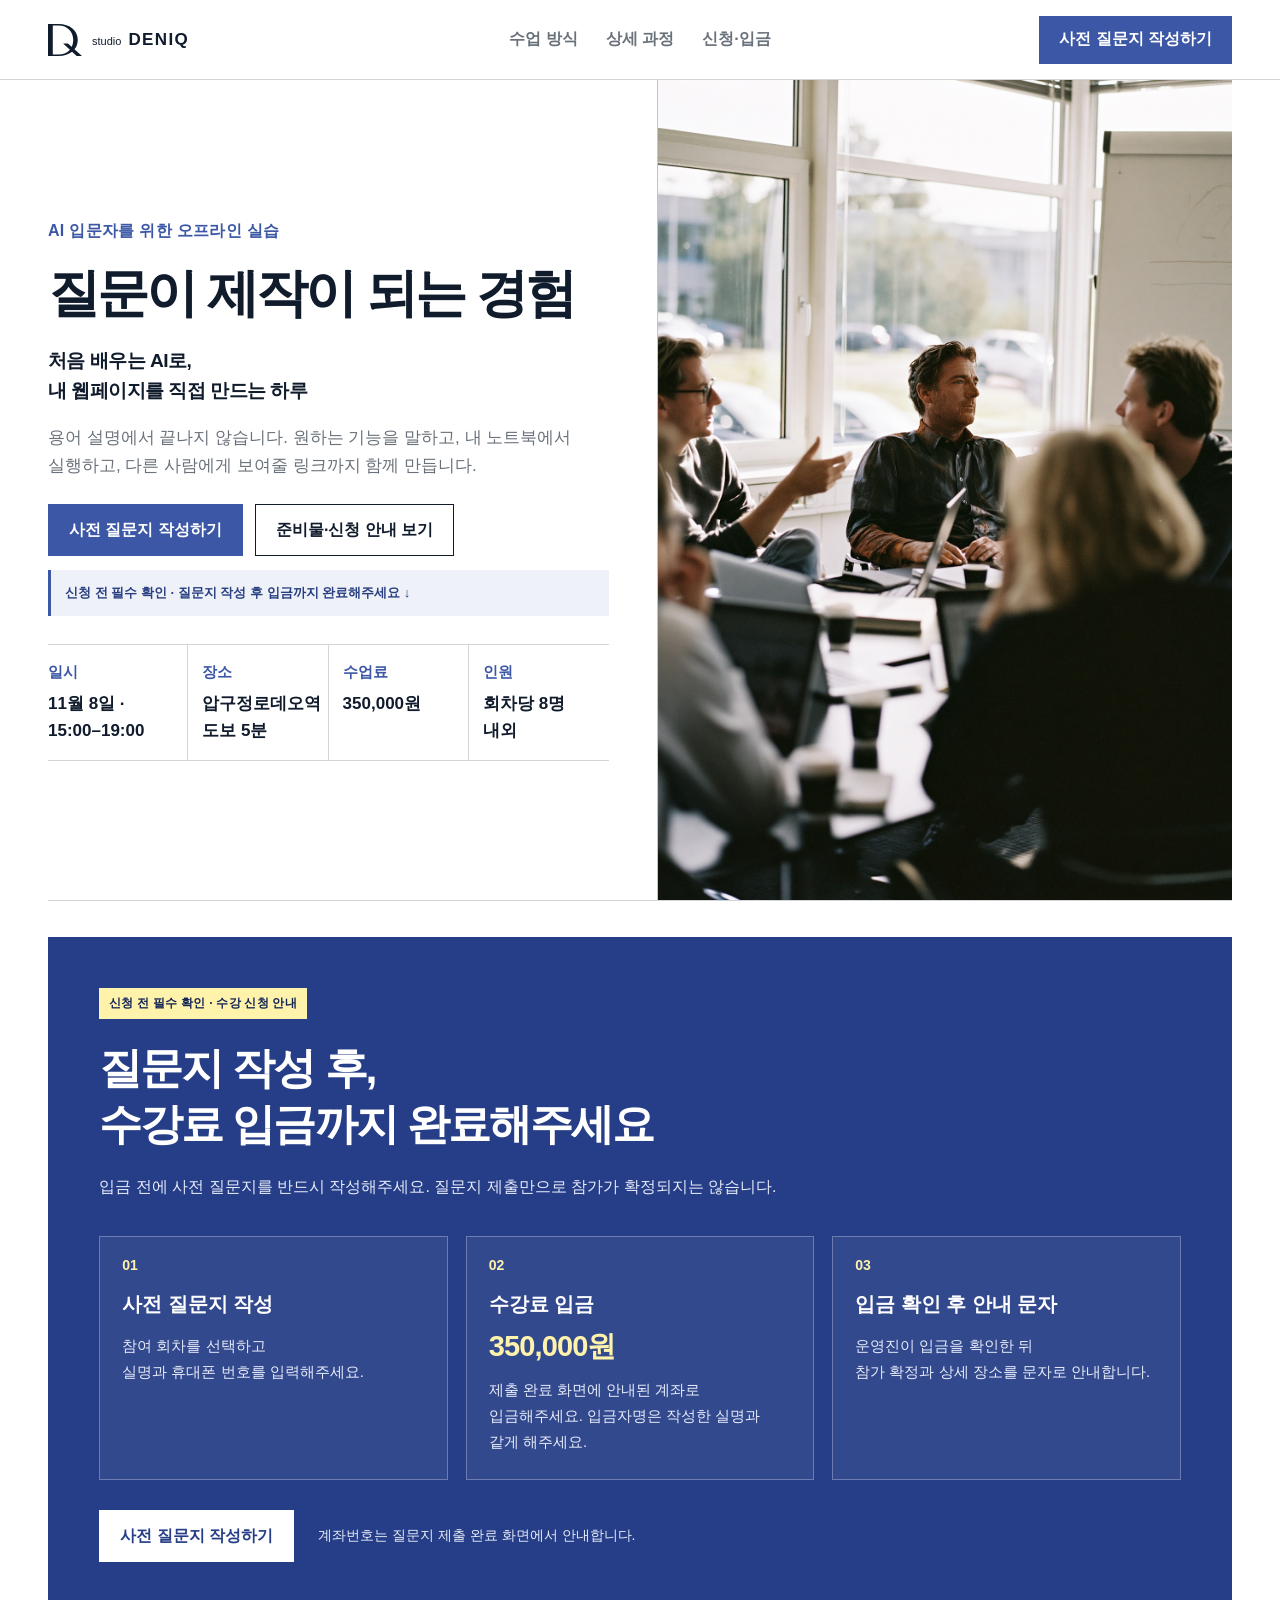
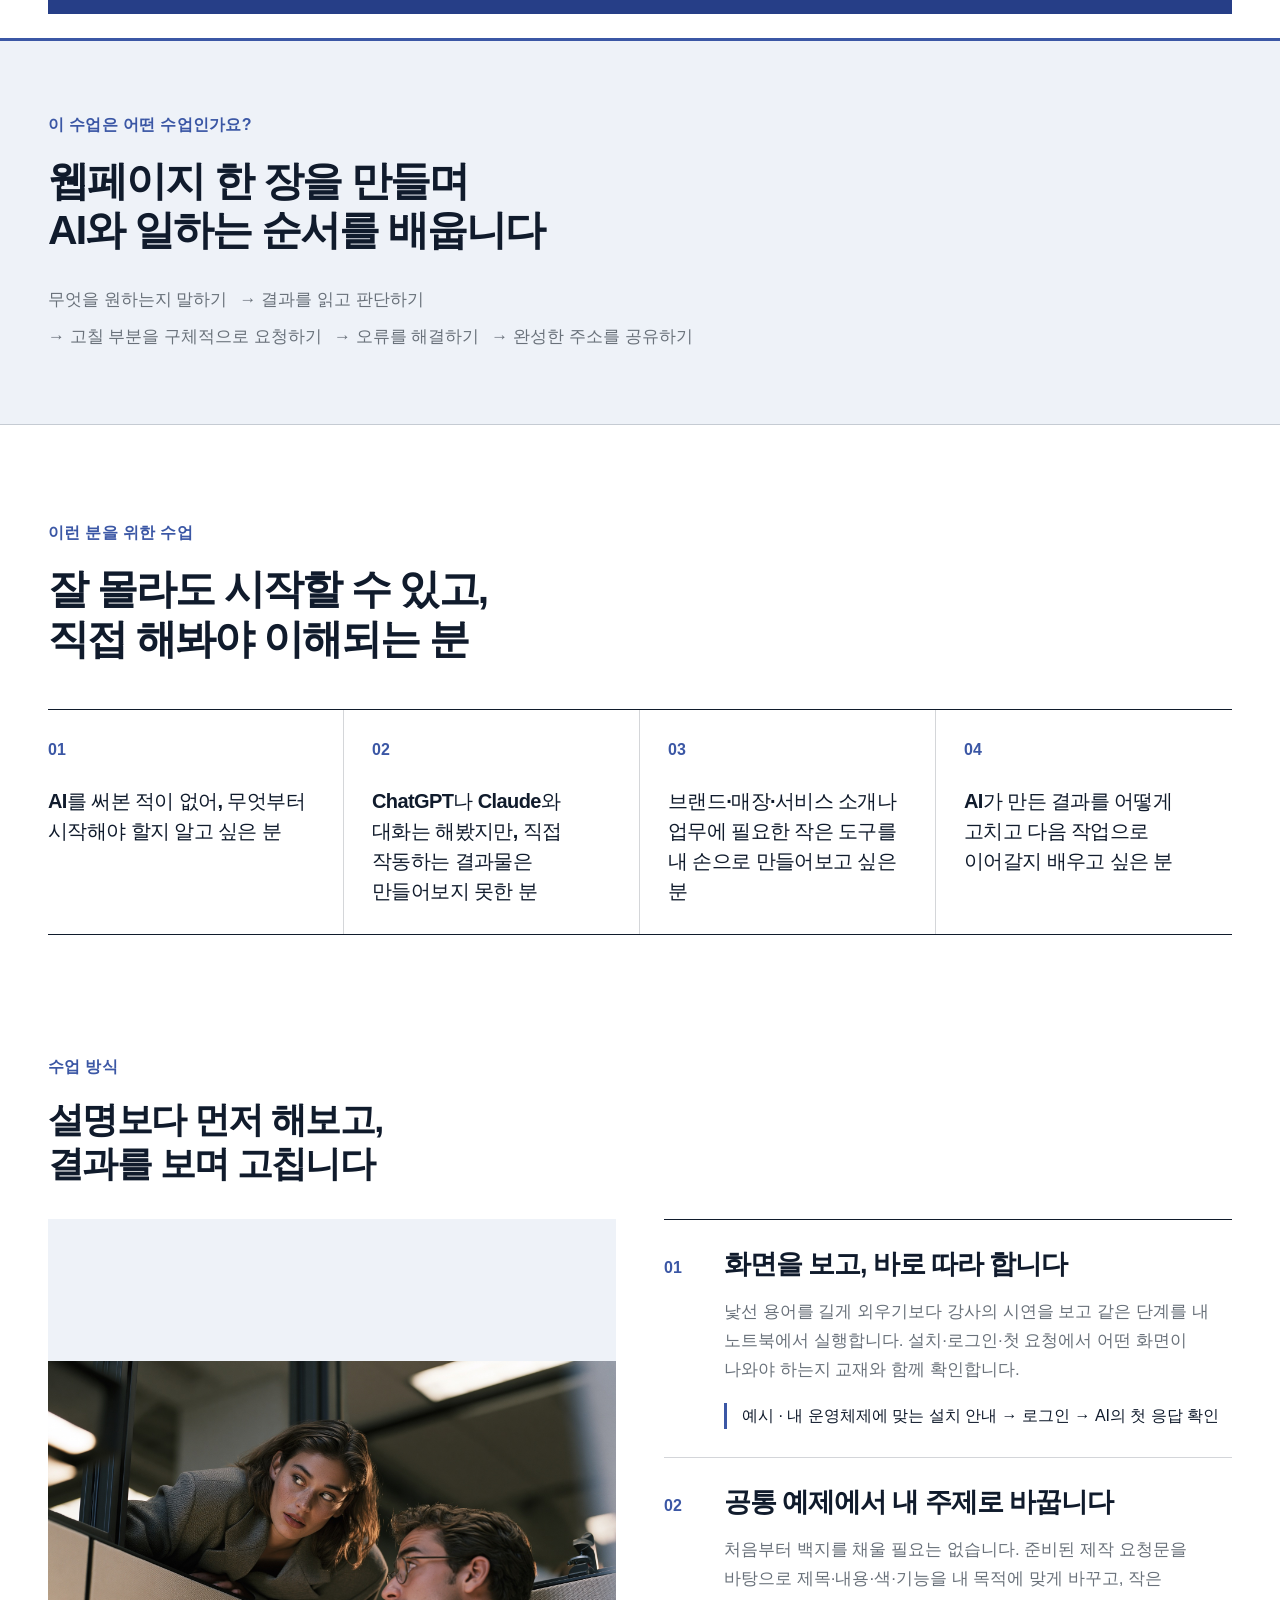
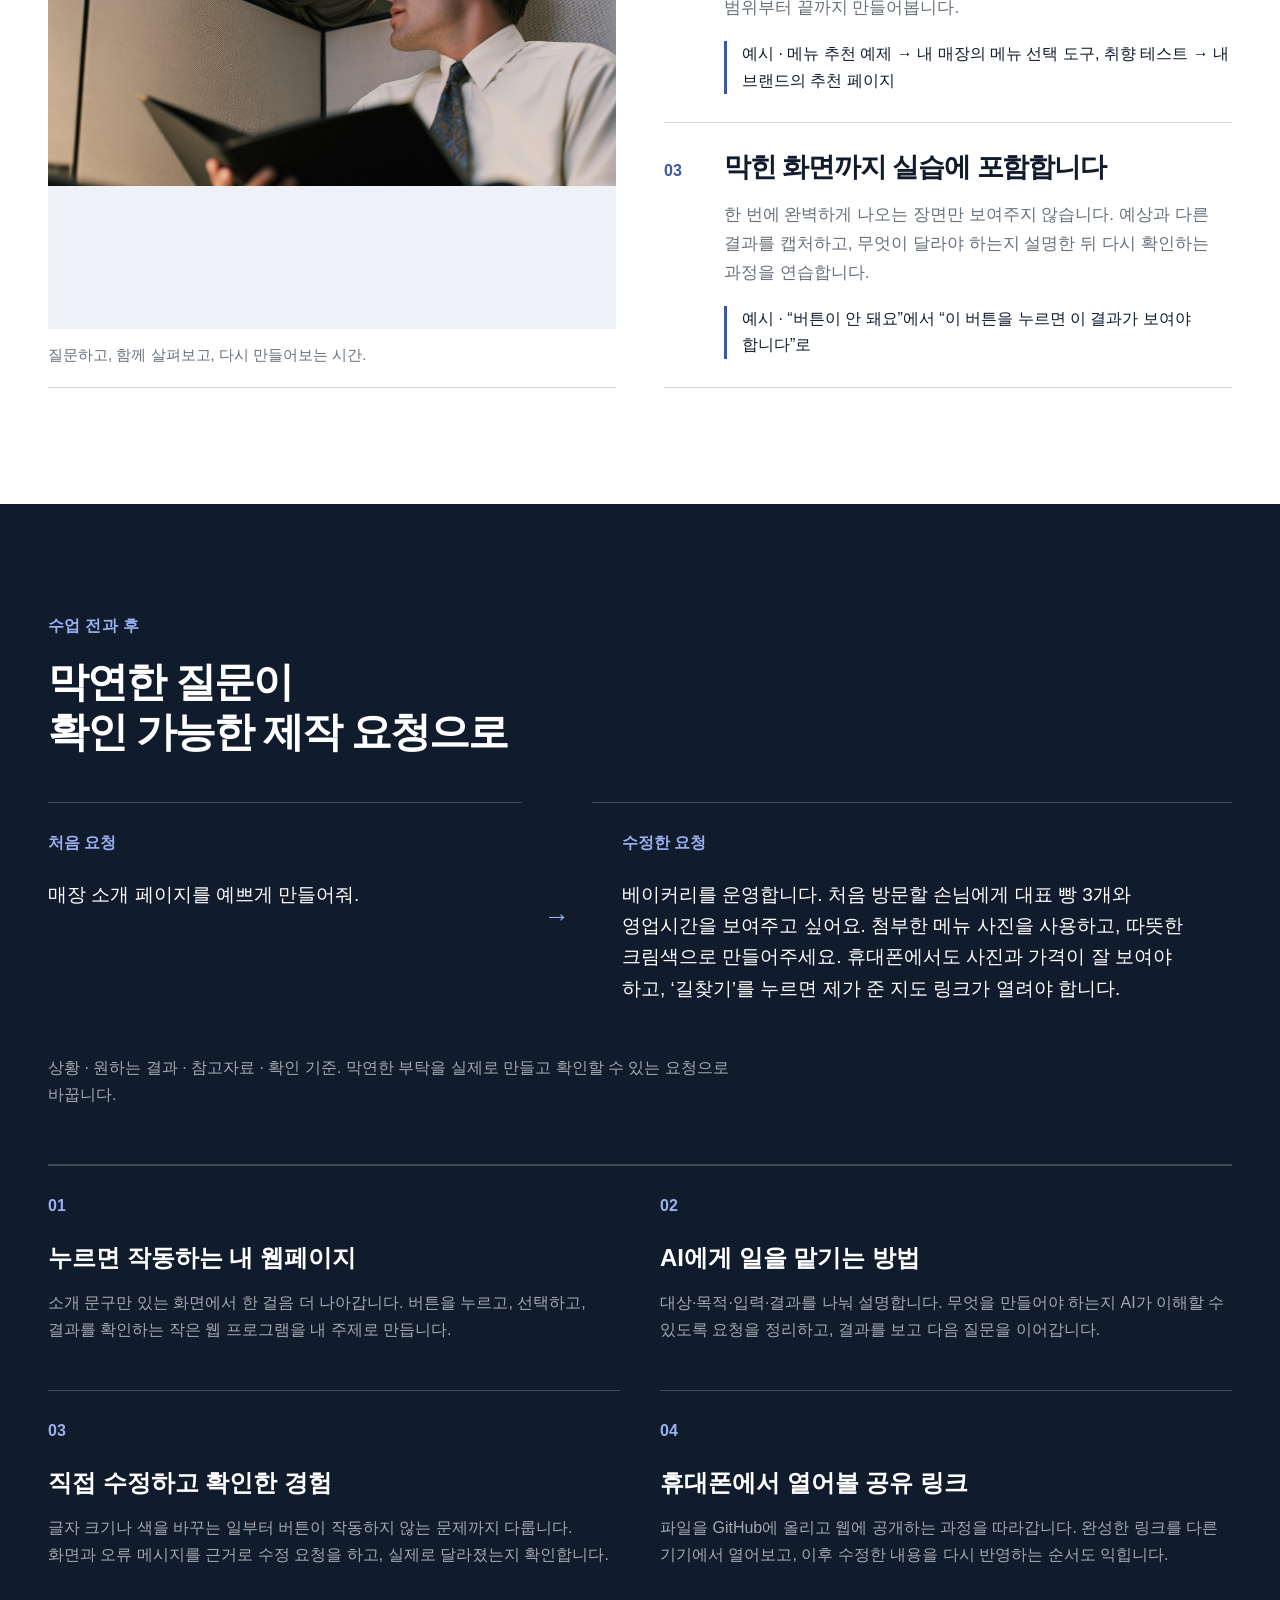
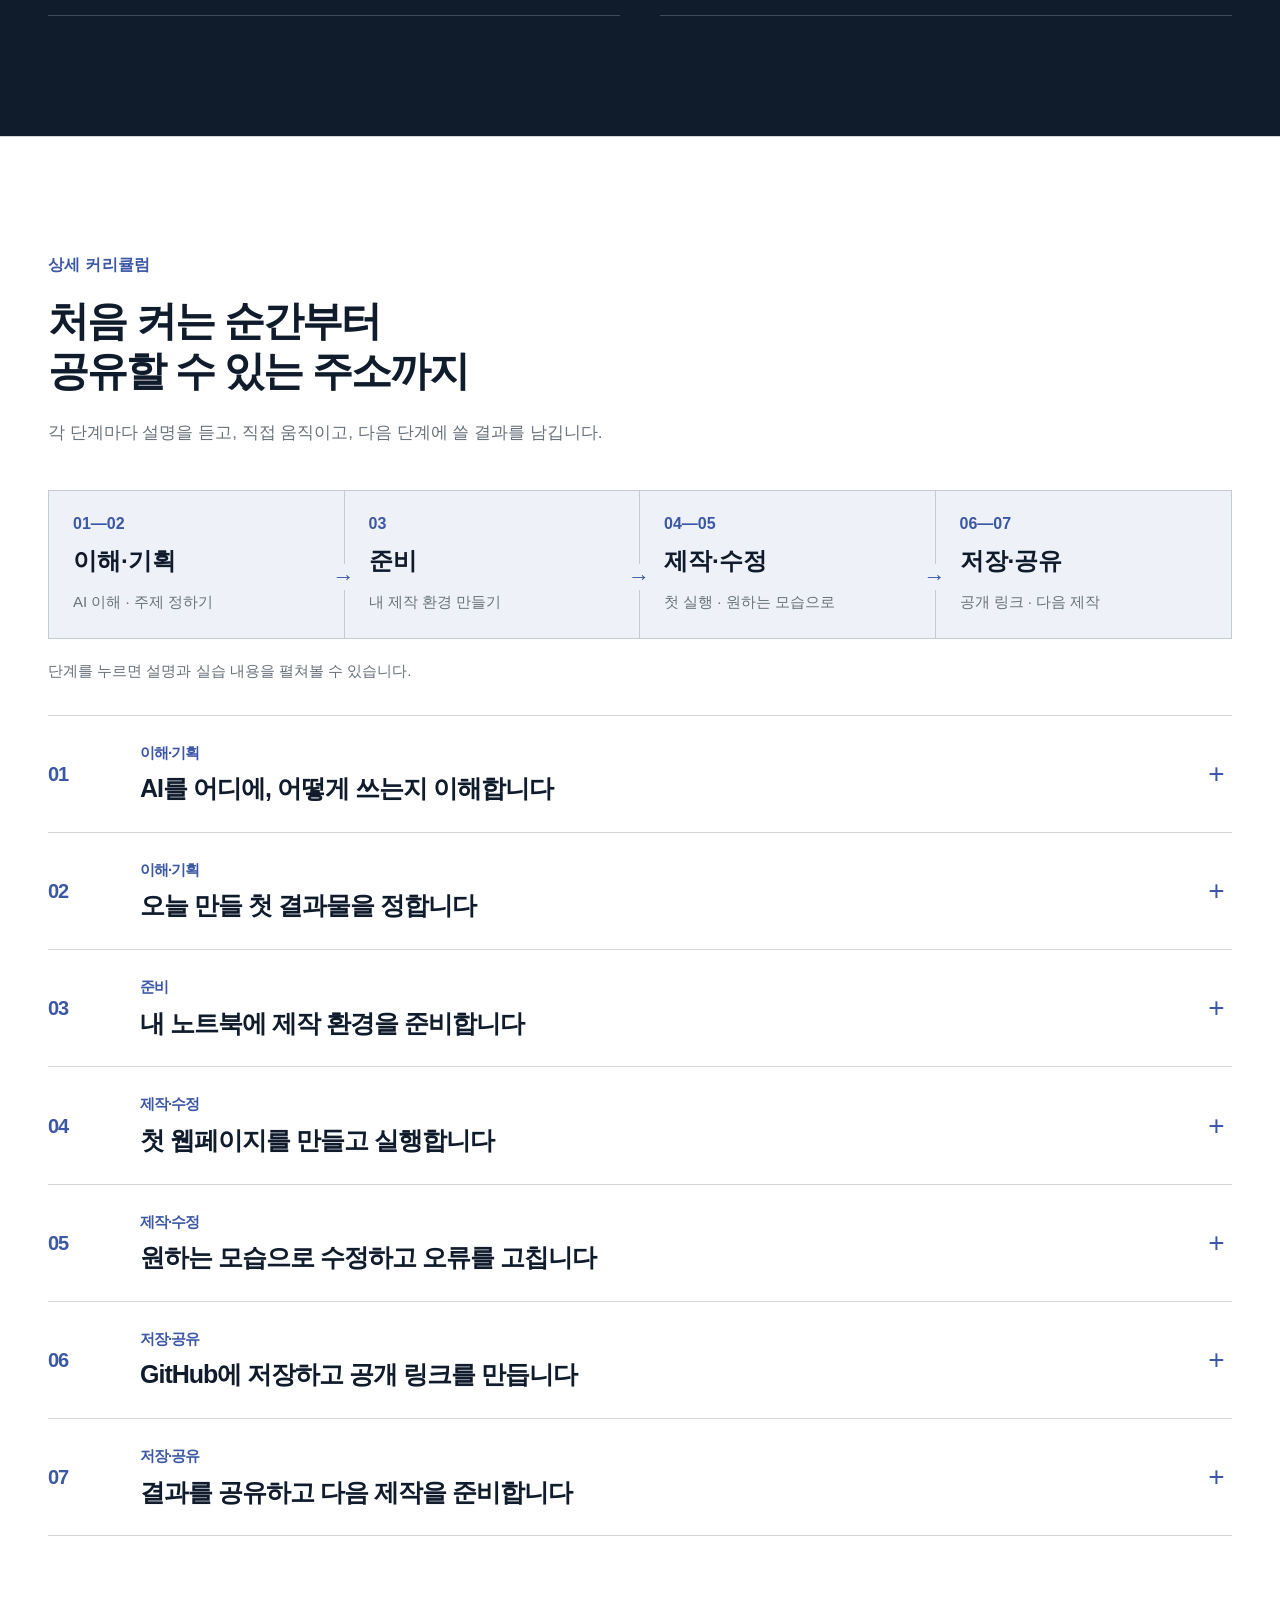
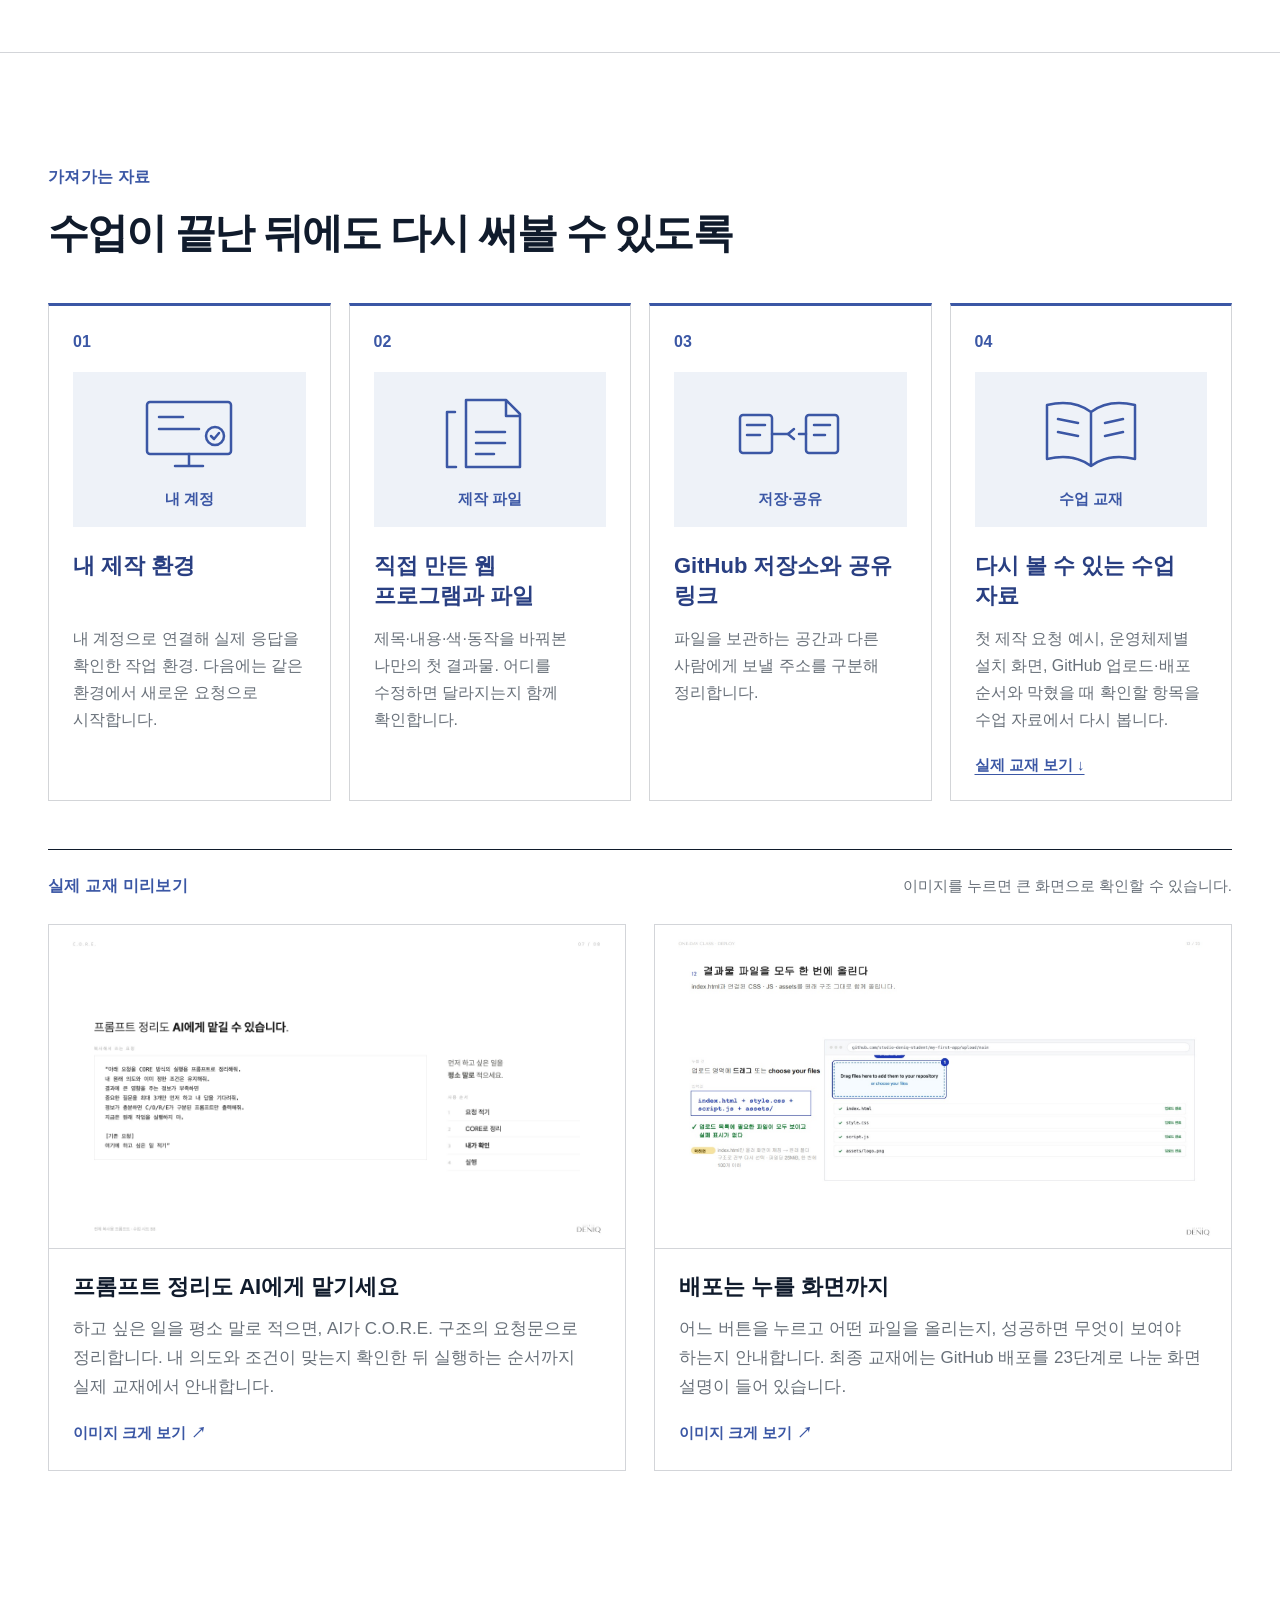
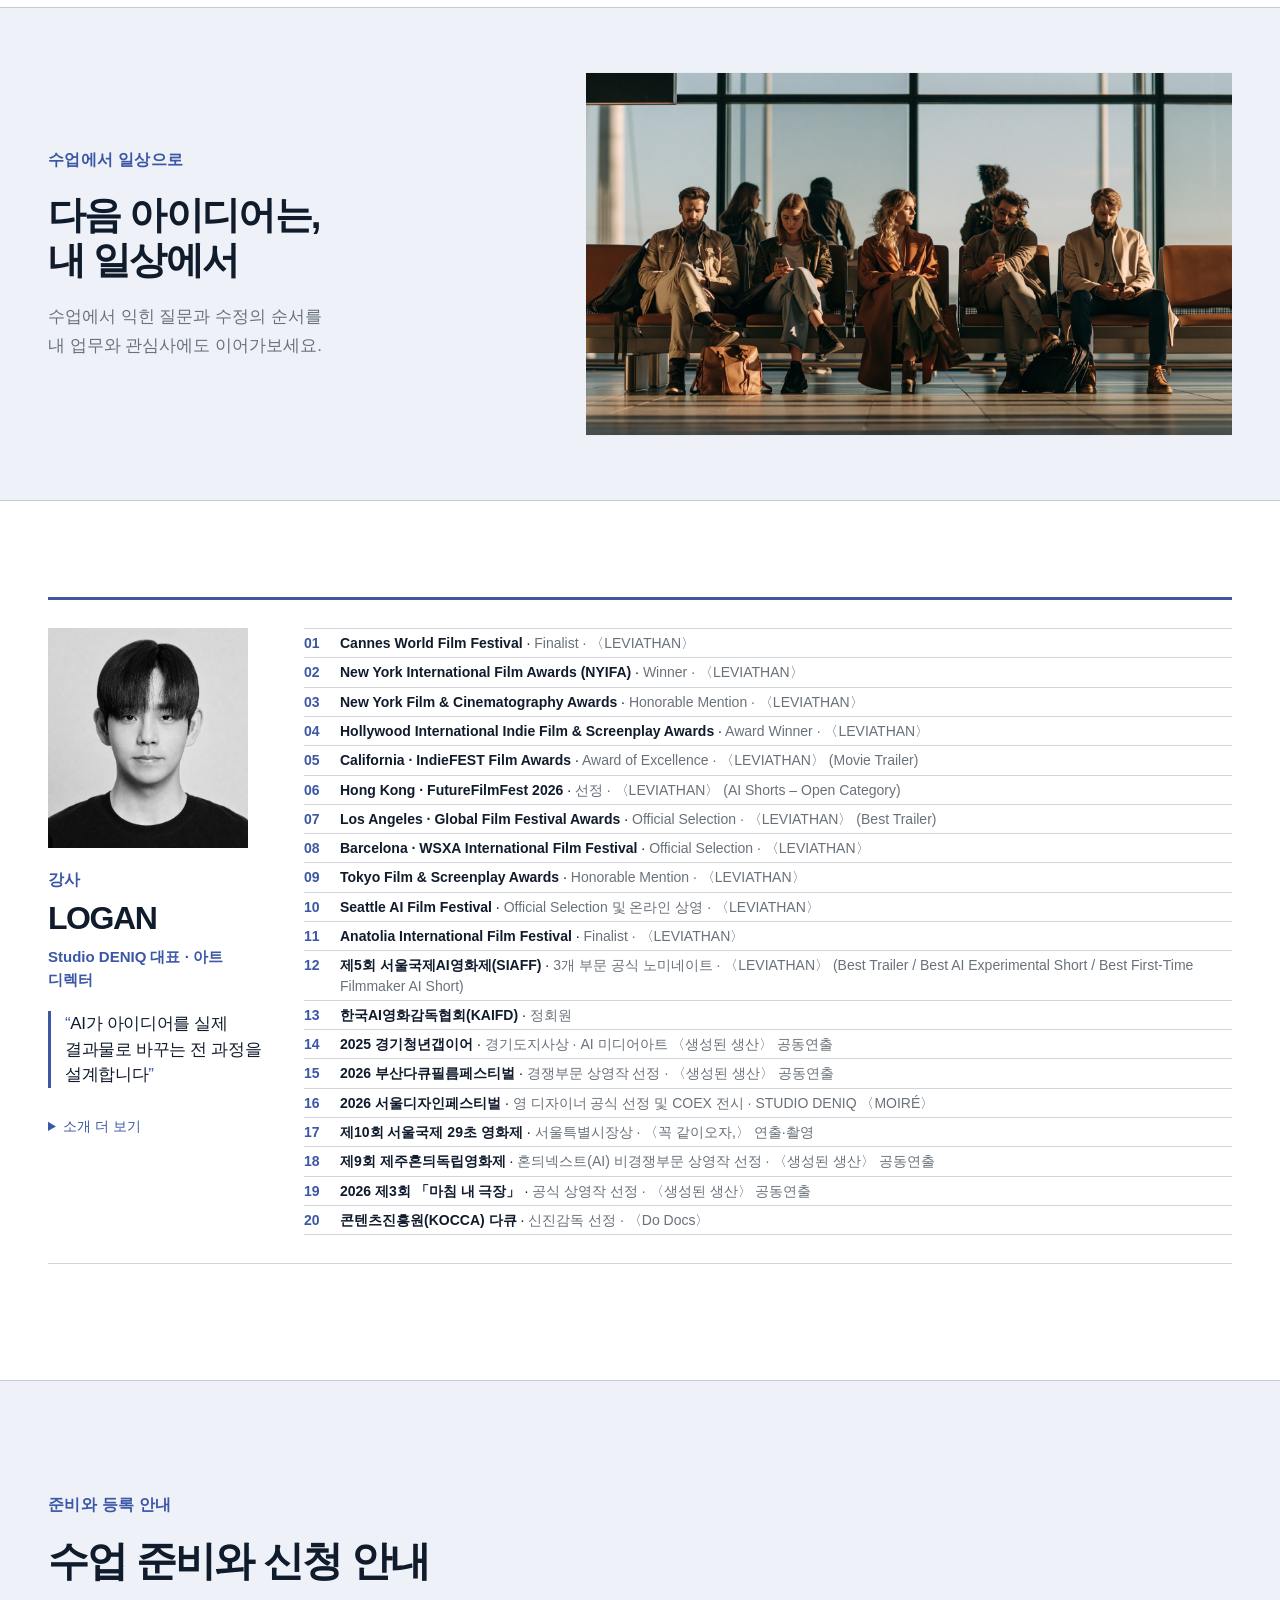
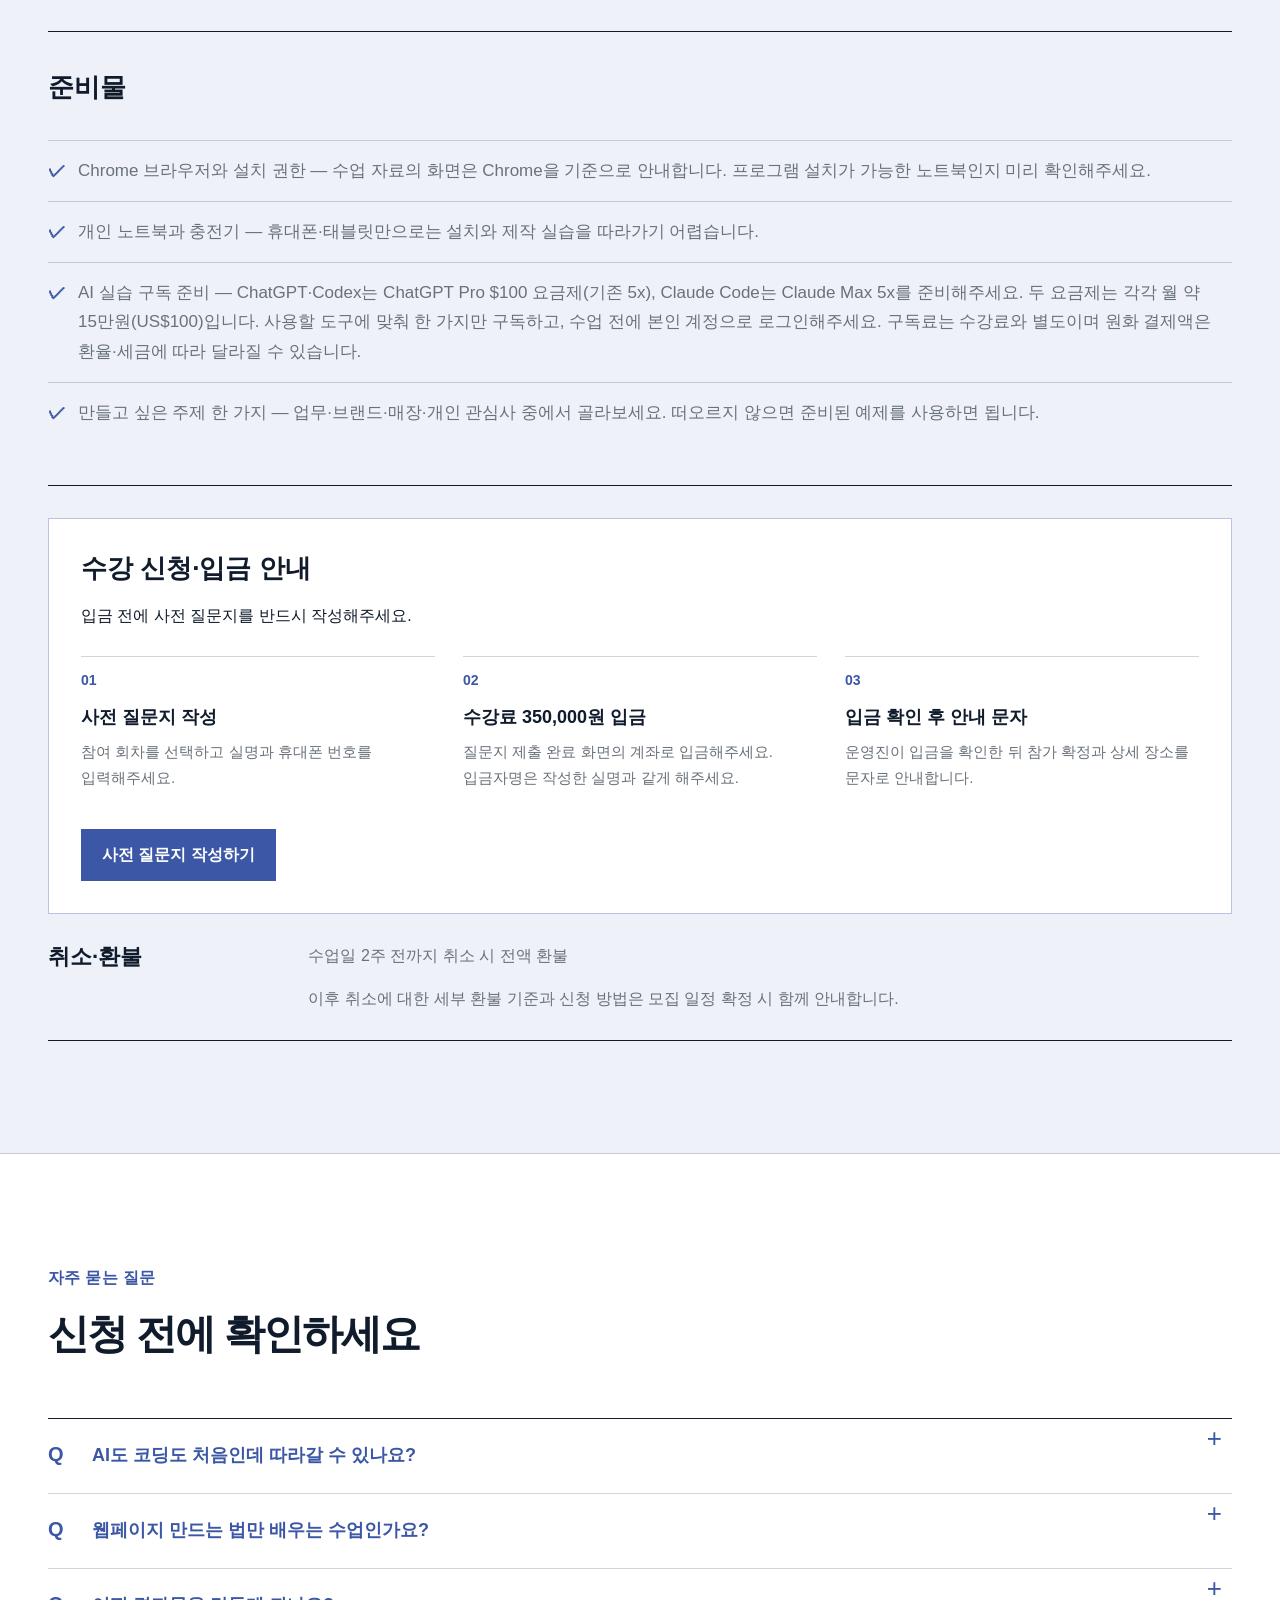
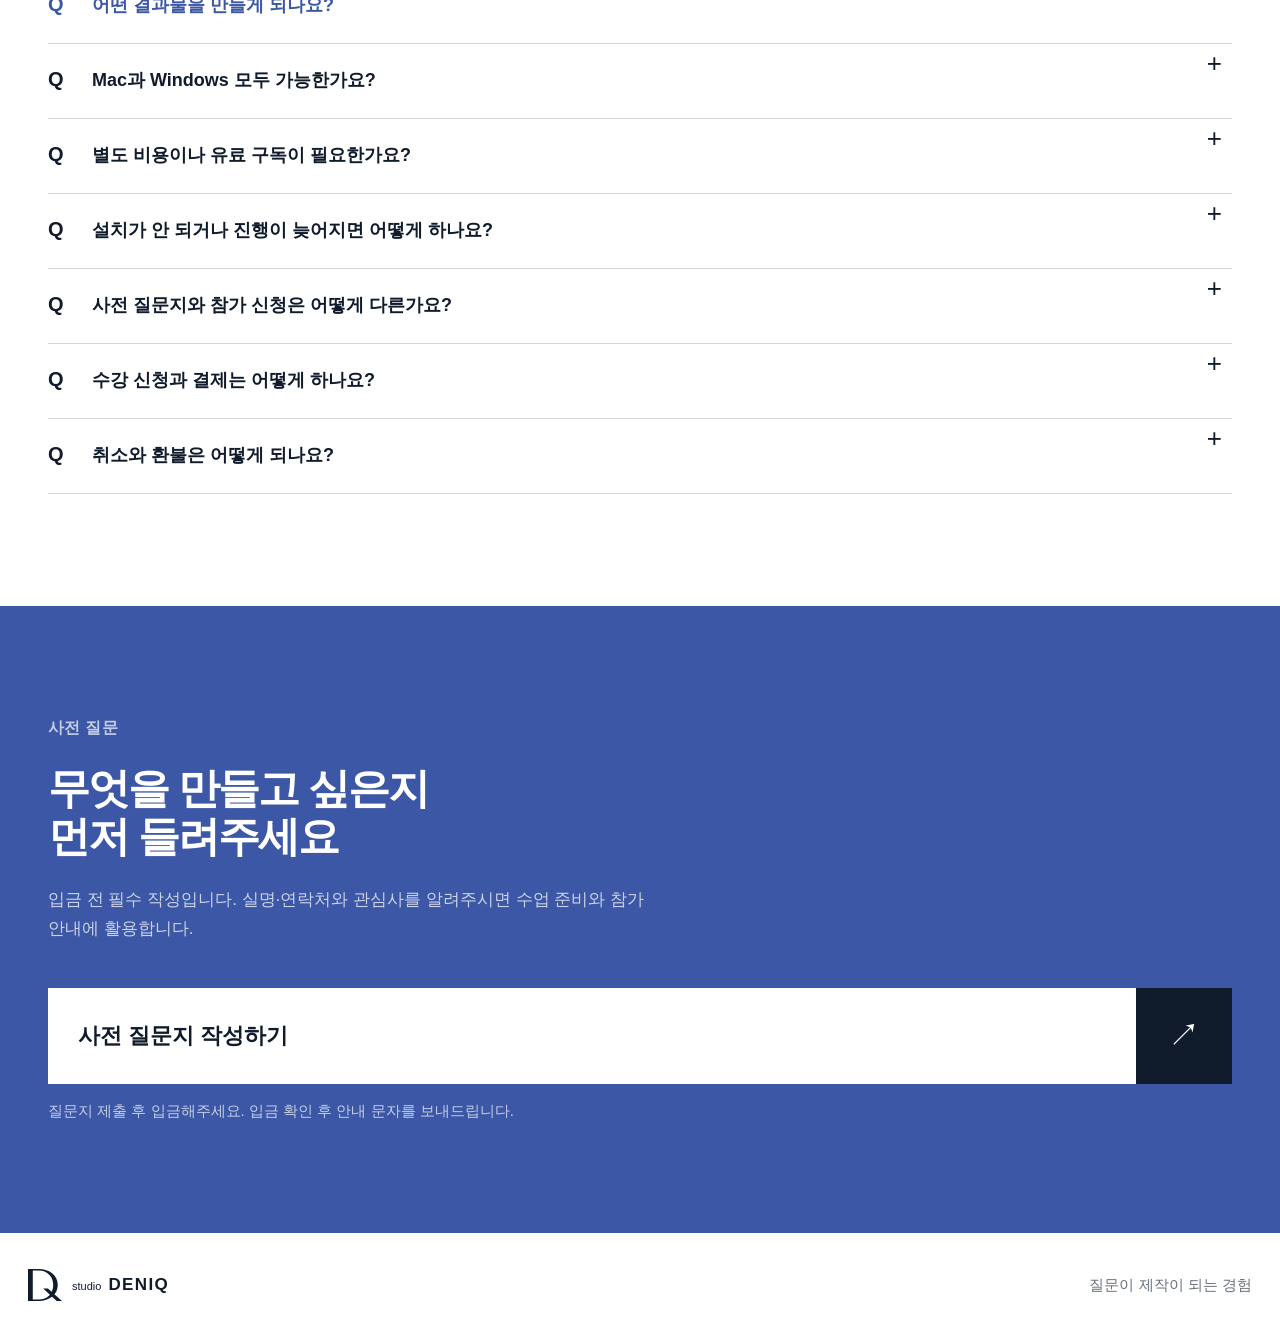
==== commit dc99d0f9: "Update November 8 one-day class recruitment and survey" ====
--- a/index.html
+++ b/index.html
@@ -43,7 +43,7 @@
         </div>
         <a class="hero-registration" href="#bank">신청 전 필수 확인 · 질문지 작성 후 입금까지 완료해주세요 <span aria-hidden="true">↓</span></a>
         <dl class="hero-facts" aria-label="수업 운영 정보">
-          <div><dt>일시</dt><dd data-operation="schedule">10월 11일 · 10월 18일 · 15:00–19:00</dd></div>
+          <div><dt>일시</dt><dd data-operation="schedule">11월 8일 · 15:00–19:00</dd></div>
           <div><dt>장소</dt><dd data-operation="venue">압구정로데오역<br>도보 5분</dd></div>
           <div><dt>수업료</dt><dd data-operation="price">350,000원</dd></div>
           <div><dt>인원</dt><dd data-operation="capacity">회차당 8명 내외</dd></div>
